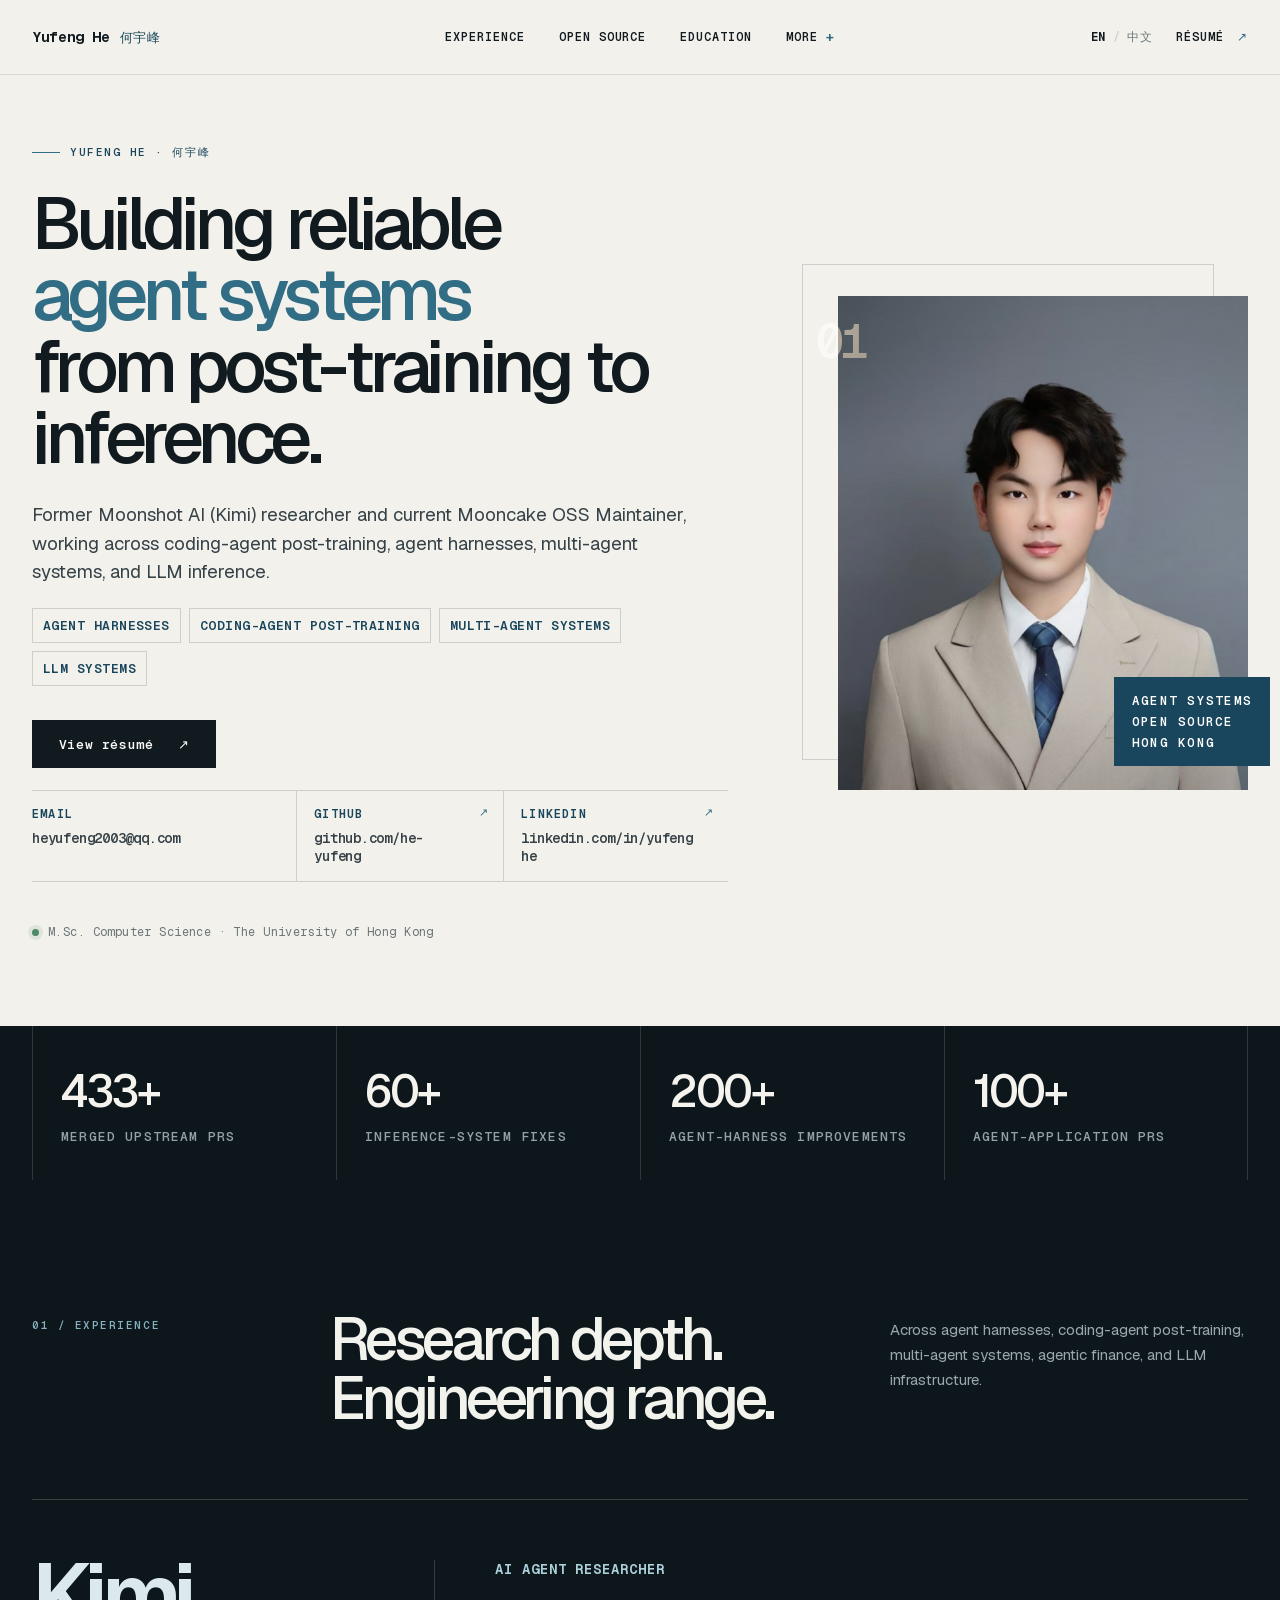
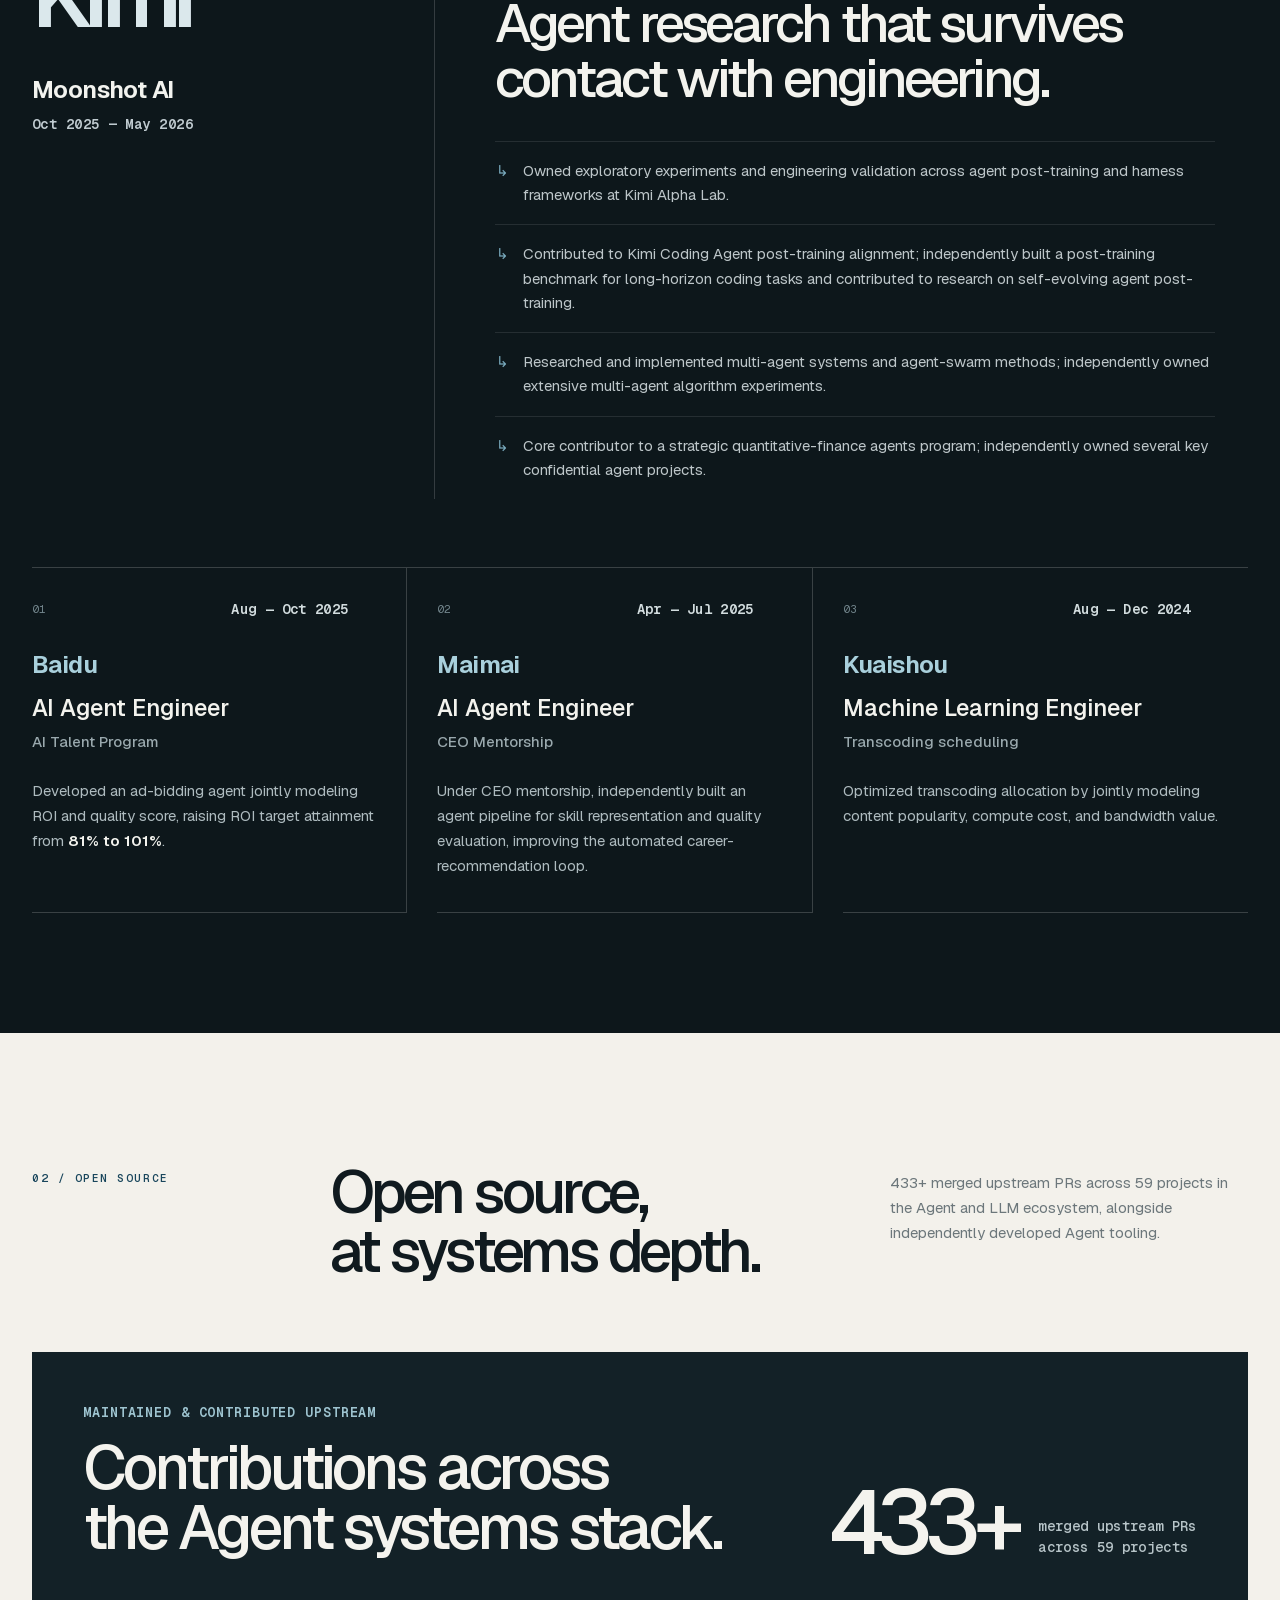
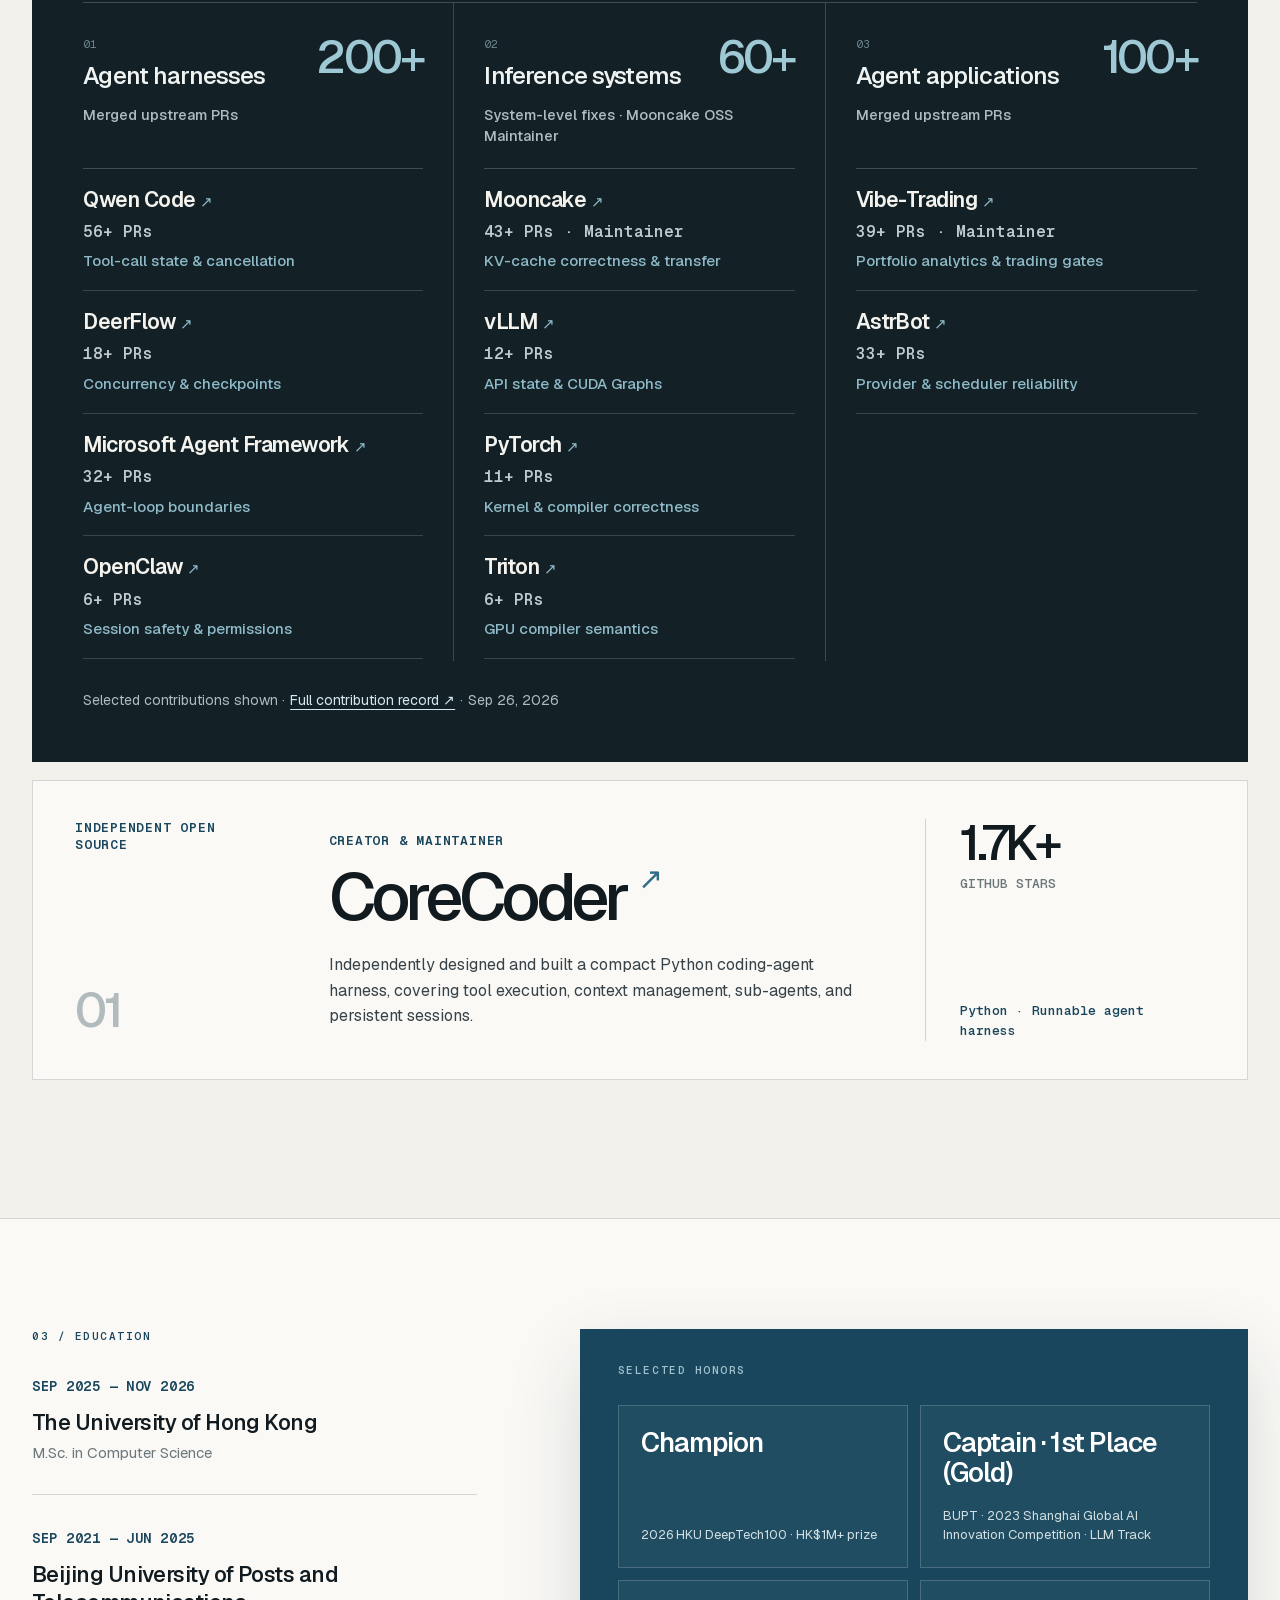
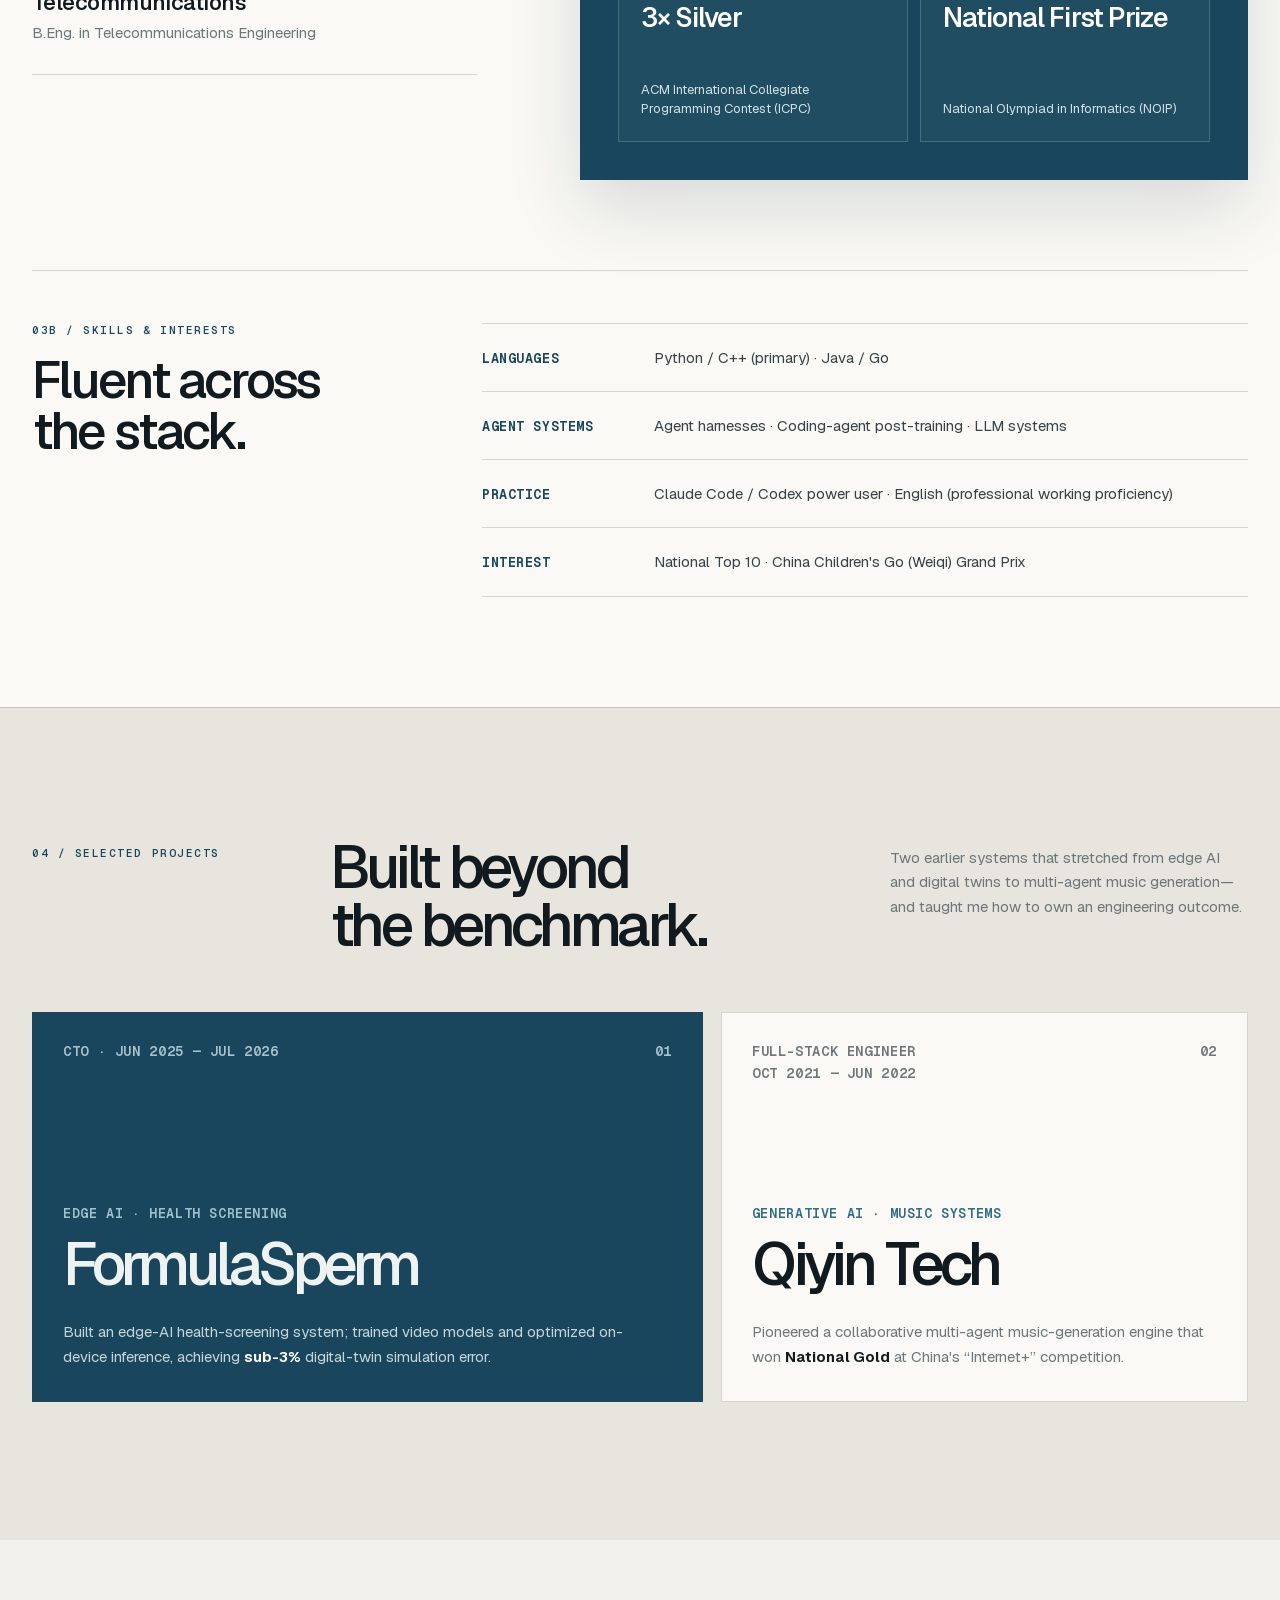
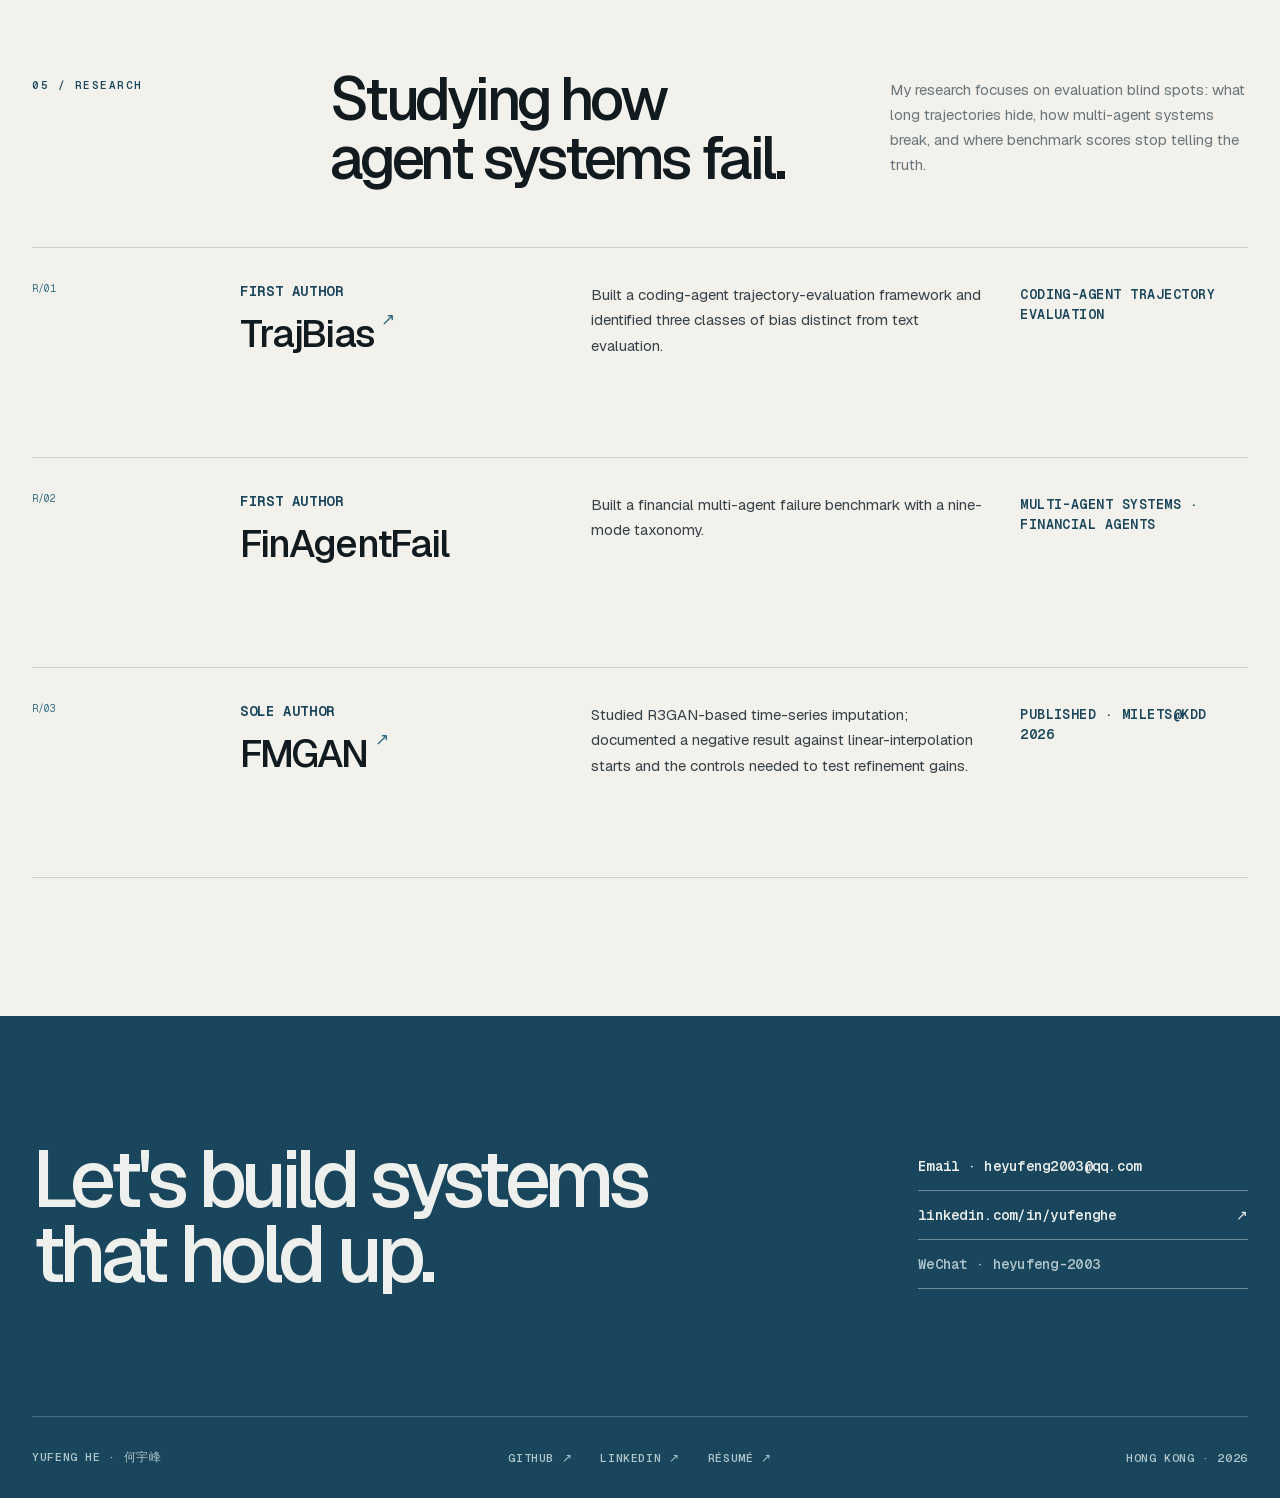
==== index.html @ 755fd77e "Sync GitHub contributions and refresh bilingual resume" ====
<!doctype html>
<html lang="en">
<head>
  <meta charset="utf-8">
  <meta name="viewport" content="width=device-width, initial-scale=1">
  <title>Yufeng He — Agent Systems from Post-Training to Inference</title>
  <meta name="description" content="Former Moonshot AI (Kimi) researcher with 433+ merged upstream PRs across agent harnesses, coding-agent post-training, multi-agent systems, and LLM inference.">
  <meta name="keywords" content="Yufeng He,何宇峰,AI Agent Systems,Coding Agent,LLM Infrastructure,Mooncake,vLLM,CoreCoder">
  <meta name="author" content="Yufeng He">
  <meta name="robots" content="index, follow">
  <link rel="canonical" href="https://heyufeng.me/">
  <link rel="alternate" hreflang="en" href="https://heyufeng.me/">
  <link rel="alternate" hreflang="zh-CN" href="https://heyufeng.me/zh/">
  <link rel="alternate" hreflang="x-default" href="https://heyufeng.me/">
  <meta property="og:type" content="profile">
  <meta property="og:site_name" content="Yufeng He">
  <meta property="og:title" content="Yufeng He — Agent Systems from Post-Training to Inference">
  <meta property="og:description" content="Former Moonshot AI (Kimi) researcher · 433+ merged upstream PRs across agent systems and LLM inference infrastructure.">
  <meta property="og:url" content="https://heyufeng.me/">
  <meta property="og:locale" content="en_US">
  <meta property="og:locale:alternate" content="zh_CN">
  <meta property="og:image" content="https://heyufeng.me/og-agent-systems.png">
  <meta property="og:image:type" content="image/png">
  <meta property="og:image:width" content="1200">
  <meta property="og:image:height" content="630">
  <meta property="og:image:alt" content="Yufeng He — Agent Systems from Post-Training to Inference">
  <meta name="twitter:card" content="summary_large_image">
  <meta name="twitter:title" content="Yufeng He — Agent Systems from Post-Training to Inference">
  <meta name="twitter:description" content="Former Moonshot AI (Kimi) researcher · 433+ merged upstream PRs across agent systems and LLM inference infrastructure.">
  <meta name="twitter:image" content="https://heyufeng.me/og-agent-systems.png">
  <meta name="twitter:image:alt" content="Yufeng He — Agent Systems from Post-Training to Inference">
  <link rel="icon" href="./favicon.jpg">
  <link rel="apple-touch-icon" href="./favicon.jpg">
  <link rel="stylesheet" href="./site.css?v=20260926-profile-v8">
</head>
<body><main><script type="application/ld+json">{"@context":"https://schema.org","@type":"Person","name":"Yufeng He","alternateName":"何宇峰","url":"https://heyufeng.me","email":"heyufeng2003@qq.com","image":"https://heyufeng.me/yufeng-he.jpg","alumniOf":[{"@type":"CollegeOrUniversity","name":"Beijing University of Posts and Telecommunications"},{"@type":"CollegeOrUniversity","name":"The University of Hong Kong"}],"sameAs":["https://github.com/he-yufeng","https://www.linkedin.com/in/yufenghe/"],"knowsAbout":["AI Agent Systems","Coding Agent Post-training","LLM Inference","Multi-Agent Systems","Agent Harnesses","Agentic Finance"]}</script><header class="site-header"><nav class="shell nav" aria-label="Primary navigation"><a class="wordmark" href="#top" aria-label="Yufeng He, home"><span class="wordmark-en">Yufeng He</span><span class="wordmark-zh">何宇峰</span></a><div class="nav-links"><a href="#experience">Experience</a><a href="#open-source">Open source</a><a href="#education">Education</a><details class="nav-profile"><summary>More <span aria-hidden="true">+</span></summary><div class="nav-dropdown"><a href="#experience"><span>01</span>Experience</a><a href="#open-source"><span>02</span>Open source</a><a href="#education"><span>03</span>Education &amp; honors</a><a href="#projects"><span>04</span>Selected projects</a><a href="#research"><span>05</span>Research</a><a href="#skills"><span>03B</span>Skills &amp; interests</a><a href="#contact"><span>—</span>Contact</a></div></details></div><div class="nav-utilities"><div class="language-switcher" aria-label="Language"><a href="#top" aria-current="page">EN</a><span aria-hidden="true">/</span><a href="zh/">中文</a></div><a class="nav-resume" href="./Yufeng-He-Resume.pdf" target="_blank" rel="noreferrer">Résumé <span aria-hidden="true">↗</span></a></div></nav></header><section class="hero shell" id="top"><div class="hero-copy"><p class="eyebrow"><span></span> Yufeng He · 何宇峰</p><h1>Building reliable<span>agent systems</span>from post-training to inference.</h1><p class="hero-lede">Former Moonshot AI (Kimi) researcher and current Mooncake OSS Maintainer, working across coding-agent post-training, agent harnesses, multi-agent systems, and LLM inference.</p><div class="hero-focus" aria-label="Focus areas"><span>Agent harnesses</span><span>Coding-agent post-training</span><span>Multi-agent systems</span><span>LLM systems</span></div><div class="hero-actions"><a class="button button-primary button-resume" href="./Yufeng-He-Resume.pdf" target="_blank" rel="noreferrer">View résumé <span>↗</span></a></div><div class="hero-contacts" aria-label="Contact information"><div class="hero-contact hero-contact-email"><span>Email</span><strong>heyufeng2003@qq.com</strong></div><a class="hero-contact" href="https://github.com/he-yufeng" target="_blank" rel="noreferrer"><span>GitHub</span><strong>github.com/he-yufeng</strong><i aria-hidden="true">↗</i></a><a class="hero-contact" href="https://www.linkedin.com/in/yufenghe/" target="_blank" rel="noreferrer"><span>LinkedIn</span><strong>linkedin.com/in/yufenghe</strong><i aria-hidden="true">↗</i></a></div><div class="hero-note"><span class="status-dot"></span>M.Sc. Computer Science · The University of Hong Kong</div></div><div class="portrait-stage" aria-label="Portrait of Yufeng He"><div class="portrait-frame"><img src="./yufeng-he.jpg" alt="Yufeng He" fetchPriority="high"/></div><div class="portrait-index" aria-hidden="true">01</div><div class="portrait-caption"><span>Agent systems</span><span>Open source</span><span>Hong Kong</span></div></div></section><section class="signal-strip" aria-label="Selected impact metrics"><div class="shell signal-grid"><div class="signal"><strong>433+</strong><span>merged upstream PRs</span></div><div class="signal"><strong>60+</strong><span>inference-system fixes</span></div><div class="signal"><strong>200+</strong><span>agent-harness improvements</span></div><div class="signal"><strong>100+</strong><span>agent-application PRs</span></div></div></section><section class="section shell opensource-section"><div class="section-heading" id="open-source"><p class="section-index">02 / Open source</p><h2>Open source,<br/>at systems depth.</h2><p>433+ merged upstream PRs across 59 projects in the Agent and LLM ecosystem, alongside independently developed Agent tooling.</p></div><div class="opensource-stack"><article class="opensource-record"><header class="opensource-record-head"><div><p class="opensource-kicker">Maintained &amp; contributed upstream</p><h3>Contributions across<br/>the Agent systems stack.</h3></div><div class="opensource-total"><strong>433+</strong><span>merged upstream PRs<br/>across 59 projects</span></div></header><div class="contribution-tracks"><section class="contribution-track" aria-labelledby="agent-infra-title"><div class="track-heading"><div><span>01</span><h4 id="agent-infra-title">Agent harnesses</h4></div><strong>200+</strong></div><p class="track-context">Merged upstream PRs</p><div class="track-list" aria-label="Agent harness contributions"><div class="track-row"><a href="https://github.com/QwenLM/qwen-code/pulls?q=is%3Apr+author%3Ahe-yufeng" target="_blank" rel="noreferrer">Qwen Code<!-- --> <span>↗</span></a><span>56+ PRs</span><strong>Tool-call state &amp; cancellation</strong></div><div class="track-row"><a href="https://github.com/bytedance/deer-flow/pulls?q=is%3Apr+author%3Ahe-yufeng" target="_blank" rel="noreferrer">DeerFlow<!-- --> <span>↗</span></a><span>18+ PRs</span><strong>Concurrency &amp; checkpoints</strong></div><div class="track-row"><a href="https://github.com/microsoft/agent-framework/pulls?q=is%3Apr+author%3Ahe-yufeng" target="_blank" rel="noreferrer">Microsoft Agent Framework<!-- --> <span>↗</span></a><span>32+ PRs</span><strong>Agent-loop boundaries</strong></div><div class="track-row"><a href="https://github.com/openclaw/openclaw/pulls?q=is%3Apr+author%3Ahe-yufeng" target="_blank" rel="noreferrer">OpenClaw<!-- --> <span>↗</span></a><span>6+ PRs</span><strong>Session safety &amp; permissions</strong></div></div></section><section class="contribution-track" aria-labelledby="inference-title"><div class="track-heading"><div><span>02</span><h4 id="inference-title">Inference systems</h4></div><strong>60+</strong></div><p class="track-context">System-level fixes · Mooncake OSS Maintainer</p><div class="track-list" aria-label="Inference system contributions"><div class="track-row"><a href="https://github.com/kvcache-ai/Mooncake/pulls?q=is%3Apr+author%3Ahe-yufeng" target="_blank" rel="noreferrer">Mooncake<!-- --> <span>↗</span></a><span>43+ PRs · Maintainer</span><strong>KV-cache correctness &amp; transfer</strong></div><div class="track-row"><a href="https://github.com/vllm-project/vllm/pulls?q=is%3Apr+author%3Ahe-yufeng" target="_blank" rel="noreferrer">vLLM<!-- --> <span>↗</span></a><span>12+ PRs</span><strong>API state &amp; CUDA Graphs</strong></div><div class="track-row"><a href="https://github.com/pytorch/pytorch/commits/main/?author=he-yufeng" target="_blank" rel="noreferrer">PyTorch<!-- --> <span>↗</span></a><span>11+ PRs</span><strong>Kernel &amp; compiler correctness</strong></div><div class="track-row"><a href="https://github.com/triton-lang/triton/pulls?q=is%3Apr+author%3Ahe-yufeng" target="_blank" rel="noreferrer">Triton<!-- --> <span>↗</span></a><span>6+ PRs</span><strong>GPU compiler semantics</strong></div></div></section><section class="contribution-track" aria-labelledby="agent-apps-title"><div class="track-heading"><div><span>03</span><h4 id="agent-apps-title">Agent applications</h4></div><strong>100+</strong></div><p class="track-context">Merged upstream PRs</p><div class="track-list" aria-label="Agent application contributions"><div class="track-row"><a href="https://github.com/HKUDS/Vibe-Trading" target="_blank" rel="noreferrer">Vibe-Trading<!-- --> <span>↗</span></a><span>39+ PRs · Maintainer</span><strong>Portfolio analytics &amp; trading gates</strong></div><div class="track-row"><a href="https://github.com/AstrBotDevs/AstrBot/pulls?q=is%3Apr+author%3Ahe-yufeng" target="_blank" rel="noreferrer">AstrBot<!-- --> <span>↗</span></a><span>33+ PRs</span><strong>Provider &amp; scheduler reliability</strong></div></div></section></div><p class="opensource-source">Selected contributions shown · <a href="https://github.com/he-yufeng#open-source-contributions" target="_blank" rel="noreferrer">Full contribution record ↗</a> · <time dateTime="2026-09-26">Sep 26, 2026</time></p></article><article class="owned-project"><div class="owned-project-index"><span>Independent open source</span><strong>01</strong></div><div class="owned-project-copy"><p>Creator &amp; Maintainer</p><h3><a href="https://github.com/he-yufeng/CoreCoder" target="_blank" rel="noreferrer">CoreCoder <span>↗</span></a></h3><p>Independently designed and built a compact Python coding-agent harness, covering tool execution, context management, sub-agents, and persistent sessions.</p></div><div class="owned-project-meta"><div><strong>1.7K+</strong><span>GitHub stars</span></div><p>Python · Runnable agent harness</p></div></article></div></section><section class="experience-section"><div class="shell section experience-inner" id="experience"><div class="section-heading section-heading-light"><p class="section-index">01 / Experience</p><h2>Research depth.<br/>Engineering range.</h2><p>Across agent harnesses, coding-agent post-training, multi-agent systems, agentic finance, and LLM infrastructure.</p></div><article class="experience-feature"><div class="experience-identity"><p class="company-mark">Kimi</p><div class="experience-brand"><span>Moonshot AI</span><time>Oct 2025 — May 2026</time></div></div><div class="experience-content"><p class="role-label">AI Agent Researcher</p><h3>Agent research that survives contact with engineering.</h3><ul><li>Owned exploratory experiments and engineering validation across agent post-training and harness frameworks at Kimi Alpha Lab.</li><li>Contributed to Kimi Coding Agent post-training alignment; independently built a post-training benchmark for long-horizon coding tasks and contributed to research on self-evolving agent post-training.</li><li>Researched and implemented multi-agent systems and agent-swarm methods; independently owned extensive multi-agent algorithm experiments.</li><li>Core contributor to a strategic quantitative-finance agents program; independently owned several key confidential agent projects.</li></ul></div></article><div class="experience-list"><article><div class="entry-topline"><span>01</span><time>Aug — Oct 2025</time></div><p class="entry-company">Baidu</p><h3>AI Agent Engineer<br/><span>AI Talent Program</span></h3><p>Developed an ad-bidding agent jointly modeling ROI and quality score, raising ROI target attainment from <strong>81% to 101%</strong>.</p></article><article><div class="entry-topline"><span>02</span><time>Apr — Jul 2025</time></div><p class="entry-company">Maimai</p><h3>AI Agent Engineer<br/><span>CEO Mentorship</span></h3><p>Under CEO mentorship, independently built an agent pipeline for skill representation and quality evaluation, improving the automated career-recommendation loop.</p></article><article><div class="entry-topline"><span>03</span><time>Aug — Dec 2024</time></div><p class="entry-company">Kuaishou</p><h3>Machine Learning Engineer<br/><span>Transcoding scheduling</span></h3><p>Optimized transcoding allocation by jointly modeling content popularity, compute cost, and bandwidth value.</p></article></div></div></section><section class="section shell research-section"><div class="section-heading research-heading" id="research"><p class="section-index">05 / Research</p><h2>Studying how<br/>agent systems fail.</h2><p>My research focuses on evaluation blind spots: what long trajectories hide, how multi-agent systems break, and where benchmark scores stop telling the truth.</p></div><div class="research-list"><article><div class="research-index">R/01</div><div><p class="research-role">First author</p><h3><a href="https://github.com/he-yufeng/TrajBias" target="_blank" rel="noreferrer">TrajBias<!-- --> <span>↗</span></a></h3></div><p class="research-copy">Built a coding-agent trajectory-evaluation framework and identified three classes of bias distinct from text evaluation.</p><p class="research-meta">Coding-agent trajectory evaluation</p></article><article><div class="research-index">R/02</div><div><p class="research-role">First author</p><h3>FinAgentFail</h3></div><p class="research-copy">Built a financial multi-agent failure benchmark with a nine-mode taxonomy.</p><p class="research-meta">Multi-agent systems · Financial agents</p></article><article><div class="research-index">R/03</div><div><p class="research-role">Sole author</p><h3><a href="https://github.com/he-yufeng/adversarial-refinement-imputation" target="_blank" rel="noreferrer">FMGAN<!-- --> <span>↗</span></a></h3></div><p class="research-copy">Studied R3GAN-based time-series imputation; documented a negative result against linear-interpolation starts and the controls needed to test refinement gains.</p><p class="research-meta">Published · MiLeTS@KDD 2026</p></article></div></section><section class="venture-section"><div class="shell section" id="projects"><div class="section-heading venture-heading"><p class="section-index">04 / Selected projects</p><h2>Built beyond<br/>the benchmark.</h2><p>Two earlier systems that stretched from edge AI and digital twins to multi-agent music generation—and taught me how to own an engineering outcome.</p></div><div class="venture-grid"><article class="venture-card venture-card-primary"><div class="venture-topline"><span>CTO · Jun 2025 — Jul 2026</span><span>01</span></div><div><p>Edge AI · Health screening</p><h3>FormulaSperm</h3><p>Built an edge-AI health-screening system; trained video models and optimized on-device inference, achieving <strong>sub-3%</strong> digital-twin simulation error.</p></div></article><article class="venture-card"><div class="venture-topline"><span>Full-Stack Engineer<br/>Oct 2021 — Jun 2022</span><span>02</span></div><div><p>Generative AI · Music systems</p><h3>Qiyin Tech</h3><p>Pioneered a collaborative multi-agent music-generation engine that won <strong>National Gold</strong> at China&#x27;s “Internet+” competition.</p></div></article></div></div></section><section class="credentials-section"><div class="shell credentials-grid" id="education"><div><p class="section-index">03 / Education</p><div class="education-entry"><span>Sep 2025 — Nov 2026</span><h3>The University of Hong Kong</h3><p>M.Sc. in Computer Science</p></div><div class="education-entry"><span>Sep 2021 — Jun 2025</span><h3>Beijing University of Posts and Telecommunications</h3><p>B.Eng. in Telecommunications Engineering</p></div></div><div class="honors-column"><p class="section-index">Selected honors</p><ul><li><strong>Champion</strong><span>2026 HKU DeepTech100 · HK$1M+ prize</span></li><li><strong>Captain · 1st Place (Gold)</strong><span>BUPT · 2023 Shanghai Global AI Innovation Competition · LLM Track</span></li><li><strong>3× Silver</strong><span>ACM International Collegiate Programming Contest (ICPC)</span></li><li><strong>National First Prize</strong><span>National Olympiad in Informatics (NOIP)</span></li></ul></div></div><div class="shell skills-panel" id="skills"><div class="skills-intro"><p class="section-index">03B / Skills &amp; interests</p><h3>Fluent across the stack.</h3></div><div class="skills-groups"><div><span>Languages</span><p>Python / C++ (primary) · Java / Go</p></div><div><span>Agent systems</span><p>Agent harnesses · Coding-agent post-training · LLM systems</p></div><div><span>Practice</span><p>Claude Code / Codex power user · English (professional working proficiency)</p></div><div><span>Interest</span><p>National Top 10 · China Children&#x27;s Go (Weiqi) Grand Prix</p></div></div></div></section><footer class="footer"><div class="shell footer-top" id="contact"><p>Let&#x27;s build systems<br/>that hold up.</p><div class="footer-contact"><span class="footer-email">Email · heyufeng2003@qq.com</span><a href="https://www.linkedin.com/in/yufenghe/" target="_blank" rel="noreferrer">linkedin.com/in/yufenghe <span>↗</span></a><span>WeChat · heyufeng-2003</span></div></div><div class="shell footer-bottom"><span>Yufeng He · 何宇峰</span><div><a href="https://github.com/he-yufeng" target="_blank" rel="noreferrer">GitHub ↗</a><a href="https://www.linkedin.com/in/yufenghe/" target="_blank" rel="noreferrer">LinkedIn ↗</a><a href="./Yufeng-He-Resume.pdf" target="_blank" rel="noreferrer">Résumé ↗</a></div><span>Hong Kong · 2026</span></div></footer></main></body>
</html>
---- site.css ----
@font-face { font-family: "Geist"; src: url("./fonts/geist.woff2") format("woff2"); font-style: normal; font-weight: 100 900; font-display: swap; }
@font-face { font-family: "Geist Mono"; src: url("./fonts/geist-mono.woff2") format("woff2"); font-style: normal; font-weight: 100 900; font-display: swap; }
:root { --font-geist-sans: "Geist"; --font-geist-mono: "Geist Mono"; }
:root {
  --paper: #f3f1eb;
  --paper-bright: #faf9f6;
  --ink: #101a1f;
  --ink-soft: #364248;
  --muted: #6c777b;
  --line: rgba(16, 26, 31, 0.16);
  --blue: #326d86;
  --blue-deep: #19465c;
  --night: #0d171b;
  --night-soft: #132127;
}

* { box-sizing: border-box; }
html { scroll-behavior: smooth; scroll-padding-top: 84px; background: var(--paper); }
body {
  margin: 0;
  background: var(--paper);
  color: var(--ink);
  font-family: var(--font-geist-sans), "Avenir Next", "Helvetica Neue", "PingFang SC", "Microsoft YaHei", Arial, sans-serif;
  font-synthesis: none;
  text-rendering: optimizeLegibility;
}
::selection { color: #fff; background: var(--blue); }
a { color: inherit; text-decoration: none; }
main { display: flex; flex-direction: column; }
main > .site-header { order: 0; }
main > .hero { order: 1; }
main > .signal-strip { order: 2; }
main > .experience-section { order: 3; }
main > .opensource-section { order: 4; }
main > .credentials-section { order: 5; }
main > .venture-section { order: 6; }
main > .research-section { order: 7; }
main > .footer { order: 8; }
main[lang="zh-CN"] h1,
main[lang="zh-CN"] h2,
main[lang="zh-CN"] h3 { letter-spacing: -0.035em; }
main[lang="zh-CN"] .hero h1 { line-height: 1.04; }
.shell { width: min(1240px, calc(100% - 64px)); margin-inline: auto; }

.site-header {
  position: sticky;
  top: 0;
  z-index: 100;
  border-bottom: 1px solid rgba(16, 26, 31, 0.1);
  background: rgba(243, 241, 235, 0.88);
  backdrop-filter: blur(18px);
}
.nav { height: 74px; display: grid; grid-template-columns: 1fr auto 1fr; align-items: center; }
.wordmark {
  width: fit-content;
  display: flex;
  align-items: baseline;
  gap: 10px;
  white-space: nowrap;
  font-family: var(--font-geist-mono), monospace;
  font-size: 15px;
  font-weight: 650;
  letter-spacing: -0.025em;
}
.wordmark-zh { color: var(--blue-deep); font-size: 0.88em; letter-spacing: 0.04em; }
.nav-links { display: flex; gap: 34px; }
.nav-links > a, .nav-profile summary, .nav-resume {
  position: relative;
  font-family: var(--font-geist-mono), monospace;
  font-size: 12px;
  font-weight: 560;
  letter-spacing: 0.08em;
  text-transform: uppercase;
}
.nav-links > a::after, .nav-profile summary::after, .nav-resume::after {
  position: absolute;
  right: 0;
  bottom: -7px;
  left: 0;
  height: 1px;
  content: "";
  background: var(--ink);
  transform: scaleX(0);
  transform-origin: right;
  transition: transform 220ms ease;
}
.nav-links > a:hover::after, .nav-profile summary:hover::after, .nav-resume:hover::after { transform: scaleX(1); transform-origin: left; }
.nav-profile { position: relative; }
.nav-profile summary { display: flex; align-items: center; gap: 8px; cursor: pointer; list-style: none; }
.nav-profile summary::-webkit-details-marker { display: none; }
.nav-profile summary span { color: var(--blue); font-size: 14px; line-height: 1; transition: transform 180ms ease; }
.nav-profile[open] summary span { transform: rotate(45deg); }
.nav-dropdown {
  position: absolute;
  top: 34px;
  right: -20px;
  width: 252px;
  padding: 8px;
  border: 1px solid var(--line);
  background: rgba(250, 249, 246, 0.98);
  box-shadow: 0 24px 60px rgba(13, 23, 27, 0.14);
}
.nav-dropdown a {
  display: grid;
  grid-template-columns: 28px 1fr;
  gap: 10px;
  padding: 13px 12px;
  color: var(--ink-soft);
  border-bottom: 1px solid var(--line);
  font-family: var(--font-geist-mono), monospace;
  font-size: 12px;
  letter-spacing: 0.04em;
  text-transform: none;
  transition: color 160ms ease, background 160ms ease, padding 160ms ease;
}
.nav-dropdown a:last-child { border-bottom: 0; }
.nav-dropdown a:hover { padding-left: 16px; color: var(--ink); background: rgba(50, 109, 134, 0.07); }
.nav-dropdown a span { color: var(--blue); font-size: 8px; }
.nav-utilities { justify-self: end; display: flex; align-items: center; gap: 24px; }
.language-switcher { display: flex; align-items: center; gap: 7px; font-family: var(--font-geist-mono), monospace; font-size: 12px; font-weight: 560; letter-spacing: 0.045em; }
.language-switcher a { color: var(--muted); transition: color 160ms ease; }
.language-switcher a:hover, .language-switcher a[aria-current="page"] { color: var(--ink); }
.language-switcher a[aria-current="page"] { font-weight: 650; }
.language-switcher > span { color: var(--line); }
.nav-resume { justify-self: end; }
.nav-resume span { margin-left: 5px; color: var(--blue); }

.hero {
  min-height: min(780px, calc(100vh - 74px));
  display: grid;
  grid-template-columns: minmax(0, 1.25fr) minmax(340px, 0.75fr);
  align-items: center;
  gap: clamp(50px, 8vw, 128px);
  padding-block: 70px 86px;
}
.hero-copy { max-width: 790px; }
.eyebrow, .section-index {
  margin: 0;
  color: var(--blue-deep);
  font-family: var(--font-geist-mono), monospace;
  font-size: 11px;
  font-weight: 550;
  letter-spacing: 0.14em;
  text-transform: uppercase;
}
.eyebrow { display: flex; align-items: center; gap: 10px; }
.eyebrow > span { width: 28px; height: 1px; background: var(--blue); }
.hero h1 {
  max-width: 800px;
  margin: 28px 0 26px;
  font-size: clamp(48px, 5.7vw, 80px);
  font-weight: 520;
  letter-spacing: -0.066em;
  line-height: 0.98;
}
.hero h1 span { display: block; color: var(--blue); }
.hero-lede {
  max-width: 680px;
  margin: 0;
  color: var(--ink-soft);
  font-size: clamp(17px, 1.45vw, 20px);
  line-height: 1.55;
}
.hero-focus { display: flex; flex-wrap: wrap; gap: 8px; margin-top: 22px; }
.hero-focus span { padding: 8px 10px; border: 1px solid var(--line); color: var(--blue-deep); font-family: var(--font-geist-mono), monospace; font-size: 13px; font-weight: 590; letter-spacing: 0.035em; text-transform: uppercase; }
.hero-actions { display: flex; flex-wrap: wrap; gap: 12px; margin-top: 34px; }
.button {
  min-height: 48px;
  display: inline-flex;
  align-items: center;
  justify-content: center;
  gap: 24px;
  padding: 0 19px;
  border: 1px solid var(--ink);
  font-family: var(--font-geist-mono), monospace;
  font-size: 13px;
  font-weight: 550;
  letter-spacing: 0.05em;
  transition: background 180ms ease, color 180ms ease, transform 180ms ease;
}
.button:hover { transform: translateY(-2px); }
.button-primary { color: var(--paper-bright); background: var(--ink); }
.button-primary:hover { background: var(--blue-deep); }
.button-secondary:hover { color: var(--paper-bright); background: var(--ink); }
.button-resume { min-width: 184px; padding-inline: 23px; }
.hero-contacts {
  max-width: 760px;
  display: grid;
  grid-template-columns: minmax(0, 1.28fr) minmax(0, 1fr) minmax(0, 1.08fr);
  margin-top: 22px;
  border-top: 1px solid var(--line);
  border-bottom: 1px solid var(--line);
}
.hero-contact {
  position: relative;
  min-width: 0;
  display: flex;
  flex-direction: column;
  gap: 7px;
  padding: 15px 34px 16px 17px;
  border-right: 1px solid var(--line);
  transition: color 160ms ease, background 160ms ease;
}
.hero-contact:first-child { padding-left: 0; }
.hero-contact:last-child { border-right: 0; }
.hero-contact > span {
  color: var(--blue-deep);
  font-family: var(--font-geist-mono), monospace;
  font-size: 12px;
  font-weight: 600;
  letter-spacing: 0.1em;
  text-transform: uppercase;
}
.hero-contact strong {
  min-width: 0;
  color: var(--ink-soft);
  font-family: var(--font-geist-mono), monospace;
  font-size: 14px;
  font-weight: 560;
  letter-spacing: -0.015em;
  overflow-wrap: anywhere;
}
.hero-contact i {
  position: absolute;
  top: 14px;
  right: 15px;
  color: var(--blue);
  font-size: 11px;
  font-style: normal;
}
a.hero-contact:hover { color: var(--ink); background: rgba(50, 109, 134, 0.065); }
a.hero-contact:hover strong { color: var(--ink); }
.hero-contact-email strong { user-select: all; }
.hero-note {
  display: flex;
  align-items: center;
  gap: 9px;
  margin-top: 42px;
  color: var(--muted);
  font-family: var(--font-geist-mono), monospace;
  font-size: 12px;
  letter-spacing: 0.035em;
}
.status-dot {
  width: 7px;
  height: 7px;
  flex-shrink: 0;
  border-radius: 50%;
  background: #4c8a68;
  box-shadow: 0 0 0 4px rgba(76, 138, 104, 0.12);
}
.portrait-stage { position: relative; justify-self: end; width: min(100%, 410px); }
.portrait-stage::before {
  position: absolute;
  z-index: -1;
  top: -32px;
  right: 34px;
  width: 100%;
  height: 100%;
  border: 1px solid var(--line);
  content: "";
}
.portrait-frame { position: relative; aspect-ratio: 0.83; overflow: hidden; background: #c5c9c8; }
.portrait-frame::after {
  position: absolute;
  inset: 0;
  content: "";
  background: linear-gradient(180deg, transparent 55%, rgba(10, 20, 24, 0.18));
}
.portrait-frame img {
  width: 100%;
  height: 100%;
  display: block;
  object-fit: cover;
  object-position: center top;
}
.portrait-index {
  position: absolute;
  top: 14px;
  left: -22px;
  color: var(--paper-bright);
  font-family: var(--font-geist-mono), monospace;
  font-size: 48px;
  font-weight: 600;
  letter-spacing: -0.08em;
  mix-blend-mode: difference;
}
.portrait-caption {
  position: absolute;
  right: -22px;
  bottom: 24px;
  display: flex;
  flex-direction: column;
  gap: 4px;
  padding: 15px 18px;
  color: white;
  background: var(--blue-deep);
  font-family: var(--font-geist-mono), monospace;
  font-size: 12.5px;
  font-weight: 560;
  letter-spacing: 0.1em;
  text-transform: uppercase;
}

.signal-strip { color: #f5f3ed; background: var(--night); }
.signal-grid { display: grid; grid-template-columns: repeat(4, 1fr); }
.signal {
  min-height: 154px;
  display: flex;
  flex-direction: column;
  justify-content: center;
  gap: 8px;
  padding-inline: 28px;
  border-left: 1px solid rgba(255, 255, 255, 0.14);
}
.signal:last-child { border-right: 1px solid rgba(255, 255, 255, 0.14); }
.signal strong { font-size: clamp(32px, 3.5vw, 50px); font-weight: 530; letter-spacing: -0.055em; }
.signal span {
  color: #93a0a4;
  font-family: var(--font-geist-mono), monospace;
  font-size: 13px;
  font-weight: 540;
  letter-spacing: 0.09em;
  text-transform: uppercase;
}

.section { padding-block: 138px; }
.section-heading {
  display: grid;
  grid-template-columns: 0.72fr 1.45fr 1fr;
  gap: 40px;
  align-items: start;
  margin-bottom: 72px;
}
.section-heading h2 {
  margin: -8px 0 0;
  font-size: clamp(43px, 4.65vw, 64px);
  font-weight: 510;
  letter-spacing: -0.06em;
  line-height: 0.98;
}
.section-heading > p:last-child {
  max-width: 400px;
  margin: 0;
  color: var(--muted);
  font-size: 15px;
  line-height: 1.65;
}

.opensource-stack { display: grid; gap: 18px; }
.opensource-record {
  overflow: hidden;
  padding: clamp(32px, 4vw, 52px);
  color: #f4f3ee;
  background: var(--night-soft);
}
.opensource-record-head {
  display: grid;
  grid-template-columns: 1.25fr 0.75fr;
  gap: 64px;
  align-items: end;
  padding-bottom: 44px;
  border-bottom: 1px solid rgba(255, 255, 255, 0.2);
}
.opensource-kicker {
  margin: 0 0 16px;
  color: #9ec4d0;
  font-family: var(--font-geist-mono), monospace;
  font-size: 13.5px;
  font-weight: 600;
  letter-spacing: 0.065em;
  text-transform: uppercase;
}
.opensource-record h3 {
  max-width: 700px;
  margin: 0;
  font-size: clamp(43px, 4.8vw, 66px);
  font-weight: 510;
  letter-spacing: -0.065em;
  line-height: 0.98;
}
.opensource-total { display: flex; align-items: flex-end; justify-content: flex-end; gap: 20px; }
.opensource-total strong { font-size: clamp(66px, 7vw, 94px); font-weight: 520; letter-spacing: -0.08em; line-height: 0.78; }
.opensource-total span {
  max-width: 190px;
  color: #b7c4c8;
  font-family: var(--font-geist-mono), monospace;
  font-size: 14px;
  font-weight: 520;
  letter-spacing: 0.025em;
  line-height: 1.5;
}
.contribution-tracks { display: grid; grid-template-columns: repeat(3, minmax(0, 1fr)); }
.contribution-track { min-width: 0; padding: 34px 30px 2px; border-right: 1px solid rgba(255, 255, 255, 0.18); }
.contribution-track:first-child { padding-left: 0; }
.contribution-track:last-child { padding-right: 0; border-right: 0; }
.track-heading { display: flex; align-items: flex-start; justify-content: space-between; gap: 20px; }
.track-heading > div > span {
  display: block;
  margin-bottom: 12px;
  color: #6f858d;
  font-family: var(--font-geist-mono), monospace;
  font-size: 11px;
}
.track-heading h4 { margin: 0; color: #eff3f1; font-size: 24px; font-weight: 540; letter-spacing: -0.035em; line-height: 1.08; }
.track-heading > strong { color: #9fc8d5; font-size: 46px; font-weight: 530; letter-spacing: -0.06em; line-height: 0.9; }
.track-context {
  min-height: 42px;
  margin: 15px 0 22px;
  color: #aebcc0;
  font-size: 14.5px;
  font-weight: 520;
  line-height: 1.45;
}
.track-list { border-top: 1px solid rgba(255, 255, 255, 0.2); }
.track-row {
  min-height: 122px;
  display: grid;
  grid-template-columns: minmax(0, 1fr);
  grid-template-areas: "project" "role" "focus";
  gap: 8px;
  padding-block: 18px;
  align-content: center;
  border-bottom: 1px solid rgba(255, 255, 255, 0.16);
}
.track-row > a { grid-area: project; min-width: 0; overflow-wrap: anywhere; font-size: 21px; font-weight: 600; letter-spacing: -0.025em; line-height: 1.25; }
.track-row > a span { color: #8fbac8; font-size: 0.72em; }
.track-row > span {
  grid-area: role;
  min-width: 0;
  color: #c0c9cc;
  font-family: var(--font-geist-mono), monospace;
  font-size: 16px;
  font-weight: 570;
  line-height: 1.35;
  overflow-wrap: anywhere;
  text-align: left;
}
.track-row > strong {
  grid-area: focus;
  color: #8fbac8;
  font-size: 15px;
  font-weight: 500;
  line-height: 1.45;
}
.opensource-source { display: flex; flex-wrap: wrap; gap: 5px; margin: 28px 0 0; color: #aebcc0; font-size: 14px; line-height: 1.6; }
.opensource-source a { color: #d5e8ee; text-decoration: underline; text-underline-offset: 4px; }
.owned-project {
  min-height: 300px;
  display: grid;
  grid-template-columns: 0.42fr 1.18fr 0.62fr;
  gap: clamp(34px, 5vw, 76px);
  align-items: center;
  padding: 38px 42px;
  border: 1px solid var(--line);
  background: var(--paper-bright);
}
.owned-project-index { align-self: stretch; display: flex; flex-direction: column; justify-content: space-between; }
.owned-project-index span, .owned-project-copy > p:first-child {
  color: var(--blue-deep);
  font-family: var(--font-geist-mono), monospace;
  font-size: 13px;
  font-weight: 600;
  letter-spacing: 0.06em;
  text-transform: uppercase;
}
.owned-project-index strong { color: #b1babd; font-size: 48px; font-weight: 520; letter-spacing: -0.06em; }
.owned-project-copy > p:first-child { margin: 0 0 16px; }
.owned-project-copy h3 { margin: 0; font-size: clamp(48px, 5.2vw, 70px); font-weight: 520; letter-spacing: -0.07em; line-height: 0.95; }
.owned-project-copy h3 span { color: var(--blue); font-size: 0.45em; vertical-align: top; }
.owned-project-copy > p:last-child { max-width: 590px; margin: 24px 0 0; color: var(--ink-soft); font-size: 16px; line-height: 1.6; }
.owned-project-meta { align-self: stretch; display: flex; flex-direction: column; justify-content: space-between; padding-left: 34px; border-left: 1px solid var(--line); }
.owned-project-meta > div { display: flex; flex-direction: column; }
.owned-project-meta strong { font-size: 50px; font-weight: 530; letter-spacing: -0.065em; line-height: 0.95; }
.owned-project-meta span, .owned-project-meta p {
  color: var(--muted);
  font-family: var(--font-geist-mono), monospace;
  font-size: 13px;
  font-weight: 540;
  line-height: 1.55;
}
.owned-project-meta span { margin-top: 7px; text-transform: uppercase; }
.owned-project-meta p { margin: 0; color: var(--blue-deep); }

.experience-section { color: #f3f3ee; background: var(--night); }
.experience-inner { padding-bottom: 120px; }
.section-heading-light .section-index { color: #86b1c1; }
.section-heading-light > p:last-child { color: #9aa8ad; }
.experience-feature { display: grid; grid-template-columns: 0.75fr 1.4fr; gap: 60px; padding: 60px 0 68px; border-top: 1px solid rgba(255, 255, 255, 0.18); border-bottom: 1px solid rgba(255, 255, 255, 0.18); }
.experience-identity { min-height: 330px; display: flex; flex-direction: column; justify-content: flex-start; padding-right: 54px; border-right: 1px solid rgba(255, 255, 255, 0.16); }
.company-mark { margin: 0; color: #dbe8ec; font-size: clamp(64px, 7vw, 96px); font-weight: 600; letter-spacing: -0.08em; line-height: 0.8; }
.experience-brand { display: flex; flex-direction: column; gap: 10px; margin-top: 42px; }
.experience-brand span { color: #f2f3ef; font-size: 24px; font-weight: 650; letter-spacing: -0.025em; }
.experience-brand time { color: #c0cbd0; font-family: var(--font-geist-mono), monospace; font-size: 14px; font-weight: 590; letter-spacing: 0.035em; }
.role-label { margin: 0; color: #abd0db; font-family: var(--font-geist-mono), monospace; font-size: 14px; font-weight: 620; letter-spacing: 0.065em; text-transform: uppercase; }
.experience-content h3 { max-width: 660px; margin: 18px 0 34px; font-size: clamp(34px, 4.2vw, 58px); font-weight: 500; letter-spacing: -0.055em; line-height: 1.03; }
.experience-content ul { max-width: 720px; margin: 0; padding: 0; list-style: none; }
.experience-content li { position: relative; padding: 17px 0 17px 28px; color: #bdc6c9; border-top: 1px solid rgba(255, 255, 255, 0.1); font-size: 15px; line-height: 1.62; }
.experience-content li::before { position: absolute; left: 1px; content: "↳"; color: #79aabd; }
.experience-list { display: grid; grid-template-columns: repeat(3, 1fr); }
.experience-list article { min-height: 330px; padding: 32px 30px 34px 0; border-bottom: 1px solid rgba(255, 255, 255, 0.18); }
.experience-list article:not(:last-child) { margin-right: 30px; border-right: 1px solid rgba(255, 255, 255, 0.18); }
.entry-topline { display: flex; align-items: center; justify-content: space-between; gap: 16px; padding-right: 28px; }
.entry-topline > span { color: #72858c; font-family: var(--font-geist-mono), monospace; font-size: 11px; }
.entry-topline time { color: #d2dcde; font-family: var(--font-geist-mono), monospace; font-size: 14px; font-weight: 600; letter-spacing: 0.025em; }
.entry-company { margin: 31px 0 13px; color: #a9d0dc; font-size: 24px; font-weight: 650; letter-spacing: -0.025em; }
.experience-list h3 { margin: 0; font-size: 23px; font-weight: 540; line-height: 1.35; }
.experience-list h3 span { color: #9aa9ae; font-size: 15px; font-weight: 480; }
.experience-list article > p:last-of-type { margin: 24px 0 0; color: #aebbbf; font-size: 15px; line-height: 1.65; }
.experience-list strong { color: #f3f3ee; font-weight: 600; }

.research-heading { margin-bottom: 60px; }
.research-list { border-top: 1px solid var(--line); }
.research-list article { min-height: 210px; display: grid; grid-template-columns: 0.55fr 1fr 1.25fr 0.72fr; gap: 34px; align-items: start; padding: 34px 0; border-bottom: 1px solid var(--line); transition: padding 200ms ease, background 200ms ease; }
.research-list article:hover { padding-inline: 16px; background: rgba(255, 255, 255, 0.38); }
.research-index { color: var(--blue); font-family: var(--font-geist-mono), monospace; font-size: 10px; }
.research-role { margin: 0 0 8px; color: var(--blue-deep); font-family: var(--font-geist-mono), monospace; font-size: 14px; font-weight: 620; letter-spacing: 0.045em; text-transform: uppercase; }
.research-list h3 { margin: 0; font-size: clamp(30px, 3vw, 46px); font-weight: 520; letter-spacing: -0.05em; }
.research-list h3 span { color: var(--blue); font-size: 0.45em; vertical-align: top; }
.research-copy { margin: 0; color: var(--ink-soft); font-size: 15px; line-height: 1.7; }
.research-meta { margin: 2px 0 0; color: var(--blue-deep); font-family: var(--font-geist-mono), monospace; font-size: 13.5px; font-weight: 580; letter-spacing: 0.035em; line-height: 1.5; text-transform: uppercase; }

.venture-section { border-top: 1px solid var(--line); background: #e8e5de; }
.venture-heading { margin-bottom: 58px; }
.venture-grid { display: grid; grid-template-columns: 1.12fr 0.88fr; gap: 18px; }
.venture-card {
  min-width: 0;
  min-height: 390px;
  display: flex;
  flex-direction: column;
  justify-content: space-between;
  padding: 28px 30px 32px;
  border: 1px solid var(--line);
  background: var(--paper-bright);
}
.venture-card-primary { color: #eef3f1; border-color: transparent; background: var(--blue-deep); }
.venture-topline { display: flex; justify-content: space-between; align-items: flex-start; gap: 18px; color: var(--muted); font-family: var(--font-geist-mono), monospace; font-size: 14px; font-weight: 590; letter-spacing: 0.045em; line-height: 1.55; text-transform: uppercase; }
.venture-card-primary .venture-topline { color: #a9c3cc; }
.venture-card > div:last-child > p:first-child { margin: 0 0 14px; color: var(--blue); font-family: var(--font-geist-mono), monospace; font-size: 13.5px; font-weight: 590; letter-spacing: 0.045em; text-transform: uppercase; }
.venture-card-primary > div:last-child > p:first-child { color: #9ec1ce; }
.venture-card h3 { margin: 0; font-size: clamp(44px, 4.65vw, 64px); font-weight: 520; letter-spacing: -0.065em; line-height: 0.95; }
.venture-card > div:last-child > p:last-child { max-width: 570px; margin: 27px 0 0; color: var(--muted); font-size: 15px; line-height: 1.65; }
.venture-card-primary > div:last-child > p:last-child { color: #c6d5d9; }
.venture-card strong { color: var(--ink); font-weight: 650; }
.venture-card-primary strong { color: #fff; }

.credentials-section { padding-block: 110px; border-top: 1px solid var(--line); background: var(--paper-bright); }
.credentials-grid { display: grid; grid-template-columns: minmax(0, 0.8fr) minmax(0, 1.2fr); gap: clamp(64px, 8vw, 120px); }
.education-entry { padding: 32px 0; border-bottom: 1px solid var(--line); }
.education-entry span { color: var(--blue-deep); font-family: var(--font-geist-mono), monospace; font-size: 14px; font-weight: 600; letter-spacing: 0.04em; text-transform: uppercase; }
.education-entry h3 { margin: 12px 0 7px; font-size: 22px; font-weight: 540; letter-spacing: -0.025em; }
.education-entry p { margin: 0; color: var(--muted); font-size: 15px; }
.honors-column {
  align-self: start;
  padding: 34px 38px 38px;
  color: #edf3f1;
  background: var(--blue-deep);
  box-shadow: 0 28px 70px rgba(13, 36, 46, 0.14);
}
.honors-column > .section-index { color: #9fc0cc; font-size: 11px; }
.honors-column ul {
  display: grid;
  grid-template-columns: repeat(2, minmax(0, 1fr));
  grid-auto-rows: 1fr;
  gap: 12px;
  margin: 28px 0 0;
  padding: 0;
  list-style: none;
}
.honors-column li {
  min-height: 160px;
  display: flex;
  flex-direction: column;
  padding: 22px;
  border: 1px solid rgba(255, 255, 255, 0.18);
  background: rgba(255, 255, 255, 0.035);
}
.honors-column strong {
  display: block;
  color: #fff;
  font-size: clamp(22px, 2.1vw, 27px);
  font-weight: 560;
  letter-spacing: -0.035em;
  line-height: 1.1;
}
.honors-column span {
  display: block;
  margin-top: auto;
  padding-top: 18px;
  color: #d2e0e3;
  font-size: 13px;
  line-height: 1.5;
}
.skills-panel { display: grid; grid-template-columns: 0.72fr 1.45fr; gap: 70px; margin-top: 90px; padding-top: 52px; border-top: 1px solid var(--line); }
.skills-intro h3 { max-width: 320px; margin: 18px 0 0; font-size: clamp(35px, 4vw, 54px); font-weight: 520; letter-spacing: -0.055em; line-height: 1; }
.skills-groups { border-top: 1px solid var(--line); }
.skills-groups > div { display: grid; grid-template-columns: 150px 1fr; gap: 22px; align-items: baseline; padding: 22px 0; border-bottom: 1px solid var(--line); }
.skills-groups span { color: var(--blue-deep); font-family: var(--font-geist-mono), monospace; font-size: 13.5px; font-weight: 620; letter-spacing: 0.04em; text-transform: uppercase; }
.skills-groups p { margin: 0; color: var(--ink-soft); font-size: 15px; line-height: 1.55; }

.footer { color: #edf0ed; background: var(--blue-deep); }
.footer-top { min-height: 400px; display: flex; align-items: center; justify-content: space-between; gap: 40px; }
.footer-top p { margin: 0; font-size: clamp(50px, 6.3vw, 84px); font-weight: 510; letter-spacing: -0.07em; line-height: 0.93; }
.footer-contact { min-width: min(100%, 330px); display: flex; flex-direction: column; }
.footer-contact a, .footer-contact > span { padding: 15px 0; border-bottom: 1px solid rgba(255, 255, 255, 0.38); font-family: var(--font-geist-mono), monospace; font-size: 14px; font-weight: 550; letter-spacing: 0.02em; }
.footer-contact a { display: flex; justify-content: space-between; gap: 24px; }
.footer-contact > span { color: #aec4cc; }
.footer-contact .footer-email { color: #edf0ed; user-select: all; }
.footer-bottom { min-height: 82px; display: grid; grid-template-columns: 1fr auto 1fr; align-items: center; border-top: 1px solid rgba(255, 255, 255, 0.2); color: #aec4cc; font-family: var(--font-geist-mono), monospace; font-size: 11.5px; font-weight: 540; letter-spacing: 0.055em; text-transform: uppercase; }
.footer-bottom div { display: flex; gap: 28px; }
.footer-bottom > span:last-child { justify-self: end; }
.footer a:hover { color: white; }

@media (prefers-reduced-motion: no-preference) {
  .hero-copy > *, .portrait-stage { animation: rise 700ms both; }
  .hero-copy > *:nth-child(2) { animation-delay: 70ms; }
  .hero-copy > *:nth-child(3) { animation-delay: 130ms; }
  .hero-copy > *:nth-child(4) { animation-delay: 190ms; }
  .hero-copy > *:nth-child(5) { animation-delay: 250ms; }
  .hero-copy > *:nth-child(6) { animation-delay: 310ms; }
  .hero-copy > *:nth-child(7) { animation-delay: 370ms; }
  .portrait-stage { animation-delay: 160ms; }
  @keyframes rise { from { opacity: 0; transform: translateY(16px); } to { opacity: 1; transform: translateY(0); } }
}

@media (min-width: 981px) and (max-width: 1160px) {
  .hero-contacts { grid-template-columns: repeat(2, minmax(0, 1fr)); }
  .hero-contact-email { grid-column: 1 / -1; border-right: 0; border-bottom: 1px solid var(--line); }
  .hero-contact:nth-child(2) { padding-left: 0; }
}

@media (max-width: 980px) {
  .shell { width: min(100% - 40px, 760px); }
  .nav { grid-template-columns: 1fr auto auto; gap: 24px; }
  .nav-links { display: flex; }
  .nav-links > a { display: none; }
  .nav-dropdown { right: -12px; }
  .hero { grid-template-columns: 1fr; gap: 60px; padding-block: 66px 86px; }
  .hero h1 { max-width: 720px; font-size: clamp(50px, 9vw, 70px); }
  .portrait-stage { width: min(74vw, 480px); justify-self: center; }
  .signal-grid { grid-template-columns: repeat(2, 1fr); }
  .signal:nth-child(n + 3) { border-top: 1px solid rgba(255, 255, 255, 0.14); }
  .section { padding-block: 100px; }
  .section-heading { grid-template-columns: 1fr 2fr; }
  .section-heading > p:last-child { grid-column: 2; }
  .opensource-record-head { grid-template-columns: 1fr; gap: 34px; }
  .opensource-total { justify-content: flex-start; }
  .contribution-tracks { grid-template-columns: 1fr; }
  .contribution-track, .contribution-track:first-child, .contribution-track:last-child { padding: 32px 0; border-right: 0; border-bottom: 1px solid rgba(255, 255, 255, 0.18); }
  .contribution-track:last-child { border-bottom: 0; }
  .owned-project { grid-template-columns: 0.42fr 1fr; }
  .owned-project-meta { grid-column: 2; min-height: 120px; padding: 28px 0 0; border-top: 1px solid var(--line); border-left: 0; }
  .experience-feature { grid-template-columns: 1fr; }
  .experience-identity { min-height: 210px; padding: 0 0 34px; border-right: 0; border-bottom: 1px solid rgba(255, 255, 255, 0.16); }
  .experience-list { grid-template-columns: 1fr; }
  .experience-list article { min-height: 270px; margin: 0 !important; border-right: 0 !important; }
  .research-list article { grid-template-columns: 0.4fr 1fr 1.5fr; }
  .research-meta { grid-column: 2 / -1; }
  .venture-grid { grid-template-columns: 1fr; }
  .credentials-grid { grid-template-columns: 1fr; gap: 80px; }
  .skills-panel { grid-template-columns: 1fr; gap: 46px; }
  .footer-top { min-height: 360px; flex-direction: column; align-items: flex-start; justify-content: center; }
}

@media (max-width: 640px) {
  .shell { width: calc(100% - 32px); }
  .site-header { position: relative; }
  .nav { height: 66px; }
  .nav { gap: 17px; }
  .wordmark { gap: 6px; font-size: 12px; }
  .nav-profile summary, .nav-resume { font-size: 11px; }
  .nav-utilities { gap: 14px; }
  .language-switcher { gap: 5px; font-size: 11px; }
  .nav-profile { position: static; }
  .nav-dropdown { top: 58px; right: 16px; width: min(300px, calc(100vw - 32px)); }
  .hero { min-height: auto; padding-block: 52px 68px; }
  .hero h1 { margin-block: 24px 22px; font-size: clamp(42px, 12vw, 56px); line-height: 1; }
  main[lang="zh-CN"] .hero h1 { font-size: clamp(35px, 11vw, 48px); }
  .hero-lede { font-size: 16px; }
  .hero-actions { flex-direction: column; align-items: stretch; }
  .button { justify-content: space-between; }
  .button-resume { width: 100%; }
  .hero-contacts { grid-template-columns: 1fr; margin-top: 18px; }
  .hero-contact, .hero-contact:first-child { padding: 15px 34px 15px 0; border-right: 0; border-bottom: 1px solid var(--line); }
  .hero-contact:last-child { border-bottom: 0; }
  .hero-contact i { right: 2px; }
  .hero-note { align-items: flex-start; line-height: 1.5; }
  .status-dot { margin-top: 4px; }
  .portrait-stage { width: calc(100% - 18px); margin-right: 18px; }
  .portrait-stage::before { top: -15px; right: -18px; }
  .portrait-caption { right: -18px; }
  .signal { min-height: 118px; padding: 18px; }
  .signal strong { font-size: 34px; }
  .signal span { line-height: 1.45; }
  .section { padding-block: 82px; }
  .section-heading { display: block; margin-bottom: 46px; }
  .section-heading h2 { margin: 24px 0; font-size: 42px; }
  .section-heading > p:last-child { max-width: none; }
  .opensource-record { padding: 26px 22px; }
  .opensource-record h3 { font-size: 42px; }
  .opensource-total { align-items: flex-end; gap: 14px; }
  .opensource-total strong { font-size: 62px; }
  .opensource-total span { font-size: 13px; }
  .track-heading h4 { font-size: 23px; }
  .track-heading > strong { font-size: 43px; }
  .track-context { min-height: 0; font-size: 14px; }
  .track-row { min-height: 116px; gap: 8px; }
  .track-row > span { text-align: left; }
  .owned-project { grid-template-columns: 1fr; gap: 30px; padding: 28px 24px; }
  .owned-project-index { min-height: 56px; flex-direction: row; align-items: center; }
  .owned-project-index strong { font-size: 36px; }
  .owned-project-copy h3 { font-size: 48px; }
  .owned-project-meta { grid-column: auto; }
  .experience-inner { padding-bottom: 70px; }
  .experience-feature { padding-block: 42px; gap: 36px; }
  .company-mark { font-size: 64px; }
  .experience-brand { margin-top: 30px; }
  .experience-brand span { font-size: 24px; }
  .experience-brand time { font-size: 14px; }
  .experience-content h3 { font-size: 38px; }
  .experience-list article { min-height: 295px; padding-right: 0; }
  .research-list article { min-height: 0; display: grid; grid-template-columns: 54px 1fr; gap: 22px 10px; padding-block: 30px; }
  .research-copy, .research-meta { grid-column: 2; }
  .venture-card { min-height: 350px; padding: 22px; }
  .venture-card h3 { font-size: clamp(34px, 11vw, 44px); overflow-wrap: anywhere; }
  .credentials-section { padding-block: 80px; }
  .honors-column { padding: 28px 24px 24px; }
  .honors-column ul { grid-template-columns: 1fr; grid-auto-rows: auto; gap: 10px; }
  .honors-column li { min-height: 0; padding: 19px 20px; }
  .honors-column strong { font-size: 22px; }
  .honors-column span { padding-top: 9px; }
  .skills-panel { margin-top: 70px; padding-top: 42px; }
  .skills-groups > div { grid-template-columns: 1fr; gap: 8px; }
  .footer-top { min-height: 360px; }
  .footer-top p { font-size: 46px; }
  .footer-contact { width: 100%; min-width: 0; }
  .footer-bottom { min-height: 130px; grid-template-columns: 1fr auto; gap: 20px; }
  .footer-bottom div { grid-column: 1 / -1; grid-row: 1; flex-wrap: wrap; }
  .footer-bottom > span:last-child { justify-self: end; }
}

@media print {
  .site-header { position: static; }
}
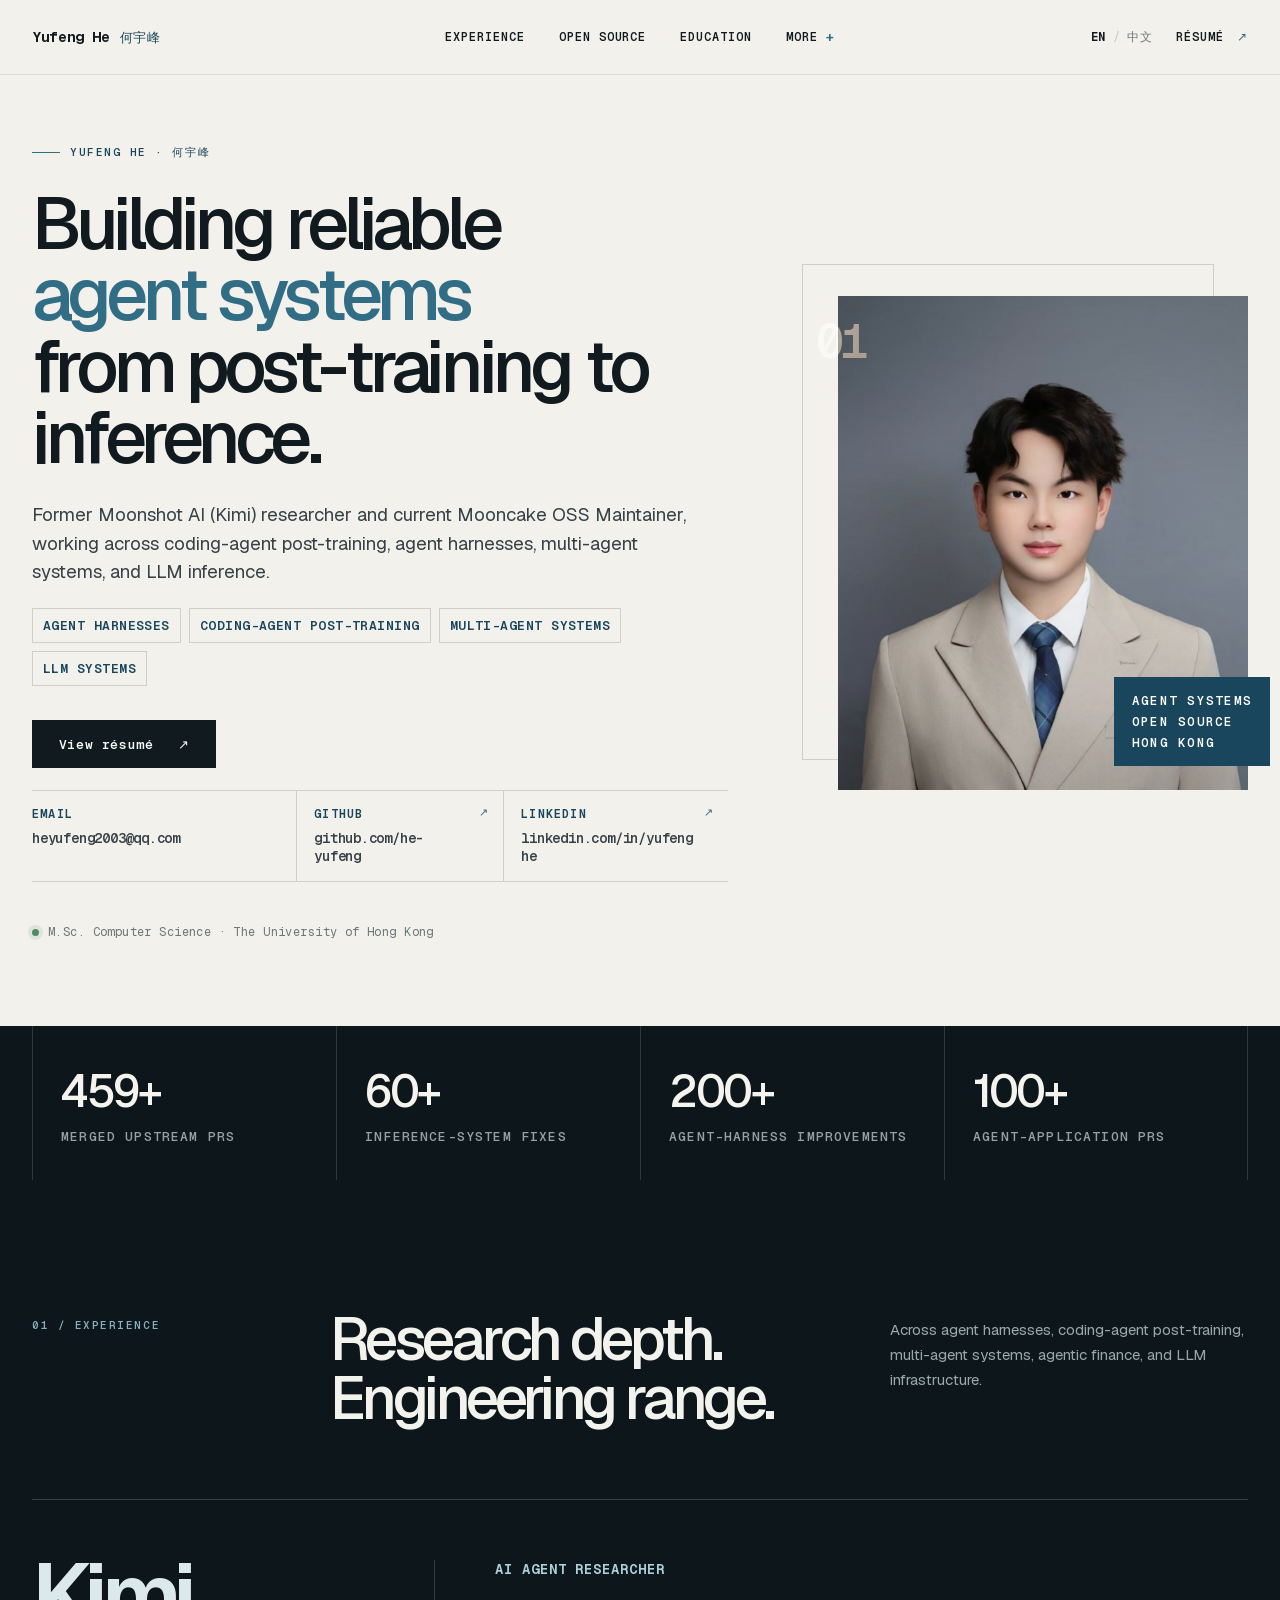
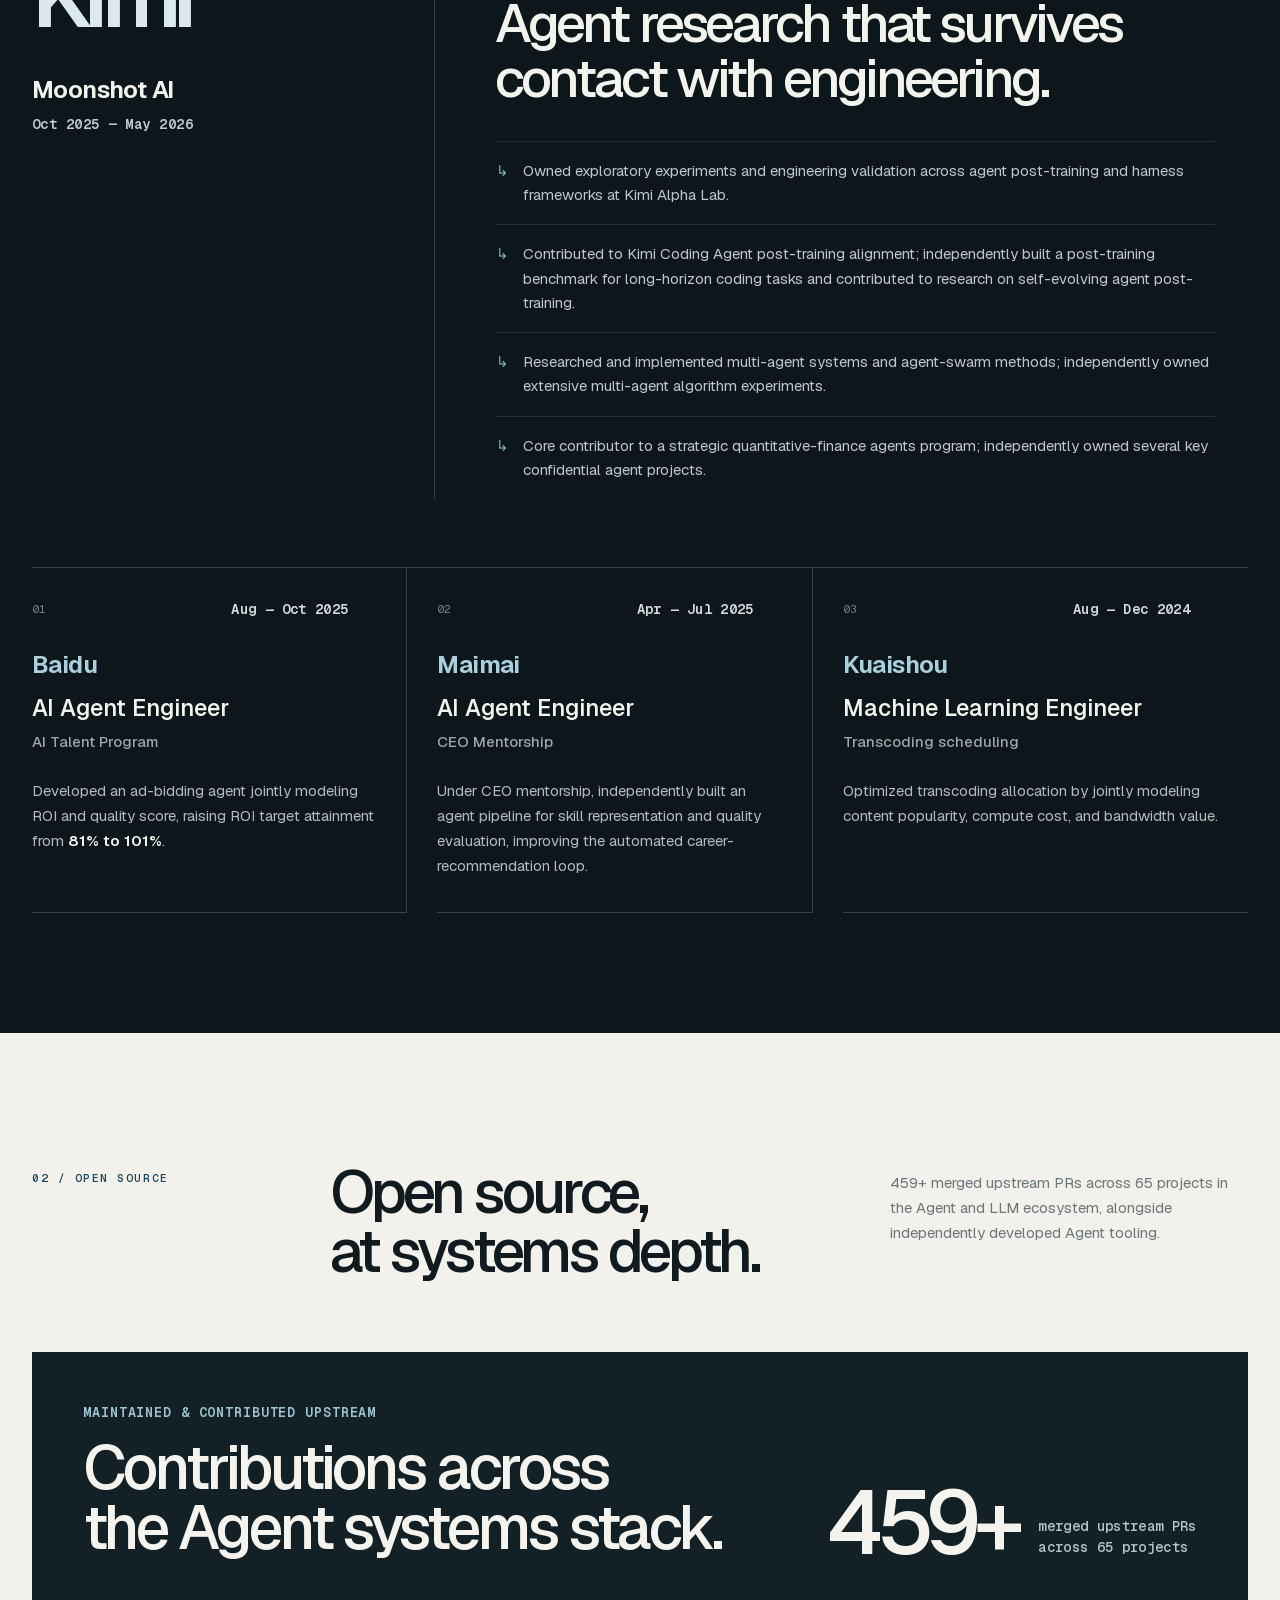
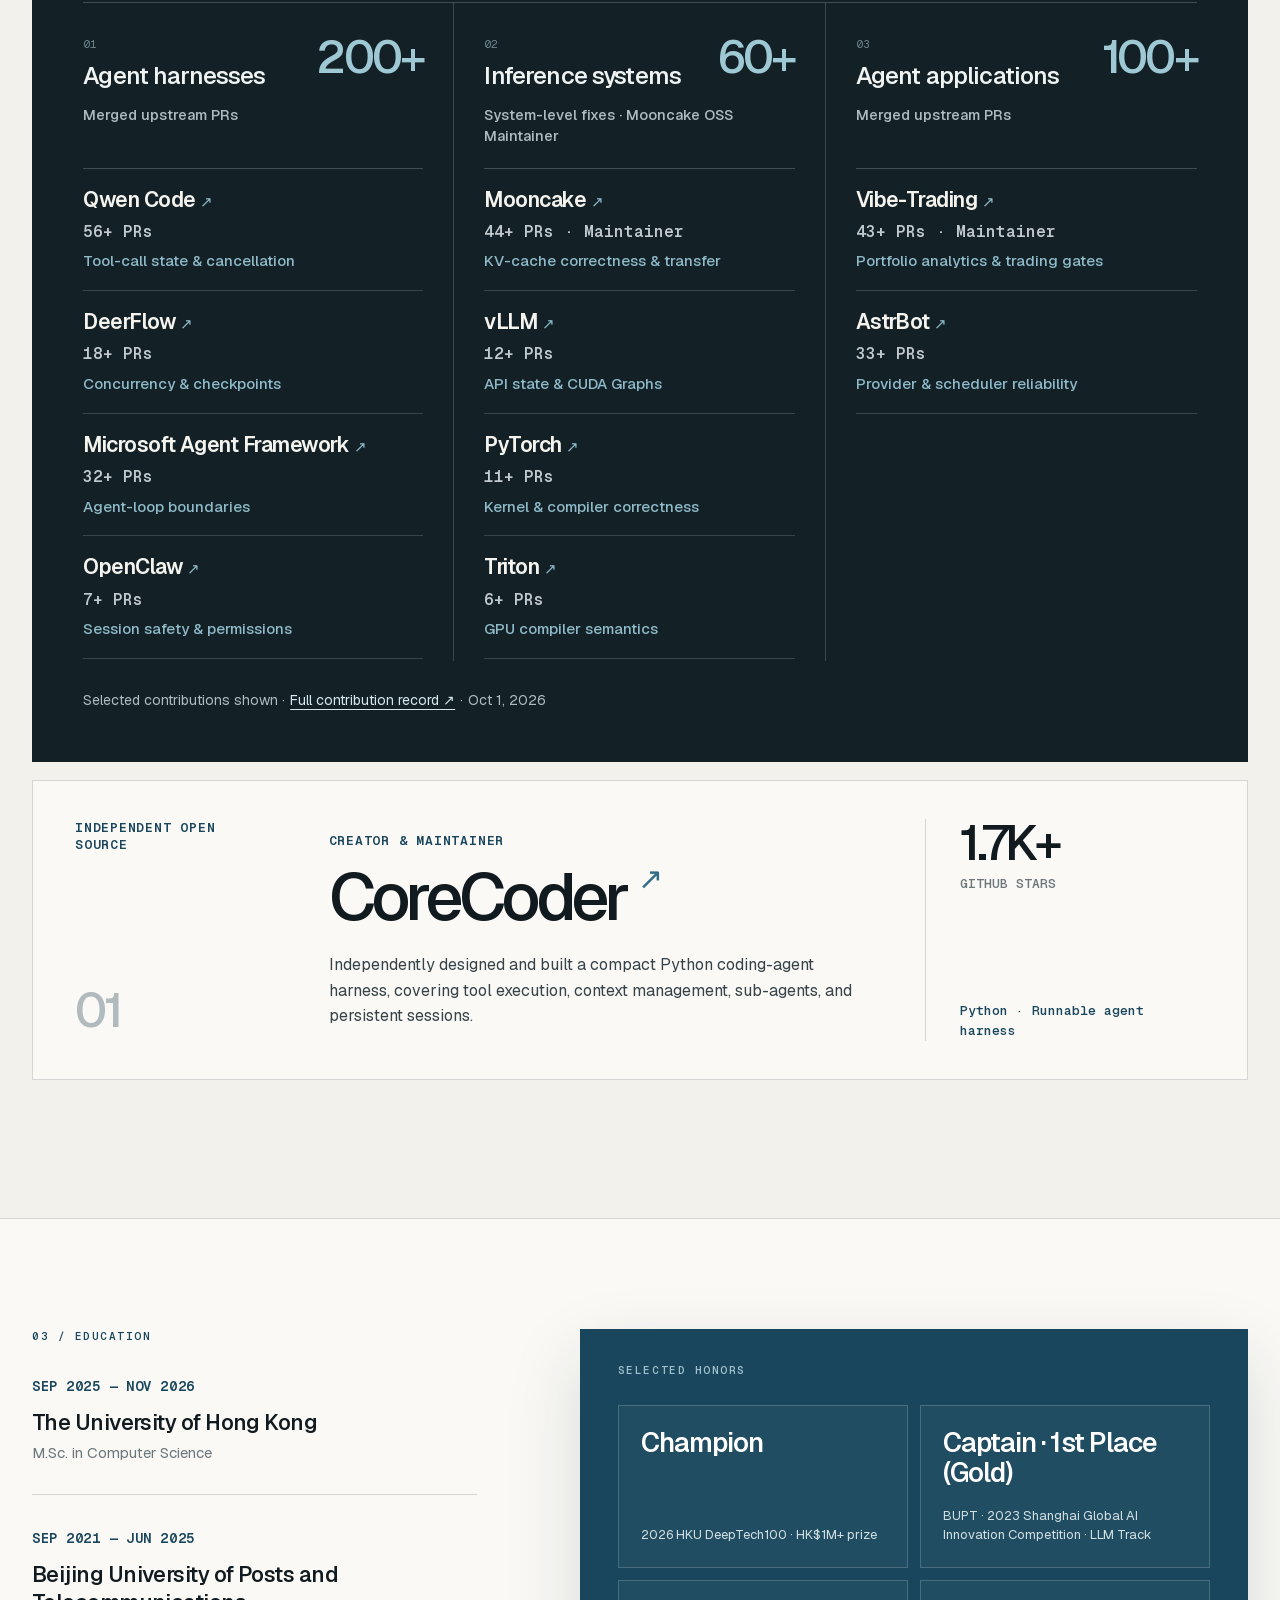
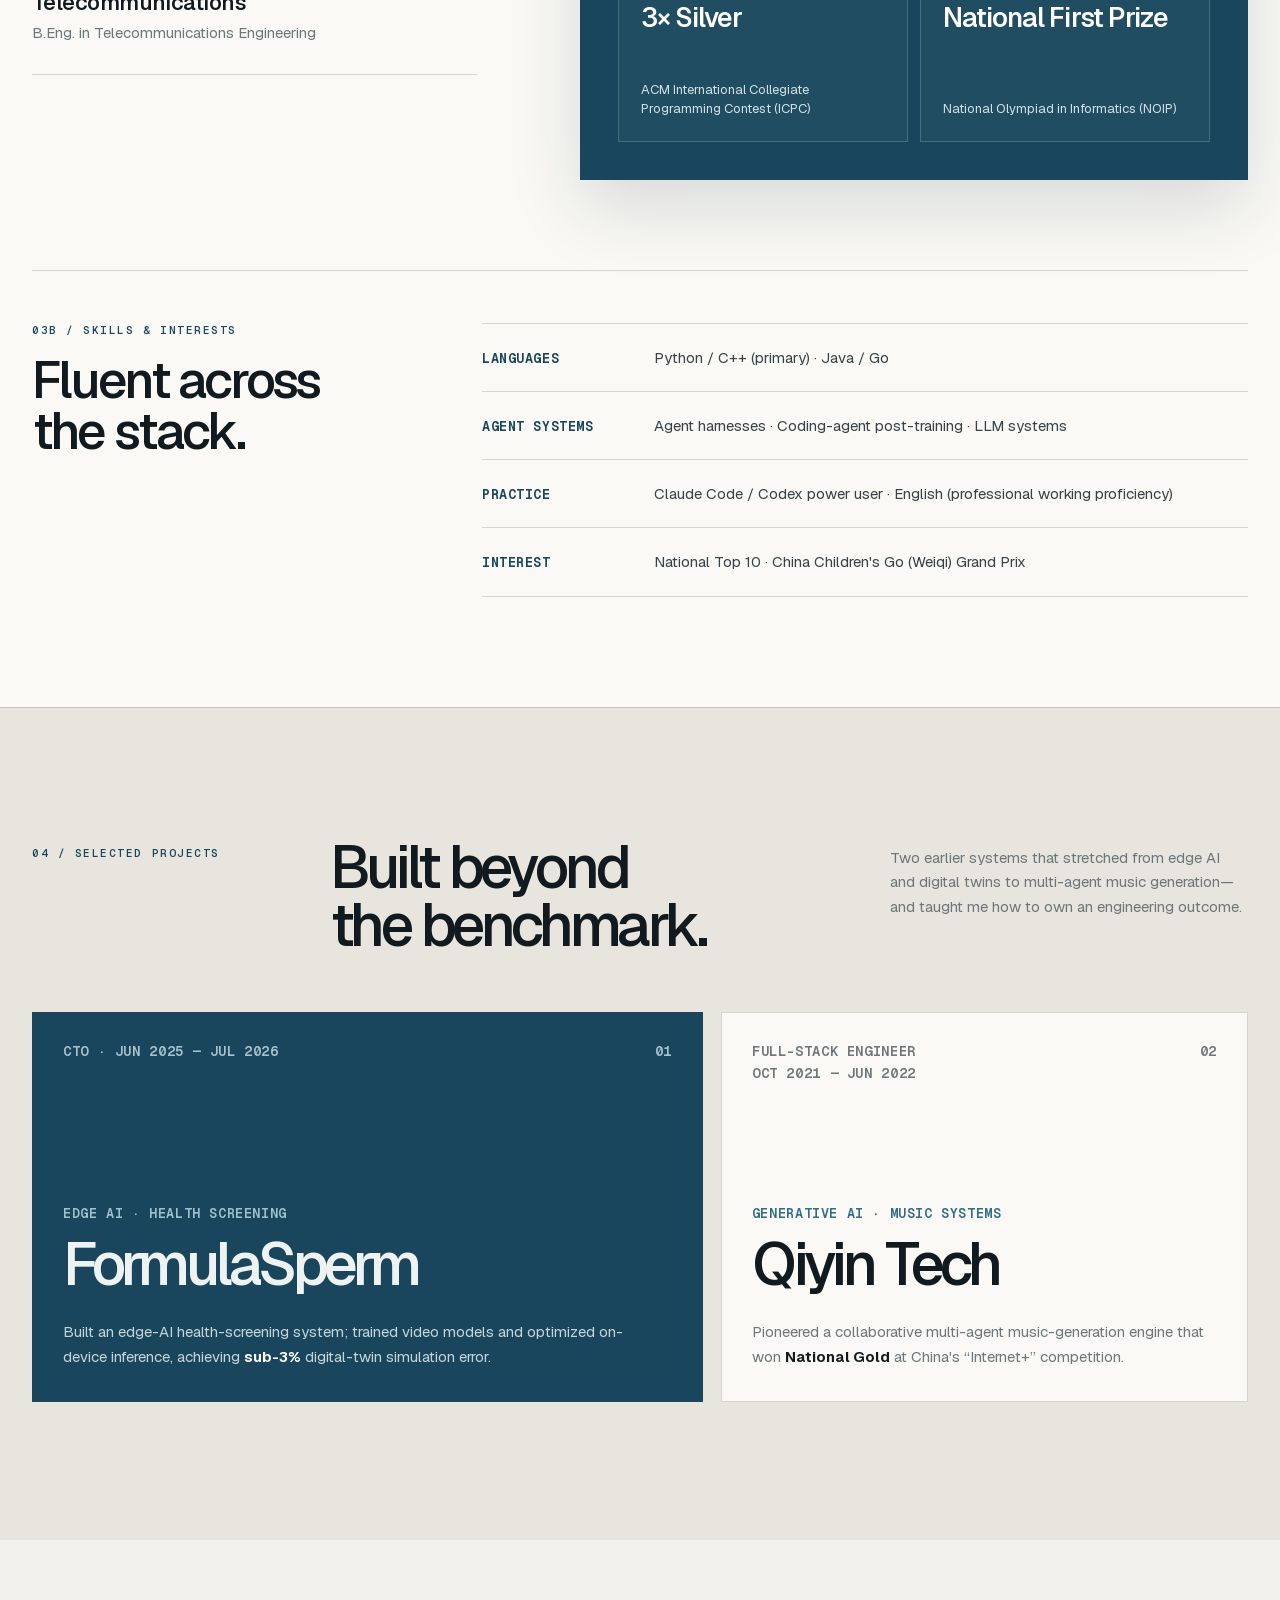
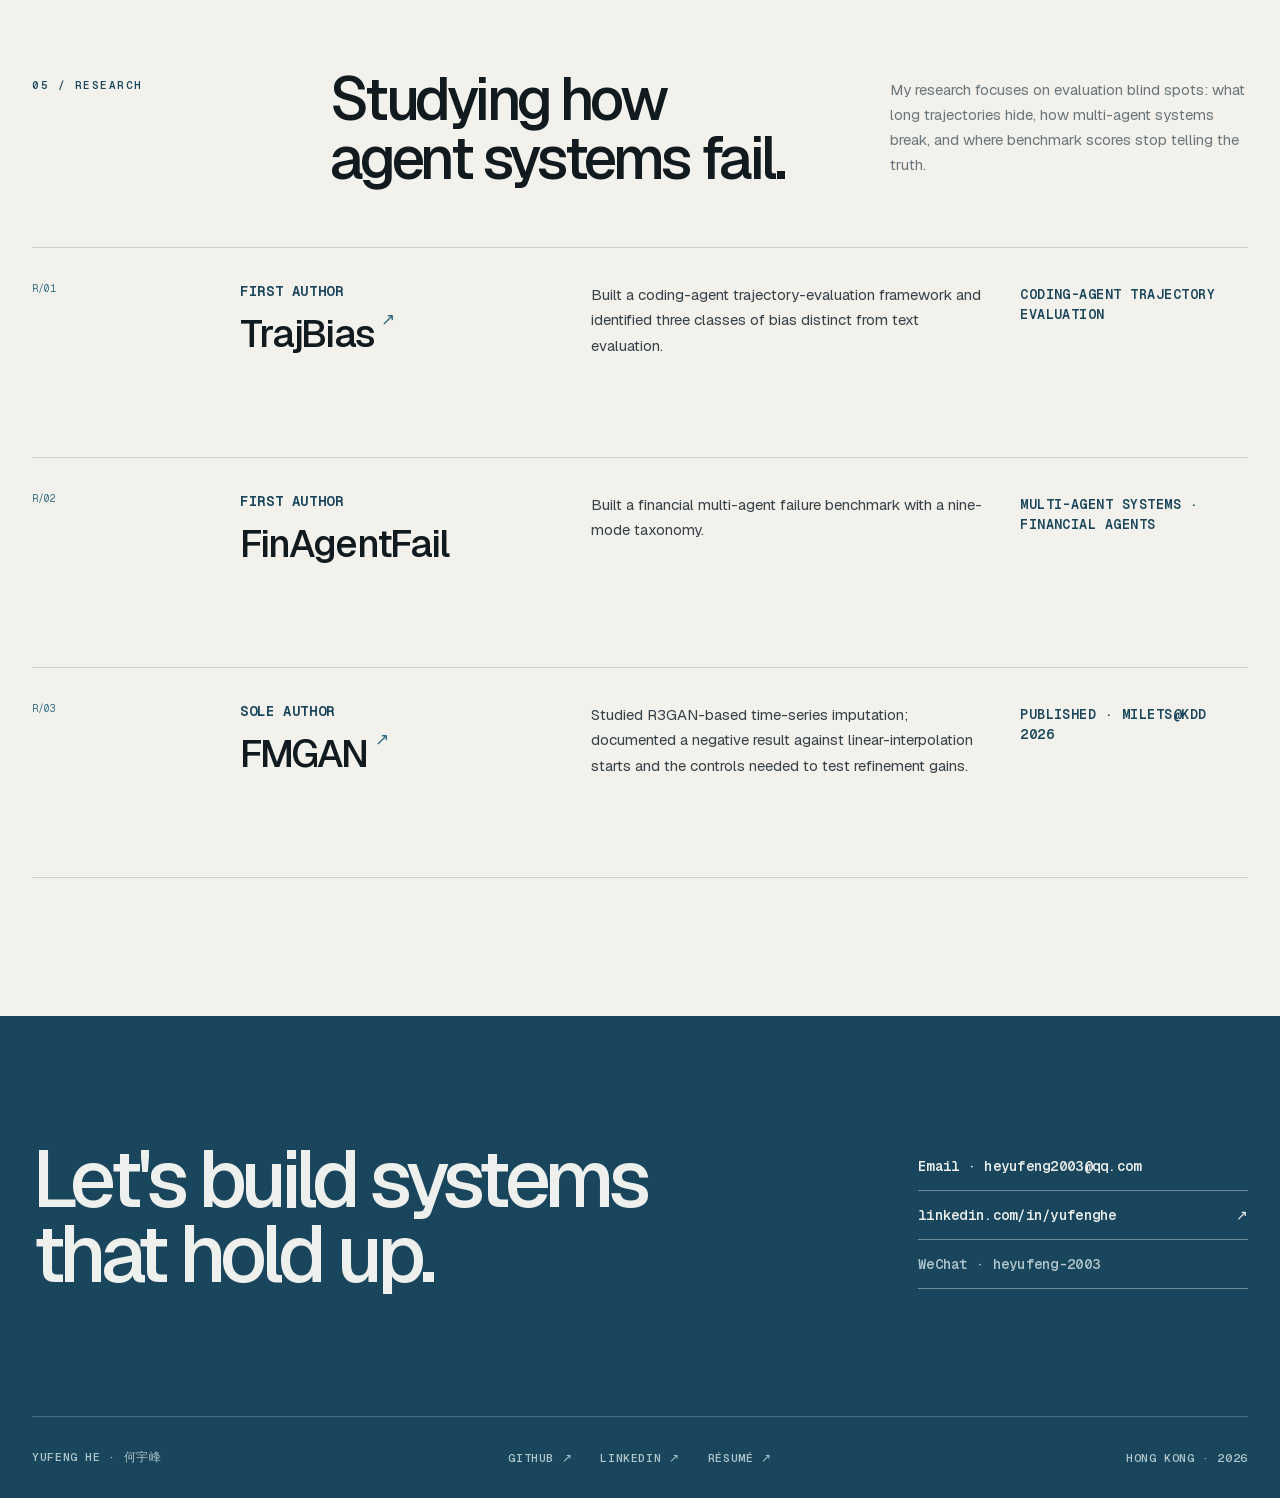
==== commit b91aced5: "Refresh October upstream contributions to 459 PRs across 65 projects" ====
--- a/index.html
+++ b/index.html
@@ -4,7 +4,7 @@
   <meta charset="utf-8">
   <meta name="viewport" content="width=device-width, initial-scale=1">
   <title>Yufeng He — Agent Systems from Post-Training to Inference</title>
-  <meta name="description" content="Former Moonshot AI (Kimi) researcher with 433+ merged upstream PRs across agent harnesses, coding-agent post-training, multi-agent systems, and LLM inference.">
+  <meta name="description" content="Former Moonshot AI (Kimi) researcher with 459+ merged upstream PRs across agent harnesses, coding-agent post-training, multi-agent systems, and LLM inference.">
   <meta name="keywords" content="Yufeng He,何宇峰,AI Agent Systems,Coding Agent,LLM Infrastructure,Mooncake,vLLM,CoreCoder">
   <meta name="author" content="Yufeng He">
   <meta name="robots" content="index, follow">
@@ -15,7 +15,7 @@
   <meta property="og:type" content="profile">
   <meta property="og:site_name" content="Yufeng He">
   <meta property="og:title" content="Yufeng He — Agent Systems from Post-Training to Inference">
-  <meta property="og:description" content="Former Moonshot AI (Kimi) researcher · 433+ merged upstream PRs across agent systems and LLM inference infrastructure.">
+  <meta property="og:description" content="Former Moonshot AI (Kimi) researcher · 459+ merged upstream PRs across agent systems and LLM inference infrastructure.">
   <meta property="og:url" content="https://heyufeng.me/">
   <meta property="og:locale" content="en_US">
   <meta property="og:locale:alternate" content="zh_CN">
@@ -26,12 +26,12 @@
   <meta property="og:image:alt" content="Yufeng He — Agent Systems from Post-Training to Inference">
   <meta name="twitter:card" content="summary_large_image">
   <meta name="twitter:title" content="Yufeng He — Agent Systems from Post-Training to Inference">
-  <meta name="twitter:description" content="Former Moonshot AI (Kimi) researcher · 433+ merged upstream PRs across agent systems and LLM inference infrastructure.">
+  <meta name="twitter:description" content="Former Moonshot AI (Kimi) researcher · 459+ merged upstream PRs across agent systems and LLM inference infrastructure.">
   <meta name="twitter:image" content="https://heyufeng.me/og-agent-systems.png">
   <meta name="twitter:image:alt" content="Yufeng He — Agent Systems from Post-Training to Inference">
   <link rel="icon" href="./favicon.jpg">
   <link rel="apple-touch-icon" href="./favicon.jpg">
-  <link rel="stylesheet" href="./site.css?v=20260926-profile-v8">
+  <link rel="stylesheet" href="./site.css?v=20261001-profile-v9">
 </head>
-<body><main><script type="application/ld+json">{"@context":"https://schema.org","@type":"Person","name":"Yufeng He","alternateName":"何宇峰","url":"https://heyufeng.me","email":"heyufeng2003@qq.com","image":"https://heyufeng.me/yufeng-he.jpg","alumniOf":[{"@type":"CollegeOrUniversity","name":"Beijing University of Posts and Telecommunications"},{"@type":"CollegeOrUniversity","name":"The University of Hong Kong"}],"sameAs":["https://github.com/he-yufeng","https://www.linkedin.com/in/yufenghe/"],"knowsAbout":["AI Agent Systems","Coding Agent Post-training","LLM Inference","Multi-Agent Systems","Agent Harnesses","Agentic Finance"]}</script><header class="site-header"><nav class="shell nav" aria-label="Primary navigation"><a class="wordmark" href="#top" aria-label="Yufeng He, home"><span class="wordmark-en">Yufeng He</span><span class="wordmark-zh">何宇峰</span></a><div class="nav-links"><a href="#experience">Experience</a><a href="#open-source">Open source</a><a href="#education">Education</a><details class="nav-profile"><summary>More <span aria-hidden="true">+</span></summary><div class="nav-dropdown"><a href="#experience"><span>01</span>Experience</a><a href="#open-source"><span>02</span>Open source</a><a href="#education"><span>03</span>Education &amp; honors</a><a href="#projects"><span>04</span>Selected projects</a><a href="#research"><span>05</span>Research</a><a href="#skills"><span>03B</span>Skills &amp; interests</a><a href="#contact"><span>—</span>Contact</a></div></details></div><div class="nav-utilities"><div class="language-switcher" aria-label="Language"><a href="#top" aria-current="page">EN</a><span aria-hidden="true">/</span><a href="zh/">中文</a></div><a class="nav-resume" href="./Yufeng-He-Resume.pdf" target="_blank" rel="noreferrer">Résumé <span aria-hidden="true">↗</span></a></div></nav></header><section class="hero shell" id="top"><div class="hero-copy"><p class="eyebrow"><span></span> Yufeng He · 何宇峰</p><h1>Building reliable<span>agent systems</span>from post-training to inference.</h1><p class="hero-lede">Former Moonshot AI (Kimi) researcher and current Mooncake OSS Maintainer, working across coding-agent post-training, agent harnesses, multi-agent systems, and LLM inference.</p><div class="hero-focus" aria-label="Focus areas"><span>Agent harnesses</span><span>Coding-agent post-training</span><span>Multi-agent systems</span><span>LLM systems</span></div><div class="hero-actions"><a class="button button-primary button-resume" href="./Yufeng-He-Resume.pdf" target="_blank" rel="noreferrer">View résumé <span>↗</span></a></div><div class="hero-contacts" aria-label="Contact information"><div class="hero-contact hero-contact-email"><span>Email</span><strong>heyufeng2003@qq.com</strong></div><a class="hero-contact" href="https://github.com/he-yufeng" target="_blank" rel="noreferrer"><span>GitHub</span><strong>github.com/he-yufeng</strong><i aria-hidden="true">↗</i></a><a class="hero-contact" href="https://www.linkedin.com/in/yufenghe/" target="_blank" rel="noreferrer"><span>LinkedIn</span><strong>linkedin.com/in/yufenghe</strong><i aria-hidden="true">↗</i></a></div><div class="hero-note"><span class="status-dot"></span>M.Sc. Computer Science · The University of Hong Kong</div></div><div class="portrait-stage" aria-label="Portrait of Yufeng He"><div class="portrait-frame"><img src="./yufeng-he.jpg" alt="Yufeng He" fetchPriority="high"/></div><div class="portrait-index" aria-hidden="true">01</div><div class="portrait-caption"><span>Agent systems</span><span>Open source</span><span>Hong Kong</span></div></div></section><section class="signal-strip" aria-label="Selected impact metrics"><div class="shell signal-grid"><div class="signal"><strong>433+</strong><span>merged upstream PRs</span></div><div class="signal"><strong>60+</strong><span>inference-system fixes</span></div><div class="signal"><strong>200+</strong><span>agent-harness improvements</span></div><div class="signal"><strong>100+</strong><span>agent-application PRs</span></div></div></section><section class="section shell opensource-section"><div class="section-heading" id="open-source"><p class="section-index">02 / Open source</p><h2>Open source,<br/>at systems depth.</h2><p>433+ merged upstream PRs across 59 projects in the Agent and LLM ecosystem, alongside independently developed Agent tooling.</p></div><div class="opensource-stack"><article class="opensource-record"><header class="opensource-record-head"><div><p class="opensource-kicker">Maintained &amp; contributed upstream</p><h3>Contributions across<br/>the Agent systems stack.</h3></div><div class="opensource-total"><strong>433+</strong><span>merged upstream PRs<br/>across 59 projects</span></div></header><div class="contribution-tracks"><section class="contribution-track" aria-labelledby="agent-infra-title"><div class="track-heading"><div><span>01</span><h4 id="agent-infra-title">Agent harnesses</h4></div><strong>200+</strong></div><p class="track-context">Merged upstream PRs</p><div class="track-list" aria-label="Agent harness contributions"><div class="track-row"><a href="https://github.com/QwenLM/qwen-code/pulls?q=is%3Apr+author%3Ahe-yufeng" target="_blank" rel="noreferrer">Qwen Code<!-- --> <span>↗</span></a><span>56+ PRs</span><strong>Tool-call state &amp; cancellation</strong></div><div class="track-row"><a href="https://github.com/bytedance/deer-flow/pulls?q=is%3Apr+author%3Ahe-yufeng" target="_blank" rel="noreferrer">DeerFlow<!-- --> <span>↗</span></a><span>18+ PRs</span><strong>Concurrency &amp; checkpoints</strong></div><div class="track-row"><a href="https://github.com/microsoft/agent-framework/pulls?q=is%3Apr+author%3Ahe-yufeng" target="_blank" rel="noreferrer">Microsoft Agent Framework<!-- --> <span>↗</span></a><span>32+ PRs</span><strong>Agent-loop boundaries</strong></div><div class="track-row"><a href="https://github.com/openclaw/openclaw/pulls?q=is%3Apr+author%3Ahe-yufeng" target="_blank" rel="noreferrer">OpenClaw<!-- --> <span>↗</span></a><span>6+ PRs</span><strong>Session safety &amp; permissions</strong></div></div></section><section class="contribution-track" aria-labelledby="inference-title"><div class="track-heading"><div><span>02</span><h4 id="inference-title">Inference systems</h4></div><strong>60+</strong></div><p class="track-context">System-level fixes · Mooncake OSS Maintainer</p><div class="track-list" aria-label="Inference system contributions"><div class="track-row"><a href="https://github.com/kvcache-ai/Mooncake/pulls?q=is%3Apr+author%3Ahe-yufeng" target="_blank" rel="noreferrer">Mooncake<!-- --> <span>↗</span></a><span>43+ PRs · Maintainer</span><strong>KV-cache correctness &amp; transfer</strong></div><div class="track-row"><a href="https://github.com/vllm-project/vllm/pulls?q=is%3Apr+author%3Ahe-yufeng" target="_blank" rel="noreferrer">vLLM<!-- --> <span>↗</span></a><span>12+ PRs</span><strong>API state &amp; CUDA Graphs</strong></div><div class="track-row"><a href="https://github.com/pytorch/pytorch/commits/main/?author=he-yufeng" target="_blank" rel="noreferrer">PyTorch<!-- --> <span>↗</span></a><span>11+ PRs</span><strong>Kernel &amp; compiler correctness</strong></div><div class="track-row"><a href="https://github.com/triton-lang/triton/pulls?q=is%3Apr+author%3Ahe-yufeng" target="_blank" rel="noreferrer">Triton<!-- --> <span>↗</span></a><span>6+ PRs</span><strong>GPU compiler semantics</strong></div></div></section><section class="contribution-track" aria-labelledby="agent-apps-title"><div class="track-heading"><div><span>03</span><h4 id="agent-apps-title">Agent applications</h4></div><strong>100+</strong></div><p class="track-context">Merged upstream PRs</p><div class="track-list" aria-label="Agent application contributions"><div class="track-row"><a href="https://github.com/HKUDS/Vibe-Trading" target="_blank" rel="noreferrer">Vibe-Trading<!-- --> <span>↗</span></a><span>39+ PRs · Maintainer</span><strong>Portfolio analytics &amp; trading gates</strong></div><div class="track-row"><a href="https://github.com/AstrBotDevs/AstrBot/pulls?q=is%3Apr+author%3Ahe-yufeng" target="_blank" rel="noreferrer">AstrBot<!-- --> <span>↗</span></a><span>33+ PRs</span><strong>Provider &amp; scheduler reliability</strong></div></div></section></div><p class="opensource-source">Selected contributions shown · <a href="https://github.com/he-yufeng#open-source-contributions" target="_blank" rel="noreferrer">Full contribution record ↗</a> · <time dateTime="2026-09-26">Sep 26, 2026</time></p></article><article class="owned-project"><div class="owned-project-index"><span>Independent open source</span><strong>01</strong></div><div class="owned-project-copy"><p>Creator &amp; Maintainer</p><h3><a href="https://github.com/he-yufeng/CoreCoder" target="_blank" rel="noreferrer">CoreCoder <span>↗</span></a></h3><p>Independently designed and built a compact Python coding-agent harness, covering tool execution, context management, sub-agents, and persistent sessions.</p></div><div class="owned-project-meta"><div><strong>1.7K+</strong><span>GitHub stars</span></div><p>Python · Runnable agent harness</p></div></article></div></section><section class="experience-section"><div class="shell section experience-inner" id="experience"><div class="section-heading section-heading-light"><p class="section-index">01 / Experience</p><h2>Research depth.<br/>Engineering range.</h2><p>Across agent harnesses, coding-agent post-training, multi-agent systems, agentic finance, and LLM infrastructure.</p></div><article class="experience-feature"><div class="experience-identity"><p class="company-mark">Kimi</p><div class="experience-brand"><span>Moonshot AI</span><time>Oct 2025 — May 2026</time></div></div><div class="experience-content"><p class="role-label">AI Agent Researcher</p><h3>Agent research that survives contact with engineering.</h3><ul><li>Owned exploratory experiments and engineering validation across agent post-training and harness frameworks at Kimi Alpha Lab.</li><li>Contributed to Kimi Coding Agent post-training alignment; independently built a post-training benchmark for long-horizon coding tasks and contributed to research on self-evolving agent post-training.</li><li>Researched and implemented multi-agent systems and agent-swarm methods; independently owned extensive multi-agent algorithm experiments.</li><li>Core contributor to a strategic quantitative-finance agents program; independently owned several key confidential agent projects.</li></ul></div></article><div class="experience-list"><article><div class="entry-topline"><span>01</span><time>Aug — Oct 2025</time></div><p class="entry-company">Baidu</p><h3>AI Agent Engineer<br/><span>AI Talent Program</span></h3><p>Developed an ad-bidding agent jointly modeling ROI and quality score, raising ROI target attainment from <strong>81% to 101%</strong>.</p></article><article><div class="entry-topline"><span>02</span><time>Apr — Jul 2025</time></div><p class="entry-company">Maimai</p><h3>AI Agent Engineer<br/><span>CEO Mentorship</span></h3><p>Under CEO mentorship, independently built an agent pipeline for skill representation and quality evaluation, improving the automated career-recommendation loop.</p></article><article><div class="entry-topline"><span>03</span><time>Aug — Dec 2024</time></div><p class="entry-company">Kuaishou</p><h3>Machine Learning Engineer<br/><span>Transcoding scheduling</span></h3><p>Optimized transcoding allocation by jointly modeling content popularity, compute cost, and bandwidth value.</p></article></div></div></section><section class="section shell research-section"><div class="section-heading research-heading" id="research"><p class="section-index">05 / Research</p><h2>Studying how<br/>agent systems fail.</h2><p>My research focuses on evaluation blind spots: what long trajectories hide, how multi-agent systems break, and where benchmark scores stop telling the truth.</p></div><div class="research-list"><article><div class="research-index">R/01</div><div><p class="research-role">First author</p><h3><a href="https://github.com/he-yufeng/TrajBias" target="_blank" rel="noreferrer">TrajBias<!-- --> <span>↗</span></a></h3></div><p class="research-copy">Built a coding-agent trajectory-evaluation framework and identified three classes of bias distinct from text evaluation.</p><p class="research-meta">Coding-agent trajectory evaluation</p></article><article><div class="research-index">R/02</div><div><p class="research-role">First author</p><h3>FinAgentFail</h3></div><p class="research-copy">Built a financial multi-agent failure benchmark with a nine-mode taxonomy.</p><p class="research-meta">Multi-agent systems · Financial agents</p></article><article><div class="research-index">R/03</div><div><p class="research-role">Sole author</p><h3><a href="https://github.com/he-yufeng/adversarial-refinement-imputation" target="_blank" rel="noreferrer">FMGAN<!-- --> <span>↗</span></a></h3></div><p class="research-copy">Studied R3GAN-based time-series imputation; documented a negative result against linear-interpolation starts and the controls needed to test refinement gains.</p><p class="research-meta">Published · MiLeTS@KDD 2026</p></article></div></section><section class="venture-section"><div class="shell section" id="projects"><div class="section-heading venture-heading"><p class="section-index">04 / Selected projects</p><h2>Built beyond<br/>the benchmark.</h2><p>Two earlier systems that stretched from edge AI and digital twins to multi-agent music generation—and taught me how to own an engineering outcome.</p></div><div class="venture-grid"><article class="venture-card venture-card-primary"><div class="venture-topline"><span>CTO · Jun 2025 — Jul 2026</span><span>01</span></div><div><p>Edge AI · Health screening</p><h3>FormulaSperm</h3><p>Built an edge-AI health-screening system; trained video models and optimized on-device inference, achieving <strong>sub-3%</strong> digital-twin simulation error.</p></div></article><article class="venture-card"><div class="venture-topline"><span>Full-Stack Engineer<br/>Oct 2021 — Jun 2022</span><span>02</span></div><div><p>Generative AI · Music systems</p><h3>Qiyin Tech</h3><p>Pioneered a collaborative multi-agent music-generation engine that won <strong>National Gold</strong> at China&#x27;s “Internet+” competition.</p></div></article></div></div></section><section class="credentials-section"><div class="shell credentials-grid" id="education"><div><p class="section-index">03 / Education</p><div class="education-entry"><span>Sep 2025 — Nov 2026</span><h3>The University of Hong Kong</h3><p>M.Sc. in Computer Science</p></div><div class="education-entry"><span>Sep 2021 — Jun 2025</span><h3>Beijing University of Posts and Telecommunications</h3><p>B.Eng. in Telecommunications Engineering</p></div></div><div class="honors-column"><p class="section-index">Selected honors</p><ul><li><strong>Champion</strong><span>2026 HKU DeepTech100 · HK$1M+ prize</span></li><li><strong>Captain · 1st Place (Gold)</strong><span>BUPT · 2023 Shanghai Global AI Innovation Competition · LLM Track</span></li><li><strong>3× Silver</strong><span>ACM International Collegiate Programming Contest (ICPC)</span></li><li><strong>National First Prize</strong><span>National Olympiad in Informatics (NOIP)</span></li></ul></div></div><div class="shell skills-panel" id="skills"><div class="skills-intro"><p class="section-index">03B / Skills &amp; interests</p><h3>Fluent across the stack.</h3></div><div class="skills-groups"><div><span>Languages</span><p>Python / C++ (primary) · Java / Go</p></div><div><span>Agent systems</span><p>Agent harnesses · Coding-agent post-training · LLM systems</p></div><div><span>Practice</span><p>Claude Code / Codex power user · English (professional working proficiency)</p></div><div><span>Interest</span><p>National Top 10 · China Children&#x27;s Go (Weiqi) Grand Prix</p></div></div></div></section><footer class="footer"><div class="shell footer-top" id="contact"><p>Let&#x27;s build systems<br/>that hold up.</p><div class="footer-contact"><span class="footer-email">Email · heyufeng2003@qq.com</span><a href="https://www.linkedin.com/in/yufenghe/" target="_blank" rel="noreferrer">linkedin.com/in/yufenghe <span>↗</span></a><span>WeChat · heyufeng-2003</span></div></div><div class="shell footer-bottom"><span>Yufeng He · 何宇峰</span><div><a href="https://github.com/he-yufeng" target="_blank" rel="noreferrer">GitHub ↗</a><a href="https://www.linkedin.com/in/yufenghe/" target="_blank" rel="noreferrer">LinkedIn ↗</a><a href="./Yufeng-He-Resume.pdf" target="_blank" rel="noreferrer">Résumé ↗</a></div><span>Hong Kong · 2026</span></div></footer></main></body>
+<body><main><script type="application/ld+json">{"@context":"https://schema.org","@type":"Person","name":"Yufeng He","alternateName":"何宇峰","url":"https://heyufeng.me","email":"heyufeng2003@qq.com","image":"https://heyufeng.me/yufeng-he.jpg","alumniOf":[{"@type":"CollegeOrUniversity","name":"Beijing University of Posts and Telecommunications"},{"@type":"CollegeOrUniversity","name":"The University of Hong Kong"}],"sameAs":["https://github.com/he-yufeng","https://www.linkedin.com/in/yufenghe/"],"knowsAbout":["AI Agent Systems","Coding Agent Post-training","LLM Inference","Multi-Agent Systems","Agent Harnesses","Agentic Finance"]}</script><header class="site-header"><nav class="shell nav" aria-label="Primary navigation"><a class="wordmark" href="#top" aria-label="Yufeng He, home"><span class="wordmark-en">Yufeng He</span><span class="wordmark-zh">何宇峰</span></a><div class="nav-links"><a href="#experience">Experience</a><a href="#open-source">Open source</a><a href="#education">Education</a><details class="nav-profile"><summary>More <span aria-hidden="true">+</span></summary><div class="nav-dropdown"><a href="#experience"><span>01</span>Experience</a><a href="#open-source"><span>02</span>Open source</a><a href="#education"><span>03</span>Education &amp; honors</a><a href="#projects"><span>04</span>Selected projects</a><a href="#research"><span>05</span>Research</a><a href="#skills"><span>03B</span>Skills &amp; interests</a><a href="#contact"><span>—</span>Contact</a></div></details></div><div class="nav-utilities"><div class="language-switcher" aria-label="Language"><a href="#top" aria-current="page">EN</a><span aria-hidden="true">/</span><a href="zh/">中文</a></div><a class="nav-resume" href="./Yufeng-He-Resume.pdf" target="_blank" rel="noreferrer">Résumé <span aria-hidden="true">↗</span></a></div></nav></header><section class="hero shell" id="top"><div class="hero-copy"><p class="eyebrow"><span></span> Yufeng He · 何宇峰</p><h1>Building reliable<span>agent systems</span>from post-training to inference.</h1><p class="hero-lede">Former Moonshot AI (Kimi) researcher and current Mooncake OSS Maintainer, working across coding-agent post-training, agent harnesses, multi-agent systems, and LLM inference.</p><div class="hero-focus" aria-label="Focus areas"><span>Agent harnesses</span><span>Coding-agent post-training</span><span>Multi-agent systems</span><span>LLM systems</span></div><div class="hero-actions"><a class="button button-primary button-resume" href="./Yufeng-He-Resume.pdf" target="_blank" rel="noreferrer">View résumé <span>↗</span></a></div><div class="hero-contacts" aria-label="Contact information"><div class="hero-contact hero-contact-email"><span>Email</span><strong>heyufeng2003@qq.com</strong></div><a class="hero-contact" href="https://github.com/he-yufeng" target="_blank" rel="noreferrer"><span>GitHub</span><strong>github.com/he-yufeng</strong><i aria-hidden="true">↗</i></a><a class="hero-contact" href="https://www.linkedin.com/in/yufenghe/" target="_blank" rel="noreferrer"><span>LinkedIn</span><strong>linkedin.com/in/yufenghe</strong><i aria-hidden="true">↗</i></a></div><div class="hero-note"><span class="status-dot"></span>M.Sc. Computer Science · The University of Hong Kong</div></div><div class="portrait-stage" aria-label="Portrait of Yufeng He"><div class="portrait-frame"><img src="./yufeng-he.jpg" alt="Yufeng He" fetchPriority="high"/></div><div class="portrait-index" aria-hidden="true">01</div><div class="portrait-caption"><span>Agent systems</span><span>Open source</span><span>Hong Kong</span></div></div></section><section class="signal-strip" aria-label="Selected impact metrics"><div class="shell signal-grid"><div class="signal"><strong>459+</strong><span>merged upstream PRs</span></div><div class="signal"><strong>60+</strong><span>inference-system fixes</span></div><div class="signal"><strong>200+</strong><span>agent-harness improvements</span></div><div class="signal"><strong>100+</strong><span>agent-application PRs</span></div></div></section><section class="section shell opensource-section"><div class="section-heading" id="open-source"><p class="section-index">02 / Open source</p><h2>Open source,<br/>at systems depth.</h2><p>459+ merged upstream PRs across 65 projects in the Agent and LLM ecosystem, alongside independently developed Agent tooling.</p></div><div class="opensource-stack"><article class="opensource-record"><header class="opensource-record-head"><div><p class="opensource-kicker">Maintained &amp; contributed upstream</p><h3>Contributions across<br/>the Agent systems stack.</h3></div><div class="opensource-total"><strong>459+</strong><span>merged upstream PRs<br/>across 65 projects</span></div></header><div class="contribution-tracks"><section class="contribution-track" aria-labelledby="agent-infra-title"><div class="track-heading"><div><span>01</span><h4 id="agent-infra-title">Agent harnesses</h4></div><strong>200+</strong></div><p class="track-context">Merged upstream PRs</p><div class="track-list" aria-label="Agent harness contributions"><div class="track-row"><a href="https://github.com/QwenLM/qwen-code/pulls?q=is%3Apr+author%3Ahe-yufeng" target="_blank" rel="noreferrer">Qwen Code<!-- --> <span>↗</span></a><span>56+ PRs</span><strong>Tool-call state &amp; cancellation</strong></div><div class="track-row"><a href="https://github.com/bytedance/deer-flow/pulls?q=is%3Apr+author%3Ahe-yufeng" target="_blank" rel="noreferrer">DeerFlow<!-- --> <span>↗</span></a><span>18+ PRs</span><strong>Concurrency &amp; checkpoints</strong></div><div class="track-row"><a href="https://github.com/microsoft/agent-framework/pulls?q=is%3Apr+author%3Ahe-yufeng" target="_blank" rel="noreferrer">Microsoft Agent Framework<!-- --> <span>↗</span></a><span>32+ PRs</span><strong>Agent-loop boundaries</strong></div><div class="track-row"><a href="https://github.com/openclaw/openclaw/pulls?q=is%3Apr+author%3Ahe-yufeng" target="_blank" rel="noreferrer">OpenClaw<!-- --> <span>↗</span></a><span>7+ PRs</span><strong>Session safety &amp; permissions</strong></div></div></section><section class="contribution-track" aria-labelledby="inference-title"><div class="track-heading"><div><span>02</span><h4 id="inference-title">Inference systems</h4></div><strong>60+</strong></div><p class="track-context">System-level fixes · Mooncake OSS Maintainer</p><div class="track-list" aria-label="Inference system contributions"><div class="track-row"><a href="https://github.com/kvcache-ai/Mooncake/pulls?q=is%3Apr+author%3Ahe-yufeng" target="_blank" rel="noreferrer">Mooncake<!-- --> <span>↗</span></a><span>44+ PRs · Maintainer</span><strong>KV-cache correctness &amp; transfer</strong></div><div class="track-row"><a href="https://github.com/vllm-project/vllm/pulls?q=is%3Apr+author%3Ahe-yufeng" target="_blank" rel="noreferrer">vLLM<!-- --> <span>↗</span></a><span>12+ PRs</span><strong>API state &amp; CUDA Graphs</strong></div><div class="track-row"><a href="https://github.com/pytorch/pytorch/commits/main/?author=he-yufeng" target="_blank" rel="noreferrer">PyTorch<!-- --> <span>↗</span></a><span>11+ PRs</span><strong>Kernel &amp; compiler correctness</strong></div><div class="track-row"><a href="https://github.com/triton-lang/triton/pulls?q=is%3Apr+author%3Ahe-yufeng" target="_blank" rel="noreferrer">Triton<!-- --> <span>↗</span></a><span>6+ PRs</span><strong>GPU compiler semantics</strong></div></div></section><section class="contribution-track" aria-labelledby="agent-apps-title"><div class="track-heading"><div><span>03</span><h4 id="agent-apps-title">Agent applications</h4></div><strong>100+</strong></div><p class="track-context">Merged upstream PRs</p><div class="track-list" aria-label="Agent application contributions"><div class="track-row"><a href="https://github.com/HKUDS/Vibe-Trading" target="_blank" rel="noreferrer">Vibe-Trading<!-- --> <span>↗</span></a><span>43+ PRs · Maintainer</span><strong>Portfolio analytics &amp; trading gates</strong></div><div class="track-row"><a href="https://github.com/AstrBotDevs/AstrBot/pulls?q=is%3Apr+author%3Ahe-yufeng" target="_blank" rel="noreferrer">AstrBot<!-- --> <span>↗</span></a><span>33+ PRs</span><strong>Provider &amp; scheduler reliability</strong></div></div></section></div><p class="opensource-source">Selected contributions shown · <a href="https://github.com/he-yufeng#open-source-contributions" target="_blank" rel="noreferrer">Full contribution record ↗</a> · <time dateTime="2026-10-01">Oct 1, 2026</time></p></article><article class="owned-project"><div class="owned-project-index"><span>Independent open source</span><strong>01</strong></div><div class="owned-project-copy"><p>Creator &amp; Maintainer</p><h3><a href="https://github.com/he-yufeng/CoreCoder" target="_blank" rel="noreferrer">CoreCoder <span>↗</span></a></h3><p>Independently designed and built a compact Python coding-agent harness, covering tool execution, context management, sub-agents, and persistent sessions.</p></div><div class="owned-project-meta"><div><strong>1.7K+</strong><span>GitHub stars</span></div><p>Python · Runnable agent harness</p></div></article></div></section><section class="experience-section"><div class="shell section experience-inner" id="experience"><div class="section-heading section-heading-light"><p class="section-index">01 / Experience</p><h2>Research depth.<br/>Engineering range.</h2><p>Across agent harnesses, coding-agent post-training, multi-agent systems, agentic finance, and LLM infrastructure.</p></div><article class="experience-feature"><div class="experience-identity"><p class="company-mark">Kimi</p><div class="experience-brand"><span>Moonshot AI</span><time>Oct 2025 — May 2026</time></div></div><div class="experience-content"><p class="role-label">AI Agent Researcher</p><h3>Agent research that survives contact with engineering.</h3><ul><li>Owned exploratory experiments and engineering validation across agent post-training and harness frameworks at Kimi Alpha Lab.</li><li>Contributed to Kimi Coding Agent post-training alignment; independently built a post-training benchmark for long-horizon coding tasks and contributed to research on self-evolving agent post-training.</li><li>Researched and implemented multi-agent systems and agent-swarm methods; independently owned extensive multi-agent algorithm experiments.</li><li>Core contributor to a strategic quantitative-finance agents program; independently owned several key confidential agent projects.</li></ul></div></article><div class="experience-list"><article><div class="entry-topline"><span>01</span><time>Aug — Oct 2025</time></div><p class="entry-company">Baidu</p><h3>AI Agent Engineer<br/><span>AI Talent Program</span></h3><p>Developed an ad-bidding agent jointly modeling ROI and quality score, raising ROI target attainment from <strong>81% to 101%</strong>.</p></article><article><div class="entry-topline"><span>02</span><time>Apr — Jul 2025</time></div><p class="entry-company">Maimai</p><h3>AI Agent Engineer<br/><span>CEO Mentorship</span></h3><p>Under CEO mentorship, independently built an agent pipeline for skill representation and quality evaluation, improving the automated career-recommendation loop.</p></article><article><div class="entry-topline"><span>03</span><time>Aug — Dec 2024</time></div><p class="entry-company">Kuaishou</p><h3>Machine Learning Engineer<br/><span>Transcoding scheduling</span></h3><p>Optimized transcoding allocation by jointly modeling content popularity, compute cost, and bandwidth value.</p></article></div></div></section><section class="section shell research-section"><div class="section-heading research-heading" id="research"><p class="section-index">05 / Research</p><h2>Studying how<br/>agent systems fail.</h2><p>My research focuses on evaluation blind spots: what long trajectories hide, how multi-agent systems break, and where benchmark scores stop telling the truth.</p></div><div class="research-list"><article><div class="research-index">R/01</div><div><p class="research-role">First author</p><h3><a href="https://github.com/he-yufeng/TrajBias" target="_blank" rel="noreferrer">TrajBias<!-- --> <span>↗</span></a></h3></div><p class="research-copy">Built a coding-agent trajectory-evaluation framework and identified three classes of bias distinct from text evaluation.</p><p class="research-meta">Coding-agent trajectory evaluation</p></article><article><div class="research-index">R/02</div><div><p class="research-role">First author</p><h3>FinAgentFail</h3></div><p class="research-copy">Built a financial multi-agent failure benchmark with a nine-mode taxonomy.</p><p class="research-meta">Multi-agent systems · Financial agents</p></article><article><div class="research-index">R/03</div><div><p class="research-role">Sole author</p><h3><a href="https://github.com/he-yufeng/adversarial-refinement-imputation" target="_blank" rel="noreferrer">FMGAN<!-- --> <span>↗</span></a></h3></div><p class="research-copy">Studied R3GAN-based time-series imputation; documented a negative result against linear-interpolation starts and the controls needed to test refinement gains.</p><p class="research-meta">Published · MiLeTS@KDD 2026</p></article></div></section><section class="venture-section"><div class="shell section" id="projects"><div class="section-heading venture-heading"><p class="section-index">04 / Selected projects</p><h2>Built beyond<br/>the benchmark.</h2><p>Two earlier systems that stretched from edge AI and digital twins to multi-agent music generation—and taught me how to own an engineering outcome.</p></div><div class="venture-grid"><article class="venture-card venture-card-primary"><div class="venture-topline"><span>CTO · Jun 2025 — Jul 2026</span><span>01</span></div><div><p>Edge AI · Health screening</p><h3>FormulaSperm</h3><p>Built an edge-AI health-screening system; trained video models and optimized on-device inference, achieving <strong>sub-3%</strong> digital-twin simulation error.</p></div></article><article class="venture-card"><div class="venture-topline"><span>Full-Stack Engineer<br/>Oct 2021 — Jun 2022</span><span>02</span></div><div><p>Generative AI · Music systems</p><h3>Qiyin Tech</h3><p>Pioneered a collaborative multi-agent music-generation engine that won <strong>National Gold</strong> at China&#x27;s “Internet+” competition.</p></div></article></div></div></section><section class="credentials-section"><div class="shell credentials-grid" id="education"><div><p class="section-index">03 / Education</p><div class="education-entry"><span>Sep 2025 — Nov 2026</span><h3>The University of Hong Kong</h3><p>M.Sc. in Computer Science</p></div><div class="education-entry"><span>Sep 2021 — Jun 2025</span><h3>Beijing University of Posts and Telecommunications</h3><p>B.Eng. in Telecommunications Engineering</p></div></div><div class="honors-column"><p class="section-index">Selected honors</p><ul><li><strong>Champion</strong><span>2026 HKU DeepTech100 · HK$1M+ prize</span></li><li><strong>Captain · 1st Place (Gold)</strong><span>BUPT · 2023 Shanghai Global AI Innovation Competition · LLM Track</span></li><li><strong>3× Silver</strong><span>ACM International Collegiate Programming Contest (ICPC)</span></li><li><strong>National First Prize</strong><span>National Olympiad in Informatics (NOIP)</span></li></ul></div></div><div class="shell skills-panel" id="skills"><div class="skills-intro"><p class="section-index">03B / Skills &amp; interests</p><h3>Fluent across the stack.</h3></div><div class="skills-groups"><div><span>Languages</span><p>Python / C++ (primary) · Java / Go</p></div><div><span>Agent systems</span><p>Agent harnesses · Coding-agent post-training · LLM systems</p></div><div><span>Practice</span><p>Claude Code / Codex power user · English (professional working proficiency)</p></div><div><span>Interest</span><p>National Top 10 · China Children&#x27;s Go (Weiqi) Grand Prix</p></div></div></div></section><footer class="footer"><div class="shell footer-top" id="contact"><p>Let&#x27;s build systems<br/>that hold up.</p><div class="footer-contact"><span class="footer-email">Email · heyufeng2003@qq.com</span><a href="https://www.linkedin.com/in/yufenghe/" target="_blank" rel="noreferrer">linkedin.com/in/yufenghe <span>↗</span></a><span>WeChat · heyufeng-2003</span></div></div><div class="shell footer-bottom"><span>Yufeng He · 何宇峰</span><div><a href="https://github.com/he-yufeng" target="_blank" rel="noreferrer">GitHub ↗</a><a href="https://www.linkedin.com/in/yufenghe/" target="_blank" rel="noreferrer">LinkedIn ↗</a><a href="./Yufeng-He-Resume.pdf" target="_blank" rel="noreferrer">Résumé ↗</a></div><span>Hong Kong · 2026</span></div></footer></main></body>
 </html>
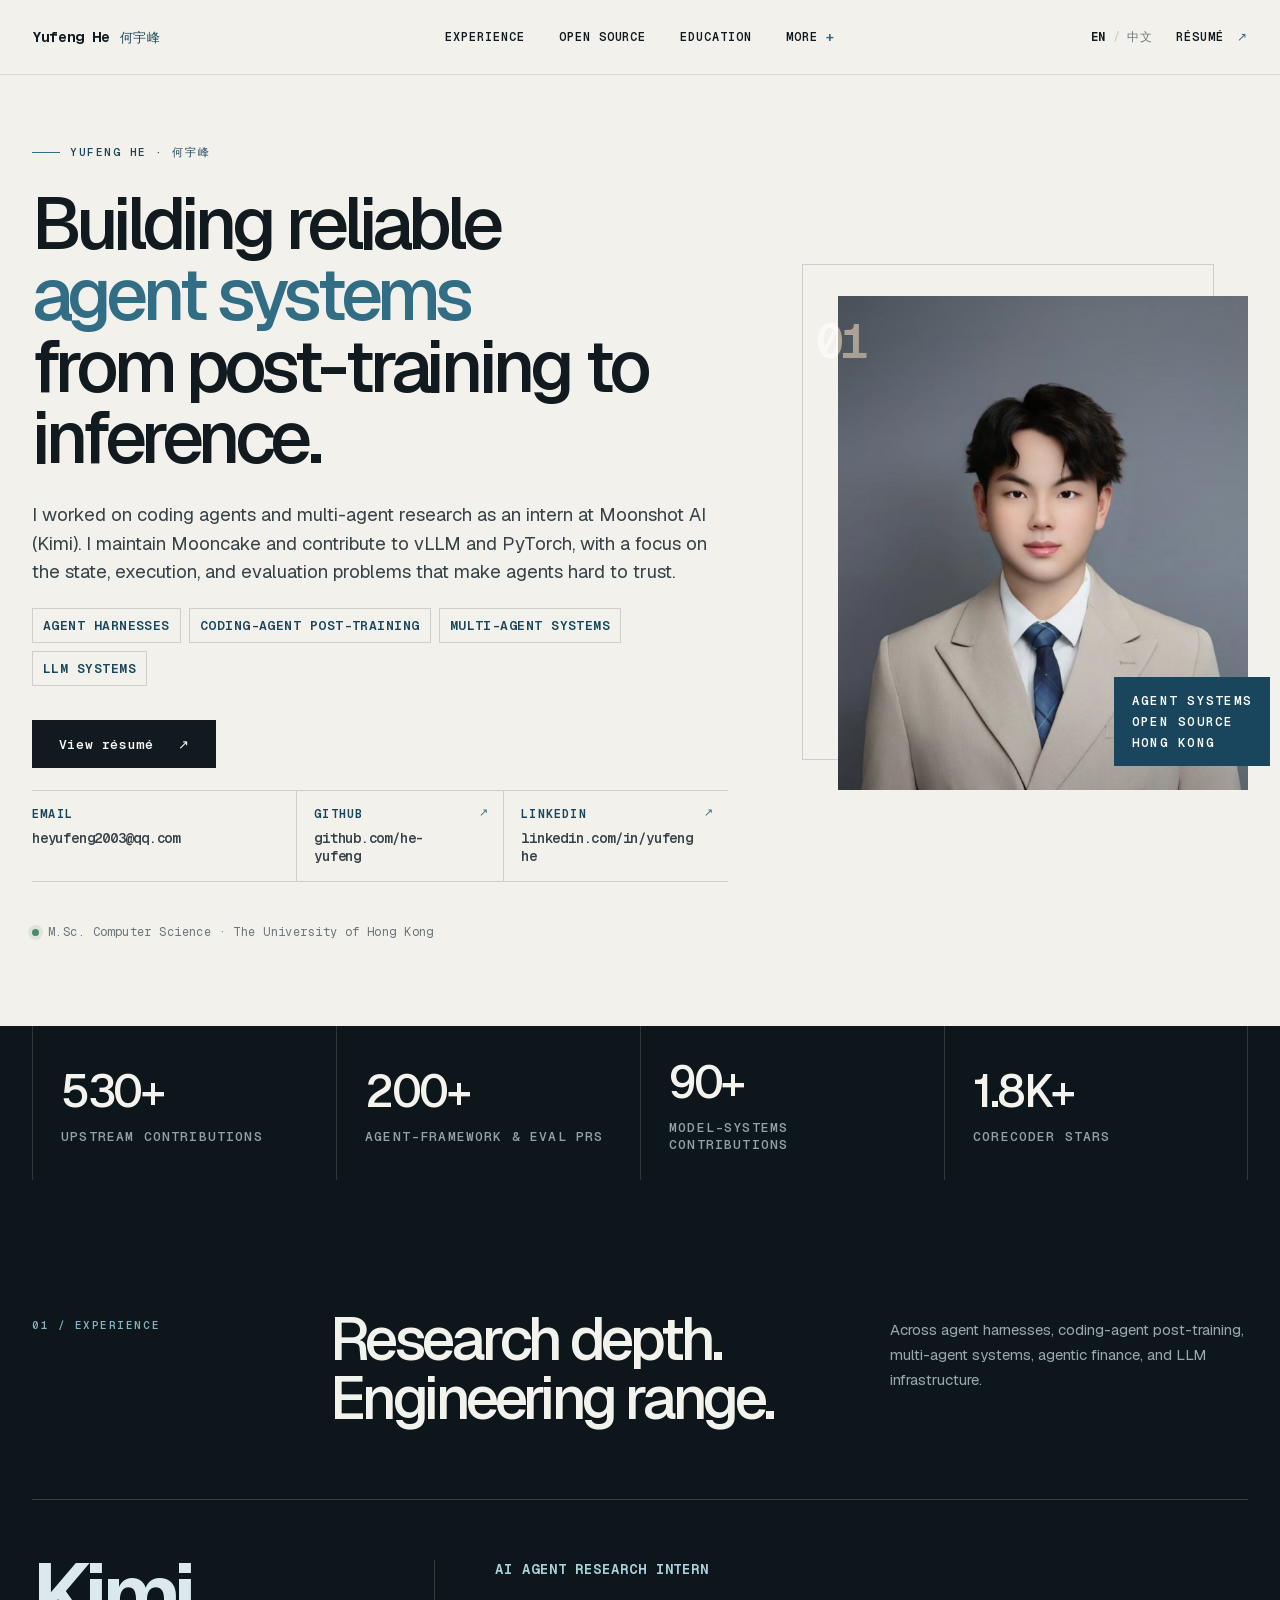
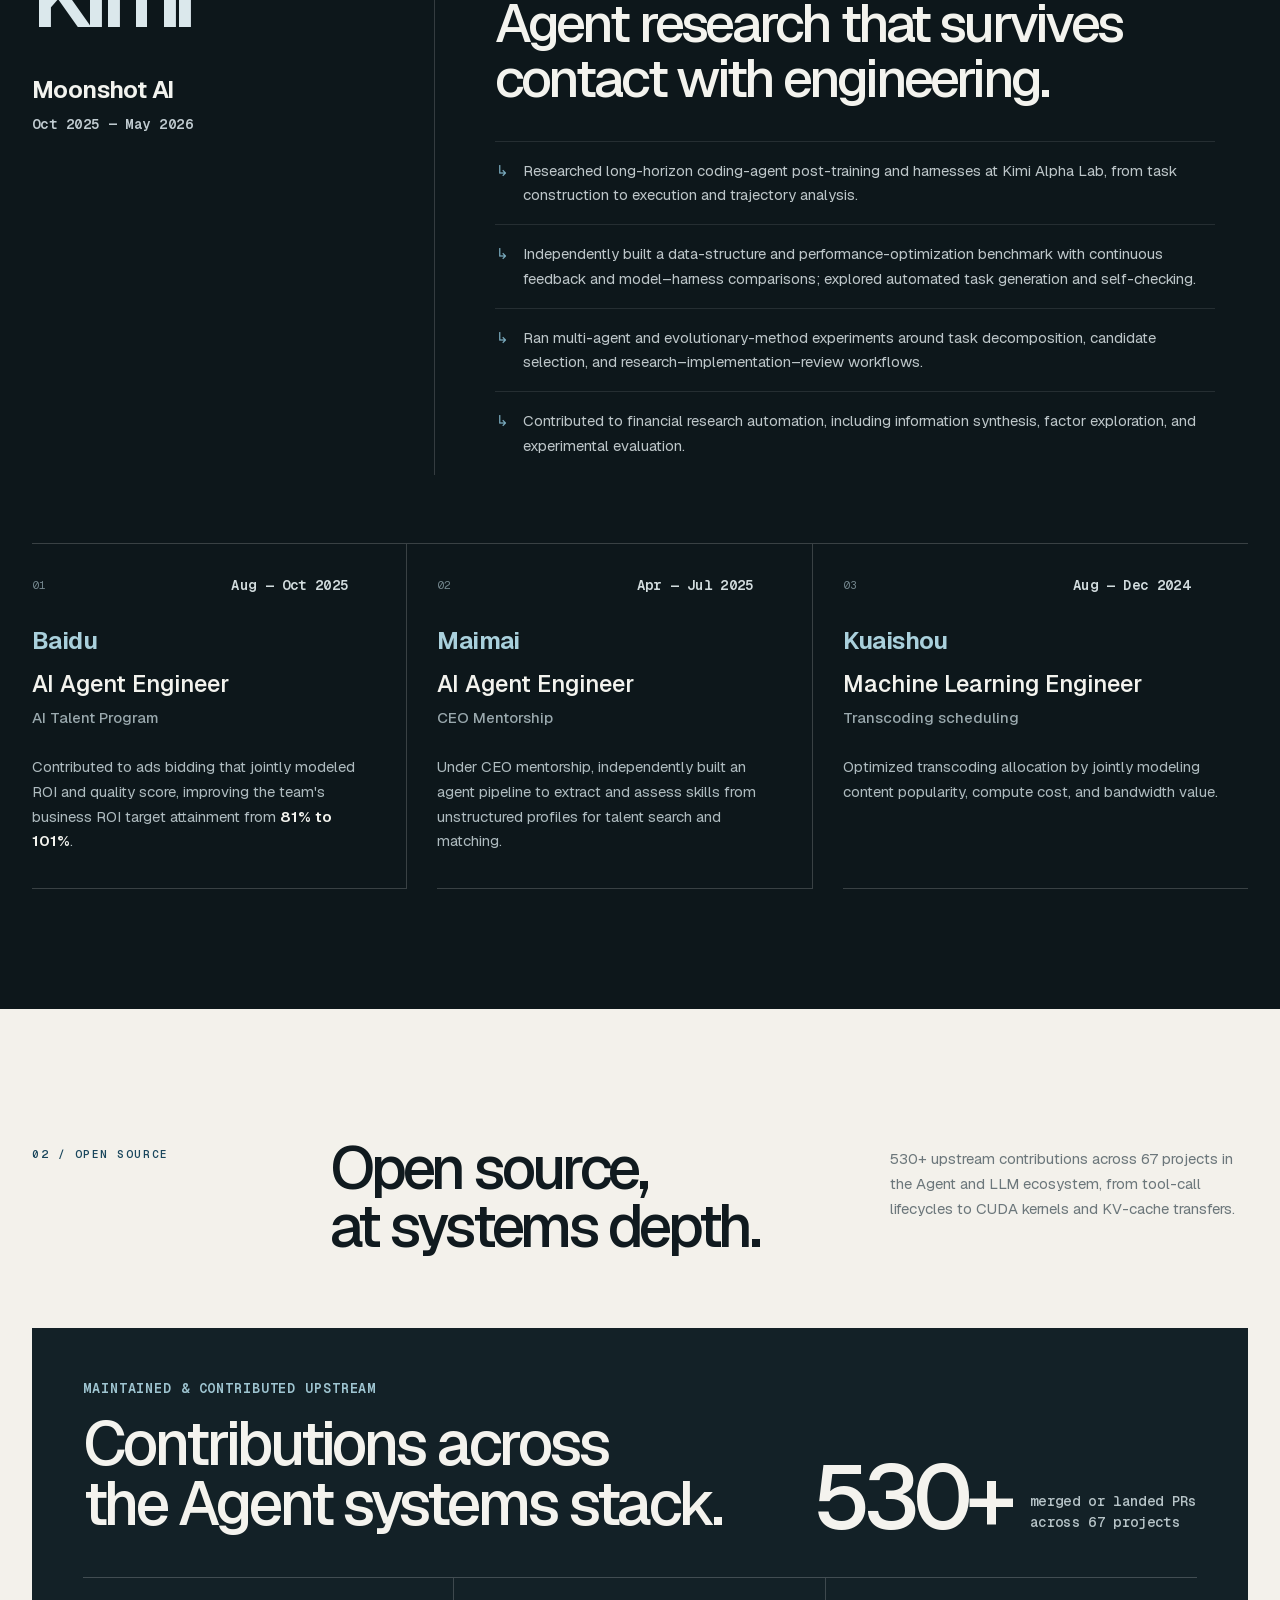
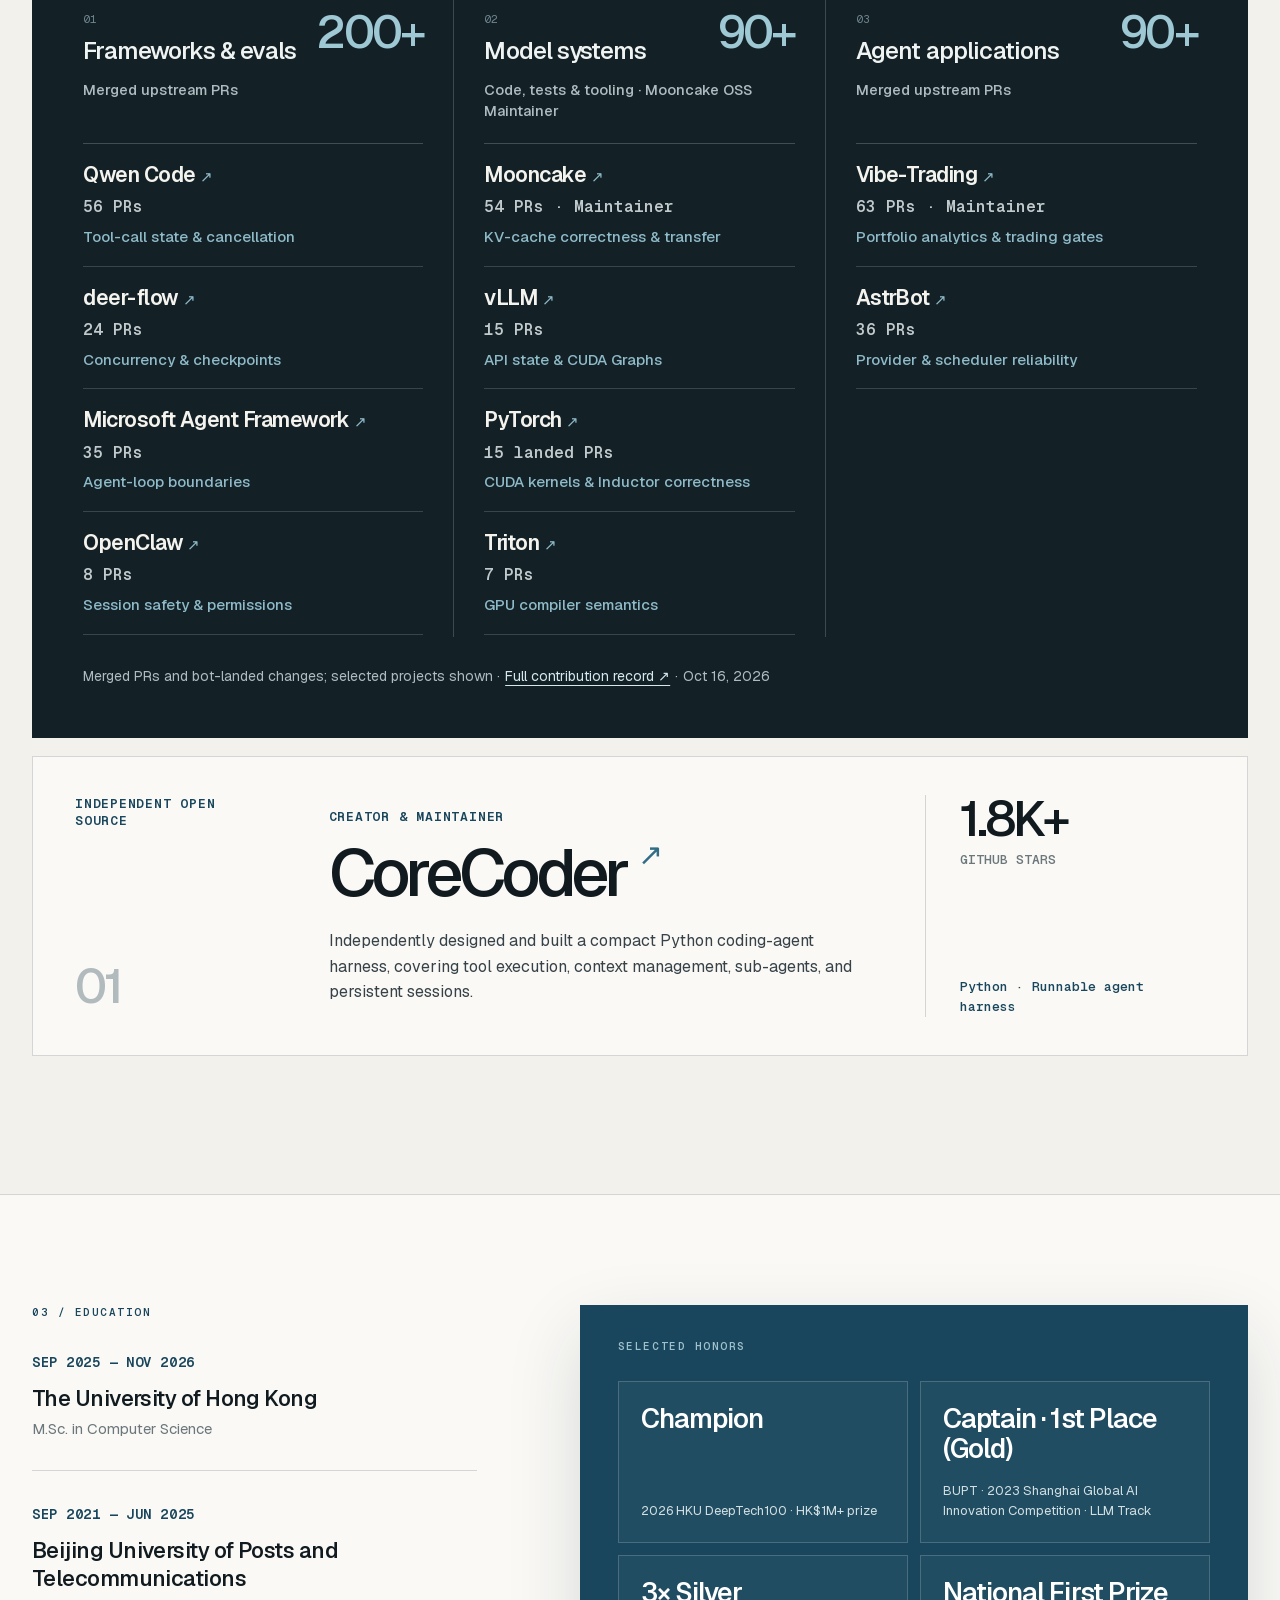
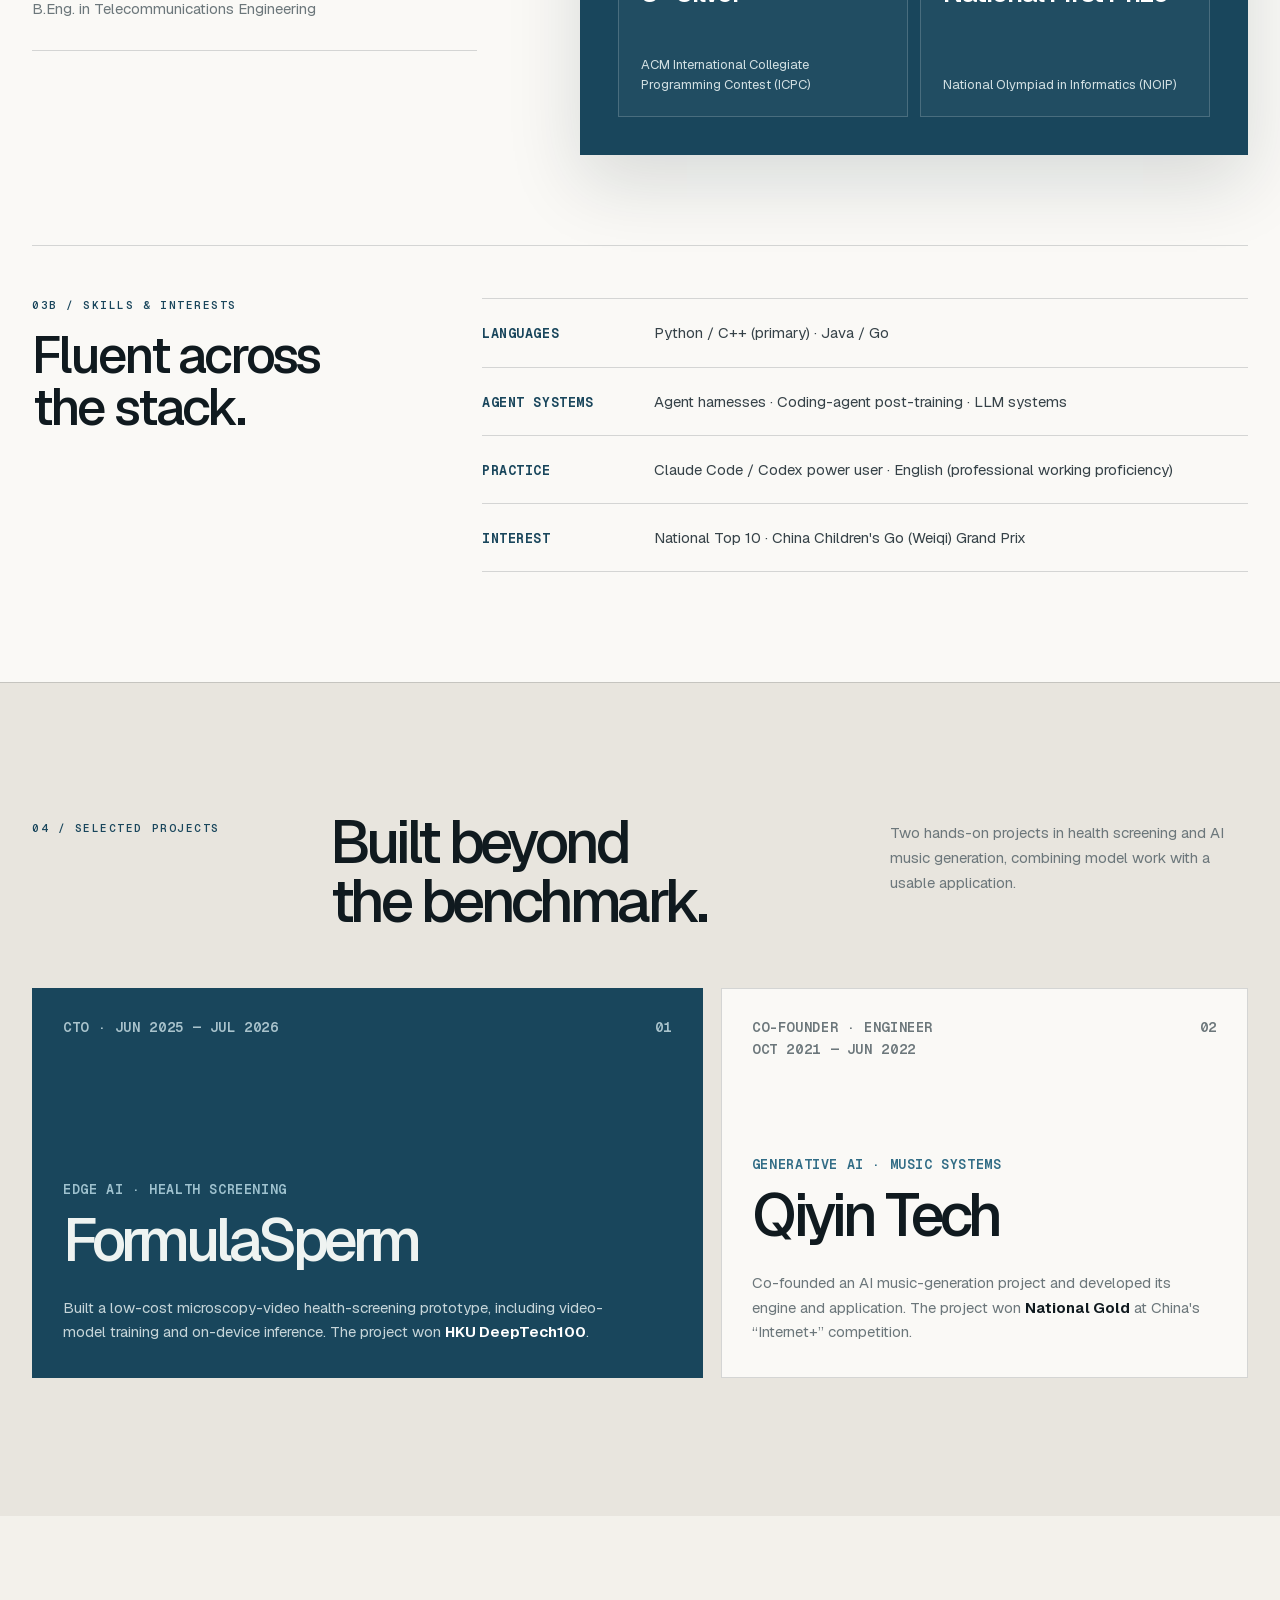
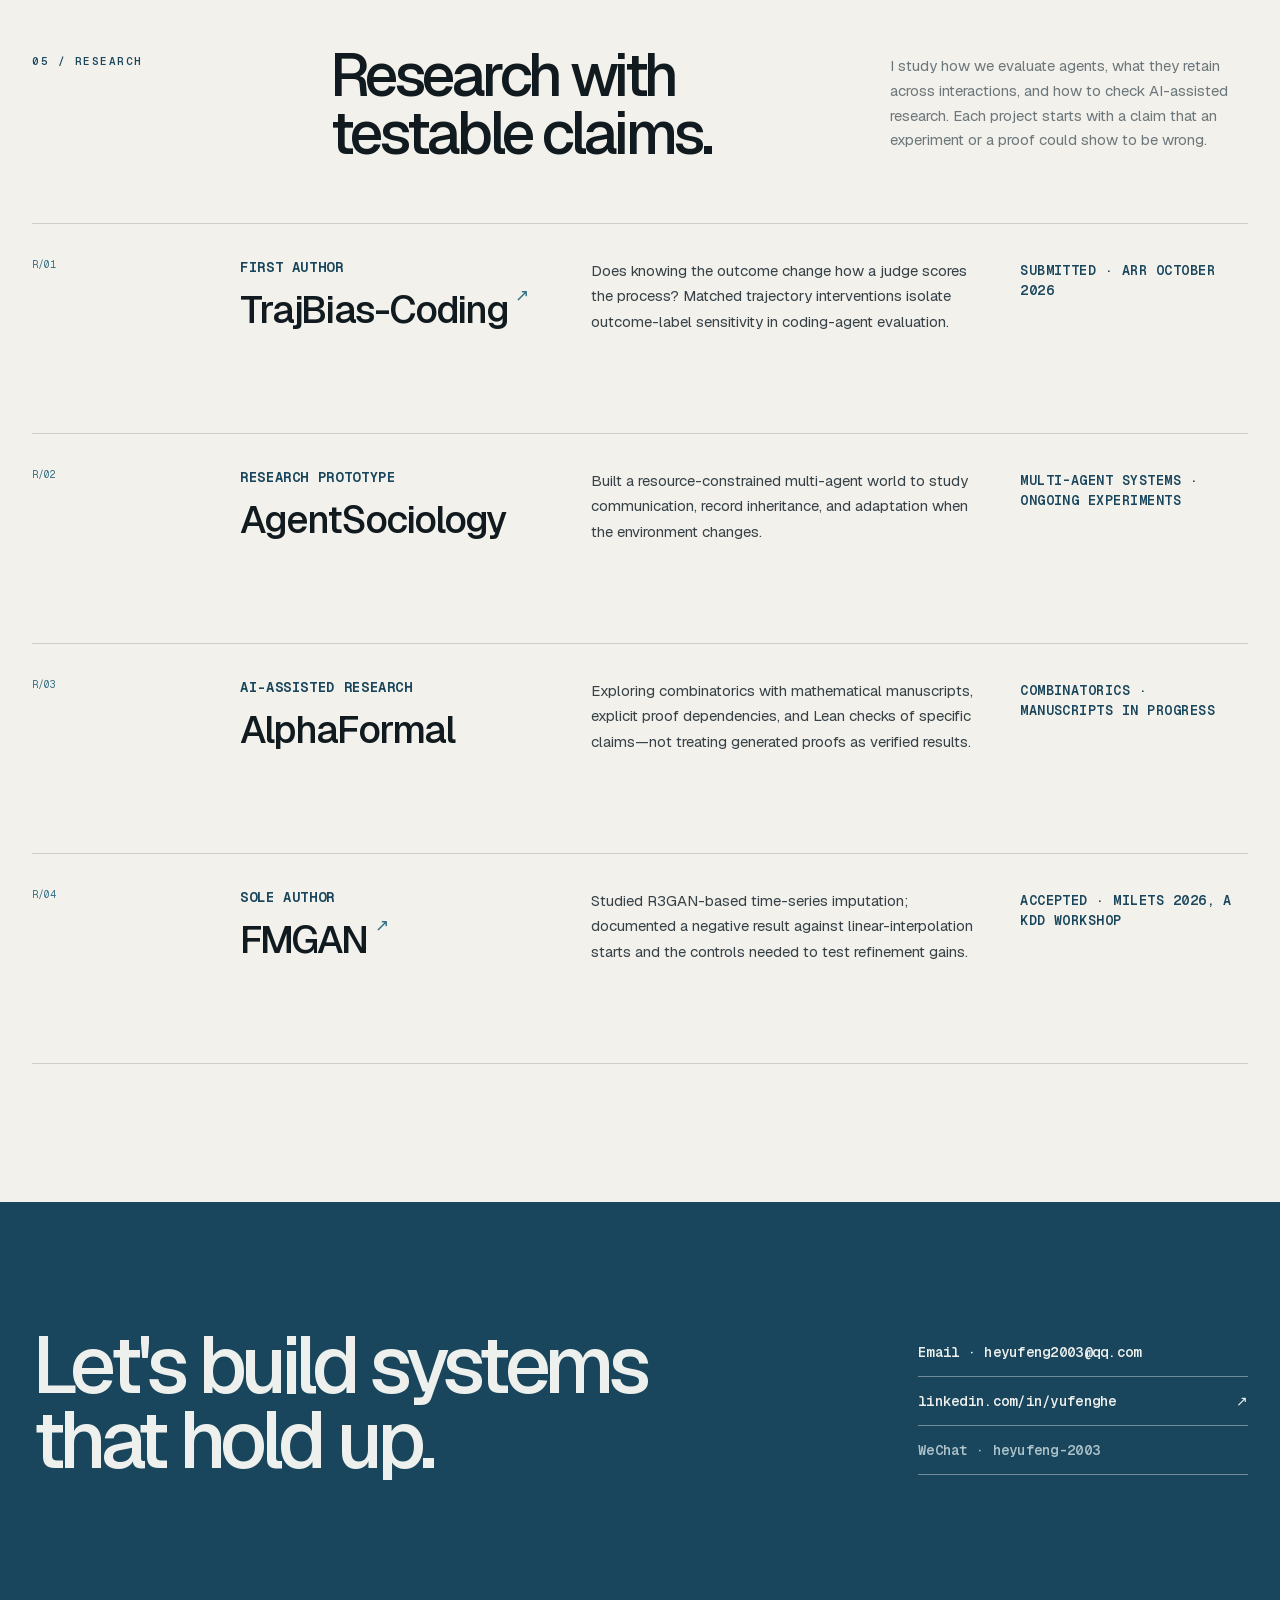
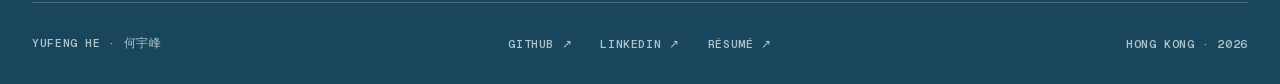
==== commit bec9769f: "Refresh bilingual portfolio and resume with October contribution evidence" ====
--- a/index.html
+++ b/index.html
@@ -4,7 +4,7 @@
   <meta charset="utf-8">
   <meta name="viewport" content="width=device-width, initial-scale=1">
   <title>Yufeng He — Agent Systems from Post-Training to Inference</title>
-  <meta name="description" content="Former Moonshot AI (Kimi) researcher with 459+ merged upstream PRs across agent harnesses, coding-agent post-training, multi-agent systems, and LLM inference.">
+  <meta name="description" content="Mooncake maintainer and former Moonshot AI (Kimi) research intern. 530+ upstream contributions across 67 projects in agent frameworks, evaluation, and model systems.">
   <meta name="keywords" content="Yufeng He,何宇峰,AI Agent Systems,Coding Agent,LLM Infrastructure,Mooncake,vLLM,CoreCoder">
   <meta name="author" content="Yufeng He">
   <meta name="robots" content="index, follow">
@@ -15,7 +15,7 @@
   <meta property="og:type" content="profile">
   <meta property="og:site_name" content="Yufeng He">
   <meta property="og:title" content="Yufeng He — Agent Systems from Post-Training to Inference">
-  <meta property="og:description" content="Former Moonshot AI (Kimi) researcher · 459+ merged upstream PRs across agent systems and LLM inference infrastructure.">
+  <meta property="og:description" content="Mooncake maintainer · Former Kimi research intern · 530+ merged or landed upstream contributions.">
   <meta property="og:url" content="https://heyufeng.me/">
   <meta property="og:locale" content="en_US">
   <meta property="og:locale:alternate" content="zh_CN">
@@ -26,12 +26,12 @@
   <meta property="og:image:alt" content="Yufeng He — Agent Systems from Post-Training to Inference">
   <meta name="twitter:card" content="summary_large_image">
   <meta name="twitter:title" content="Yufeng He — Agent Systems from Post-Training to Inference">
-  <meta name="twitter:description" content="Former Moonshot AI (Kimi) researcher · 459+ merged upstream PRs across agent systems and LLM inference infrastructure.">
+  <meta name="twitter:description" content="Mooncake maintainer · Former Kimi research intern · 530+ merged or landed upstream contributions.">
   <meta name="twitter:image" content="https://heyufeng.me/og-agent-systems.png">
   <meta name="twitter:image:alt" content="Yufeng He — Agent Systems from Post-Training to Inference">
   <link rel="icon" href="./favicon.jpg">
   <link rel="apple-touch-icon" href="./favicon.jpg">
-  <link rel="stylesheet" href="./site.css?v=20261001-profile-v9">
+  <link rel="stylesheet" href="./site.css?v=20261016-profile-v10">
 </head>
-<body><main><script type="application/ld+json">{"@context":"https://schema.org","@type":"Person","name":"Yufeng He","alternateName":"何宇峰","url":"https://heyufeng.me","email":"heyufeng2003@qq.com","image":"https://heyufeng.me/yufeng-he.jpg","alumniOf":[{"@type":"CollegeOrUniversity","name":"Beijing University of Posts and Telecommunications"},{"@type":"CollegeOrUniversity","name":"The University of Hong Kong"}],"sameAs":["https://github.com/he-yufeng","https://www.linkedin.com/in/yufenghe/"],"knowsAbout":["AI Agent Systems","Coding Agent Post-training","LLM Inference","Multi-Agent Systems","Agent Harnesses","Agentic Finance"]}</script><header class="site-header"><nav class="shell nav" aria-label="Primary navigation"><a class="wordmark" href="#top" aria-label="Yufeng He, home"><span class="wordmark-en">Yufeng He</span><span class="wordmark-zh">何宇峰</span></a><div class="nav-links"><a href="#experience">Experience</a><a href="#open-source">Open source</a><a href="#education">Education</a><details class="nav-profile"><summary>More <span aria-hidden="true">+</span></summary><div class="nav-dropdown"><a href="#experience"><span>01</span>Experience</a><a href="#open-source"><span>02</span>Open source</a><a href="#education"><span>03</span>Education &amp; honors</a><a href="#projects"><span>04</span>Selected projects</a><a href="#research"><span>05</span>Research</a><a href="#skills"><span>03B</span>Skills &amp; interests</a><a href="#contact"><span>—</span>Contact</a></div></details></div><div class="nav-utilities"><div class="language-switcher" aria-label="Language"><a href="#top" aria-current="page">EN</a><span aria-hidden="true">/</span><a href="zh/">中文</a></div><a class="nav-resume" href="./Yufeng-He-Resume.pdf" target="_blank" rel="noreferrer">Résumé <span aria-hidden="true">↗</span></a></div></nav></header><section class="hero shell" id="top"><div class="hero-copy"><p class="eyebrow"><span></span> Yufeng He · 何宇峰</p><h1>Building reliable<span>agent systems</span>from post-training to inference.</h1><p class="hero-lede">Former Moonshot AI (Kimi) researcher and current Mooncake OSS Maintainer, working across coding-agent post-training, agent harnesses, multi-agent systems, and LLM inference.</p><div class="hero-focus" aria-label="Focus areas"><span>Agent harnesses</span><span>Coding-agent post-training</span><span>Multi-agent systems</span><span>LLM systems</span></div><div class="hero-actions"><a class="button button-primary button-resume" href="./Yufeng-He-Resume.pdf" target="_blank" rel="noreferrer">View résumé <span>↗</span></a></div><div class="hero-contacts" aria-label="Contact information"><div class="hero-contact hero-contact-email"><span>Email</span><strong>heyufeng2003@qq.com</strong></div><a class="hero-contact" href="https://github.com/he-yufeng" target="_blank" rel="noreferrer"><span>GitHub</span><strong>github.com/he-yufeng</strong><i aria-hidden="true">↗</i></a><a class="hero-contact" href="https://www.linkedin.com/in/yufenghe/" target="_blank" rel="noreferrer"><span>LinkedIn</span><strong>linkedin.com/in/yufenghe</strong><i aria-hidden="true">↗</i></a></div><div class="hero-note"><span class="status-dot"></span>M.Sc. Computer Science · The University of Hong Kong</div></div><div class="portrait-stage" aria-label="Portrait of Yufeng He"><div class="portrait-frame"><img src="./yufeng-he.jpg" alt="Yufeng He" fetchPriority="high"/></div><div class="portrait-index" aria-hidden="true">01</div><div class="portrait-caption"><span>Agent systems</span><span>Open source</span><span>Hong Kong</span></div></div></section><section class="signal-strip" aria-label="Selected impact metrics"><div class="shell signal-grid"><div class="signal"><strong>459+</strong><span>merged upstream PRs</span></div><div class="signal"><strong>60+</strong><span>inference-system fixes</span></div><div class="signal"><strong>200+</strong><span>agent-harness improvements</span></div><div class="signal"><strong>100+</strong><span>agent-application PRs</span></div></div></section><section class="section shell opensource-section"><div class="section-heading" id="open-source"><p class="section-index">02 / Open source</p><h2>Open source,<br/>at systems depth.</h2><p>459+ merged upstream PRs across 65 projects in the Agent and LLM ecosystem, alongside independently developed Agent tooling.</p></div><div class="opensource-stack"><article class="opensource-record"><header class="opensource-record-head"><div><p class="opensource-kicker">Maintained &amp; contributed upstream</p><h3>Contributions across<br/>the Agent systems stack.</h3></div><div class="opensource-total"><strong>459+</strong><span>merged upstream PRs<br/>across 65 projects</span></div></header><div class="contribution-tracks"><section class="contribution-track" aria-labelledby="agent-infra-title"><div class="track-heading"><div><span>01</span><h4 id="agent-infra-title">Agent harnesses</h4></div><strong>200+</strong></div><p class="track-context">Merged upstream PRs</p><div class="track-list" aria-label="Agent harness contributions"><div class="track-row"><a href="https://github.com/QwenLM/qwen-code/pulls?q=is%3Apr+author%3Ahe-yufeng" target="_blank" rel="noreferrer">Qwen Code<!-- --> <span>↗</span></a><span>56+ PRs</span><strong>Tool-call state &amp; cancellation</strong></div><div class="track-row"><a href="https://github.com/bytedance/deer-flow/pulls?q=is%3Apr+author%3Ahe-yufeng" target="_blank" rel="noreferrer">DeerFlow<!-- --> <span>↗</span></a><span>18+ PRs</span><strong>Concurrency &amp; checkpoints</strong></div><div class="track-row"><a href="https://github.com/microsoft/agent-framework/pulls?q=is%3Apr+author%3Ahe-yufeng" target="_blank" rel="noreferrer">Microsoft Agent Framework<!-- --> <span>↗</span></a><span>32+ PRs</span><strong>Agent-loop boundaries</strong></div><div class="track-row"><a href="https://github.com/openclaw/openclaw/pulls?q=is%3Apr+author%3Ahe-yufeng" target="_blank" rel="noreferrer">OpenClaw<!-- --> <span>↗</span></a><span>7+ PRs</span><strong>Session safety &amp; permissions</strong></div></div></section><section class="contribution-track" aria-labelledby="inference-title"><div class="track-heading"><div><span>02</span><h4 id="inference-title">Inference systems</h4></div><strong>60+</strong></div><p class="track-context">System-level fixes · Mooncake OSS Maintainer</p><div class="track-list" aria-label="Inference system contributions"><div class="track-row"><a href="https://github.com/kvcache-ai/Mooncake/pulls?q=is%3Apr+author%3Ahe-yufeng" target="_blank" rel="noreferrer">Mooncake<!-- --> <span>↗</span></a><span>44+ PRs · Maintainer</span><strong>KV-cache correctness &amp; transfer</strong></div><div class="track-row"><a href="https://github.com/vllm-project/vllm/pulls?q=is%3Apr+author%3Ahe-yufeng" target="_blank" rel="noreferrer">vLLM<!-- --> <span>↗</span></a><span>12+ PRs</span><strong>API state &amp; CUDA Graphs</strong></div><div class="track-row"><a href="https://github.com/pytorch/pytorch/commits/main/?author=he-yufeng" target="_blank" rel="noreferrer">PyTorch<!-- --> <span>↗</span></a><span>11+ PRs</span><strong>Kernel &amp; compiler correctness</strong></div><div class="track-row"><a href="https://github.com/triton-lang/triton/pulls?q=is%3Apr+author%3Ahe-yufeng" target="_blank" rel="noreferrer">Triton<!-- --> <span>↗</span></a><span>6+ PRs</span><strong>GPU compiler semantics</strong></div></div></section><section class="contribution-track" aria-labelledby="agent-apps-title"><div class="track-heading"><div><span>03</span><h4 id="agent-apps-title">Agent applications</h4></div><strong>100+</strong></div><p class="track-context">Merged upstream PRs</p><div class="track-list" aria-label="Agent application contributions"><div class="track-row"><a href="https://github.com/HKUDS/Vibe-Trading" target="_blank" rel="noreferrer">Vibe-Trading<!-- --> <span>↗</span></a><span>43+ PRs · Maintainer</span><strong>Portfolio analytics &amp; trading gates</strong></div><div class="track-row"><a href="https://github.com/AstrBotDevs/AstrBot/pulls?q=is%3Apr+author%3Ahe-yufeng" target="_blank" rel="noreferrer">AstrBot<!-- --> <span>↗</span></a><span>33+ PRs</span><strong>Provider &amp; scheduler reliability</strong></div></div></section></div><p class="opensource-source">Selected contributions shown · <a href="https://github.com/he-yufeng#open-source-contributions" target="_blank" rel="noreferrer">Full contribution record ↗</a> · <time dateTime="2026-10-01">Oct 1, 2026</time></p></article><article class="owned-project"><div class="owned-project-index"><span>Independent open source</span><strong>01</strong></div><div class="owned-project-copy"><p>Creator &amp; Maintainer</p><h3><a href="https://github.com/he-yufeng/CoreCoder" target="_blank" rel="noreferrer">CoreCoder <span>↗</span></a></h3><p>Independently designed and built a compact Python coding-agent harness, covering tool execution, context management, sub-agents, and persistent sessions.</p></div><div class="owned-project-meta"><div><strong>1.7K+</strong><span>GitHub stars</span></div><p>Python · Runnable agent harness</p></div></article></div></section><section class="experience-section"><div class="shell section experience-inner" id="experience"><div class="section-heading section-heading-light"><p class="section-index">01 / Experience</p><h2>Research depth.<br/>Engineering range.</h2><p>Across agent harnesses, coding-agent post-training, multi-agent systems, agentic finance, and LLM infrastructure.</p></div><article class="experience-feature"><div class="experience-identity"><p class="company-mark">Kimi</p><div class="experience-brand"><span>Moonshot AI</span><time>Oct 2025 — May 2026</time></div></div><div class="experience-content"><p class="role-label">AI Agent Researcher</p><h3>Agent research that survives contact with engineering.</h3><ul><li>Owned exploratory experiments and engineering validation across agent post-training and harness frameworks at Kimi Alpha Lab.</li><li>Contributed to Kimi Coding Agent post-training alignment; independently built a post-training benchmark for long-horizon coding tasks and contributed to research on self-evolving agent post-training.</li><li>Researched and implemented multi-agent systems and agent-swarm methods; independently owned extensive multi-agent algorithm experiments.</li><li>Core contributor to a strategic quantitative-finance agents program; independently owned several key confidential agent projects.</li></ul></div></article><div class="experience-list"><article><div class="entry-topline"><span>01</span><time>Aug — Oct 2025</time></div><p class="entry-company">Baidu</p><h3>AI Agent Engineer<br/><span>AI Talent Program</span></h3><p>Developed an ad-bidding agent jointly modeling ROI and quality score, raising ROI target attainment from <strong>81% to 101%</strong>.</p></article><article><div class="entry-topline"><span>02</span><time>Apr — Jul 2025</time></div><p class="entry-company">Maimai</p><h3>AI Agent Engineer<br/><span>CEO Mentorship</span></h3><p>Under CEO mentorship, independently built an agent pipeline for skill representation and quality evaluation, improving the automated career-recommendation loop.</p></article><article><div class="entry-topline"><span>03</span><time>Aug — Dec 2024</time></div><p class="entry-company">Kuaishou</p><h3>Machine Learning Engineer<br/><span>Transcoding scheduling</span></h3><p>Optimized transcoding allocation by jointly modeling content popularity, compute cost, and bandwidth value.</p></article></div></div></section><section class="section shell research-section"><div class="section-heading research-heading" id="research"><p class="section-index">05 / Research</p><h2>Studying how<br/>agent systems fail.</h2><p>My research focuses on evaluation blind spots: what long trajectories hide, how multi-agent systems break, and where benchmark scores stop telling the truth.</p></div><div class="research-list"><article><div class="research-index">R/01</div><div><p class="research-role">First author</p><h3><a href="https://github.com/he-yufeng/TrajBias" target="_blank" rel="noreferrer">TrajBias<!-- --> <span>↗</span></a></h3></div><p class="research-copy">Built a coding-agent trajectory-evaluation framework and identified three classes of bias distinct from text evaluation.</p><p class="research-meta">Coding-agent trajectory evaluation</p></article><article><div class="research-index">R/02</div><div><p class="research-role">First author</p><h3>FinAgentFail</h3></div><p class="research-copy">Built a financial multi-agent failure benchmark with a nine-mode taxonomy.</p><p class="research-meta">Multi-agent systems · Financial agents</p></article><article><div class="research-index">R/03</div><div><p class="research-role">Sole author</p><h3><a href="https://github.com/he-yufeng/adversarial-refinement-imputation" target="_blank" rel="noreferrer">FMGAN<!-- --> <span>↗</span></a></h3></div><p class="research-copy">Studied R3GAN-based time-series imputation; documented a negative result against linear-interpolation starts and the controls needed to test refinement gains.</p><p class="research-meta">Published · MiLeTS@KDD 2026</p></article></div></section><section class="venture-section"><div class="shell section" id="projects"><div class="section-heading venture-heading"><p class="section-index">04 / Selected projects</p><h2>Built beyond<br/>the benchmark.</h2><p>Two earlier systems that stretched from edge AI and digital twins to multi-agent music generation—and taught me how to own an engineering outcome.</p></div><div class="venture-grid"><article class="venture-card venture-card-primary"><div class="venture-topline"><span>CTO · Jun 2025 — Jul 2026</span><span>01</span></div><div><p>Edge AI · Health screening</p><h3>FormulaSperm</h3><p>Built an edge-AI health-screening system; trained video models and optimized on-device inference, achieving <strong>sub-3%</strong> digital-twin simulation error.</p></div></article><article class="venture-card"><div class="venture-topline"><span>Full-Stack Engineer<br/>Oct 2021 — Jun 2022</span><span>02</span></div><div><p>Generative AI · Music systems</p><h3>Qiyin Tech</h3><p>Pioneered a collaborative multi-agent music-generation engine that won <strong>National Gold</strong> at China&#x27;s “Internet+” competition.</p></div></article></div></div></section><section class="credentials-section"><div class="shell credentials-grid" id="education"><div><p class="section-index">03 / Education</p><div class="education-entry"><span>Sep 2025 — Nov 2026</span><h3>The University of Hong Kong</h3><p>M.Sc. in Computer Science</p></div><div class="education-entry"><span>Sep 2021 — Jun 2025</span><h3>Beijing University of Posts and Telecommunications</h3><p>B.Eng. in Telecommunications Engineering</p></div></div><div class="honors-column"><p class="section-index">Selected honors</p><ul><li><strong>Champion</strong><span>2026 HKU DeepTech100 · HK$1M+ prize</span></li><li><strong>Captain · 1st Place (Gold)</strong><span>BUPT · 2023 Shanghai Global AI Innovation Competition · LLM Track</span></li><li><strong>3× Silver</strong><span>ACM International Collegiate Programming Contest (ICPC)</span></li><li><strong>National First Prize</strong><span>National Olympiad in Informatics (NOIP)</span></li></ul></div></div><div class="shell skills-panel" id="skills"><div class="skills-intro"><p class="section-index">03B / Skills &amp; interests</p><h3>Fluent across the stack.</h3></div><div class="skills-groups"><div><span>Languages</span><p>Python / C++ (primary) · Java / Go</p></div><div><span>Agent systems</span><p>Agent harnesses · Coding-agent post-training · LLM systems</p></div><div><span>Practice</span><p>Claude Code / Codex power user · English (professional working proficiency)</p></div><div><span>Interest</span><p>National Top 10 · China Children&#x27;s Go (Weiqi) Grand Prix</p></div></div></div></section><footer class="footer"><div class="shell footer-top" id="contact"><p>Let&#x27;s build systems<br/>that hold up.</p><div class="footer-contact"><span class="footer-email">Email · heyufeng2003@qq.com</span><a href="https://www.linkedin.com/in/yufenghe/" target="_blank" rel="noreferrer">linkedin.com/in/yufenghe <span>↗</span></a><span>WeChat · heyufeng-2003</span></div></div><div class="shell footer-bottom"><span>Yufeng He · 何宇峰</span><div><a href="https://github.com/he-yufeng" target="_blank" rel="noreferrer">GitHub ↗</a><a href="https://www.linkedin.com/in/yufenghe/" target="_blank" rel="noreferrer">LinkedIn ↗</a><a href="./Yufeng-He-Resume.pdf" target="_blank" rel="noreferrer">Résumé ↗</a></div><span>Hong Kong · 2026</span></div></footer></main></body>
+<body><main><script type="application/ld+json">{"@context":"https://schema.org","@type":"Person","name":"Yufeng He","alternateName":"何宇峰","url":"https://heyufeng.me","email":"heyufeng2003@qq.com","image":"https://heyufeng.me/yufeng-he.jpg","alumniOf":[{"@type":"CollegeOrUniversity","name":"Beijing University of Posts and Telecommunications"},{"@type":"CollegeOrUniversity","name":"The University of Hong Kong"}],"sameAs":["https://github.com/he-yufeng","https://www.linkedin.com/in/yufenghe/"],"knowsAbout":["AI Agent Systems","Coding Agent Post-training","LLM Inference","Multi-Agent Systems","Agent Harnesses","Agentic Finance"]}</script><header class="site-header"><nav class="shell nav" aria-label="Primary navigation"><a class="wordmark" href="#top" aria-label="Yufeng He, home"><span class="wordmark-en">Yufeng He</span><span class="wordmark-zh">何宇峰</span></a><div class="nav-links"><a href="#experience">Experience</a><a href="#open-source">Open source</a><a href="#education">Education</a><details class="nav-profile"><summary>More <span aria-hidden="true">+</span></summary><div class="nav-dropdown"><a href="#experience"><span>01</span>Experience</a><a href="#open-source"><span>02</span>Open source</a><a href="#education"><span>03</span>Education &amp; honors</a><a href="#projects"><span>04</span>Selected projects</a><a href="#research"><span>05</span>Research</a><a href="#skills"><span>03B</span>Skills &amp; interests</a><a href="#contact"><span>—</span>Contact</a></div></details></div><div class="nav-utilities"><div class="language-switcher" aria-label="Language"><a href="#top" aria-current="page">EN</a><span aria-hidden="true">/</span><a href="zh/">中文</a></div><a class="nav-resume" href="./Yufeng-He-Resume.pdf" target="_blank" rel="noreferrer">Résumé <span aria-hidden="true">↗</span></a></div></nav></header><section class="hero shell" id="top"><div class="hero-copy"><p class="eyebrow"><span></span> Yufeng He · 何宇峰</p><h1>Building reliable<span>agent systems</span>from post-training to inference.</h1><p class="hero-lede">I worked on coding agents and multi-agent research as an intern at Moonshot AI (Kimi). I maintain Mooncake and contribute to vLLM and PyTorch, with a focus on the state, execution, and evaluation problems that make agents hard to trust.</p><div class="hero-focus" aria-label="Focus areas"><span>Agent harnesses</span><span>Coding-agent post-training</span><span>Multi-agent systems</span><span>LLM systems</span></div><div class="hero-actions"><a class="button button-primary button-resume" href="./Yufeng-He-Resume.pdf" target="_blank" rel="noreferrer">View résumé <span>↗</span></a></div><div class="hero-contacts" aria-label="Contact information"><div class="hero-contact hero-contact-email"><span>Email</span><strong>heyufeng2003@qq.com</strong></div><a class="hero-contact" href="https://github.com/he-yufeng" target="_blank" rel="noreferrer"><span>GitHub</span><strong>github.com/he-yufeng</strong><i aria-hidden="true">↗</i></a><a class="hero-contact" href="https://www.linkedin.com/in/yufenghe/" target="_blank" rel="noreferrer"><span>LinkedIn</span><strong>linkedin.com/in/yufenghe</strong><i aria-hidden="true">↗</i></a></div><div class="hero-note"><span class="status-dot"></span>M.Sc. Computer Science · The University of Hong Kong</div></div><div class="portrait-stage" aria-label="Portrait of Yufeng He"><div class="portrait-frame"><img src="./yufeng-he.jpg" alt="Yufeng He" fetchPriority="high"/></div><div class="portrait-index" aria-hidden="true">01</div><div class="portrait-caption"><span>Agent systems</span><span>Open source</span><span>Hong Kong</span></div></div></section><section class="signal-strip" aria-label="Selected impact metrics"><div class="shell signal-grid"><div class="signal"><strong>530+</strong><span>upstream contributions</span></div><div class="signal"><strong>200+</strong><span>agent-framework &amp; eval PRs</span></div><div class="signal"><strong>90+</strong><span>model-systems contributions</span></div><div class="signal"><strong>1.8K+</strong><span>CoreCoder stars</span></div></div></section><section class="section shell opensource-section"><div class="section-heading" id="open-source"><p class="section-index">02 / Open source</p><h2>Open source,<br/>at systems depth.</h2><p>530+ upstream contributions across 67 projects in the Agent and LLM ecosystem, from tool-call lifecycles to CUDA kernels and KV-cache transfers.</p></div><div class="opensource-stack"><article class="opensource-record"><header class="opensource-record-head"><div><p class="opensource-kicker">Maintained &amp; contributed upstream</p><h3>Contributions across<br/>the Agent systems stack.</h3></div><div class="opensource-total"><strong>530+</strong><span>merged or landed PRs<br/>across 67 projects</span></div></header><div class="contribution-tracks"><section class="contribution-track" aria-labelledby="agent-infra-title"><div class="track-heading"><div><span>01</span><h4 id="agent-infra-title">Frameworks &amp; evals</h4></div><strong>200+</strong></div><p class="track-context">Merged upstream PRs</p><div class="track-list" aria-label="Agent harness contributions"><div class="track-row"><a href="https://github.com/QwenLM/qwen-code/pulls?q=is%3Apr+is%3Amerged+author%3Ahe-yufeng" target="_blank" rel="noreferrer">Qwen Code<!-- --> <span>↗</span></a><span>56 PRs</span><strong>Tool-call state &amp; cancellation</strong></div><div class="track-row"><a href="https://github.com/bytedance/deer-flow/pulls?q=is%3Apr+is%3Amerged+author%3Ahe-yufeng" target="_blank" rel="noreferrer">deer-flow<!-- --> <span>↗</span></a><span>24 PRs</span><strong>Concurrency &amp; checkpoints</strong></div><div class="track-row"><a href="https://github.com/microsoft/agent-framework/pulls?q=is%3Apr+is%3Amerged+author%3Ahe-yufeng" target="_blank" rel="noreferrer">Microsoft Agent Framework<!-- --> <span>↗</span></a><span>35 PRs</span><strong>Agent-loop boundaries</strong></div><div class="track-row"><a href="https://github.com/openclaw/openclaw/pulls?q=is%3Apr+is%3Amerged+author%3Ahe-yufeng" target="_blank" rel="noreferrer">OpenClaw<!-- --> <span>↗</span></a><span>8 PRs</span><strong>Session safety &amp; permissions</strong></div></div></section><section class="contribution-track" aria-labelledby="inference-title"><div class="track-heading"><div><span>02</span><h4 id="inference-title">Model systems</h4></div><strong>90+</strong></div><p class="track-context">Code, tests &amp; tooling · Mooncake OSS Maintainer</p><div class="track-list" aria-label="Inference system contributions"><div class="track-row"><a href="https://github.com/kvcache-ai/Mooncake/pulls?q=is%3Apr+is%3Amerged+author%3Ahe-yufeng" target="_blank" rel="noreferrer">Mooncake<!-- --> <span>↗</span></a><span>54 PRs · Maintainer</span><strong>KV-cache correctness &amp; transfer</strong></div><div class="track-row"><a href="https://github.com/vllm-project/vllm/pulls?q=is%3Apr+is%3Amerged+author%3Ahe-yufeng" target="_blank" rel="noreferrer">vLLM<!-- --> <span>↗</span></a><span>15 PRs</span><strong>API state &amp; CUDA Graphs</strong></div><div class="track-row"><a href="https://github.com/pytorch/pytorch/commits/main/?author=he-yufeng" target="_blank" rel="noreferrer">PyTorch<!-- --> <span>↗</span></a><span>15 landed PRs</span><strong>CUDA kernels &amp; Inductor correctness</strong></div><div class="track-row"><a href="https://github.com/triton-lang/triton/pulls?q=is%3Apr+is%3Amerged+author%3Ahe-yufeng" target="_blank" rel="noreferrer">Triton<!-- --> <span>↗</span></a><span>7 PRs</span><strong>GPU compiler semantics</strong></div></div></section><section class="contribution-track" aria-labelledby="agent-apps-title"><div class="track-heading"><div><span>03</span><h4 id="agent-apps-title">Agent applications</h4></div><strong>90+</strong></div><p class="track-context">Merged upstream PRs</p><div class="track-list" aria-label="Agent application contributions"><div class="track-row"><a href="https://github.com/HKUDS/Vibe-Trading" target="_blank" rel="noreferrer">Vibe-Trading<!-- --> <span>↗</span></a><span>63 PRs · Maintainer</span><strong>Portfolio analytics &amp; trading gates</strong></div><div class="track-row"><a href="https://github.com/AstrBotDevs/AstrBot/pulls?q=is%3Apr+is%3Amerged+author%3Ahe-yufeng" target="_blank" rel="noreferrer">AstrBot<!-- --> <span>↗</span></a><span>36 PRs</span><strong>Provider &amp; scheduler reliability</strong></div></div></section></div><p class="opensource-source">Merged PRs and bot-landed changes; selected projects shown · <a href="https://github.com/he-yufeng#open-source-contributions" target="_blank" rel="noreferrer">Full contribution record ↗</a> · <time dateTime="2026-10-16">Oct 16, 2026</time></p></article><article class="owned-project"><div class="owned-project-index"><span>Independent open source</span><strong>01</strong></div><div class="owned-project-copy"><p>Creator &amp; Maintainer</p><h3><a href="https://github.com/he-yufeng/CoreCoder" target="_blank" rel="noreferrer">CoreCoder <span>↗</span></a></h3><p>Independently designed and built a compact Python coding-agent harness, covering tool execution, context management, sub-agents, and persistent sessions.</p></div><div class="owned-project-meta"><div><strong>1.8K+</strong><span>GitHub stars</span></div><p>Python · Runnable agent harness</p></div></article></div></section><section class="experience-section"><div class="shell section experience-inner" id="experience"><div class="section-heading section-heading-light"><p class="section-index">01 / Experience</p><h2>Research depth.<br/>Engineering range.</h2><p>Across agent harnesses, coding-agent post-training, multi-agent systems, agentic finance, and LLM infrastructure.</p></div><article class="experience-feature"><div class="experience-identity"><p class="company-mark">Kimi</p><div class="experience-brand"><span>Moonshot AI</span><time>Oct 2025 — May 2026</time></div></div><div class="experience-content"><p class="role-label">AI Agent Research Intern</p><h3>Agent research that survives contact with engineering.</h3><ul><li>Researched long-horizon coding-agent post-training and harnesses at Kimi Alpha Lab, from task construction to execution and trajectory analysis.</li><li>Independently built a data-structure and performance-optimization benchmark with continuous feedback and model–harness comparisons; explored automated task generation and self-checking.</li><li>Ran multi-agent and evolutionary-method experiments around task decomposition, candidate selection, and research–implementation–review workflows.</li><li>Contributed to financial research automation, including information synthesis, factor exploration, and experimental evaluation.</li></ul></div></article><div class="experience-list"><article><div class="entry-topline"><span>01</span><time>Aug — Oct 2025</time></div><p class="entry-company">Baidu</p><h3>AI Agent Engineer<br/><span>AI Talent Program</span></h3><p>Contributed to ads bidding that jointly modeled ROI and quality score, improving the team&#x27;s business ROI target attainment from <strong>81% to 101%</strong>.</p></article><article><div class="entry-topline"><span>02</span><time>Apr — Jul 2025</time></div><p class="entry-company">Maimai</p><h3>AI Agent Engineer<br/><span>CEO Mentorship</span></h3><p>Under CEO mentorship, independently built an agent pipeline to extract and assess skills from unstructured profiles for talent search and matching.</p></article><article><div class="entry-topline"><span>03</span><time>Aug — Dec 2024</time></div><p class="entry-company">Kuaishou</p><h3>Machine Learning Engineer<br/><span>Transcoding scheduling</span></h3><p>Optimized transcoding allocation by jointly modeling content popularity, compute cost, and bandwidth value.</p></article></div></div></section><section class="section shell research-section"><div class="section-heading research-heading" id="research"><p class="section-index">05 / Research</p><h2>Research with<br/>testable claims.</h2><p>I study how we evaluate agents, what they retain across interactions, and how to check AI-assisted research. Each project starts with a claim that an experiment or a proof could show to be wrong.</p></div><div class="research-list"><article><div class="research-index">R/01</div><div><p class="research-role">First author</p><h3><a href="https://github.com/he-yufeng/TrajBias" target="_blank" rel="noreferrer">TrajBias-Coding<!-- --> <span>↗</span></a></h3></div><p class="research-copy">Does knowing the outcome change how a judge scores the process? Matched trajectory interventions isolate outcome-label sensitivity in coding-agent evaluation.</p><p class="research-meta">Submitted · ARR October 2026</p></article><article><div class="research-index">R/02</div><div><p class="research-role">Research prototype</p><h3>AgentSociology</h3></div><p class="research-copy">Built a resource-constrained multi-agent world to study communication, record inheritance, and adaptation when the environment changes.</p><p class="research-meta">Multi-agent systems · Ongoing experiments</p></article><article><div class="research-index">R/03</div><div><p class="research-role">AI-assisted research</p><h3>AlphaFormal</h3></div><p class="research-copy">Exploring combinatorics with mathematical manuscripts, explicit proof dependencies, and Lean checks of specific claims—not treating generated proofs as verified results.</p><p class="research-meta">Combinatorics · Manuscripts in progress</p></article><article><div class="research-index">R/04</div><div><p class="research-role">Sole author</p><h3><a href="https://github.com/he-yufeng/adversarial-refinement-imputation" target="_blank" rel="noreferrer">FMGAN<!-- --> <span>↗</span></a></h3></div><p class="research-copy">Studied R3GAN-based time-series imputation; documented a negative result against linear-interpolation starts and the controls needed to test refinement gains.</p><p class="research-meta">Accepted · MiLeTS 2026, a KDD workshop</p></article></div></section><section class="venture-section"><div class="shell section" id="projects"><div class="section-heading venture-heading"><p class="section-index">04 / Selected projects</p><h2>Built beyond<br/>the benchmark.</h2><p>Two hands-on projects in health screening and AI music generation, combining model work with a usable application.</p></div><div class="venture-grid"><article class="venture-card venture-card-primary"><div class="venture-topline"><span>CTO · Jun 2025 — Jul 2026</span><span>01</span></div><div><p>Edge AI · Health screening</p><h3>FormulaSperm</h3><p>Built a low-cost microscopy-video health-screening prototype, including video-model training and on-device inference. The project won <strong>HKU DeepTech100</strong>.</p></div></article><article class="venture-card"><div class="venture-topline"><span>Co-founder · Engineer<br/>Oct 2021 — Jun 2022</span><span>02</span></div><div><p>Generative AI · Music systems</p><h3>Qiyin Tech</h3><p>Co-founded an AI music-generation project and developed its engine and application. The project won <strong>National Gold</strong> at China&#x27;s “Internet+” competition.</p></div></article></div></div></section><section class="credentials-section"><div class="shell credentials-grid" id="education"><div><p class="section-index">03 / Education</p><div class="education-entry"><span>Sep 2025 — Nov 2026</span><h3>The University of Hong Kong</h3><p>M.Sc. in Computer Science</p></div><div class="education-entry"><span>Sep 2021 — Jun 2025</span><h3>Beijing University of Posts and Telecommunications</h3><p>B.Eng. in Telecommunications Engineering</p></div></div><div class="honors-column"><p class="section-index">Selected honors</p><ul><li><strong>Champion</strong><span>2026 HKU DeepTech100 · HK$1M+ prize</span></li><li><strong>Captain · 1st Place (Gold)</strong><span>BUPT · 2023 Shanghai Global AI Innovation Competition · LLM Track</span></li><li><strong>3× Silver</strong><span>ACM International Collegiate Programming Contest (ICPC)</span></li><li><strong>National First Prize</strong><span>National Olympiad in Informatics (NOIP)</span></li></ul></div></div><div class="shell skills-panel" id="skills"><div class="skills-intro"><p class="section-index">03B / Skills &amp; interests</p><h3>Fluent across the stack.</h3></div><div class="skills-groups"><div><span>Languages</span><p>Python / C++ (primary) · Java / Go</p></div><div><span>Agent systems</span><p>Agent harnesses · Coding-agent post-training · LLM systems</p></div><div><span>Practice</span><p>Claude Code / Codex power user · English (professional working proficiency)</p></div><div><span>Interest</span><p>National Top 10 · China Children&#x27;s Go (Weiqi) Grand Prix</p></div></div></div></section><footer class="footer"><div class="shell footer-top" id="contact"><p>Let&#x27;s build systems<br/>that hold up.</p><div class="footer-contact"><span class="footer-email">Email · heyufeng2003@qq.com</span><a href="https://www.linkedin.com/in/yufenghe/" target="_blank" rel="noreferrer">linkedin.com/in/yufenghe <span>↗</span></a><span>WeChat · heyufeng-2003</span></div></div><div class="shell footer-bottom"><span>Yufeng He · 何宇峰</span><div><a href="https://github.com/he-yufeng" target="_blank" rel="noreferrer">GitHub ↗</a><a href="https://www.linkedin.com/in/yufenghe/" target="_blank" rel="noreferrer">LinkedIn ↗</a><a href="./Yufeng-He-Resume.pdf" target="_blank" rel="noreferrer">Résumé ↗</a></div><span>Hong Kong · 2026</span></div></footer></main></body>
 </html>
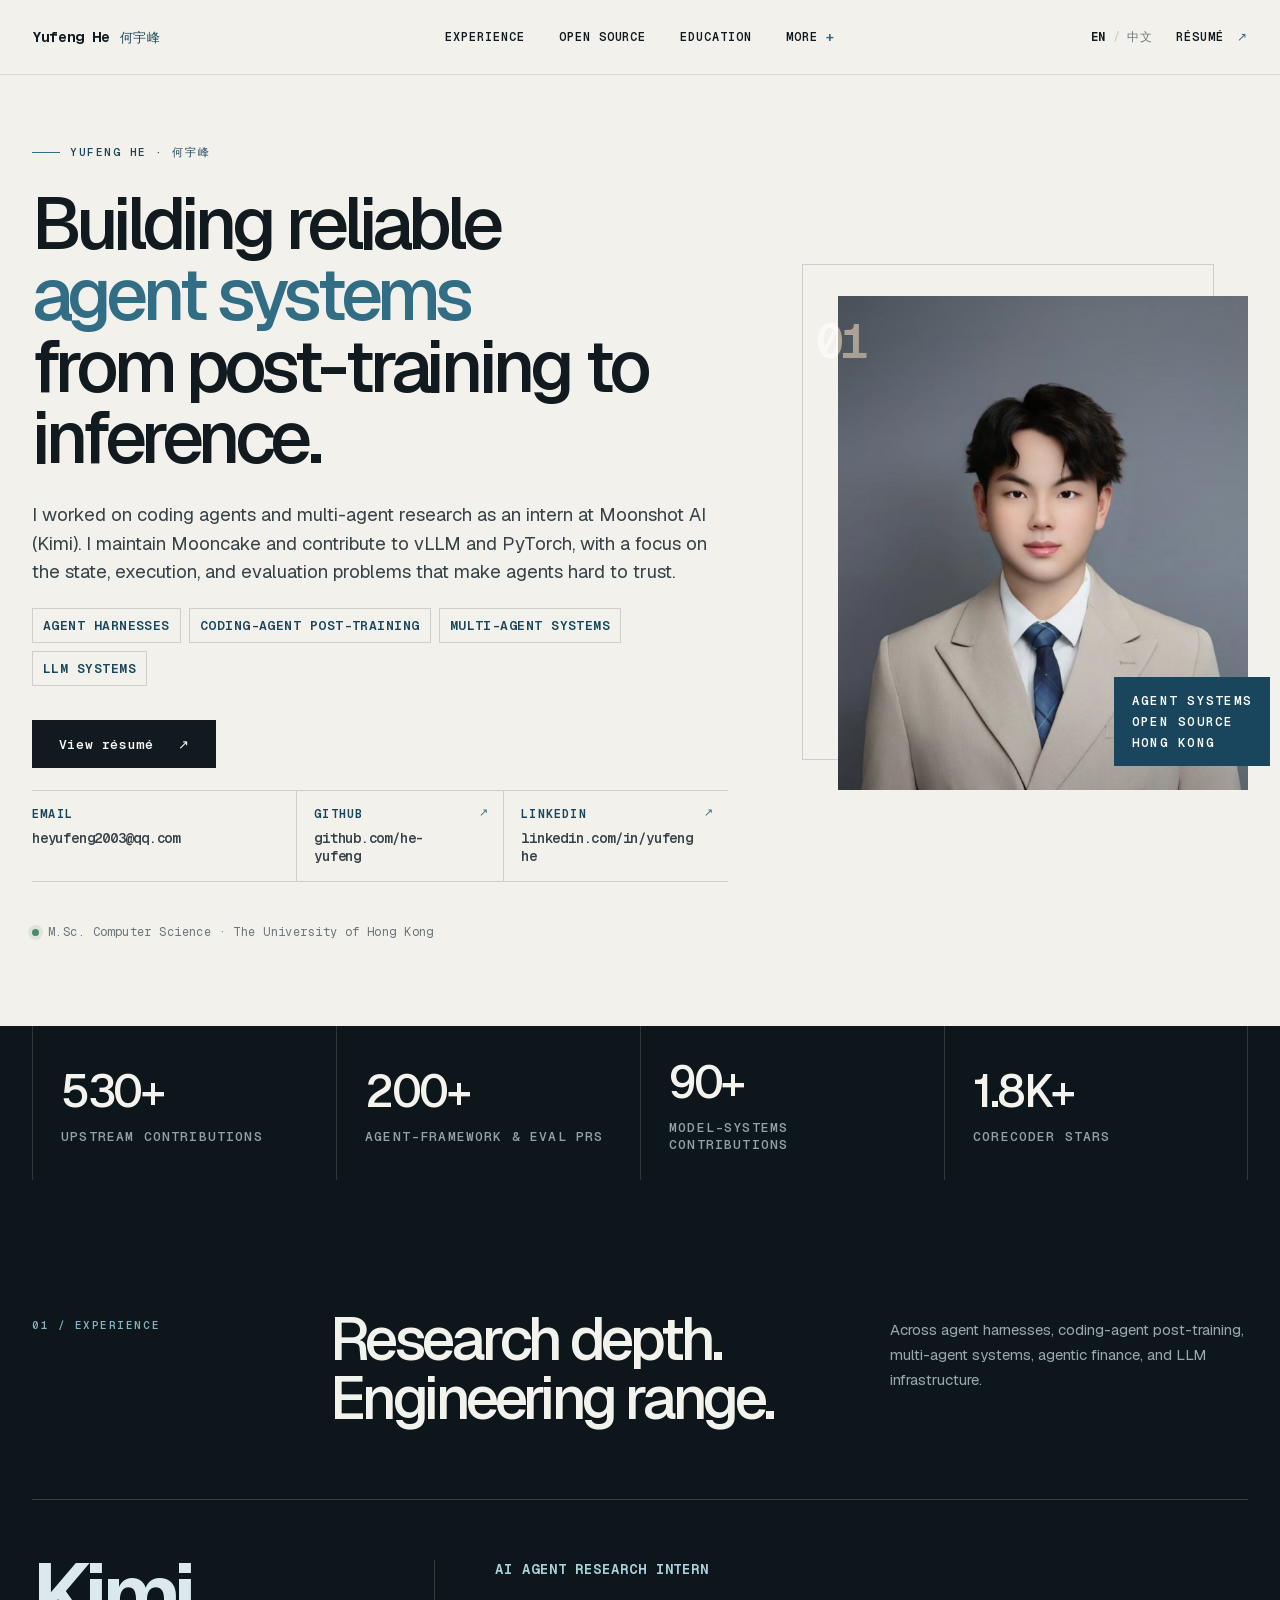
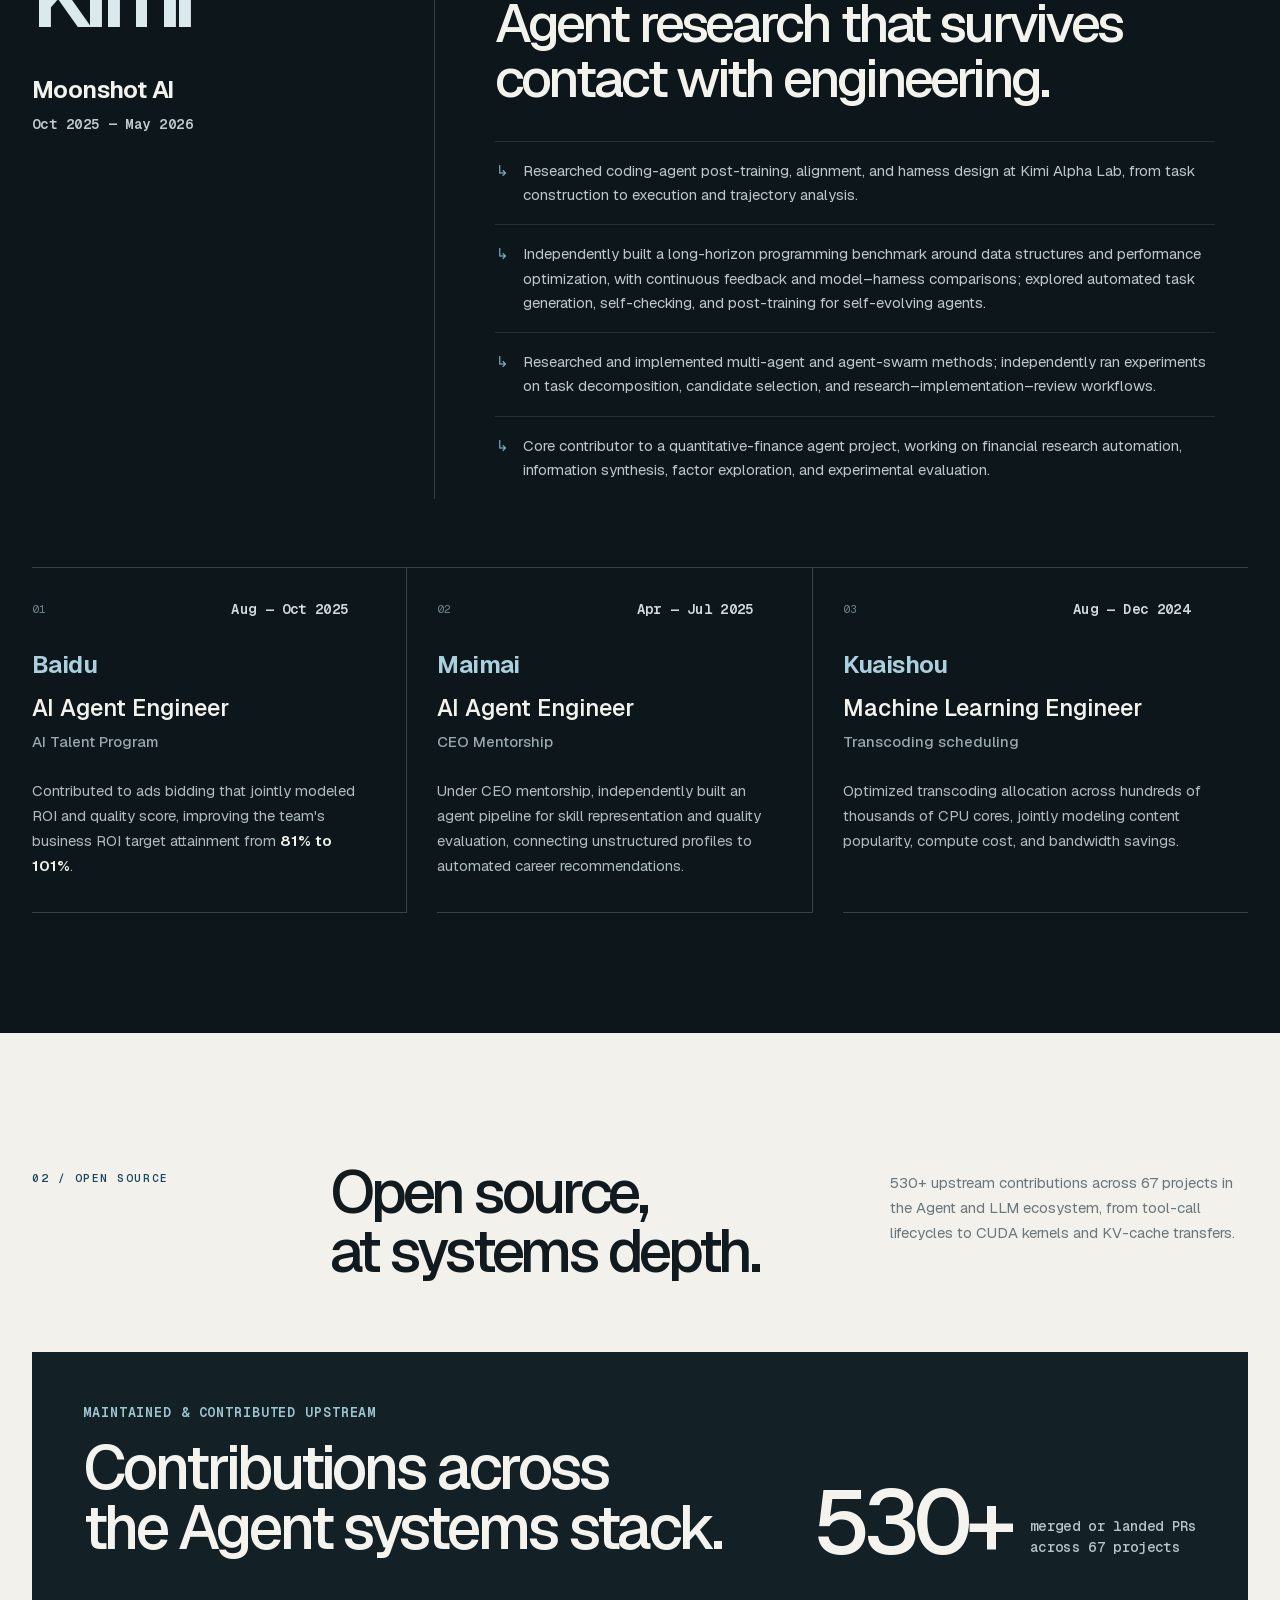
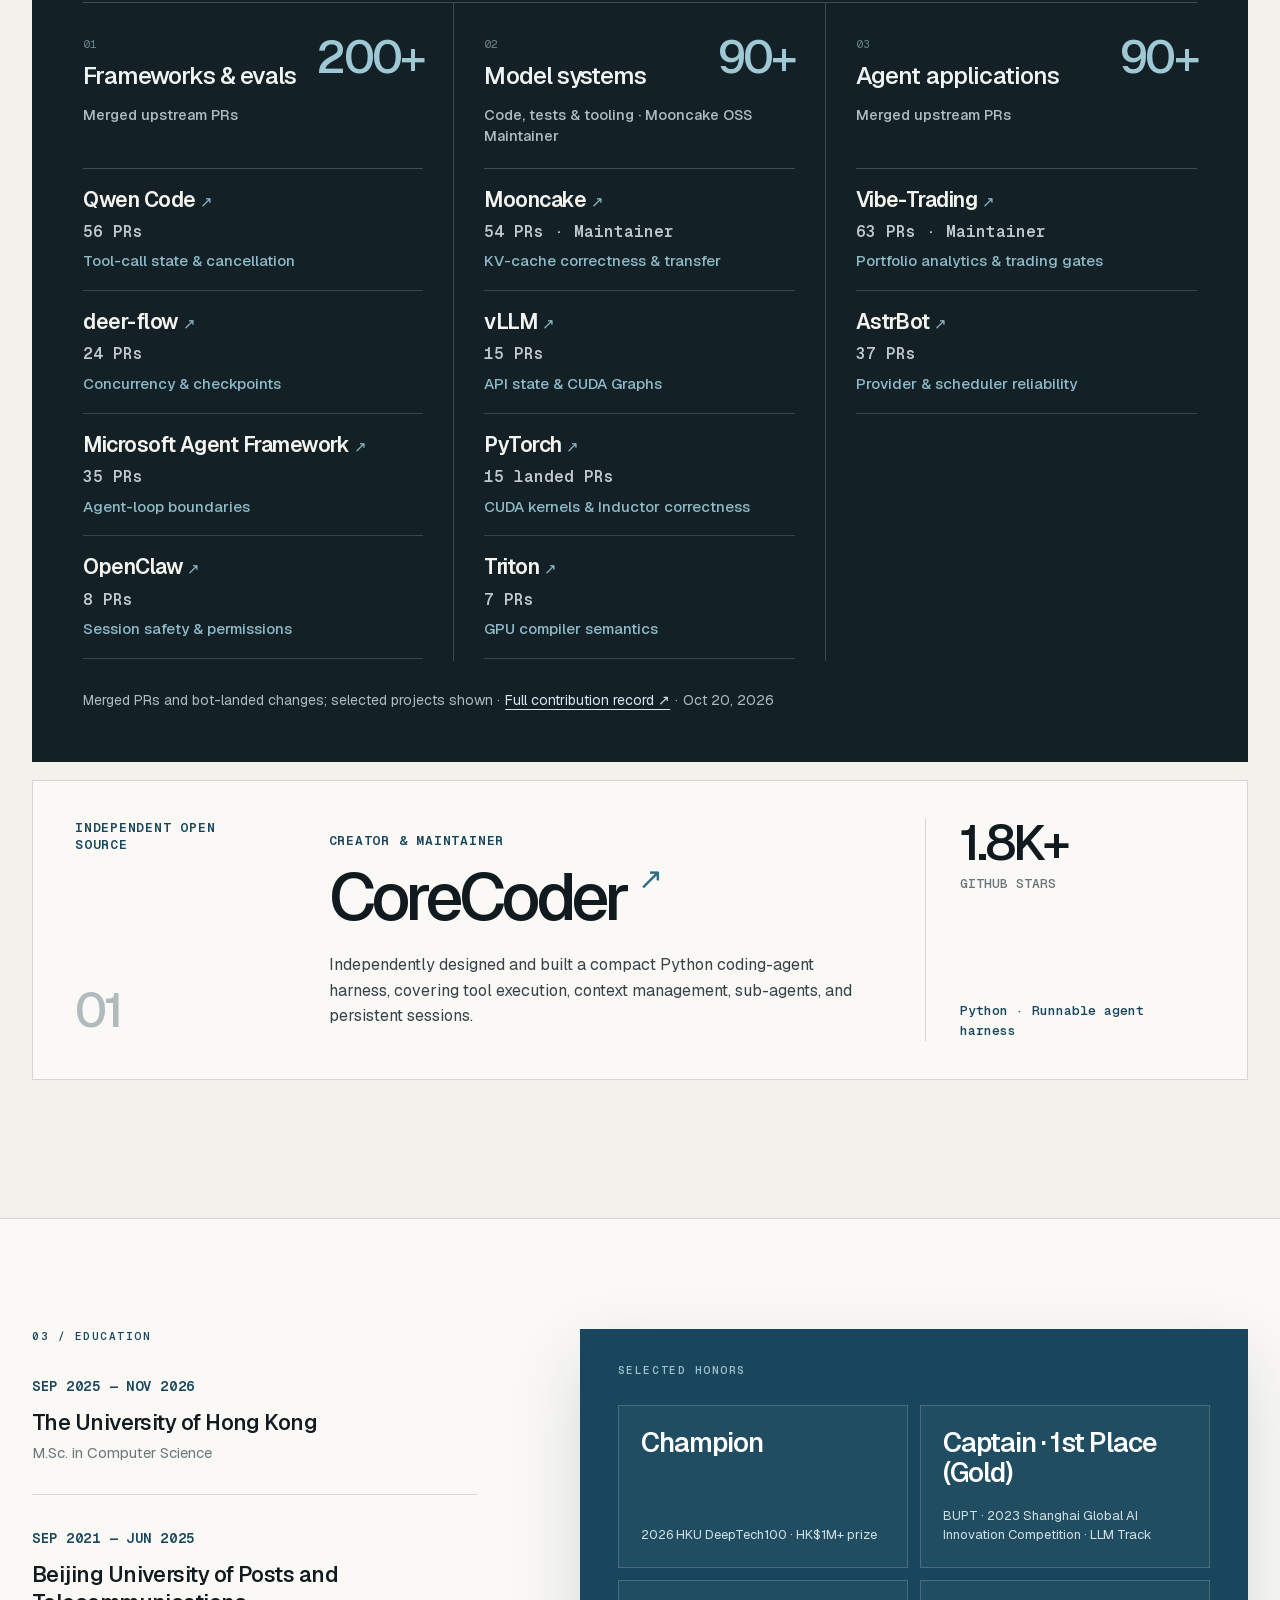
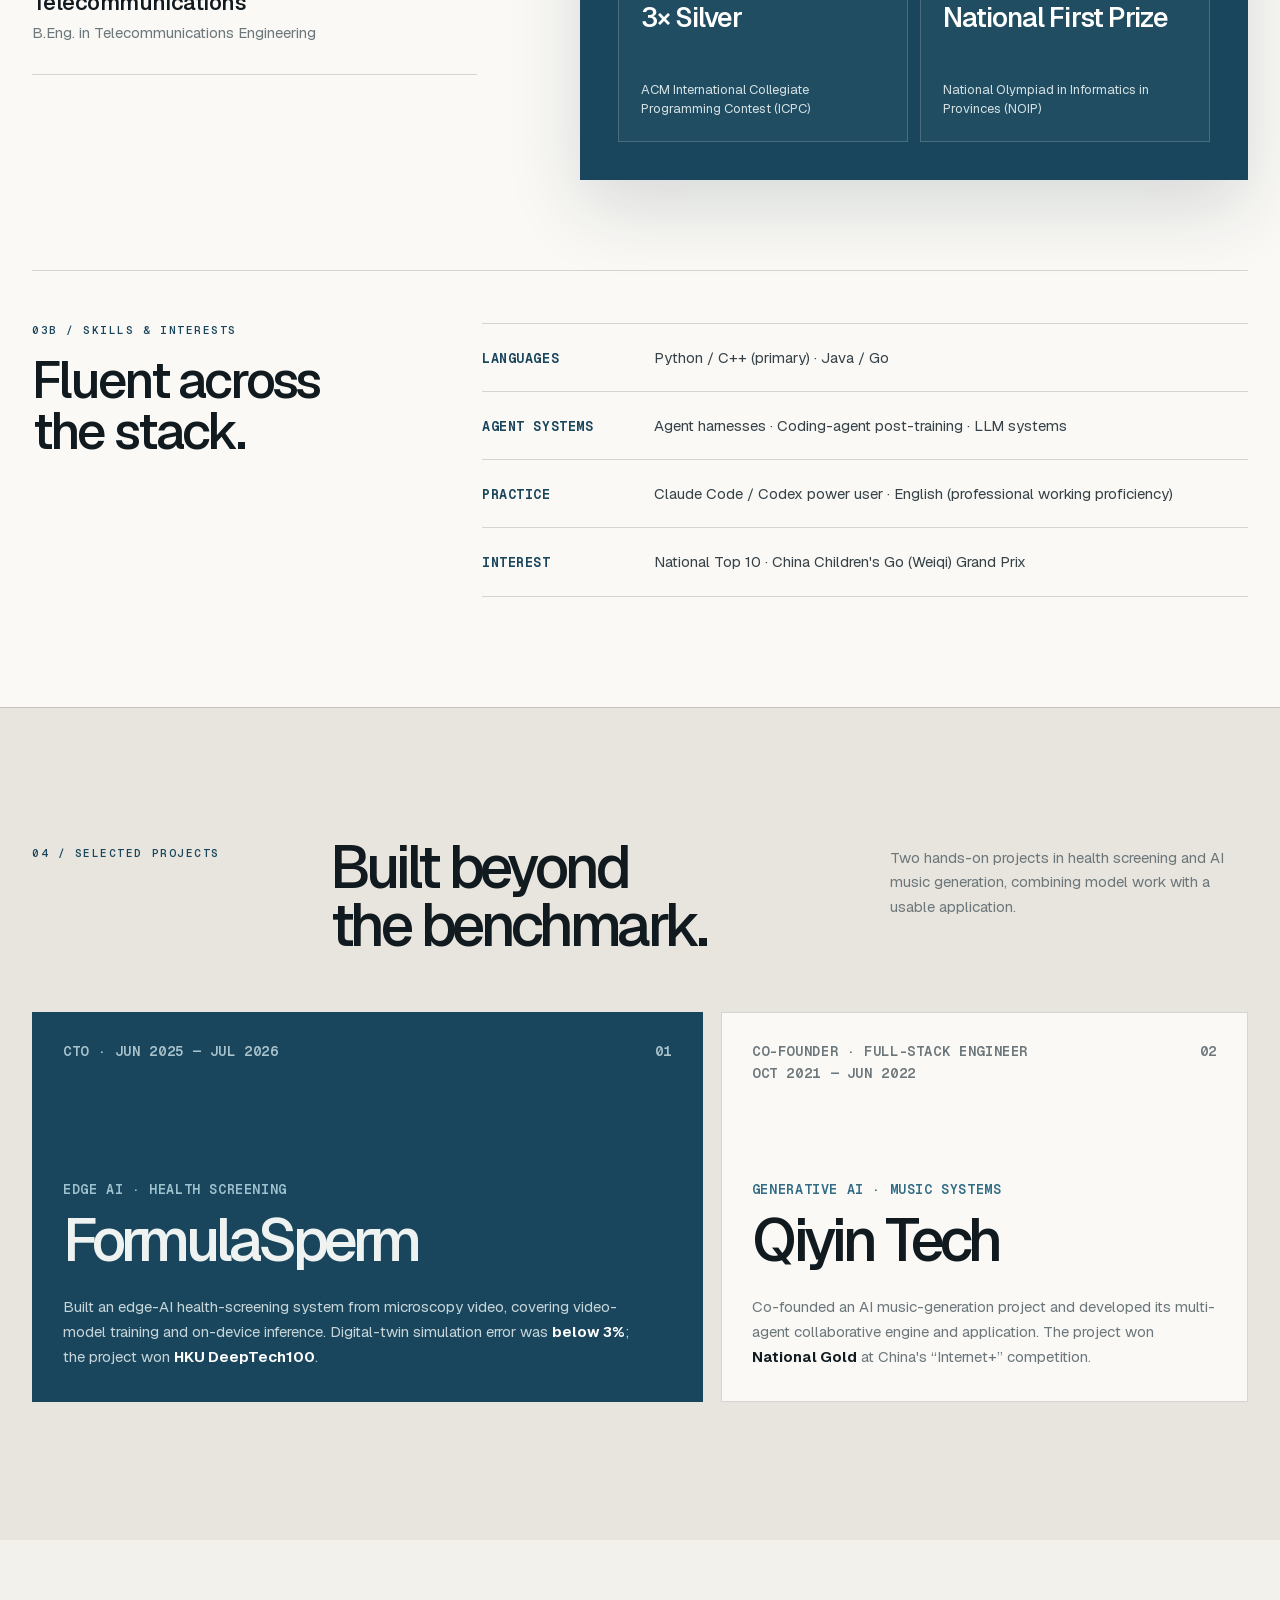
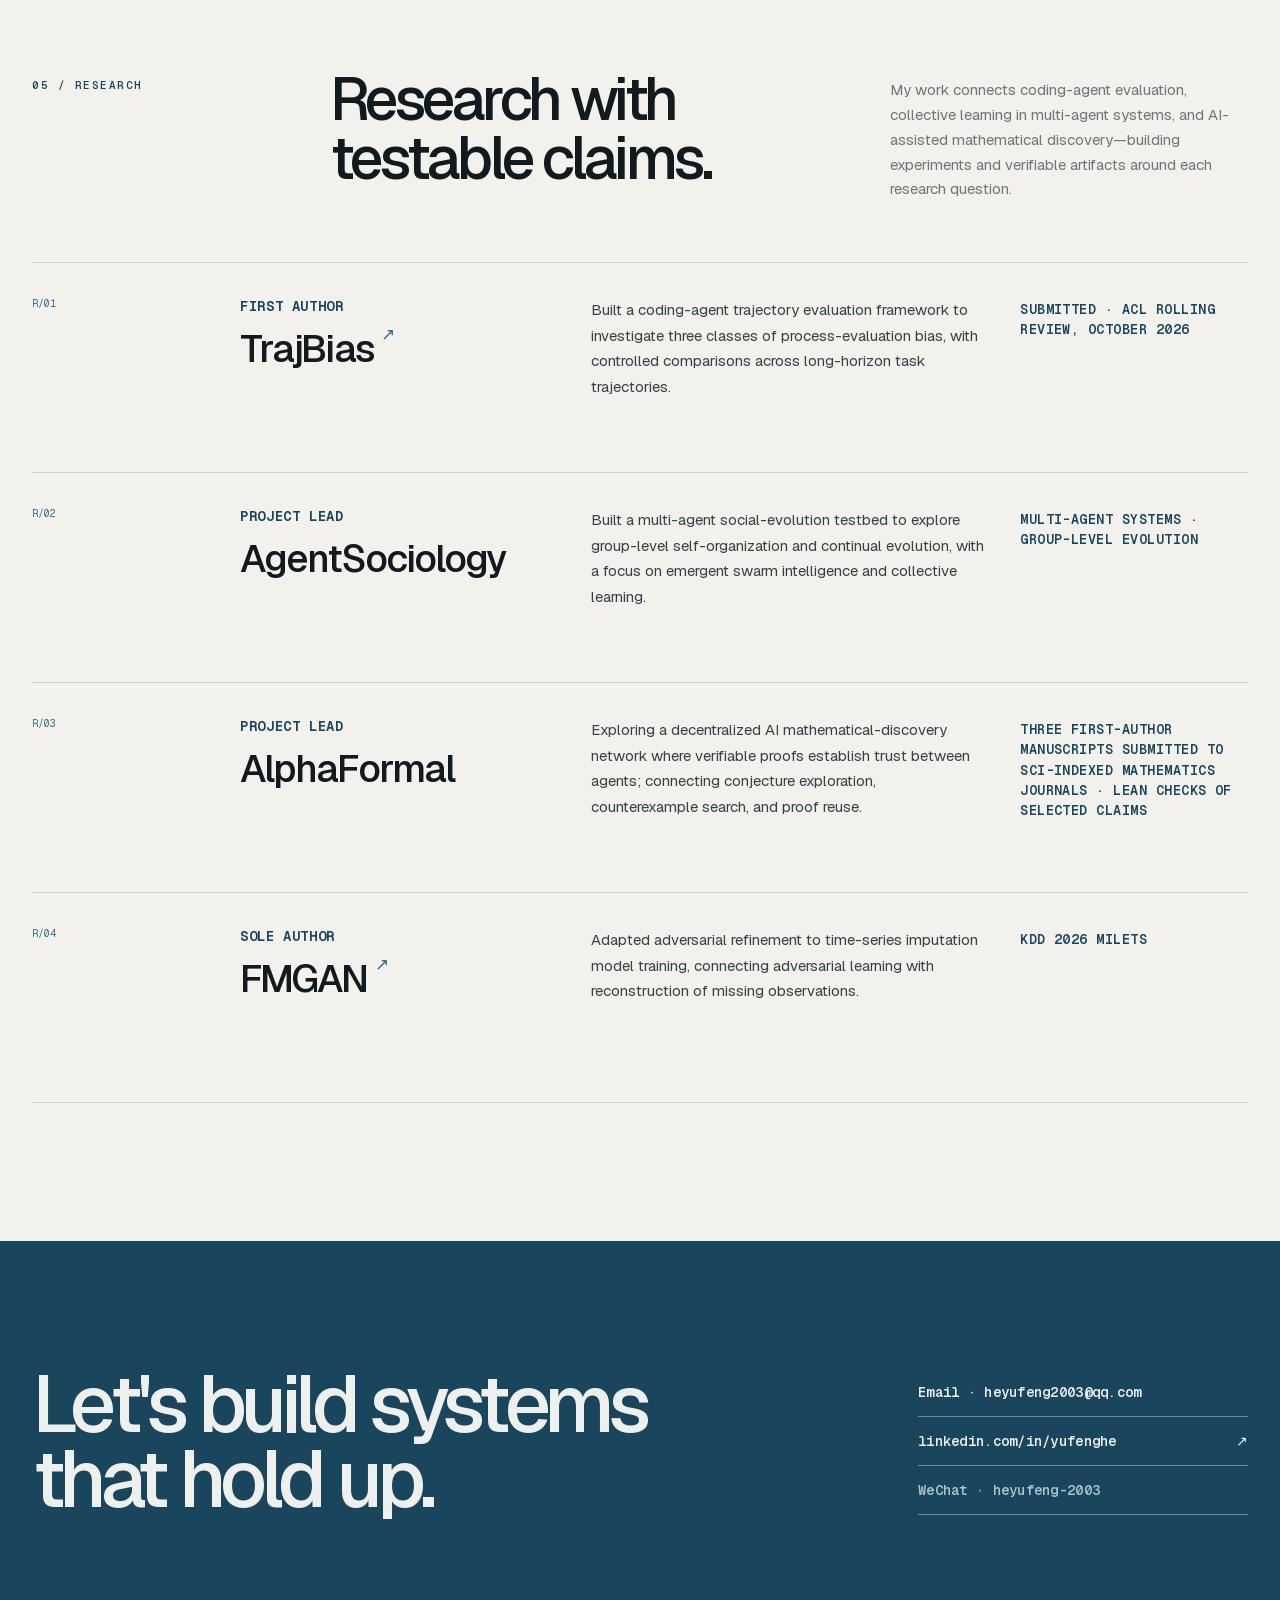
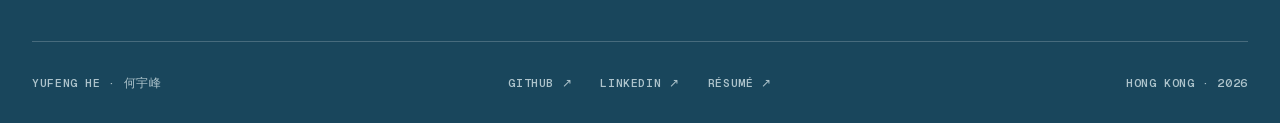
==== commit d4b11665: "Sync bilingual portfolio and resume with October 20 verified figures" ====
--- a/index.html
+++ b/index.html
@@ -31,7 +31,7 @@
   <meta name="twitter:image:alt" content="Yufeng He — Agent Systems from Post-Training to Inference">
   <link rel="icon" href="./favicon.jpg">
   <link rel="apple-touch-icon" href="./favicon.jpg">
-  <link rel="stylesheet" href="./site.css?v=20261016-profile-v10">
+  <link rel="stylesheet" href="./site.css?v=20261020-resume-v11">
 </head>
-<body><main><script type="application/ld+json">{"@context":"https://schema.org","@type":"Person","name":"Yufeng He","alternateName":"何宇峰","url":"https://heyufeng.me","email":"heyufeng2003@qq.com","image":"https://heyufeng.me/yufeng-he.jpg","alumniOf":[{"@type":"CollegeOrUniversity","name":"Beijing University of Posts and Telecommunications"},{"@type":"CollegeOrUniversity","name":"The University of Hong Kong"}],"sameAs":["https://github.com/he-yufeng","https://www.linkedin.com/in/yufenghe/"],"knowsAbout":["AI Agent Systems","Coding Agent Post-training","LLM Inference","Multi-Agent Systems","Agent Harnesses","Agentic Finance"]}</script><header class="site-header"><nav class="shell nav" aria-label="Primary navigation"><a class="wordmark" href="#top" aria-label="Yufeng He, home"><span class="wordmark-en">Yufeng He</span><span class="wordmark-zh">何宇峰</span></a><div class="nav-links"><a href="#experience">Experience</a><a href="#open-source">Open source</a><a href="#education">Education</a><details class="nav-profile"><summary>More <span aria-hidden="true">+</span></summary><div class="nav-dropdown"><a href="#experience"><span>01</span>Experience</a><a href="#open-source"><span>02</span>Open source</a><a href="#education"><span>03</span>Education &amp; honors</a><a href="#projects"><span>04</span>Selected projects</a><a href="#research"><span>05</span>Research</a><a href="#skills"><span>03B</span>Skills &amp; interests</a><a href="#contact"><span>—</span>Contact</a></div></details></div><div class="nav-utilities"><div class="language-switcher" aria-label="Language"><a href="#top" aria-current="page">EN</a><span aria-hidden="true">/</span><a href="zh/">中文</a></div><a class="nav-resume" href="./Yufeng-He-Resume.pdf" target="_blank" rel="noreferrer">Résumé <span aria-hidden="true">↗</span></a></div></nav></header><section class="hero shell" id="top"><div class="hero-copy"><p class="eyebrow"><span></span> Yufeng He · 何宇峰</p><h1>Building reliable<span>agent systems</span>from post-training to inference.</h1><p class="hero-lede">I worked on coding agents and multi-agent research as an intern at Moonshot AI (Kimi). I maintain Mooncake and contribute to vLLM and PyTorch, with a focus on the state, execution, and evaluation problems that make agents hard to trust.</p><div class="hero-focus" aria-label="Focus areas"><span>Agent harnesses</span><span>Coding-agent post-training</span><span>Multi-agent systems</span><span>LLM systems</span></div><div class="hero-actions"><a class="button button-primary button-resume" href="./Yufeng-He-Resume.pdf" target="_blank" rel="noreferrer">View résumé <span>↗</span></a></div><div class="hero-contacts" aria-label="Contact information"><div class="hero-contact hero-contact-email"><span>Email</span><strong>heyufeng2003@qq.com</strong></div><a class="hero-contact" href="https://github.com/he-yufeng" target="_blank" rel="noreferrer"><span>GitHub</span><strong>github.com/he-yufeng</strong><i aria-hidden="true">↗</i></a><a class="hero-contact" href="https://www.linkedin.com/in/yufenghe/" target="_blank" rel="noreferrer"><span>LinkedIn</span><strong>linkedin.com/in/yufenghe</strong><i aria-hidden="true">↗</i></a></div><div class="hero-note"><span class="status-dot"></span>M.Sc. Computer Science · The University of Hong Kong</div></div><div class="portrait-stage" aria-label="Portrait of Yufeng He"><div class="portrait-frame"><img src="./yufeng-he.jpg" alt="Yufeng He" fetchPriority="high"/></div><div class="portrait-index" aria-hidden="true">01</div><div class="portrait-caption"><span>Agent systems</span><span>Open source</span><span>Hong Kong</span></div></div></section><section class="signal-strip" aria-label="Selected impact metrics"><div class="shell signal-grid"><div class="signal"><strong>530+</strong><span>upstream contributions</span></div><div class="signal"><strong>200+</strong><span>agent-framework &amp; eval PRs</span></div><div class="signal"><strong>90+</strong><span>model-systems contributions</span></div><div class="signal"><strong>1.8K+</strong><span>CoreCoder stars</span></div></div></section><section class="section shell opensource-section"><div class="section-heading" id="open-source"><p class="section-index">02 / Open source</p><h2>Open source,<br/>at systems depth.</h2><p>530+ upstream contributions across 67 projects in the Agent and LLM ecosystem, from tool-call lifecycles to CUDA kernels and KV-cache transfers.</p></div><div class="opensource-stack"><article class="opensource-record"><header class="opensource-record-head"><div><p class="opensource-kicker">Maintained &amp; contributed upstream</p><h3>Contributions across<br/>the Agent systems stack.</h3></div><div class="opensource-total"><strong>530+</strong><span>merged or landed PRs<br/>across 67 projects</span></div></header><div class="contribution-tracks"><section class="contribution-track" aria-labelledby="agent-infra-title"><div class="track-heading"><div><span>01</span><h4 id="agent-infra-title">Frameworks &amp; evals</h4></div><strong>200+</strong></div><p class="track-context">Merged upstream PRs</p><div class="track-list" aria-label="Agent harness contributions"><div class="track-row"><a href="https://github.com/QwenLM/qwen-code/pulls?q=is%3Apr+is%3Amerged+author%3Ahe-yufeng" target="_blank" rel="noreferrer">Qwen Code<!-- --> <span>↗</span></a><span>56 PRs</span><strong>Tool-call state &amp; cancellation</strong></div><div class="track-row"><a href="https://github.com/bytedance/deer-flow/pulls?q=is%3Apr+is%3Amerged+author%3Ahe-yufeng" target="_blank" rel="noreferrer">deer-flow<!-- --> <span>↗</span></a><span>24 PRs</span><strong>Concurrency &amp; checkpoints</strong></div><div class="track-row"><a href="https://github.com/microsoft/agent-framework/pulls?q=is%3Apr+is%3Amerged+author%3Ahe-yufeng" target="_blank" rel="noreferrer">Microsoft Agent Framework<!-- --> <span>↗</span></a><span>35 PRs</span><strong>Agent-loop boundaries</strong></div><div class="track-row"><a href="https://github.com/openclaw/openclaw/pulls?q=is%3Apr+is%3Amerged+author%3Ahe-yufeng" target="_blank" rel="noreferrer">OpenClaw<!-- --> <span>↗</span></a><span>8 PRs</span><strong>Session safety &amp; permissions</strong></div></div></section><section class="contribution-track" aria-labelledby="inference-title"><div class="track-heading"><div><span>02</span><h4 id="inference-title">Model systems</h4></div><strong>90+</strong></div><p class="track-context">Code, tests &amp; tooling · Mooncake OSS Maintainer</p><div class="track-list" aria-label="Inference system contributions"><div class="track-row"><a href="https://github.com/kvcache-ai/Mooncake/pulls?q=is%3Apr+is%3Amerged+author%3Ahe-yufeng" target="_blank" rel="noreferrer">Mooncake<!-- --> <span>↗</span></a><span>54 PRs · Maintainer</span><strong>KV-cache correctness &amp; transfer</strong></div><div class="track-row"><a href="https://github.com/vllm-project/vllm/pulls?q=is%3Apr+is%3Amerged+author%3Ahe-yufeng" target="_blank" rel="noreferrer">vLLM<!-- --> <span>↗</span></a><span>15 PRs</span><strong>API state &amp; CUDA Graphs</strong></div><div class="track-row"><a href="https://github.com/pytorch/pytorch/commits/main/?author=he-yufeng" target="_blank" rel="noreferrer">PyTorch<!-- --> <span>↗</span></a><span>15 landed PRs</span><strong>CUDA kernels &amp; Inductor correctness</strong></div><div class="track-row"><a href="https://github.com/triton-lang/triton/pulls?q=is%3Apr+is%3Amerged+author%3Ahe-yufeng" target="_blank" rel="noreferrer">Triton<!-- --> <span>↗</span></a><span>7 PRs</span><strong>GPU compiler semantics</strong></div></div></section><section class="contribution-track" aria-labelledby="agent-apps-title"><div class="track-heading"><div><span>03</span><h4 id="agent-apps-title">Agent applications</h4></div><strong>90+</strong></div><p class="track-context">Merged upstream PRs</p><div class="track-list" aria-label="Agent application contributions"><div class="track-row"><a href="https://github.com/HKUDS/Vibe-Trading" target="_blank" rel="noreferrer">Vibe-Trading<!-- --> <span>↗</span></a><span>63 PRs · Maintainer</span><strong>Portfolio analytics &amp; trading gates</strong></div><div class="track-row"><a href="https://github.com/AstrBotDevs/AstrBot/pulls?q=is%3Apr+is%3Amerged+author%3Ahe-yufeng" target="_blank" rel="noreferrer">AstrBot<!-- --> <span>↗</span></a><span>36 PRs</span><strong>Provider &amp; scheduler reliability</strong></div></div></section></div><p class="opensource-source">Merged PRs and bot-landed changes; selected projects shown · <a href="https://github.com/he-yufeng#open-source-contributions" target="_blank" rel="noreferrer">Full contribution record ↗</a> · <time dateTime="2026-10-16">Oct 16, 2026</time></p></article><article class="owned-project"><div class="owned-project-index"><span>Independent open source</span><strong>01</strong></div><div class="owned-project-copy"><p>Creator &amp; Maintainer</p><h3><a href="https://github.com/he-yufeng/CoreCoder" target="_blank" rel="noreferrer">CoreCoder <span>↗</span></a></h3><p>Independently designed and built a compact Python coding-agent harness, covering tool execution, context management, sub-agents, and persistent sessions.</p></div><div class="owned-project-meta"><div><strong>1.8K+</strong><span>GitHub stars</span></div><p>Python · Runnable agent harness</p></div></article></div></section><section class="experience-section"><div class="shell section experience-inner" id="experience"><div class="section-heading section-heading-light"><p class="section-index">01 / Experience</p><h2>Research depth.<br/>Engineering range.</h2><p>Across agent harnesses, coding-agent post-training, multi-agent systems, agentic finance, and LLM infrastructure.</p></div><article class="experience-feature"><div class="experience-identity"><p class="company-mark">Kimi</p><div class="experience-brand"><span>Moonshot AI</span><time>Oct 2025 — May 2026</time></div></div><div class="experience-content"><p class="role-label">AI Agent Research Intern</p><h3>Agent research that survives contact with engineering.</h3><ul><li>Researched long-horizon coding-agent post-training and harnesses at Kimi Alpha Lab, from task construction to execution and trajectory analysis.</li><li>Independently built a data-structure and performance-optimization benchmark with continuous feedback and model–harness comparisons; explored automated task generation and self-checking.</li><li>Ran multi-agent and evolutionary-method experiments around task decomposition, candidate selection, and research–implementation–review workflows.</li><li>Contributed to financial research automation, including information synthesis, factor exploration, and experimental evaluation.</li></ul></div></article><div class="experience-list"><article><div class="entry-topline"><span>01</span><time>Aug — Oct 2025</time></div><p class="entry-company">Baidu</p><h3>AI Agent Engineer<br/><span>AI Talent Program</span></h3><p>Contributed to ads bidding that jointly modeled ROI and quality score, improving the team&#x27;s business ROI target attainment from <strong>81% to 101%</strong>.</p></article><article><div class="entry-topline"><span>02</span><time>Apr — Jul 2025</time></div><p class="entry-company">Maimai</p><h3>AI Agent Engineer<br/><span>CEO Mentorship</span></h3><p>Under CEO mentorship, independently built an agent pipeline to extract and assess skills from unstructured profiles for talent search and matching.</p></article><article><div class="entry-topline"><span>03</span><time>Aug — Dec 2024</time></div><p class="entry-company">Kuaishou</p><h3>Machine Learning Engineer<br/><span>Transcoding scheduling</span></h3><p>Optimized transcoding allocation by jointly modeling content popularity, compute cost, and bandwidth value.</p></article></div></div></section><section class="section shell research-section"><div class="section-heading research-heading" id="research"><p class="section-index">05 / Research</p><h2>Research with<br/>testable claims.</h2><p>I study how we evaluate agents, what they retain across interactions, and how to check AI-assisted research. Each project starts with a claim that an experiment or a proof could show to be wrong.</p></div><div class="research-list"><article><div class="research-index">R/01</div><div><p class="research-role">First author</p><h3><a href="https://github.com/he-yufeng/TrajBias" target="_blank" rel="noreferrer">TrajBias-Coding<!-- --> <span>↗</span></a></h3></div><p class="research-copy">Does knowing the outcome change how a judge scores the process? Matched trajectory interventions isolate outcome-label sensitivity in coding-agent evaluation.</p><p class="research-meta">Submitted · ARR October 2026</p></article><article><div class="research-index">R/02</div><div><p class="research-role">Research prototype</p><h3>AgentSociology</h3></div><p class="research-copy">Built a resource-constrained multi-agent world to study communication, record inheritance, and adaptation when the environment changes.</p><p class="research-meta">Multi-agent systems · Ongoing experiments</p></article><article><div class="research-index">R/03</div><div><p class="research-role">AI-assisted research</p><h3>AlphaFormal</h3></div><p class="research-copy">Exploring combinatorics with mathematical manuscripts, explicit proof dependencies, and Lean checks of specific claims—not treating generated proofs as verified results.</p><p class="research-meta">Combinatorics · Manuscripts in progress</p></article><article><div class="research-index">R/04</div><div><p class="research-role">Sole author</p><h3><a href="https://github.com/he-yufeng/adversarial-refinement-imputation" target="_blank" rel="noreferrer">FMGAN<!-- --> <span>↗</span></a></h3></div><p class="research-copy">Studied R3GAN-based time-series imputation; documented a negative result against linear-interpolation starts and the controls needed to test refinement gains.</p><p class="research-meta">Accepted · MiLeTS 2026, a KDD workshop</p></article></div></section><section class="venture-section"><div class="shell section" id="projects"><div class="section-heading venture-heading"><p class="section-index">04 / Selected projects</p><h2>Built beyond<br/>the benchmark.</h2><p>Two hands-on projects in health screening and AI music generation, combining model work with a usable application.</p></div><div class="venture-grid"><article class="venture-card venture-card-primary"><div class="venture-topline"><span>CTO · Jun 2025 — Jul 2026</span><span>01</span></div><div><p>Edge AI · Health screening</p><h3>FormulaSperm</h3><p>Built a low-cost microscopy-video health-screening prototype, including video-model training and on-device inference. The project won <strong>HKU DeepTech100</strong>.</p></div></article><article class="venture-card"><div class="venture-topline"><span>Co-founder · Engineer<br/>Oct 2021 — Jun 2022</span><span>02</span></div><div><p>Generative AI · Music systems</p><h3>Qiyin Tech</h3><p>Co-founded an AI music-generation project and developed its engine and application. The project won <strong>National Gold</strong> at China&#x27;s “Internet+” competition.</p></div></article></div></div></section><section class="credentials-section"><div class="shell credentials-grid" id="education"><div><p class="section-index">03 / Education</p><div class="education-entry"><span>Sep 2025 — Nov 2026</span><h3>The University of Hong Kong</h3><p>M.Sc. in Computer Science</p></div><div class="education-entry"><span>Sep 2021 — Jun 2025</span><h3>Beijing University of Posts and Telecommunications</h3><p>B.Eng. in Telecommunications Engineering</p></div></div><div class="honors-column"><p class="section-index">Selected honors</p><ul><li><strong>Champion</strong><span>2026 HKU DeepTech100 · HK$1M+ prize</span></li><li><strong>Captain · 1st Place (Gold)</strong><span>BUPT · 2023 Shanghai Global AI Innovation Competition · LLM Track</span></li><li><strong>3× Silver</strong><span>ACM International Collegiate Programming Contest (ICPC)</span></li><li><strong>National First Prize</strong><span>National Olympiad in Informatics (NOIP)</span></li></ul></div></div><div class="shell skills-panel" id="skills"><div class="skills-intro"><p class="section-index">03B / Skills &amp; interests</p><h3>Fluent across the stack.</h3></div><div class="skills-groups"><div><span>Languages</span><p>Python / C++ (primary) · Java / Go</p></div><div><span>Agent systems</span><p>Agent harnesses · Coding-agent post-training · LLM systems</p></div><div><span>Practice</span><p>Claude Code / Codex power user · English (professional working proficiency)</p></div><div><span>Interest</span><p>National Top 10 · China Children&#x27;s Go (Weiqi) Grand Prix</p></div></div></div></section><footer class="footer"><div class="shell footer-top" id="contact"><p>Let&#x27;s build systems<br/>that hold up.</p><div class="footer-contact"><span class="footer-email">Email · heyufeng2003@qq.com</span><a href="https://www.linkedin.com/in/yufenghe/" target="_blank" rel="noreferrer">linkedin.com/in/yufenghe <span>↗</span></a><span>WeChat · heyufeng-2003</span></div></div><div class="shell footer-bottom"><span>Yufeng He · 何宇峰</span><div><a href="https://github.com/he-yufeng" target="_blank" rel="noreferrer">GitHub ↗</a><a href="https://www.linkedin.com/in/yufenghe/" target="_blank" rel="noreferrer">LinkedIn ↗</a><a href="./Yufeng-He-Resume.pdf" target="_blank" rel="noreferrer">Résumé ↗</a></div><span>Hong Kong · 2026</span></div></footer></main></body>
+<body><main><script type="application/ld+json">{"@context":"https://schema.org","@type":"Person","name":"Yufeng He","alternateName":"何宇峰","url":"https://heyufeng.me","email":"heyufeng2003@qq.com","image":"https://heyufeng.me/yufeng-he.jpg","alumniOf":[{"@type":"CollegeOrUniversity","name":"Beijing University of Posts and Telecommunications"},{"@type":"CollegeOrUniversity","name":"The University of Hong Kong"}],"sameAs":["https://github.com/he-yufeng","https://www.linkedin.com/in/yufenghe/"],"knowsAbout":["AI Agent Systems","Coding Agent Post-training","LLM Inference","Multi-Agent Systems","Agent Harnesses","Agentic Finance"]}</script><header class="site-header"><nav class="shell nav" aria-label="Primary navigation"><a class="wordmark" href="#top" aria-label="Yufeng He, home"><span class="wordmark-en">Yufeng He</span><span class="wordmark-zh">何宇峰</span></a><div class="nav-links"><a href="#experience">Experience</a><a href="#open-source">Open source</a><a href="#education">Education</a><details class="nav-profile"><summary>More <span aria-hidden="true">+</span></summary><div class="nav-dropdown"><a href="#experience"><span>01</span>Experience</a><a href="#open-source"><span>02</span>Open source</a><a href="#education"><span>03</span>Education &amp; honors</a><a href="#projects"><span>04</span>Selected projects</a><a href="#research"><span>05</span>Research</a><a href="#skills"><span>03B</span>Skills &amp; interests</a><a href="#contact"><span>—</span>Contact</a></div></details></div><div class="nav-utilities"><div class="language-switcher" aria-label="Language"><a href="#top" aria-current="page">EN</a><span aria-hidden="true">/</span><a href="zh/">中文</a></div><a class="nav-resume" href="./Yufeng-He-Resume.pdf" target="_blank" rel="noreferrer">Résumé <span aria-hidden="true">↗</span></a></div></nav></header><section class="hero shell" id="top"><div class="hero-copy"><p class="eyebrow"><span></span> Yufeng He · 何宇峰</p><h1>Building reliable<span>agent systems</span>from post-training to inference.</h1><p class="hero-lede">I worked on coding agents and multi-agent research as an intern at Moonshot AI (Kimi). I maintain Mooncake and contribute to vLLM and PyTorch, with a focus on the state, execution, and evaluation problems that make agents hard to trust.</p><div class="hero-focus" aria-label="Focus areas"><span>Agent harnesses</span><span>Coding-agent post-training</span><span>Multi-agent systems</span><span>LLM systems</span></div><div class="hero-actions"><a class="button button-primary button-resume" href="./Yufeng-He-Resume.pdf" target="_blank" rel="noreferrer">View résumé <span>↗</span></a></div><div class="hero-contacts" aria-label="Contact information"><div class="hero-contact hero-contact-email"><span>Email</span><strong>heyufeng2003@qq.com</strong></div><a class="hero-contact" href="https://github.com/he-yufeng" target="_blank" rel="noreferrer"><span>GitHub</span><strong>github.com/he-yufeng</strong><i aria-hidden="true">↗</i></a><a class="hero-contact" href="https://www.linkedin.com/in/yufenghe/" target="_blank" rel="noreferrer"><span>LinkedIn</span><strong>linkedin.com/in/yufenghe</strong><i aria-hidden="true">↗</i></a></div><div class="hero-note"><span class="status-dot"></span>M.Sc. Computer Science · The University of Hong Kong</div></div><div class="portrait-stage" aria-label="Portrait of Yufeng He"><div class="portrait-frame"><img src="./yufeng-he.jpg" alt="Yufeng He" fetchPriority="high"/></div><div class="portrait-index" aria-hidden="true">01</div><div class="portrait-caption"><span>Agent systems</span><span>Open source</span><span>Hong Kong</span></div></div></section><section class="signal-strip" aria-label="Selected impact metrics"><div class="shell signal-grid"><div class="signal"><strong>530+</strong><span>upstream contributions</span></div><div class="signal"><strong>200+</strong><span>agent-framework &amp; eval PRs</span></div><div class="signal"><strong>90+</strong><span>model-systems contributions</span></div><div class="signal"><strong>1.8K+</strong><span>CoreCoder stars</span></div></div></section><section class="section shell opensource-section"><div class="section-heading" id="open-source"><p class="section-index">02 / Open source</p><h2>Open source,<br/>at systems depth.</h2><p>530+ upstream contributions across 67 projects in the Agent and LLM ecosystem, from tool-call lifecycles to CUDA kernels and KV-cache transfers.</p></div><div class="opensource-stack"><article class="opensource-record"><header class="opensource-record-head"><div><p class="opensource-kicker">Maintained &amp; contributed upstream</p><h3>Contributions across<br/>the Agent systems stack.</h3></div><div class="opensource-total"><strong>530+</strong><span>merged or landed PRs<br/>across 67 projects</span></div></header><div class="contribution-tracks"><section class="contribution-track" aria-labelledby="agent-infra-title"><div class="track-heading"><div><span>01</span><h4 id="agent-infra-title">Frameworks &amp; evals</h4></div><strong>200+</strong></div><p class="track-context">Merged upstream PRs</p><div class="track-list" aria-label="Agent harness contributions"><div class="track-row"><a href="https://github.com/QwenLM/qwen-code/pulls?q=is%3Apr+is%3Amerged+author%3Ahe-yufeng" target="_blank" rel="noreferrer">Qwen Code<!-- --> <span>↗</span></a><span>56 PRs</span><strong>Tool-call state &amp; cancellation</strong></div><div class="track-row"><a href="https://github.com/bytedance/deer-flow/pulls?q=is%3Apr+is%3Amerged+author%3Ahe-yufeng" target="_blank" rel="noreferrer">deer-flow<!-- --> <span>↗</span></a><span>24 PRs</span><strong>Concurrency &amp; checkpoints</strong></div><div class="track-row"><a href="https://github.com/microsoft/agent-framework/pulls?q=is%3Apr+is%3Amerged+author%3Ahe-yufeng" target="_blank" rel="noreferrer">Microsoft Agent Framework<!-- --> <span>↗</span></a><span>35 PRs</span><strong>Agent-loop boundaries</strong></div><div class="track-row"><a href="https://github.com/openclaw/openclaw/pulls?q=is%3Apr+is%3Amerged+author%3Ahe-yufeng" target="_blank" rel="noreferrer">OpenClaw<!-- --> <span>↗</span></a><span>8 PRs</span><strong>Session safety &amp; permissions</strong></div></div></section><section class="contribution-track" aria-labelledby="inference-title"><div class="track-heading"><div><span>02</span><h4 id="inference-title">Model systems</h4></div><strong>90+</strong></div><p class="track-context">Code, tests &amp; tooling · Mooncake OSS Maintainer</p><div class="track-list" aria-label="Inference system contributions"><div class="track-row"><a href="https://github.com/kvcache-ai/Mooncake/pulls?q=is%3Apr+is%3Amerged+author%3Ahe-yufeng" target="_blank" rel="noreferrer">Mooncake<!-- --> <span>↗</span></a><span>54 PRs · Maintainer</span><strong>KV-cache correctness &amp; transfer</strong></div><div class="track-row"><a href="https://github.com/vllm-project/vllm/pulls?q=is%3Apr+is%3Amerged+author%3Ahe-yufeng" target="_blank" rel="noreferrer">vLLM<!-- --> <span>↗</span></a><span>15 PRs</span><strong>API state &amp; CUDA Graphs</strong></div><div class="track-row"><a href="https://github.com/pytorch/pytorch/commits/main/?author=he-yufeng" target="_blank" rel="noreferrer">PyTorch<!-- --> <span>↗</span></a><span>15 landed PRs</span><strong>CUDA kernels &amp; Inductor correctness</strong></div><div class="track-row"><a href="https://github.com/triton-lang/triton/pulls?q=is%3Apr+is%3Amerged+author%3Ahe-yufeng" target="_blank" rel="noreferrer">Triton<!-- --> <span>↗</span></a><span>7 PRs</span><strong>GPU compiler semantics</strong></div></div></section><section class="contribution-track" aria-labelledby="agent-apps-title"><div class="track-heading"><div><span>03</span><h4 id="agent-apps-title">Agent applications</h4></div><strong>90+</strong></div><p class="track-context">Merged upstream PRs</p><div class="track-list" aria-label="Agent application contributions"><div class="track-row"><a href="https://github.com/HKUDS/Vibe-Trading" target="_blank" rel="noreferrer">Vibe-Trading<!-- --> <span>↗</span></a><span>63 PRs · Maintainer</span><strong>Portfolio analytics &amp; trading gates</strong></div><div class="track-row"><a href="https://github.com/AstrBotDevs/AstrBot/pulls?q=is%3Apr+is%3Amerged+author%3Ahe-yufeng" target="_blank" rel="noreferrer">AstrBot<!-- --> <span>↗</span></a><span>37 PRs</span><strong>Provider &amp; scheduler reliability</strong></div></div></section></div><p class="opensource-source">Merged PRs and bot-landed changes; selected projects shown · <a href="https://github.com/he-yufeng#open-source-contributions" target="_blank" rel="noreferrer">Full contribution record ↗</a> · <time dateTime="2026-10-20">Oct 20, 2026</time></p></article><article class="owned-project"><div class="owned-project-index"><span>Independent open source</span><strong>01</strong></div><div class="owned-project-copy"><p>Creator &amp; Maintainer</p><h3><a href="https://github.com/he-yufeng/CoreCoder" target="_blank" rel="noreferrer">CoreCoder <span>↗</span></a></h3><p>Independently designed and built a compact Python coding-agent harness, covering tool execution, context management, sub-agents, and persistent sessions.</p></div><div class="owned-project-meta"><div><strong>1.8K+</strong><span>GitHub stars</span></div><p>Python · Runnable agent harness</p></div></article></div></section><section class="experience-section"><div class="shell section experience-inner" id="experience"><div class="section-heading section-heading-light"><p class="section-index">01 / Experience</p><h2>Research depth.<br/>Engineering range.</h2><p>Across agent harnesses, coding-agent post-training, multi-agent systems, agentic finance, and LLM infrastructure.</p></div><article class="experience-feature"><div class="experience-identity"><p class="company-mark">Kimi</p><div class="experience-brand"><span>Moonshot AI</span><time>Oct 2025 — May 2026</time></div></div><div class="experience-content"><p class="role-label">AI Agent Research Intern</p><h3>Agent research that survives contact with engineering.</h3><ul><li>Researched coding-agent post-training, alignment, and harness design at Kimi Alpha Lab, from task construction to execution and trajectory analysis.</li><li>Independently built a long-horizon programming benchmark around data structures and performance optimization, with continuous feedback and model–harness comparisons; explored automated task generation, self-checking, and post-training for self-evolving agents.</li><li>Researched and implemented multi-agent and agent-swarm methods; independently ran experiments on task decomposition, candidate selection, and research–implementation–review workflows.</li><li>Core contributor to a quantitative-finance agent project, working on financial research automation, information synthesis, factor exploration, and experimental evaluation.</li></ul></div></article><div class="experience-list"><article><div class="entry-topline"><span>01</span><time>Aug — Oct 2025</time></div><p class="entry-company">Baidu</p><h3>AI Agent Engineer<br/><span>AI Talent Program</span></h3><p>Contributed to ads bidding that jointly modeled ROI and quality score, improving the team&#x27;s business ROI target attainment from <strong>81% to 101%</strong>.</p></article><article><div class="entry-topline"><span>02</span><time>Apr — Jul 2025</time></div><p class="entry-company">Maimai</p><h3>AI Agent Engineer<br/><span>CEO Mentorship</span></h3><p>Under CEO mentorship, independently built an agent pipeline for skill representation and quality evaluation, connecting unstructured profiles to automated career recommendations.</p></article><article><div class="entry-topline"><span>03</span><time>Aug — Dec 2024</time></div><p class="entry-company">Kuaishou</p><h3>Machine Learning Engineer<br/><span>Transcoding scheduling</span></h3><p>Optimized transcoding allocation across hundreds of thousands of CPU cores, jointly modeling content popularity, compute cost, and bandwidth savings.</p></article></div></div></section><section class="section shell research-section"><div class="section-heading research-heading" id="research"><p class="section-index">05 / Research</p><h2>Research with<br/>testable claims.</h2><p>My work connects coding-agent evaluation, collective learning in multi-agent systems, and AI-assisted mathematical discovery—building experiments and verifiable artifacts around each research question.</p></div><div class="research-list"><article><div class="research-index">R/01</div><div><p class="research-role">First author</p><h3><a href="https://github.com/he-yufeng/TrajBias" target="_blank" rel="noreferrer">TrajBias<!-- --> <span>↗</span></a></h3></div><p class="research-copy">Built a coding-agent trajectory evaluation framework to investigate three classes of process-evaluation bias, with controlled comparisons across long-horizon task trajectories.</p><p class="research-meta">Submitted · ACL Rolling Review, October 2026</p></article><article><div class="research-index">R/02</div><div><p class="research-role">Project lead</p><h3>AgentSociology</h3></div><p class="research-copy">Built a multi-agent social-evolution testbed to explore group-level self-organization and continual evolution, with a focus on emergent swarm intelligence and collective learning.</p><p class="research-meta">Multi-agent systems · Group-level evolution</p></article><article><div class="research-index">R/03</div><div><p class="research-role">Project lead</p><h3>AlphaFormal</h3></div><p class="research-copy">Exploring a decentralized AI mathematical-discovery network where verifiable proofs establish trust between agents; connecting conjecture exploration, counterexample search, and proof reuse.</p><p class="research-meta">Three first-author manuscripts submitted to SCI-indexed mathematics journals · Lean checks of selected claims</p></article><article><div class="research-index">R/04</div><div><p class="research-role">Sole author</p><h3><a href="https://github.com/he-yufeng/adversarial-refinement-imputation" target="_blank" rel="noreferrer">FMGAN<!-- --> <span>↗</span></a></h3></div><p class="research-copy">Adapted adversarial refinement to time-series imputation model training, connecting adversarial learning with reconstruction of missing observations.</p><p class="research-meta">KDD 2026 MiLeTS</p></article></div></section><section class="venture-section"><div class="shell section" id="projects"><div class="section-heading venture-heading"><p class="section-index">04 / Selected projects</p><h2>Built beyond<br/>the benchmark.</h2><p>Two hands-on projects in health screening and AI music generation, combining model work with a usable application.</p></div><div class="venture-grid"><article class="venture-card venture-card-primary"><div class="venture-topline"><span>CTO · Jun 2025 — Jul 2026</span><span>01</span></div><div><p>Edge AI · Health screening</p><h3>FormulaSperm</h3><p>Built an edge-AI health-screening system from microscopy video, covering video-model training and on-device inference. Digital-twin simulation error was <strong>below 3%</strong>; the project won <strong>HKU DeepTech100</strong>.</p></div></article><article class="venture-card"><div class="venture-topline"><span>Co-founder · Full-Stack Engineer<br/>Oct 2021 — Jun 2022</span><span>02</span></div><div><p>Generative AI · Music systems</p><h3>Qiyin Tech</h3><p>Co-founded an AI music-generation project and developed its multi-agent collaborative engine and application. The project won <strong>National Gold</strong> at China&#x27;s “Internet+” competition.</p></div></article></div></div></section><section class="credentials-section"><div class="shell credentials-grid" id="education"><div><p class="section-index">03 / Education</p><div class="education-entry"><span>Sep 2025 — Nov 2026</span><h3>The University of Hong Kong</h3><p>M.Sc. in Computer Science</p></div><div class="education-entry"><span>Sep 2021 — Jun 2025</span><h3>Beijing University of Posts and Telecommunications</h3><p>B.Eng. in Telecommunications Engineering</p></div></div><div class="honors-column"><p class="section-index">Selected honors</p><ul><li><strong>Champion</strong><span>2026 HKU DeepTech100 · HK$1M+ prize</span></li><li><strong>Captain · 1st Place (Gold)</strong><span>BUPT · 2023 Shanghai Global AI Innovation Competition · LLM Track</span></li><li><strong>3× Silver</strong><span>ACM International Collegiate Programming Contest (ICPC)</span></li><li><strong>National First Prize</strong><span>National Olympiad in Informatics in Provinces (NOIP)</span></li></ul></div></div><div class="shell skills-panel" id="skills"><div class="skills-intro"><p class="section-index">03B / Skills &amp; interests</p><h3>Fluent across the stack.</h3></div><div class="skills-groups"><div><span>Languages</span><p>Python / C++ (primary) · Java / Go</p></div><div><span>Agent systems</span><p>Agent harnesses · Coding-agent post-training · LLM systems</p></div><div><span>Practice</span><p>Claude Code / Codex power user · English (professional working proficiency)</p></div><div><span>Interest</span><p>National Top 10 · China Children&#x27;s Go (Weiqi) Grand Prix</p></div></div></div></section><footer class="footer"><div class="shell footer-top" id="contact"><p>Let&#x27;s build systems<br/>that hold up.</p><div class="footer-contact"><span class="footer-email">Email · heyufeng2003@qq.com</span><a href="https://www.linkedin.com/in/yufenghe/" target="_blank" rel="noreferrer">linkedin.com/in/yufenghe <span>↗</span></a><span>WeChat · heyufeng-2003</span></div></div><div class="shell footer-bottom"><span>Yufeng He · 何宇峰</span><div><a href="https://github.com/he-yufeng" target="_blank" rel="noreferrer">GitHub ↗</a><a href="https://www.linkedin.com/in/yufenghe/" target="_blank" rel="noreferrer">LinkedIn ↗</a><a href="./Yufeng-He-Resume.pdf" target="_blank" rel="noreferrer">Résumé ↗</a></div><span>Hong Kong · 2026</span></div></footer></main></body>
 </html>
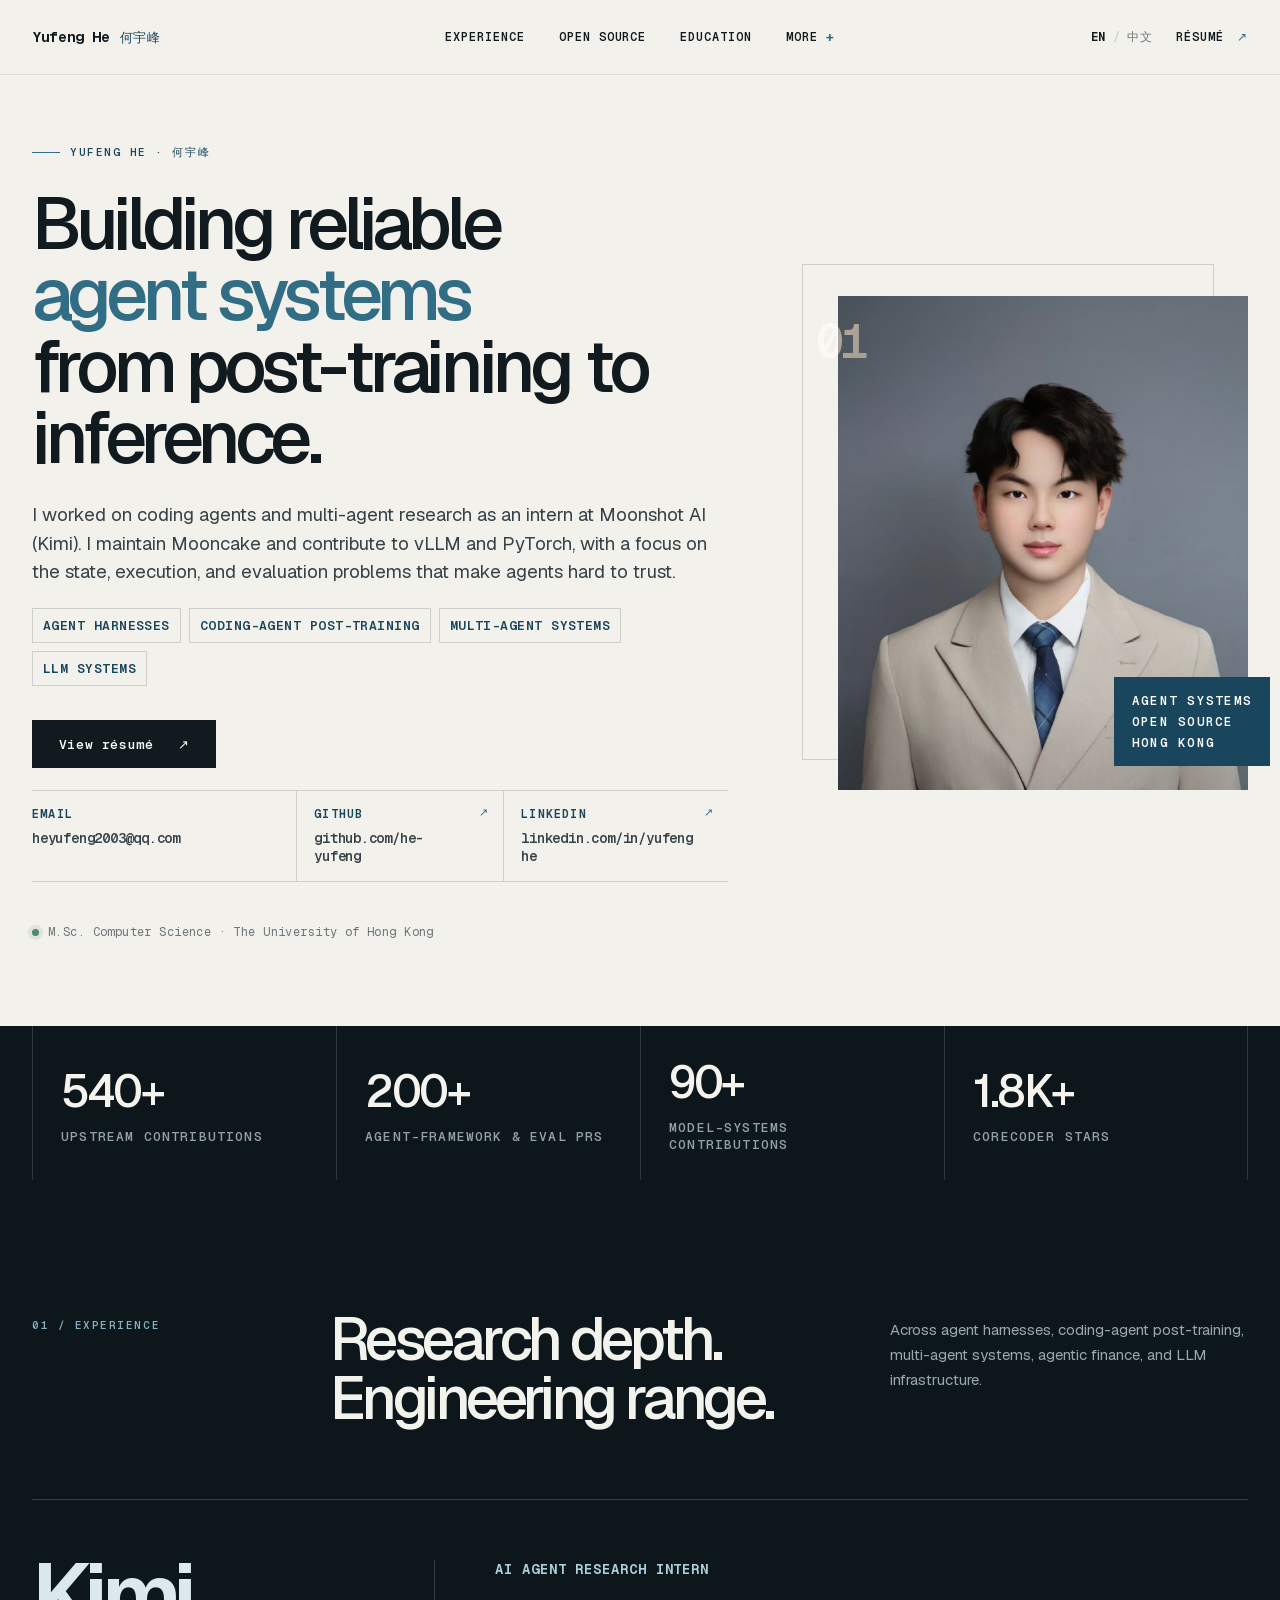
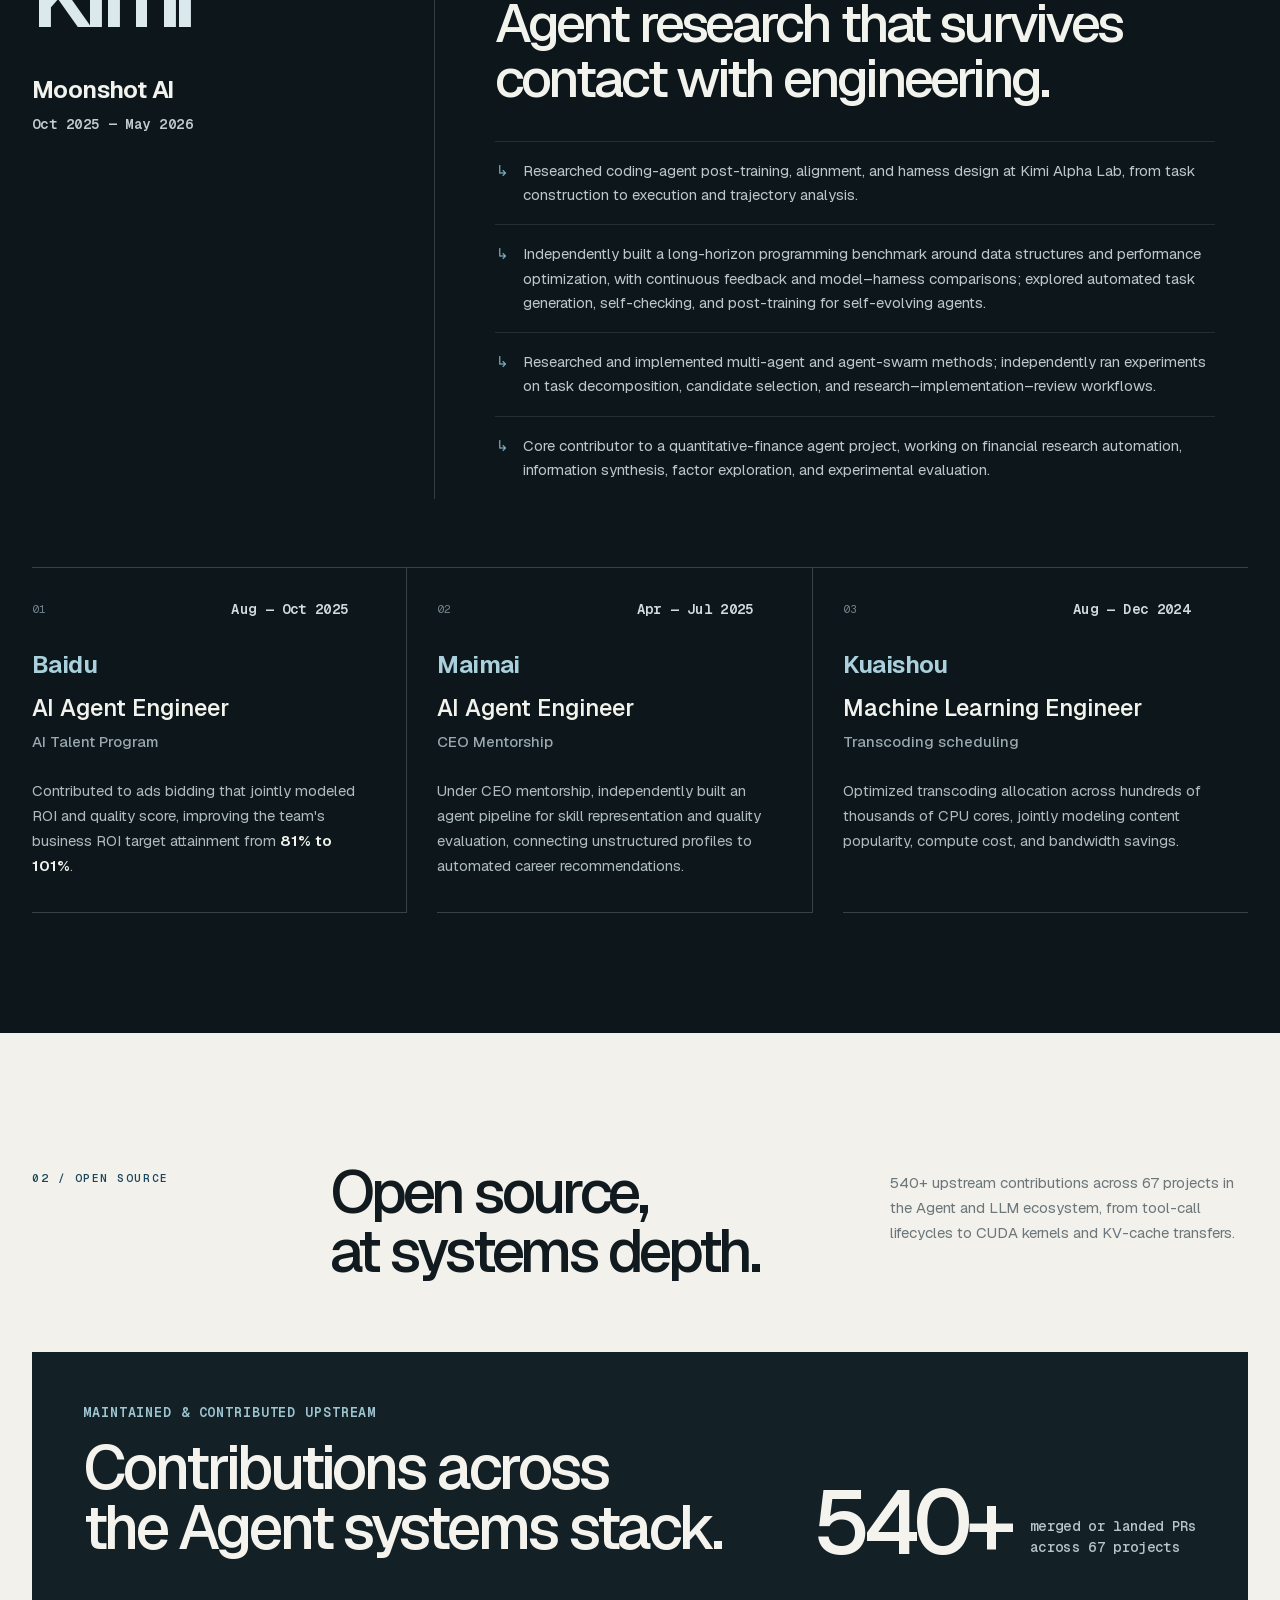
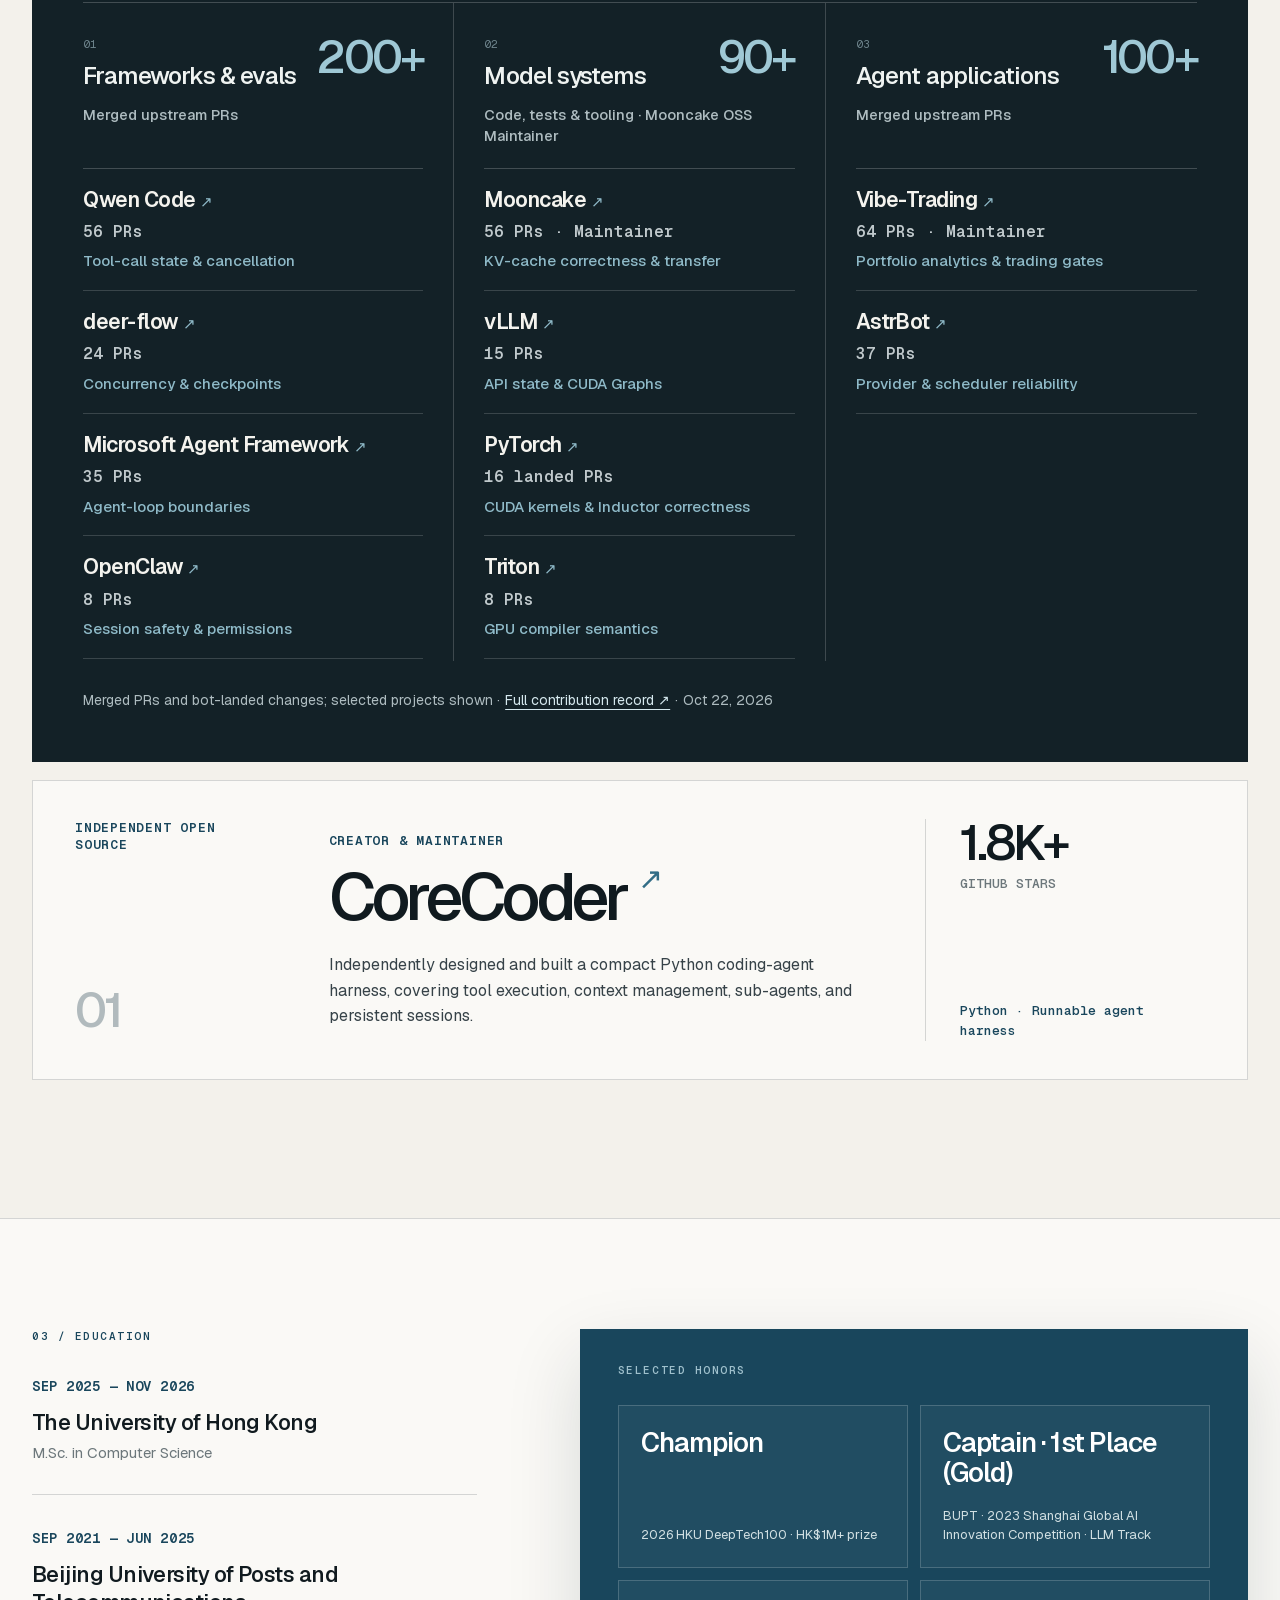
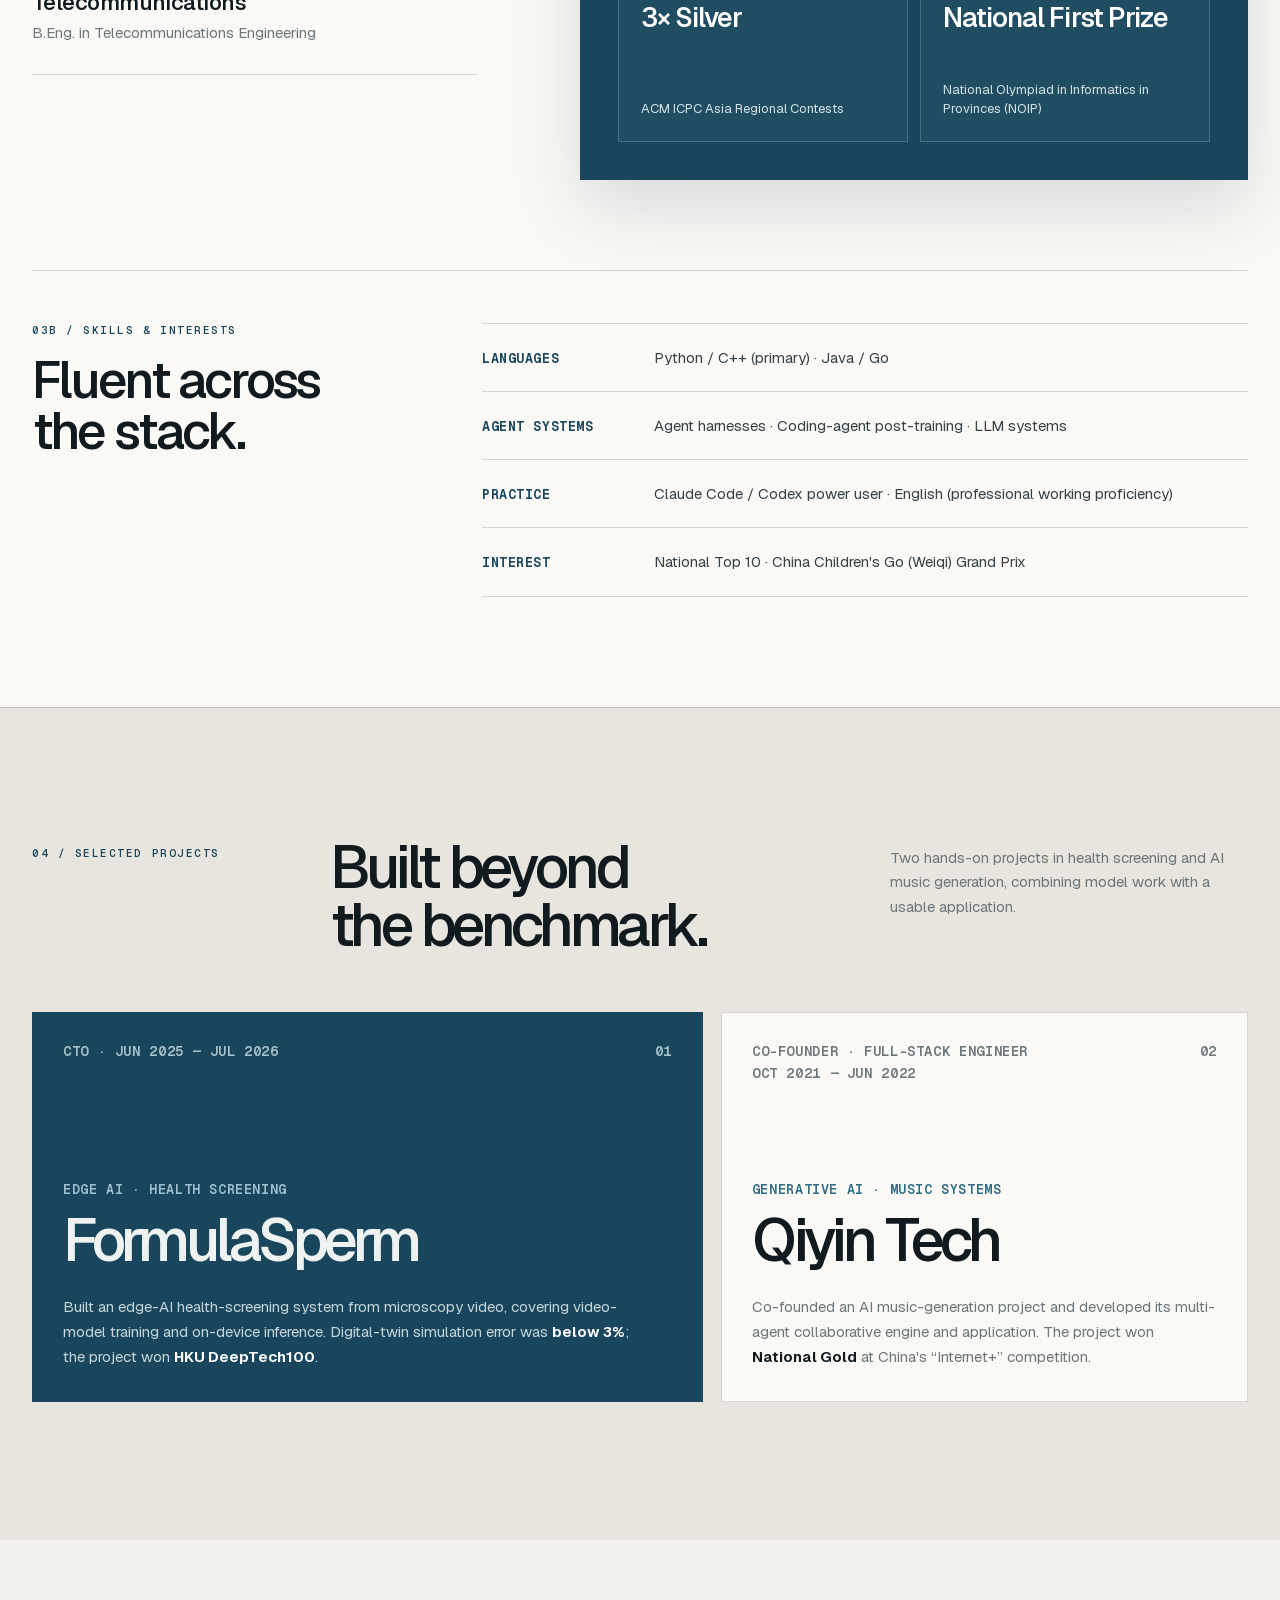
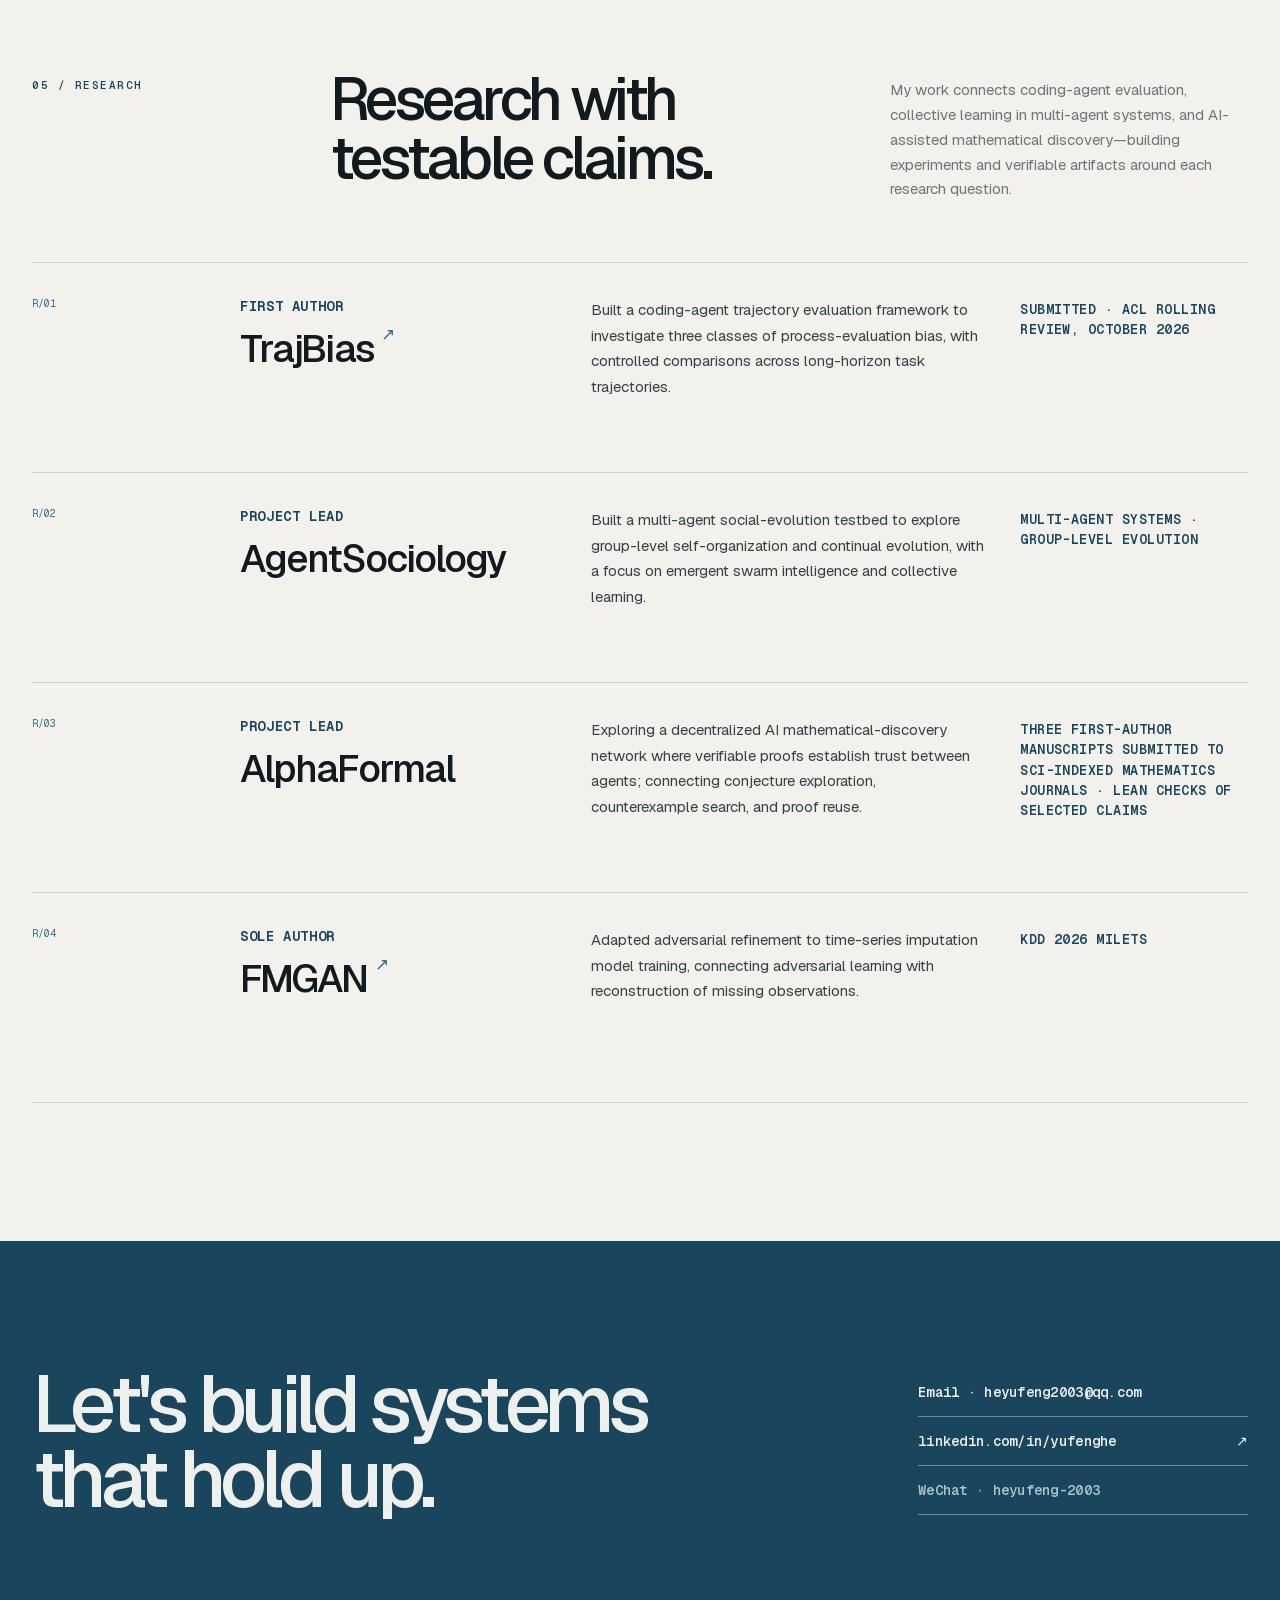
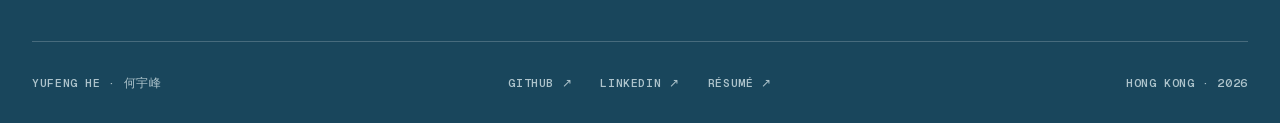
==== commit 5c3f4d1e: "Refresh portfolio with October 22 verified GitHub contributions" ====
--- a/index.html
+++ b/index.html
@@ -4,7 +4,7 @@
   <meta charset="utf-8">
   <meta name="viewport" content="width=device-width, initial-scale=1">
   <title>Yufeng He — Agent Systems from Post-Training to Inference</title>
-  <meta name="description" content="Mooncake maintainer and former Moonshot AI (Kimi) research intern. 530+ upstream contributions across 67 projects in agent frameworks, evaluation, and model systems.">
+  <meta name="description" content="Mooncake maintainer and former Moonshot AI (Kimi) research intern. 540+ upstream contributions across 67 projects in agent frameworks, evaluation, and model systems.">
   <meta name="keywords" content="Yufeng He,何宇峰,AI Agent Systems,Coding Agent,LLM Infrastructure,Mooncake,vLLM,CoreCoder">
   <meta name="author" content="Yufeng He">
   <meta name="robots" content="index, follow">
@@ -15,7 +15,7 @@
   <meta property="og:type" content="profile">
   <meta property="og:site_name" content="Yufeng He">
   <meta property="og:title" content="Yufeng He — Agent Systems from Post-Training to Inference">
-  <meta property="og:description" content="Mooncake maintainer · Former Kimi research intern · 530+ merged or landed upstream contributions.">
+  <meta property="og:description" content="Mooncake maintainer · Former Kimi research intern · 540+ merged or landed upstream contributions.">
   <meta property="og:url" content="https://heyufeng.me/">
   <meta property="og:locale" content="en_US">
   <meta property="og:locale:alternate" content="zh_CN">
@@ -26,12 +26,12 @@
   <meta property="og:image:alt" content="Yufeng He — Agent Systems from Post-Training to Inference">
   <meta name="twitter:card" content="summary_large_image">
   <meta name="twitter:title" content="Yufeng He — Agent Systems from Post-Training to Inference">
-  <meta name="twitter:description" content="Mooncake maintainer · Former Kimi research intern · 530+ merged or landed upstream contributions.">
+  <meta name="twitter:description" content="Mooncake maintainer · Former Kimi research intern · 540+ merged or landed upstream contributions.">
   <meta name="twitter:image" content="https://heyufeng.me/og-agent-systems.png">
   <meta name="twitter:image:alt" content="Yufeng He — Agent Systems from Post-Training to Inference">
   <link rel="icon" href="./favicon.jpg">
   <link rel="apple-touch-icon" href="./favicon.jpg">
-  <link rel="stylesheet" href="./site.css?v=20261020-resume-v11">
+  <link rel="stylesheet" href="./site.css?v=20261022-github-v12">
 </head>
-<body><main><script type="application/ld+json">{"@context":"https://schema.org","@type":"Person","name":"Yufeng He","alternateName":"何宇峰","url":"https://heyufeng.me","email":"heyufeng2003@qq.com","image":"https://heyufeng.me/yufeng-he.jpg","alumniOf":[{"@type":"CollegeOrUniversity","name":"Beijing University of Posts and Telecommunications"},{"@type":"CollegeOrUniversity","name":"The University of Hong Kong"}],"sameAs":["https://github.com/he-yufeng","https://www.linkedin.com/in/yufenghe/"],"knowsAbout":["AI Agent Systems","Coding Agent Post-training","LLM Inference","Multi-Agent Systems","Agent Harnesses","Agentic Finance"]}</script><header class="site-header"><nav class="shell nav" aria-label="Primary navigation"><a class="wordmark" href="#top" aria-label="Yufeng He, home"><span class="wordmark-en">Yufeng He</span><span class="wordmark-zh">何宇峰</span></a><div class="nav-links"><a href="#experience">Experience</a><a href="#open-source">Open source</a><a href="#education">Education</a><details class="nav-profile"><summary>More <span aria-hidden="true">+</span></summary><div class="nav-dropdown"><a href="#experience"><span>01</span>Experience</a><a href="#open-source"><span>02</span>Open source</a><a href="#education"><span>03</span>Education &amp; honors</a><a href="#projects"><span>04</span>Selected projects</a><a href="#research"><span>05</span>Research</a><a href="#skills"><span>03B</span>Skills &amp; interests</a><a href="#contact"><span>—</span>Contact</a></div></details></div><div class="nav-utilities"><div class="language-switcher" aria-label="Language"><a href="#top" aria-current="page">EN</a><span aria-hidden="true">/</span><a href="zh/">中文</a></div><a class="nav-resume" href="./Yufeng-He-Resume.pdf" target="_blank" rel="noreferrer">Résumé <span aria-hidden="true">↗</span></a></div></nav></header><section class="hero shell" id="top"><div class="hero-copy"><p class="eyebrow"><span></span> Yufeng He · 何宇峰</p><h1>Building reliable<span>agent systems</span>from post-training to inference.</h1><p class="hero-lede">I worked on coding agents and multi-agent research as an intern at Moonshot AI (Kimi). I maintain Mooncake and contribute to vLLM and PyTorch, with a focus on the state, execution, and evaluation problems that make agents hard to trust.</p><div class="hero-focus" aria-label="Focus areas"><span>Agent harnesses</span><span>Coding-agent post-training</span><span>Multi-agent systems</span><span>LLM systems</span></div><div class="hero-actions"><a class="button button-primary button-resume" href="./Yufeng-He-Resume.pdf" target="_blank" rel="noreferrer">View résumé <span>↗</span></a></div><div class="hero-contacts" aria-label="Contact information"><div class="hero-contact hero-contact-email"><span>Email</span><strong>heyufeng2003@qq.com</strong></div><a class="hero-contact" href="https://github.com/he-yufeng" target="_blank" rel="noreferrer"><span>GitHub</span><strong>github.com/he-yufeng</strong><i aria-hidden="true">↗</i></a><a class="hero-contact" href="https://www.linkedin.com/in/yufenghe/" target="_blank" rel="noreferrer"><span>LinkedIn</span><strong>linkedin.com/in/yufenghe</strong><i aria-hidden="true">↗</i></a></div><div class="hero-note"><span class="status-dot"></span>M.Sc. Computer Science · The University of Hong Kong</div></div><div class="portrait-stage" aria-label="Portrait of Yufeng He"><div class="portrait-frame"><img src="./yufeng-he.jpg" alt="Yufeng He" fetchPriority="high"/></div><div class="portrait-index" aria-hidden="true">01</div><div class="portrait-caption"><span>Agent systems</span><span>Open source</span><span>Hong Kong</span></div></div></section><section class="signal-strip" aria-label="Selected impact metrics"><div class="shell signal-grid"><div class="signal"><strong>530+</strong><span>upstream contributions</span></div><div class="signal"><strong>200+</strong><span>agent-framework &amp; eval PRs</span></div><div class="signal"><strong>90+</strong><span>model-systems contributions</span></div><div class="signal"><strong>1.8K+</strong><span>CoreCoder stars</span></div></div></section><section class="section shell opensource-section"><div class="section-heading" id="open-source"><p class="section-index">02 / Open source</p><h2>Open source,<br/>at systems depth.</h2><p>530+ upstream contributions across 67 projects in the Agent and LLM ecosystem, from tool-call lifecycles to CUDA kernels and KV-cache transfers.</p></div><div class="opensource-stack"><article class="opensource-record"><header class="opensource-record-head"><div><p class="opensource-kicker">Maintained &amp; contributed upstream</p><h3>Contributions across<br/>the Agent systems stack.</h3></div><div class="opensource-total"><strong>530+</strong><span>merged or landed PRs<br/>across 67 projects</span></div></header><div class="contribution-tracks"><section class="contribution-track" aria-labelledby="agent-infra-title"><div class="track-heading"><div><span>01</span><h4 id="agent-infra-title">Frameworks &amp; evals</h4></div><strong>200+</strong></div><p class="track-context">Merged upstream PRs</p><div class="track-list" aria-label="Agent harness contributions"><div class="track-row"><a href="https://github.com/QwenLM/qwen-code/pulls?q=is%3Apr+is%3Amerged+author%3Ahe-yufeng" target="_blank" rel="noreferrer">Qwen Code<!-- --> <span>↗</span></a><span>56 PRs</span><strong>Tool-call state &amp; cancellation</strong></div><div class="track-row"><a href="https://github.com/bytedance/deer-flow/pulls?q=is%3Apr+is%3Amerged+author%3Ahe-yufeng" target="_blank" rel="noreferrer">deer-flow<!-- --> <span>↗</span></a><span>24 PRs</span><strong>Concurrency &amp; checkpoints</strong></div><div class="track-row"><a href="https://github.com/microsoft/agent-framework/pulls?q=is%3Apr+is%3Amerged+author%3Ahe-yufeng" target="_blank" rel="noreferrer">Microsoft Agent Framework<!-- --> <span>↗</span></a><span>35 PRs</span><strong>Agent-loop boundaries</strong></div><div class="track-row"><a href="https://github.com/openclaw/openclaw/pulls?q=is%3Apr+is%3Amerged+author%3Ahe-yufeng" target="_blank" rel="noreferrer">OpenClaw<!-- --> <span>↗</span></a><span>8 PRs</span><strong>Session safety &amp; permissions</strong></div></div></section><section class="contribution-track" aria-labelledby="inference-title"><div class="track-heading"><div><span>02</span><h4 id="inference-title">Model systems</h4></div><strong>90+</strong></div><p class="track-context">Code, tests &amp; tooling · Mooncake OSS Maintainer</p><div class="track-list" aria-label="Inference system contributions"><div class="track-row"><a href="https://github.com/kvcache-ai/Mooncake/pulls?q=is%3Apr+is%3Amerged+author%3Ahe-yufeng" target="_blank" rel="noreferrer">Mooncake<!-- --> <span>↗</span></a><span>54 PRs · Maintainer</span><strong>KV-cache correctness &amp; transfer</strong></div><div class="track-row"><a href="https://github.com/vllm-project/vllm/pulls?q=is%3Apr+is%3Amerged+author%3Ahe-yufeng" target="_blank" rel="noreferrer">vLLM<!-- --> <span>↗</span></a><span>15 PRs</span><strong>API state &amp; CUDA Graphs</strong></div><div class="track-row"><a href="https://github.com/pytorch/pytorch/commits/main/?author=he-yufeng" target="_blank" rel="noreferrer">PyTorch<!-- --> <span>↗</span></a><span>15 landed PRs</span><strong>CUDA kernels &amp; Inductor correctness</strong></div><div class="track-row"><a href="https://github.com/triton-lang/triton/pulls?q=is%3Apr+is%3Amerged+author%3Ahe-yufeng" target="_blank" rel="noreferrer">Triton<!-- --> <span>↗</span></a><span>7 PRs</span><strong>GPU compiler semantics</strong></div></div></section><section class="contribution-track" aria-labelledby="agent-apps-title"><div class="track-heading"><div><span>03</span><h4 id="agent-apps-title">Agent applications</h4></div><strong>90+</strong></div><p class="track-context">Merged upstream PRs</p><div class="track-list" aria-label="Agent application contributions"><div class="track-row"><a href="https://github.com/HKUDS/Vibe-Trading" target="_blank" rel="noreferrer">Vibe-Trading<!-- --> <span>↗</span></a><span>63 PRs · Maintainer</span><strong>Portfolio analytics &amp; trading gates</strong></div><div class="track-row"><a href="https://github.com/AstrBotDevs/AstrBot/pulls?q=is%3Apr+is%3Amerged+author%3Ahe-yufeng" target="_blank" rel="noreferrer">AstrBot<!-- --> <span>↗</span></a><span>37 PRs</span><strong>Provider &amp; scheduler reliability</strong></div></div></section></div><p class="opensource-source">Merged PRs and bot-landed changes; selected projects shown · <a href="https://github.com/he-yufeng#open-source-contributions" target="_blank" rel="noreferrer">Full contribution record ↗</a> · <time dateTime="2026-10-20">Oct 20, 2026</time></p></article><article class="owned-project"><div class="owned-project-index"><span>Independent open source</span><strong>01</strong></div><div class="owned-project-copy"><p>Creator &amp; Maintainer</p><h3><a href="https://github.com/he-yufeng/CoreCoder" target="_blank" rel="noreferrer">CoreCoder <span>↗</span></a></h3><p>Independently designed and built a compact Python coding-agent harness, covering tool execution, context management, sub-agents, and persistent sessions.</p></div><div class="owned-project-meta"><div><strong>1.8K+</strong><span>GitHub stars</span></div><p>Python · Runnable agent harness</p></div></article></div></section><section class="experience-section"><div class="shell section experience-inner" id="experience"><div class="section-heading section-heading-light"><p class="section-index">01 / Experience</p><h2>Research depth.<br/>Engineering range.</h2><p>Across agent harnesses, coding-agent post-training, multi-agent systems, agentic finance, and LLM infrastructure.</p></div><article class="experience-feature"><div class="experience-identity"><p class="company-mark">Kimi</p><div class="experience-brand"><span>Moonshot AI</span><time>Oct 2025 — May 2026</time></div></div><div class="experience-content"><p class="role-label">AI Agent Research Intern</p><h3>Agent research that survives contact with engineering.</h3><ul><li>Researched coding-agent post-training, alignment, and harness design at Kimi Alpha Lab, from task construction to execution and trajectory analysis.</li><li>Independently built a long-horizon programming benchmark around data structures and performance optimization, with continuous feedback and model–harness comparisons; explored automated task generation, self-checking, and post-training for self-evolving agents.</li><li>Researched and implemented multi-agent and agent-swarm methods; independently ran experiments on task decomposition, candidate selection, and research–implementation–review workflows.</li><li>Core contributor to a quantitative-finance agent project, working on financial research automation, information synthesis, factor exploration, and experimental evaluation.</li></ul></div></article><div class="experience-list"><article><div class="entry-topline"><span>01</span><time>Aug — Oct 2025</time></div><p class="entry-company">Baidu</p><h3>AI Agent Engineer<br/><span>AI Talent Program</span></h3><p>Contributed to ads bidding that jointly modeled ROI and quality score, improving the team&#x27;s business ROI target attainment from <strong>81% to 101%</strong>.</p></article><article><div class="entry-topline"><span>02</span><time>Apr — Jul 2025</time></div><p class="entry-company">Maimai</p><h3>AI Agent Engineer<br/><span>CEO Mentorship</span></h3><p>Under CEO mentorship, independently built an agent pipeline for skill representation and quality evaluation, connecting unstructured profiles to automated career recommendations.</p></article><article><div class="entry-topline"><span>03</span><time>Aug — Dec 2024</time></div><p class="entry-company">Kuaishou</p><h3>Machine Learning Engineer<br/><span>Transcoding scheduling</span></h3><p>Optimized transcoding allocation across hundreds of thousands of CPU cores, jointly modeling content popularity, compute cost, and bandwidth savings.</p></article></div></div></section><section class="section shell research-section"><div class="section-heading research-heading" id="research"><p class="section-index">05 / Research</p><h2>Research with<br/>testable claims.</h2><p>My work connects coding-agent evaluation, collective learning in multi-agent systems, and AI-assisted mathematical discovery—building experiments and verifiable artifacts around each research question.</p></div><div class="research-list"><article><div class="research-index">R/01</div><div><p class="research-role">First author</p><h3><a href="https://github.com/he-yufeng/TrajBias" target="_blank" rel="noreferrer">TrajBias<!-- --> <span>↗</span></a></h3></div><p class="research-copy">Built a coding-agent trajectory evaluation framework to investigate three classes of process-evaluation bias, with controlled comparisons across long-horizon task trajectories.</p><p class="research-meta">Submitted · ACL Rolling Review, October 2026</p></article><article><div class="research-index">R/02</div><div><p class="research-role">Project lead</p><h3>AgentSociology</h3></div><p class="research-copy">Built a multi-agent social-evolution testbed to explore group-level self-organization and continual evolution, with a focus on emergent swarm intelligence and collective learning.</p><p class="research-meta">Multi-agent systems · Group-level evolution</p></article><article><div class="research-index">R/03</div><div><p class="research-role">Project lead</p><h3>AlphaFormal</h3></div><p class="research-copy">Exploring a decentralized AI mathematical-discovery network where verifiable proofs establish trust between agents; connecting conjecture exploration, counterexample search, and proof reuse.</p><p class="research-meta">Three first-author manuscripts submitted to SCI-indexed mathematics journals · Lean checks of selected claims</p></article><article><div class="research-index">R/04</div><div><p class="research-role">Sole author</p><h3><a href="https://github.com/he-yufeng/adversarial-refinement-imputation" target="_blank" rel="noreferrer">FMGAN<!-- --> <span>↗</span></a></h3></div><p class="research-copy">Adapted adversarial refinement to time-series imputation model training, connecting adversarial learning with reconstruction of missing observations.</p><p class="research-meta">KDD 2026 MiLeTS</p></article></div></section><section class="venture-section"><div class="shell section" id="projects"><div class="section-heading venture-heading"><p class="section-index">04 / Selected projects</p><h2>Built beyond<br/>the benchmark.</h2><p>Two hands-on projects in health screening and AI music generation, combining model work with a usable application.</p></div><div class="venture-grid"><article class="venture-card venture-card-primary"><div class="venture-topline"><span>CTO · Jun 2025 — Jul 2026</span><span>01</span></div><div><p>Edge AI · Health screening</p><h3>FormulaSperm</h3><p>Built an edge-AI health-screening system from microscopy video, covering video-model training and on-device inference. Digital-twin simulation error was <strong>below 3%</strong>; the project won <strong>HKU DeepTech100</strong>.</p></div></article><article class="venture-card"><div class="venture-topline"><span>Co-founder · Full-Stack Engineer<br/>Oct 2021 — Jun 2022</span><span>02</span></div><div><p>Generative AI · Music systems</p><h3>Qiyin Tech</h3><p>Co-founded an AI music-generation project and developed its multi-agent collaborative engine and application. The project won <strong>National Gold</strong> at China&#x27;s “Internet+” competition.</p></div></article></div></div></section><section class="credentials-section"><div class="shell credentials-grid" id="education"><div><p class="section-index">03 / Education</p><div class="education-entry"><span>Sep 2025 — Nov 2026</span><h3>The University of Hong Kong</h3><p>M.Sc. in Computer Science</p></div><div class="education-entry"><span>Sep 2021 — Jun 2025</span><h3>Beijing University of Posts and Telecommunications</h3><p>B.Eng. in Telecommunications Engineering</p></div></div><div class="honors-column"><p class="section-index">Selected honors</p><ul><li><strong>Champion</strong><span>2026 HKU DeepTech100 · HK$1M+ prize</span></li><li><strong>Captain · 1st Place (Gold)</strong><span>BUPT · 2023 Shanghai Global AI Innovation Competition · LLM Track</span></li><li><strong>3× Silver</strong><span>ACM International Collegiate Programming Contest (ICPC)</span></li><li><strong>National First Prize</strong><span>National Olympiad in Informatics in Provinces (NOIP)</span></li></ul></div></div><div class="shell skills-panel" id="skills"><div class="skills-intro"><p class="section-index">03B / Skills &amp; interests</p><h3>Fluent across the stack.</h3></div><div class="skills-groups"><div><span>Languages</span><p>Python / C++ (primary) · Java / Go</p></div><div><span>Agent systems</span><p>Agent harnesses · Coding-agent post-training · LLM systems</p></div><div><span>Practice</span><p>Claude Code / Codex power user · English (professional working proficiency)</p></div><div><span>Interest</span><p>National Top 10 · China Children&#x27;s Go (Weiqi) Grand Prix</p></div></div></div></section><footer class="footer"><div class="shell footer-top" id="contact"><p>Let&#x27;s build systems<br/>that hold up.</p><div class="footer-contact"><span class="footer-email">Email · heyufeng2003@qq.com</span><a href="https://www.linkedin.com/in/yufenghe/" target="_blank" rel="noreferrer">linkedin.com/in/yufenghe <span>↗</span></a><span>WeChat · heyufeng-2003</span></div></div><div class="shell footer-bottom"><span>Yufeng He · 何宇峰</span><div><a href="https://github.com/he-yufeng" target="_blank" rel="noreferrer">GitHub ↗</a><a href="https://www.linkedin.com/in/yufenghe/" target="_blank" rel="noreferrer">LinkedIn ↗</a><a href="./Yufeng-He-Resume.pdf" target="_blank" rel="noreferrer">Résumé ↗</a></div><span>Hong Kong · 2026</span></div></footer></main></body>
+<body><main><script type="application/ld+json">{"@context":"https://schema.org","@type":"Person","name":"Yufeng He","alternateName":"何宇峰","url":"https://heyufeng.me","email":"heyufeng2003@qq.com","image":"https://heyufeng.me/yufeng-he.jpg","alumniOf":[{"@type":"CollegeOrUniversity","name":"Beijing University of Posts and Telecommunications"},{"@type":"CollegeOrUniversity","name":"The University of Hong Kong"}],"sameAs":["https://github.com/he-yufeng","https://www.linkedin.com/in/yufenghe/"],"knowsAbout":["AI Agent Systems","Coding Agent Post-training","LLM Inference","Multi-Agent Systems","Agent Harnesses","Agentic Finance"]}</script><header class="site-header"><nav class="shell nav" aria-label="Primary navigation"><a class="wordmark" href="#top" aria-label="Yufeng He, home"><span class="wordmark-en">Yufeng He</span><span class="wordmark-zh">何宇峰</span></a><div class="nav-links"><a href="#experience">Experience</a><a href="#open-source">Open source</a><a href="#education">Education</a><details class="nav-profile"><summary>More <span aria-hidden="true">+</span></summary><div class="nav-dropdown"><a href="#experience"><span>01</span>Experience</a><a href="#open-source"><span>02</span>Open source</a><a href="#education"><span>03</span>Education &amp; honors</a><a href="#projects"><span>04</span>Selected projects</a><a href="#research"><span>05</span>Research</a><a href="#skills"><span>03B</span>Skills &amp; interests</a><a href="#contact"><span>—</span>Contact</a></div></details></div><div class="nav-utilities"><div class="language-switcher" aria-label="Language"><a href="#top" aria-current="page">EN</a><span aria-hidden="true">/</span><a href="zh/">中文</a></div><a class="nav-resume" href="./Yufeng-He-Resume.pdf" target="_blank" rel="noreferrer">Résumé <span aria-hidden="true">↗</span></a></div></nav></header><section class="hero shell" id="top"><div class="hero-copy"><p class="eyebrow"><span></span> Yufeng He · 何宇峰</p><h1>Building reliable<span>agent systems</span>from post-training to inference.</h1><p class="hero-lede">I worked on coding agents and multi-agent research as an intern at Moonshot AI (Kimi). I maintain Mooncake and contribute to vLLM and PyTorch, with a focus on the state, execution, and evaluation problems that make agents hard to trust.</p><div class="hero-focus" aria-label="Focus areas"><span>Agent harnesses</span><span>Coding-agent post-training</span><span>Multi-agent systems</span><span>LLM systems</span></div><div class="hero-actions"><a class="button button-primary button-resume" href="./Yufeng-He-Resume.pdf" target="_blank" rel="noreferrer">View résumé <span>↗</span></a></div><div class="hero-contacts" aria-label="Contact information"><div class="hero-contact hero-contact-email"><span>Email</span><strong>heyufeng2003@qq.com</strong></div><a class="hero-contact" href="https://github.com/he-yufeng" target="_blank" rel="noreferrer"><span>GitHub</span><strong>github.com/he-yufeng</strong><i aria-hidden="true">↗</i></a><a class="hero-contact" href="https://www.linkedin.com/in/yufenghe/" target="_blank" rel="noreferrer"><span>LinkedIn</span><strong>linkedin.com/in/yufenghe</strong><i aria-hidden="true">↗</i></a></div><div class="hero-note"><span class="status-dot"></span>M.Sc. Computer Science · The University of Hong Kong</div></div><div class="portrait-stage" aria-label="Portrait of Yufeng He"><div class="portrait-frame"><img src="./yufeng-he.jpg" alt="Yufeng He" fetchPriority="high"/></div><div class="portrait-index" aria-hidden="true">01</div><div class="portrait-caption"><span>Agent systems</span><span>Open source</span><span>Hong Kong</span></div></div></section><section class="signal-strip" aria-label="Selected impact metrics"><div class="shell signal-grid"><div class="signal"><strong>540+</strong><span>upstream contributions</span></div><div class="signal"><strong>200+</strong><span>agent-framework &amp; eval PRs</span></div><div class="signal"><strong>90+</strong><span>model-systems contributions</span></div><div class="signal"><strong>1.8K+</strong><span>CoreCoder stars</span></div></div></section><section class="section shell opensource-section"><div class="section-heading" id="open-source"><p class="section-index">02 / Open source</p><h2>Open source,<br/>at systems depth.</h2><p>540+ upstream contributions across 67 projects in the Agent and LLM ecosystem, from tool-call lifecycles to CUDA kernels and KV-cache transfers.</p></div><div class="opensource-stack"><article class="opensource-record"><header class="opensource-record-head"><div><p class="opensource-kicker">Maintained &amp; contributed upstream</p><h3>Contributions across<br/>the Agent systems stack.</h3></div><div class="opensource-total"><strong>540+</strong><span>merged or landed PRs<br/>across 67 projects</span></div></header><div class="contribution-tracks"><section class="contribution-track" aria-labelledby="agent-infra-title"><div class="track-heading"><div><span>01</span><h4 id="agent-infra-title">Frameworks &amp; evals</h4></div><strong>200+</strong></div><p class="track-context">Merged upstream PRs</p><div class="track-list" aria-label="Agent harness contributions"><div class="track-row"><a href="https://github.com/QwenLM/qwen-code/pulls?q=is%3Apr+is%3Amerged+author%3Ahe-yufeng" target="_blank" rel="noreferrer">Qwen Code<!-- --> <span>↗</span></a><span>56 PRs</span><strong>Tool-call state &amp; cancellation</strong></div><div class="track-row"><a href="https://github.com/bytedance/deer-flow/pulls?q=is%3Apr+is%3Amerged+author%3Ahe-yufeng" target="_blank" rel="noreferrer">deer-flow<!-- --> <span>↗</span></a><span>24 PRs</span><strong>Concurrency &amp; checkpoints</strong></div><div class="track-row"><a href="https://github.com/microsoft/agent-framework/pulls?q=is%3Apr+is%3Amerged+author%3Ahe-yufeng" target="_blank" rel="noreferrer">Microsoft Agent Framework<!-- --> <span>↗</span></a><span>35 PRs</span><strong>Agent-loop boundaries</strong></div><div class="track-row"><a href="https://github.com/openclaw/openclaw/pulls?q=is%3Apr+is%3Amerged+author%3Ahe-yufeng" target="_blank" rel="noreferrer">OpenClaw<!-- --> <span>↗</span></a><span>8 PRs</span><strong>Session safety &amp; permissions</strong></div></div></section><section class="contribution-track" aria-labelledby="inference-title"><div class="track-heading"><div><span>02</span><h4 id="inference-title">Model systems</h4></div><strong>90+</strong></div><p class="track-context">Code, tests &amp; tooling · Mooncake OSS Maintainer</p><div class="track-list" aria-label="Inference system contributions"><div class="track-row"><a href="https://github.com/kvcache-ai/Mooncake/pulls?q=is%3Apr+is%3Amerged+author%3Ahe-yufeng" target="_blank" rel="noreferrer">Mooncake<!-- --> <span>↗</span></a><span>56 PRs · Maintainer</span><strong>KV-cache correctness &amp; transfer</strong></div><div class="track-row"><a href="https://github.com/vllm-project/vllm/pulls?q=is%3Apr+is%3Amerged+author%3Ahe-yufeng" target="_blank" rel="noreferrer">vLLM<!-- --> <span>↗</span></a><span>15 PRs</span><strong>API state &amp; CUDA Graphs</strong></div><div class="track-row"><a href="https://github.com/pytorch/pytorch/commits/main/?author=he-yufeng" target="_blank" rel="noreferrer">PyTorch<!-- --> <span>↗</span></a><span>16 landed PRs</span><strong>CUDA kernels &amp; Inductor correctness</strong></div><div class="track-row"><a href="https://github.com/triton-lang/triton/pulls?q=is%3Apr+is%3Amerged+author%3Ahe-yufeng" target="_blank" rel="noreferrer">Triton<!-- --> <span>↗</span></a><span>8 PRs</span><strong>GPU compiler semantics</strong></div></div></section><section class="contribution-track" aria-labelledby="agent-apps-title"><div class="track-heading"><div><span>03</span><h4 id="agent-apps-title">Agent applications</h4></div><strong>100+</strong></div><p class="track-context">Merged upstream PRs</p><div class="track-list" aria-label="Agent application contributions"><div class="track-row"><a href="https://github.com/HKUDS/Vibe-Trading" target="_blank" rel="noreferrer">Vibe-Trading<!-- --> <span>↗</span></a><span>64 PRs · Maintainer</span><strong>Portfolio analytics &amp; trading gates</strong></div><div class="track-row"><a href="https://github.com/AstrBotDevs/AstrBot/pulls?q=is%3Apr+is%3Amerged+author%3Ahe-yufeng" target="_blank" rel="noreferrer">AstrBot<!-- --> <span>↗</span></a><span>37 PRs</span><strong>Provider &amp; scheduler reliability</strong></div></div></section></div><p class="opensource-source">Merged PRs and bot-landed changes; selected projects shown · <a href="https://github.com/he-yufeng#open-source-contributions" target="_blank" rel="noreferrer">Full contribution record ↗</a> · <time dateTime="2026-10-22">Oct 22, 2026</time></p></article><article class="owned-project"><div class="owned-project-index"><span>Independent open source</span><strong>01</strong></div><div class="owned-project-copy"><p>Creator &amp; Maintainer</p><h3><a href="https://github.com/he-yufeng/CoreCoder" target="_blank" rel="noreferrer">CoreCoder <span>↗</span></a></h3><p>Independently designed and built a compact Python coding-agent harness, covering tool execution, context management, sub-agents, and persistent sessions.</p></div><div class="owned-project-meta"><div><strong>1.8K+</strong><span>GitHub stars</span></div><p>Python · Runnable agent harness</p></div></article></div></section><section class="experience-section"><div class="shell section experience-inner" id="experience"><div class="section-heading section-heading-light"><p class="section-index">01 / Experience</p><h2>Research depth.<br/>Engineering range.</h2><p>Across agent harnesses, coding-agent post-training, multi-agent systems, agentic finance, and LLM infrastructure.</p></div><article class="experience-feature"><div class="experience-identity"><p class="company-mark">Kimi</p><div class="experience-brand"><span>Moonshot AI</span><time>Oct 2025 — May 2026</time></div></div><div class="experience-content"><p class="role-label">AI Agent Research Intern</p><h3>Agent research that survives contact with engineering.</h3><ul><li>Researched coding-agent post-training, alignment, and harness design at Kimi Alpha Lab, from task construction to execution and trajectory analysis.</li><li>Independently built a long-horizon programming benchmark around data structures and performance optimization, with continuous feedback and model–harness comparisons; explored automated task generation, self-checking, and post-training for self-evolving agents.</li><li>Researched and implemented multi-agent and agent-swarm methods; independently ran experiments on task decomposition, candidate selection, and research–implementation–review workflows.</li><li>Core contributor to a quantitative-finance agent project, working on financial research automation, information synthesis, factor exploration, and experimental evaluation.</li></ul></div></article><div class="experience-list"><article><div class="entry-topline"><span>01</span><time>Aug — Oct 2025</time></div><p class="entry-company">Baidu</p><h3>AI Agent Engineer<br/><span>AI Talent Program</span></h3><p>Contributed to ads bidding that jointly modeled ROI and quality score, improving the team&#x27;s business ROI target attainment from <strong>81% to 101%</strong>.</p></article><article><div class="entry-topline"><span>02</span><time>Apr — Jul 2025</time></div><p class="entry-company">Maimai</p><h3>AI Agent Engineer<br/><span>CEO Mentorship</span></h3><p>Under CEO mentorship, independently built an agent pipeline for skill representation and quality evaluation, connecting unstructured profiles to automated career recommendations.</p></article><article><div class="entry-topline"><span>03</span><time>Aug — Dec 2024</time></div><p class="entry-company">Kuaishou</p><h3>Machine Learning Engineer<br/><span>Transcoding scheduling</span></h3><p>Optimized transcoding allocation across hundreds of thousands of CPU cores, jointly modeling content popularity, compute cost, and bandwidth savings.</p></article></div></div></section><section class="section shell research-section"><div class="section-heading research-heading" id="research"><p class="section-index">05 / Research</p><h2>Research with<br/>testable claims.</h2><p>My work connects coding-agent evaluation, collective learning in multi-agent systems, and AI-assisted mathematical discovery—building experiments and verifiable artifacts around each research question.</p></div><div class="research-list"><article><div class="research-index">R/01</div><div><p class="research-role">First author</p><h3><a href="https://github.com/he-yufeng/TrajBias" target="_blank" rel="noreferrer">TrajBias<!-- --> <span>↗</span></a></h3></div><p class="research-copy">Built a coding-agent trajectory evaluation framework to investigate three classes of process-evaluation bias, with controlled comparisons across long-horizon task trajectories.</p><p class="research-meta">Submitted · ACL Rolling Review, October 2026</p></article><article><div class="research-index">R/02</div><div><p class="research-role">Project lead</p><h3>AgentSociology</h3></div><p class="research-copy">Built a multi-agent social-evolution testbed to explore group-level self-organization and continual evolution, with a focus on emergent swarm intelligence and collective learning.</p><p class="research-meta">Multi-agent systems · Group-level evolution</p></article><article><div class="research-index">R/03</div><div><p class="research-role">Project lead</p><h3>AlphaFormal</h3></div><p class="research-copy">Exploring a decentralized AI mathematical-discovery network where verifiable proofs establish trust between agents; connecting conjecture exploration, counterexample search, and proof reuse.</p><p class="research-meta">Three first-author manuscripts submitted to SCI-indexed mathematics journals · Lean checks of selected claims</p></article><article><div class="research-index">R/04</div><div><p class="research-role">Sole author</p><h3><a href="https://github.com/he-yufeng/adversarial-refinement-imputation" target="_blank" rel="noreferrer">FMGAN<!-- --> <span>↗</span></a></h3></div><p class="research-copy">Adapted adversarial refinement to time-series imputation model training, connecting adversarial learning with reconstruction of missing observations.</p><p class="research-meta">KDD 2026 MiLeTS</p></article></div></section><section class="venture-section"><div class="shell section" id="projects"><div class="section-heading venture-heading"><p class="section-index">04 / Selected projects</p><h2>Built beyond<br/>the benchmark.</h2><p>Two hands-on projects in health screening and AI music generation, combining model work with a usable application.</p></div><div class="venture-grid"><article class="venture-card venture-card-primary"><div class="venture-topline"><span>CTO · Jun 2025 — Jul 2026</span><span>01</span></div><div><p>Edge AI · Health screening</p><h3>FormulaSperm</h3><p>Built an edge-AI health-screening system from microscopy video, covering video-model training and on-device inference. Digital-twin simulation error was <strong>below 3%</strong>; the project won <strong>HKU DeepTech100</strong>.</p></div></article><article class="venture-card"><div class="venture-topline"><span>Co-founder · Full-Stack Engineer<br/>Oct 2021 — Jun 2022</span><span>02</span></div><div><p>Generative AI · Music systems</p><h3>Qiyin Tech</h3><p>Co-founded an AI music-generation project and developed its multi-agent collaborative engine and application. The project won <strong>National Gold</strong> at China&#x27;s “Internet+” competition.</p></div></article></div></div></section><section class="credentials-section"><div class="shell credentials-grid" id="education"><div><p class="section-index">03 / Education</p><div class="education-entry"><span>Sep 2025 — Nov 2026</span><h3>The University of Hong Kong</h3><p>M.Sc. in Computer Science</p></div><div class="education-entry"><span>Sep 2021 — Jun 2025</span><h3>Beijing University of Posts and Telecommunications</h3><p>B.Eng. in Telecommunications Engineering</p></div></div><div class="honors-column"><p class="section-index">Selected honors</p><ul><li><strong>Champion</strong><span>2026 HKU DeepTech100 · HK$1M+ prize</span></li><li><strong>Captain · 1st Place (Gold)</strong><span>BUPT · 2023 Shanghai Global AI Innovation Competition · LLM Track</span></li><li><strong>3× Silver</strong><span>ACM ICPC Asia Regional Contests</span></li><li><strong>National First Prize</strong><span>National Olympiad in Informatics in Provinces (NOIP)</span></li></ul></div></div><div class="shell skills-panel" id="skills"><div class="skills-intro"><p class="section-index">03B / Skills &amp; interests</p><h3>Fluent across the stack.</h3></div><div class="skills-groups"><div><span>Languages</span><p>Python / C++ (primary) · Java / Go</p></div><div><span>Agent systems</span><p>Agent harnesses · Coding-agent post-training · LLM systems</p></div><div><span>Practice</span><p>Claude Code / Codex power user · English (professional working proficiency)</p></div><div><span>Interest</span><p>National Top 10 · China Children&#x27;s Go (Weiqi) Grand Prix</p></div></div></div></section><footer class="footer"><div class="shell footer-top" id="contact"><p>Let&#x27;s build systems<br/>that hold up.</p><div class="footer-contact"><span class="footer-email">Email · heyufeng2003@qq.com</span><a href="https://www.linkedin.com/in/yufenghe/" target="_blank" rel="noreferrer">linkedin.com/in/yufenghe <span>↗</span></a><span>WeChat · heyufeng-2003</span></div></div><div class="shell footer-bottom"><span>Yufeng He · 何宇峰</span><div><a href="https://github.com/he-yufeng" target="_blank" rel="noreferrer">GitHub ↗</a><a href="https://www.linkedin.com/in/yufenghe/" target="_blank" rel="noreferrer">LinkedIn ↗</a><a href="./Yufeng-He-Resume.pdf" target="_blank" rel="noreferrer">Résumé ↗</a></div><span>Hong Kong · 2026</span></div></footer></main></body>
 </html>
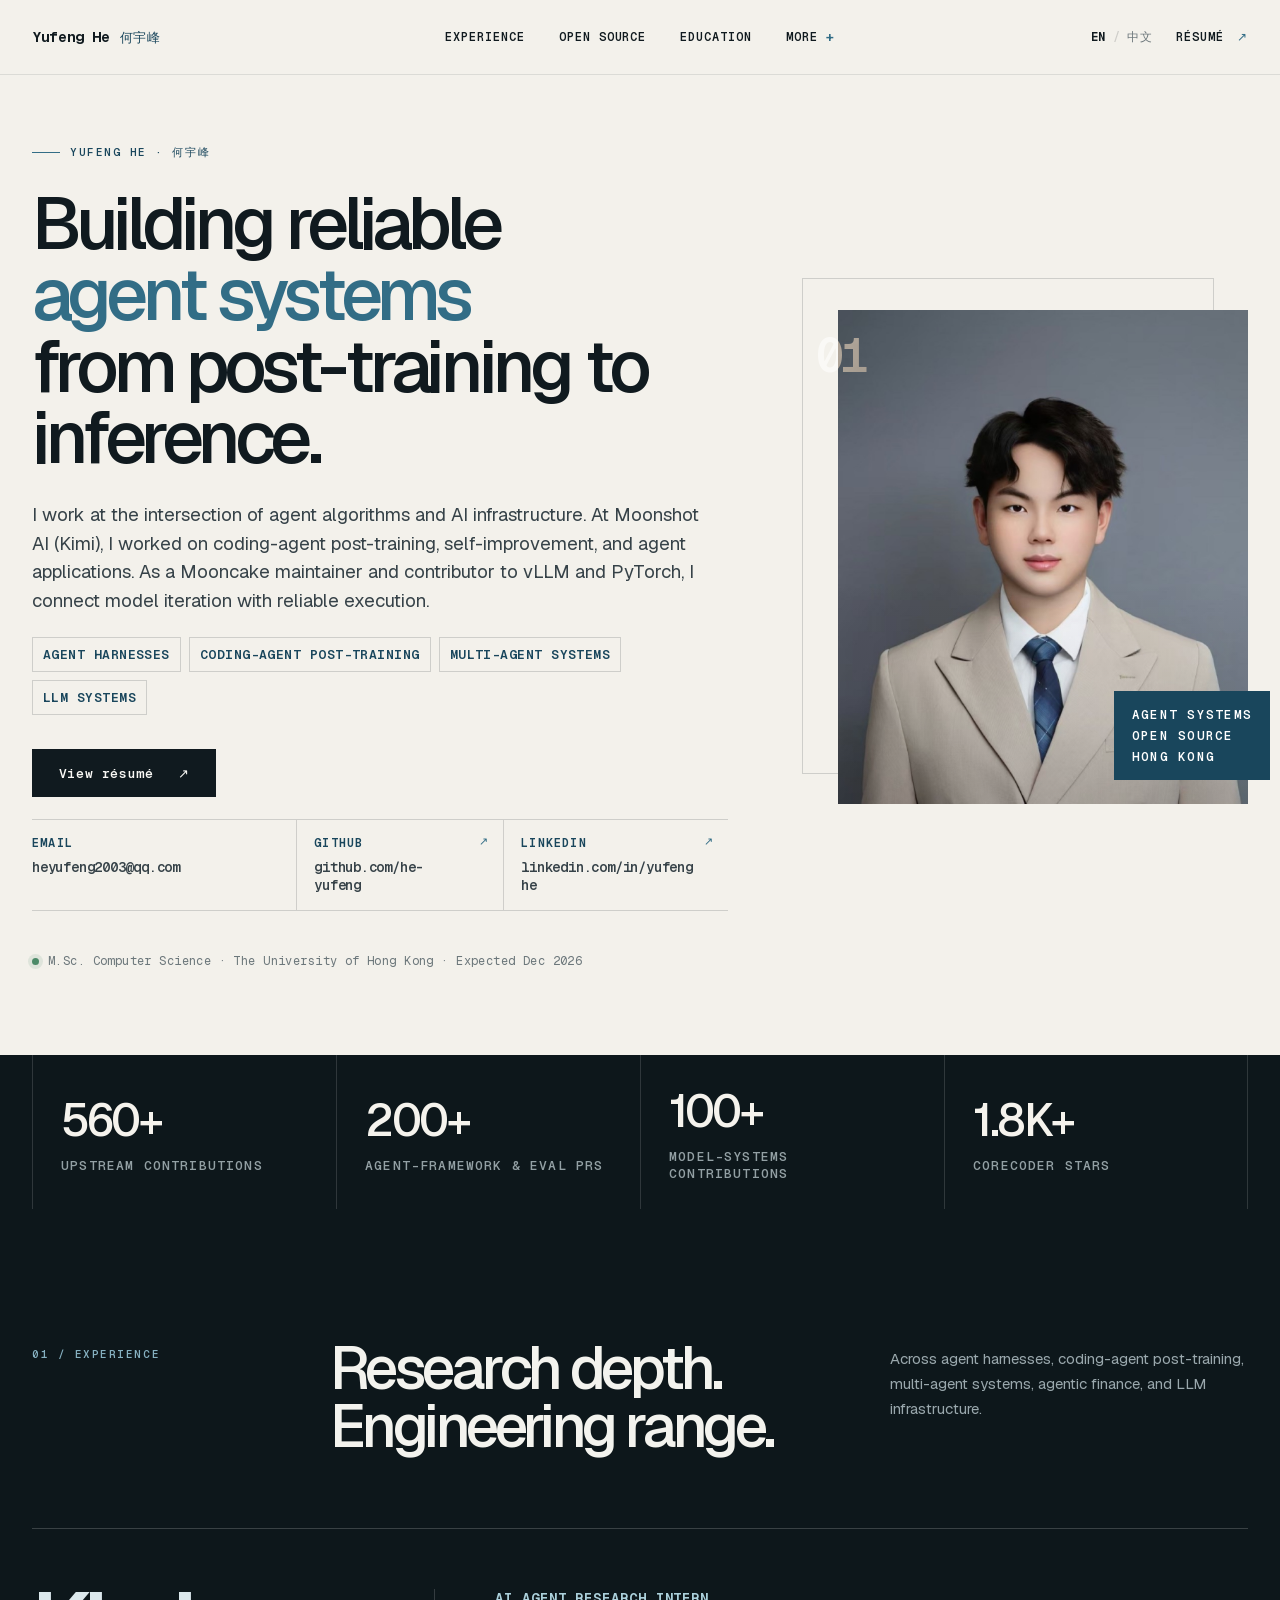
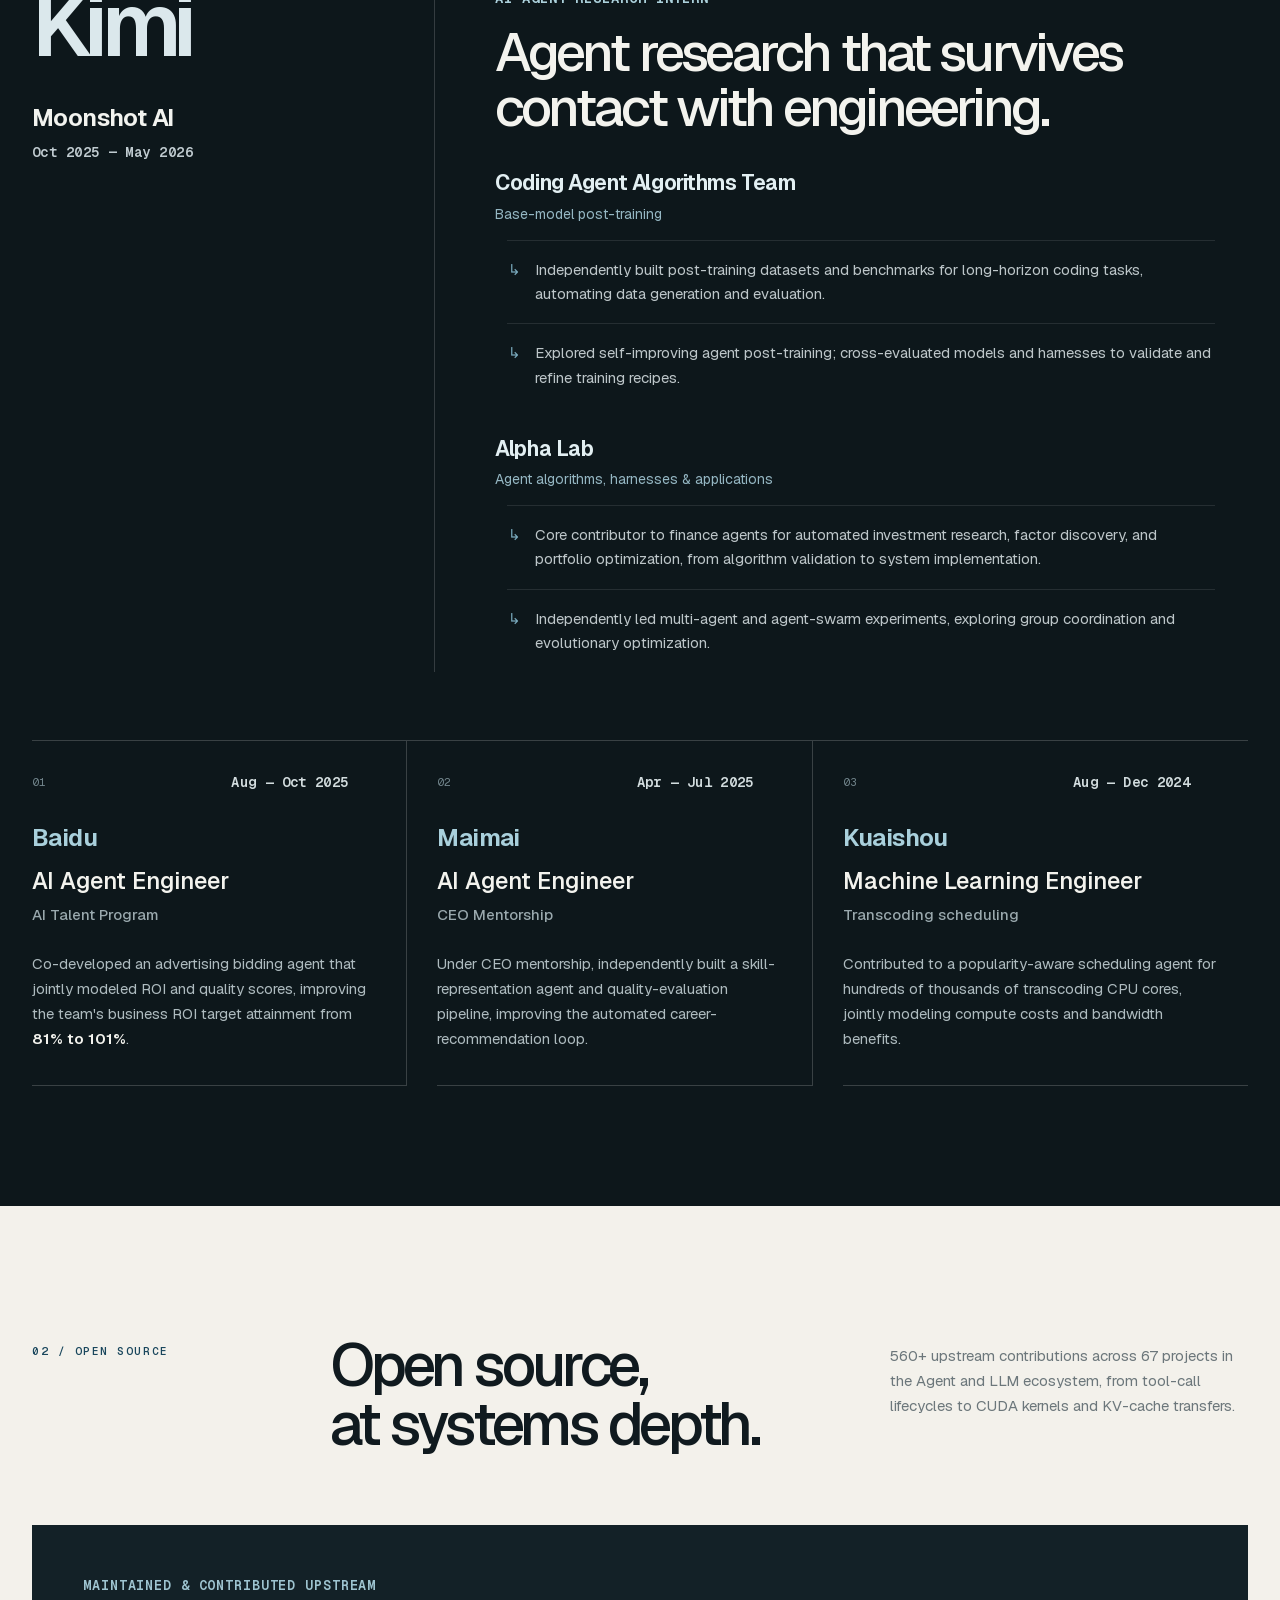
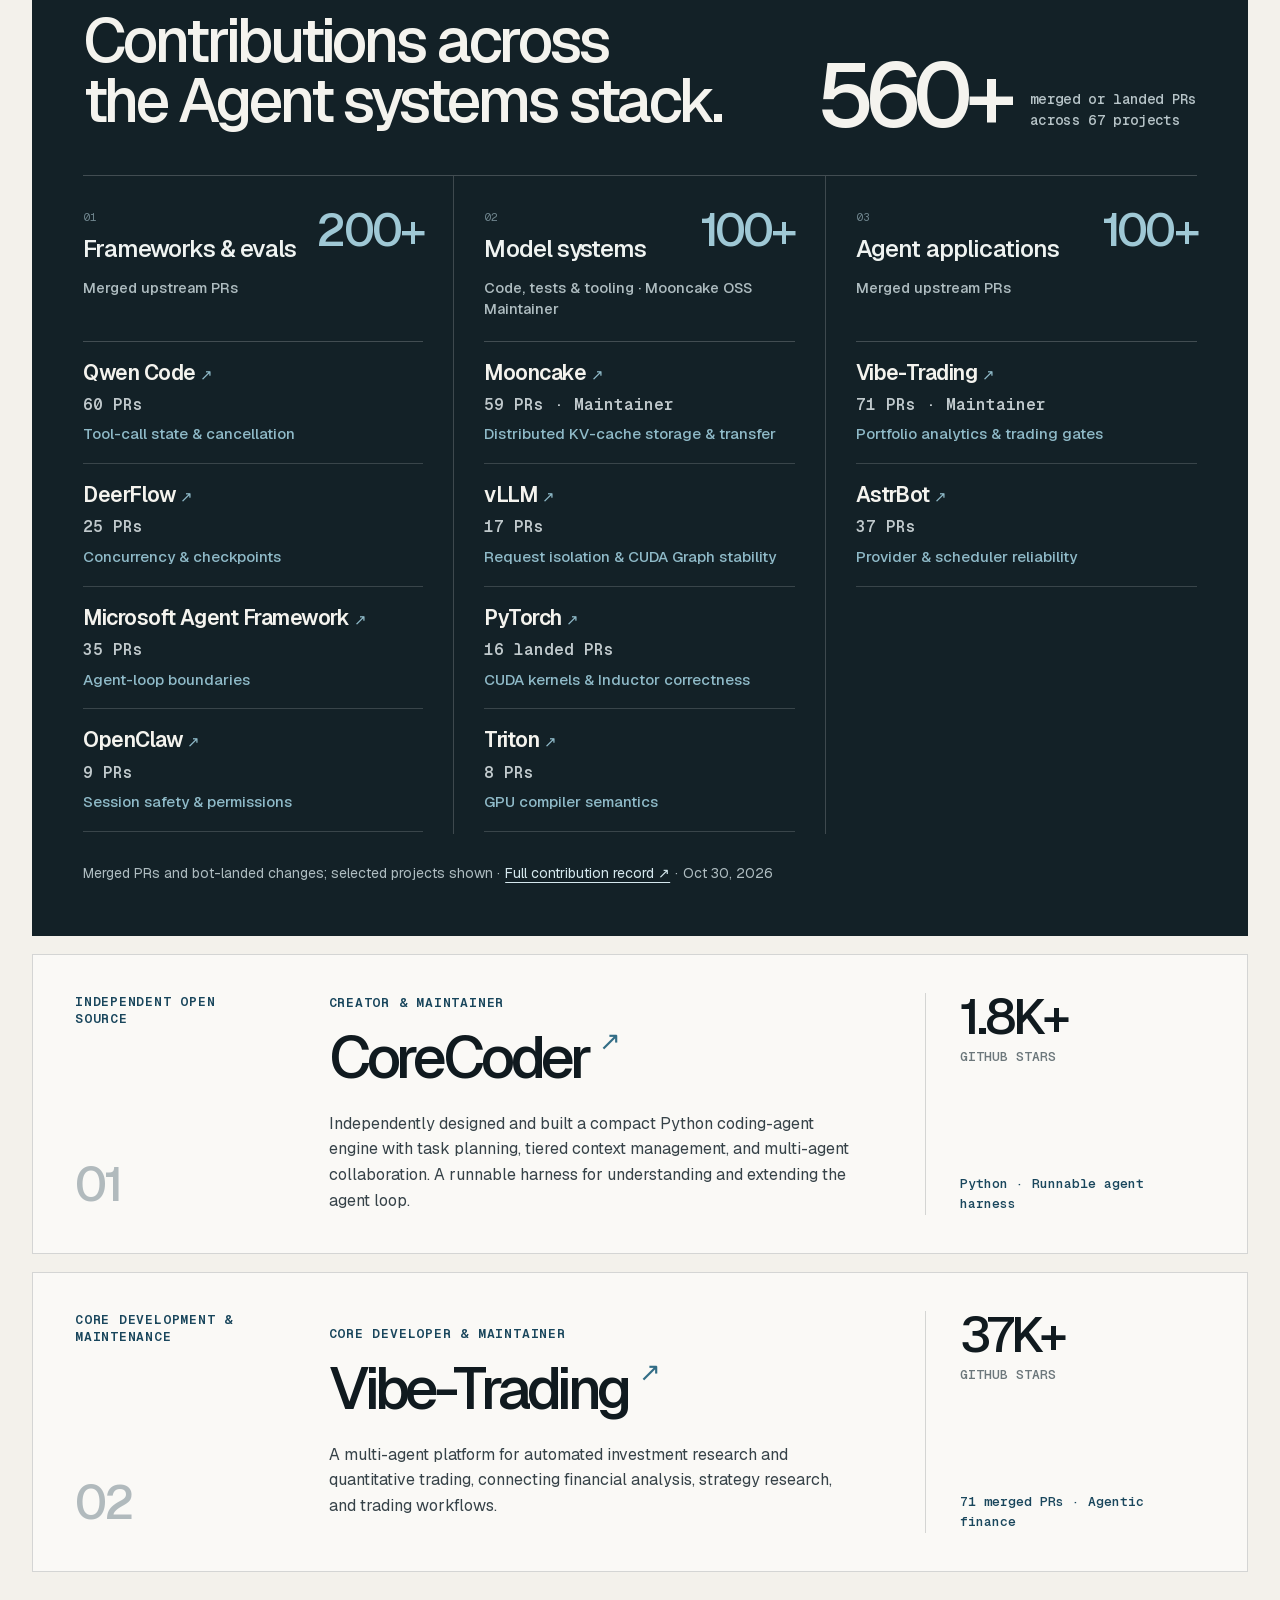
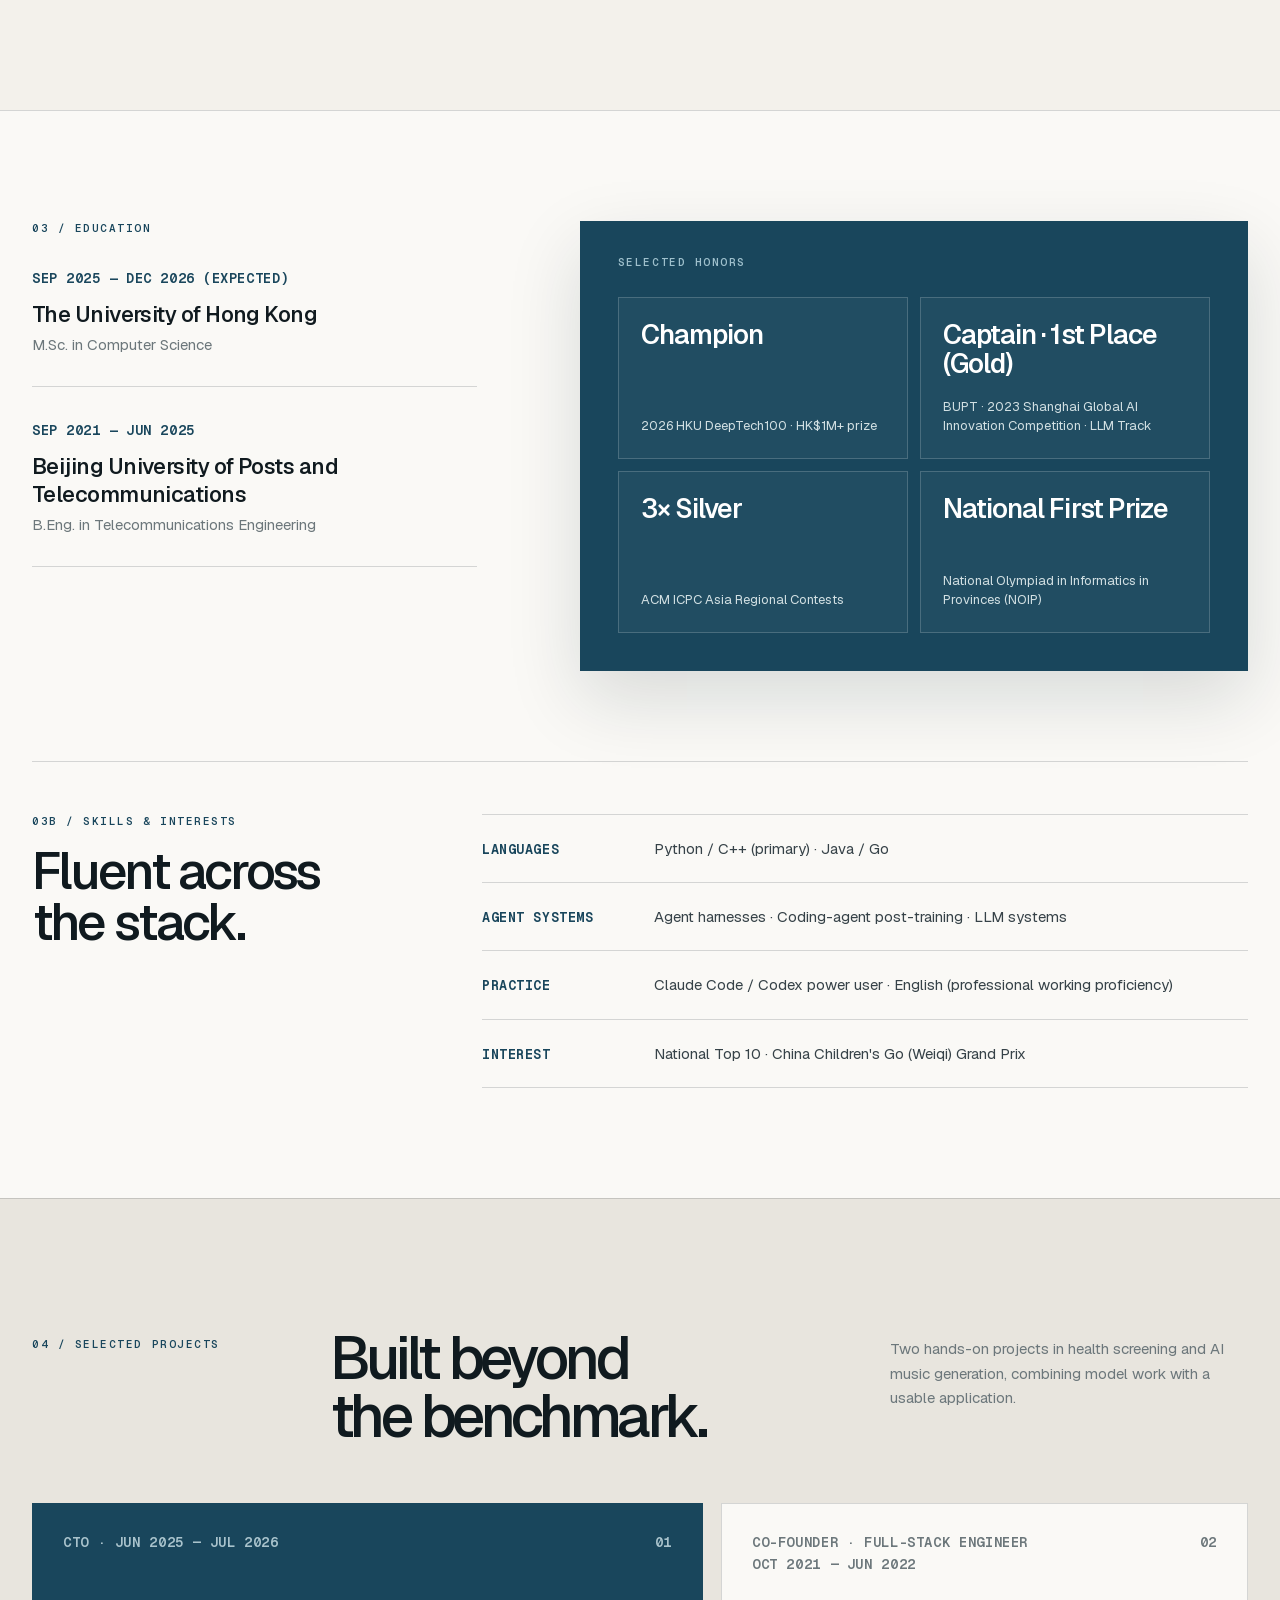
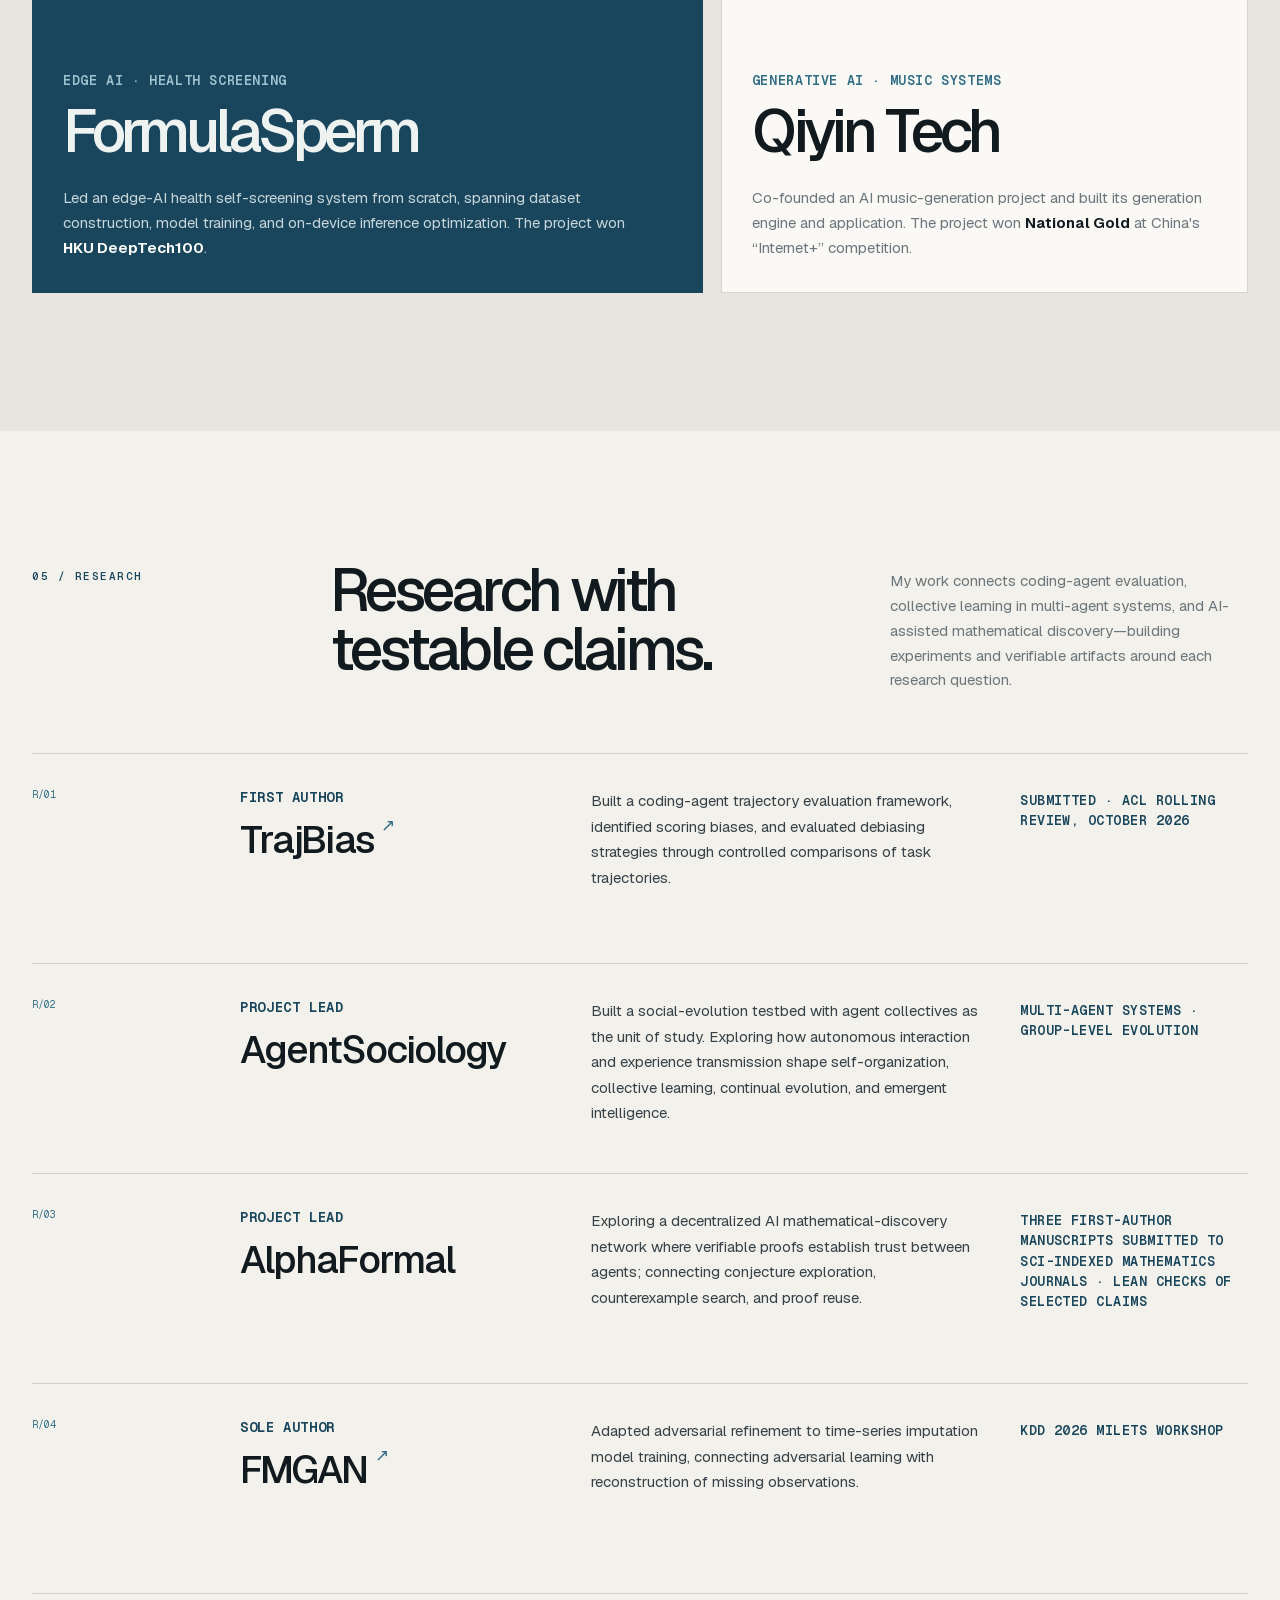
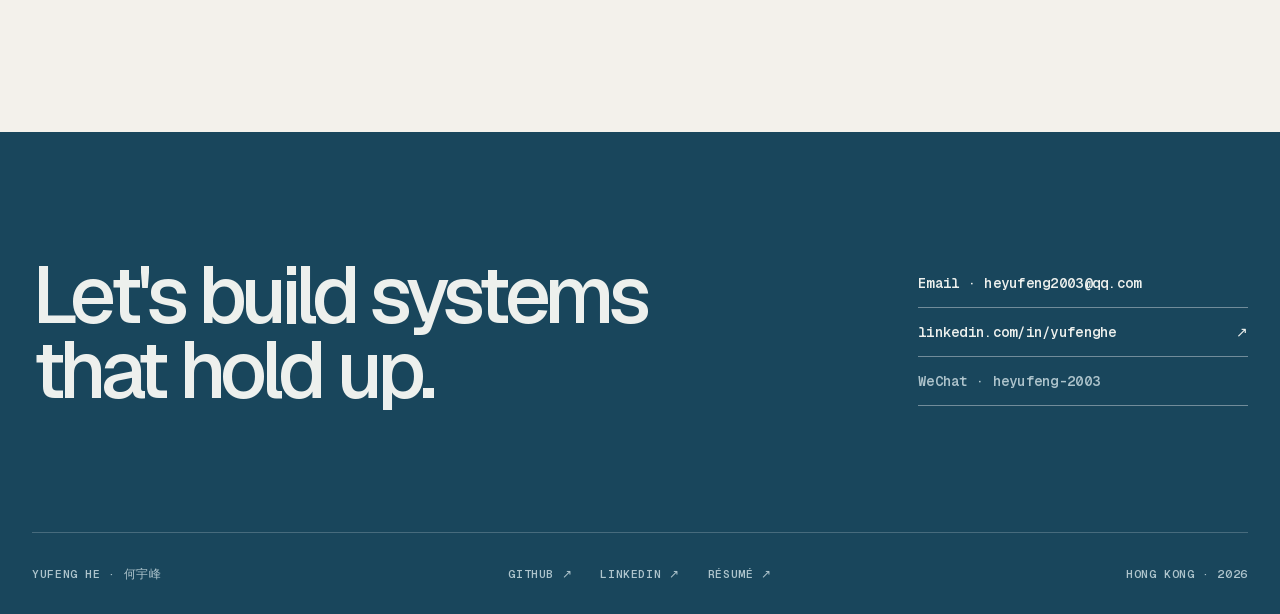
==== commit 081b2b58: "Refresh bilingual portfolio and resume for October 30" ====
--- a/index.html
+++ b/index.html
@@ -4,7 +4,7 @@
   <meta charset="utf-8">
   <meta name="viewport" content="width=device-width, initial-scale=1">
   <title>Yufeng He — Agent Systems from Post-Training to Inference</title>
-  <meta name="description" content="Mooncake maintainer and former Moonshot AI (Kimi) research intern. 540+ upstream contributions across 67 projects in agent frameworks, evaluation, and model systems.">
+  <meta name="description" content="Mooncake maintainer and former Moonshot AI (Kimi) research intern. 560+ upstream contributions across 67 projects in agent frameworks, evaluation, and model systems.">
   <meta name="keywords" content="Yufeng He,何宇峰,AI Agent Systems,Coding Agent,LLM Infrastructure,Mooncake,vLLM,CoreCoder">
   <meta name="author" content="Yufeng He">
   <meta name="robots" content="index, follow">
@@ -15,7 +15,7 @@
   <meta property="og:type" content="profile">
   <meta property="og:site_name" content="Yufeng He">
   <meta property="og:title" content="Yufeng He — Agent Systems from Post-Training to Inference">
-  <meta property="og:description" content="Mooncake maintainer · Former Kimi research intern · 540+ merged or landed upstream contributions.">
+  <meta property="og:description" content="Mooncake maintainer · Former Kimi research intern · 560+ merged or landed upstream contributions.">
   <meta property="og:url" content="https://heyufeng.me/">
   <meta property="og:locale" content="en_US">
   <meta property="og:locale:alternate" content="zh_CN">
@@ -26,12 +26,12 @@
   <meta property="og:image:alt" content="Yufeng He — Agent Systems from Post-Training to Inference">
   <meta name="twitter:card" content="summary_large_image">
   <meta name="twitter:title" content="Yufeng He — Agent Systems from Post-Training to Inference">
-  <meta name="twitter:description" content="Mooncake maintainer · Former Kimi research intern · 540+ merged or landed upstream contributions.">
+  <meta name="twitter:description" content="Mooncake maintainer · Former Kimi research intern · 560+ merged or landed upstream contributions.">
   <meta name="twitter:image" content="https://heyufeng.me/og-agent-systems.png">
   <meta name="twitter:image:alt" content="Yufeng He — Agent Systems from Post-Training to Inference">
   <link rel="icon" href="./favicon.jpg">
   <link rel="apple-touch-icon" href="./favicon.jpg">
-  <link rel="stylesheet" href="./site.css?v=20261022-github-v12">
+  <link rel="stylesheet" href="./site.css?v=20261030-resume-v3">
 </head>
-<body><main><script type="application/ld+json">{"@context":"https://schema.org","@type":"Person","name":"Yufeng He","alternateName":"何宇峰","url":"https://heyufeng.me","email":"heyufeng2003@qq.com","image":"https://heyufeng.me/yufeng-he.jpg","alumniOf":[{"@type":"CollegeOrUniversity","name":"Beijing University of Posts and Telecommunications"},{"@type":"CollegeOrUniversity","name":"The University of Hong Kong"}],"sameAs":["https://github.com/he-yufeng","https://www.linkedin.com/in/yufenghe/"],"knowsAbout":["AI Agent Systems","Coding Agent Post-training","LLM Inference","Multi-Agent Systems","Agent Harnesses","Agentic Finance"]}</script><header class="site-header"><nav class="shell nav" aria-label="Primary navigation"><a class="wordmark" href="#top" aria-label="Yufeng He, home"><span class="wordmark-en">Yufeng He</span><span class="wordmark-zh">何宇峰</span></a><div class="nav-links"><a href="#experience">Experience</a><a href="#open-source">Open source</a><a href="#education">Education</a><details class="nav-profile"><summary>More <span aria-hidden="true">+</span></summary><div class="nav-dropdown"><a href="#experience"><span>01</span>Experience</a><a href="#open-source"><span>02</span>Open source</a><a href="#education"><span>03</span>Education &amp; honors</a><a href="#projects"><span>04</span>Selected projects</a><a href="#research"><span>05</span>Research</a><a href="#skills"><span>03B</span>Skills &amp; interests</a><a href="#contact"><span>—</span>Contact</a></div></details></div><div class="nav-utilities"><div class="language-switcher" aria-label="Language"><a href="#top" aria-current="page">EN</a><span aria-hidden="true">/</span><a href="zh/">中文</a></div><a class="nav-resume" href="./Yufeng-He-Resume.pdf" target="_blank" rel="noreferrer">Résumé <span aria-hidden="true">↗</span></a></div></nav></header><section class="hero shell" id="top"><div class="hero-copy"><p class="eyebrow"><span></span> Yufeng He · 何宇峰</p><h1>Building reliable<span>agent systems</span>from post-training to inference.</h1><p class="hero-lede">I worked on coding agents and multi-agent research as an intern at Moonshot AI (Kimi). I maintain Mooncake and contribute to vLLM and PyTorch, with a focus on the state, execution, and evaluation problems that make agents hard to trust.</p><div class="hero-focus" aria-label="Focus areas"><span>Agent harnesses</span><span>Coding-agent post-training</span><span>Multi-agent systems</span><span>LLM systems</span></div><div class="hero-actions"><a class="button button-primary button-resume" href="./Yufeng-He-Resume.pdf" target="_blank" rel="noreferrer">View résumé <span>↗</span></a></div><div class="hero-contacts" aria-label="Contact information"><div class="hero-contact hero-contact-email"><span>Email</span><strong>heyufeng2003@qq.com</strong></div><a class="hero-contact" href="https://github.com/he-yufeng" target="_blank" rel="noreferrer"><span>GitHub</span><strong>github.com/he-yufeng</strong><i aria-hidden="true">↗</i></a><a class="hero-contact" href="https://www.linkedin.com/in/yufenghe/" target="_blank" rel="noreferrer"><span>LinkedIn</span><strong>linkedin.com/in/yufenghe</strong><i aria-hidden="true">↗</i></a></div><div class="hero-note"><span class="status-dot"></span>M.Sc. Computer Science · The University of Hong Kong</div></div><div class="portrait-stage" aria-label="Portrait of Yufeng He"><div class="portrait-frame"><img src="./yufeng-he.jpg" alt="Yufeng He" fetchPriority="high"/></div><div class="portrait-index" aria-hidden="true">01</div><div class="portrait-caption"><span>Agent systems</span><span>Open source</span><span>Hong Kong</span></div></div></section><section class="signal-strip" aria-label="Selected impact metrics"><div class="shell signal-grid"><div class="signal"><strong>540+</strong><span>upstream contributions</span></div><div class="signal"><strong>200+</strong><span>agent-framework &amp; eval PRs</span></div><div class="signal"><strong>90+</strong><span>model-systems contributions</span></div><div class="signal"><strong>1.8K+</strong><span>CoreCoder stars</span></div></div></section><section class="section shell opensource-section"><div class="section-heading" id="open-source"><p class="section-index">02 / Open source</p><h2>Open source,<br/>at systems depth.</h2><p>540+ upstream contributions across 67 projects in the Agent and LLM ecosystem, from tool-call lifecycles to CUDA kernels and KV-cache transfers.</p></div><div class="opensource-stack"><article class="opensource-record"><header class="opensource-record-head"><div><p class="opensource-kicker">Maintained &amp; contributed upstream</p><h3>Contributions across<br/>the Agent systems stack.</h3></div><div class="opensource-total"><strong>540+</strong><span>merged or landed PRs<br/>across 67 projects</span></div></header><div class="contribution-tracks"><section class="contribution-track" aria-labelledby="agent-infra-title"><div class="track-heading"><div><span>01</span><h4 id="agent-infra-title">Frameworks &amp; evals</h4></div><strong>200+</strong></div><p class="track-context">Merged upstream PRs</p><div class="track-list" aria-label="Agent harness contributions"><div class="track-row"><a href="https://github.com/QwenLM/qwen-code/pulls?q=is%3Apr+is%3Amerged+author%3Ahe-yufeng" target="_blank" rel="noreferrer">Qwen Code<!-- --> <span>↗</span></a><span>56 PRs</span><strong>Tool-call state &amp; cancellation</strong></div><div class="track-row"><a href="https://github.com/bytedance/deer-flow/pulls?q=is%3Apr+is%3Amerged+author%3Ahe-yufeng" target="_blank" rel="noreferrer">deer-flow<!-- --> <span>↗</span></a><span>24 PRs</span><strong>Concurrency &amp; checkpoints</strong></div><div class="track-row"><a href="https://github.com/microsoft/agent-framework/pulls?q=is%3Apr+is%3Amerged+author%3Ahe-yufeng" target="_blank" rel="noreferrer">Microsoft Agent Framework<!-- --> <span>↗</span></a><span>35 PRs</span><strong>Agent-loop boundaries</strong></div><div class="track-row"><a href="https://github.com/openclaw/openclaw/pulls?q=is%3Apr+is%3Amerged+author%3Ahe-yufeng" target="_blank" rel="noreferrer">OpenClaw<!-- --> <span>↗</span></a><span>8 PRs</span><strong>Session safety &amp; permissions</strong></div></div></section><section class="contribution-track" aria-labelledby="inference-title"><div class="track-heading"><div><span>02</span><h4 id="inference-title">Model systems</h4></div><strong>90+</strong></div><p class="track-context">Code, tests &amp; tooling · Mooncake OSS Maintainer</p><div class="track-list" aria-label="Inference system contributions"><div class="track-row"><a href="https://github.com/kvcache-ai/Mooncake/pulls?q=is%3Apr+is%3Amerged+author%3Ahe-yufeng" target="_blank" rel="noreferrer">Mooncake<!-- --> <span>↗</span></a><span>56 PRs · Maintainer</span><strong>KV-cache correctness &amp; transfer</strong></div><div class="track-row"><a href="https://github.com/vllm-project/vllm/pulls?q=is%3Apr+is%3Amerged+author%3Ahe-yufeng" target="_blank" rel="noreferrer">vLLM<!-- --> <span>↗</span></a><span>15 PRs</span><strong>API state &amp; CUDA Graphs</strong></div><div class="track-row"><a href="https://github.com/pytorch/pytorch/commits/main/?author=he-yufeng" target="_blank" rel="noreferrer">PyTorch<!-- --> <span>↗</span></a><span>16 landed PRs</span><strong>CUDA kernels &amp; Inductor correctness</strong></div><div class="track-row"><a href="https://github.com/triton-lang/triton/pulls?q=is%3Apr+is%3Amerged+author%3Ahe-yufeng" target="_blank" rel="noreferrer">Triton<!-- --> <span>↗</span></a><span>8 PRs</span><strong>GPU compiler semantics</strong></div></div></section><section class="contribution-track" aria-labelledby="agent-apps-title"><div class="track-heading"><div><span>03</span><h4 id="agent-apps-title">Agent applications</h4></div><strong>100+</strong></div><p class="track-context">Merged upstream PRs</p><div class="track-list" aria-label="Agent application contributions"><div class="track-row"><a href="https://github.com/HKUDS/Vibe-Trading" target="_blank" rel="noreferrer">Vibe-Trading<!-- --> <span>↗</span></a><span>64 PRs · Maintainer</span><strong>Portfolio analytics &amp; trading gates</strong></div><div class="track-row"><a href="https://github.com/AstrBotDevs/AstrBot/pulls?q=is%3Apr+is%3Amerged+author%3Ahe-yufeng" target="_blank" rel="noreferrer">AstrBot<!-- --> <span>↗</span></a><span>37 PRs</span><strong>Provider &amp; scheduler reliability</strong></div></div></section></div><p class="opensource-source">Merged PRs and bot-landed changes; selected projects shown · <a href="https://github.com/he-yufeng#open-source-contributions" target="_blank" rel="noreferrer">Full contribution record ↗</a> · <time dateTime="2026-10-22">Oct 22, 2026</time></p></article><article class="owned-project"><div class="owned-project-index"><span>Independent open source</span><strong>01</strong></div><div class="owned-project-copy"><p>Creator &amp; Maintainer</p><h3><a href="https://github.com/he-yufeng/CoreCoder" target="_blank" rel="noreferrer">CoreCoder <span>↗</span></a></h3><p>Independently designed and built a compact Python coding-agent harness, covering tool execution, context management, sub-agents, and persistent sessions.</p></div><div class="owned-project-meta"><div><strong>1.8K+</strong><span>GitHub stars</span></div><p>Python · Runnable agent harness</p></div></article></div></section><section class="experience-section"><div class="shell section experience-inner" id="experience"><div class="section-heading section-heading-light"><p class="section-index">01 / Experience</p><h2>Research depth.<br/>Engineering range.</h2><p>Across agent harnesses, coding-agent post-training, multi-agent systems, agentic finance, and LLM infrastructure.</p></div><article class="experience-feature"><div class="experience-identity"><p class="company-mark">Kimi</p><div class="experience-brand"><span>Moonshot AI</span><time>Oct 2025 — May 2026</time></div></div><div class="experience-content"><p class="role-label">AI Agent Research Intern</p><h3>Agent research that survives contact with engineering.</h3><ul><li>Researched coding-agent post-training, alignment, and harness design at Kimi Alpha Lab, from task construction to execution and trajectory analysis.</li><li>Independently built a long-horizon programming benchmark around data structures and performance optimization, with continuous feedback and model–harness comparisons; explored automated task generation, self-checking, and post-training for self-evolving agents.</li><li>Researched and implemented multi-agent and agent-swarm methods; independently ran experiments on task decomposition, candidate selection, and research–implementation–review workflows.</li><li>Core contributor to a quantitative-finance agent project, working on financial research automation, information synthesis, factor exploration, and experimental evaluation.</li></ul></div></article><div class="experience-list"><article><div class="entry-topline"><span>01</span><time>Aug — Oct 2025</time></div><p class="entry-company">Baidu</p><h3>AI Agent Engineer<br/><span>AI Talent Program</span></h3><p>Contributed to ads bidding that jointly modeled ROI and quality score, improving the team&#x27;s business ROI target attainment from <strong>81% to 101%</strong>.</p></article><article><div class="entry-topline"><span>02</span><time>Apr — Jul 2025</time></div><p class="entry-company">Maimai</p><h3>AI Agent Engineer<br/><span>CEO Mentorship</span></h3><p>Under CEO mentorship, independently built an agent pipeline for skill representation and quality evaluation, connecting unstructured profiles to automated career recommendations.</p></article><article><div class="entry-topline"><span>03</span><time>Aug — Dec 2024</time></div><p class="entry-company">Kuaishou</p><h3>Machine Learning Engineer<br/><span>Transcoding scheduling</span></h3><p>Optimized transcoding allocation across hundreds of thousands of CPU cores, jointly modeling content popularity, compute cost, and bandwidth savings.</p></article></div></div></section><section class="section shell research-section"><div class="section-heading research-heading" id="research"><p class="section-index">05 / Research</p><h2>Research with<br/>testable claims.</h2><p>My work connects coding-agent evaluation, collective learning in multi-agent systems, and AI-assisted mathematical discovery—building experiments and verifiable artifacts around each research question.</p></div><div class="research-list"><article><div class="research-index">R/01</div><div><p class="research-role">First author</p><h3><a href="https://github.com/he-yufeng/TrajBias" target="_blank" rel="noreferrer">TrajBias<!-- --> <span>↗</span></a></h3></div><p class="research-copy">Built a coding-agent trajectory evaluation framework to investigate three classes of process-evaluation bias, with controlled comparisons across long-horizon task trajectories.</p><p class="research-meta">Submitted · ACL Rolling Review, October 2026</p></article><article><div class="research-index">R/02</div><div><p class="research-role">Project lead</p><h3>AgentSociology</h3></div><p class="research-copy">Built a multi-agent social-evolution testbed to explore group-level self-organization and continual evolution, with a focus on emergent swarm intelligence and collective learning.</p><p class="research-meta">Multi-agent systems · Group-level evolution</p></article><article><div class="research-index">R/03</div><div><p class="research-role">Project lead</p><h3>AlphaFormal</h3></div><p class="research-copy">Exploring a decentralized AI mathematical-discovery network where verifiable proofs establish trust between agents; connecting conjecture exploration, counterexample search, and proof reuse.</p><p class="research-meta">Three first-author manuscripts submitted to SCI-indexed mathematics journals · Lean checks of selected claims</p></article><article><div class="research-index">R/04</div><div><p class="research-role">Sole author</p><h3><a href="https://github.com/he-yufeng/adversarial-refinement-imputation" target="_blank" rel="noreferrer">FMGAN<!-- --> <span>↗</span></a></h3></div><p class="research-copy">Adapted adversarial refinement to time-series imputation model training, connecting adversarial learning with reconstruction of missing observations.</p><p class="research-meta">KDD 2026 MiLeTS</p></article></div></section><section class="venture-section"><div class="shell section" id="projects"><div class="section-heading venture-heading"><p class="section-index">04 / Selected projects</p><h2>Built beyond<br/>the benchmark.</h2><p>Two hands-on projects in health screening and AI music generation, combining model work with a usable application.</p></div><div class="venture-grid"><article class="venture-card venture-card-primary"><div class="venture-topline"><span>CTO · Jun 2025 — Jul 2026</span><span>01</span></div><div><p>Edge AI · Health screening</p><h3>FormulaSperm</h3><p>Built an edge-AI health-screening system from microscopy video, covering video-model training and on-device inference. Digital-twin simulation error was <strong>below 3%</strong>; the project won <strong>HKU DeepTech100</strong>.</p></div></article><article class="venture-card"><div class="venture-topline"><span>Co-founder · Full-Stack Engineer<br/>Oct 2021 — Jun 2022</span><span>02</span></div><div><p>Generative AI · Music systems</p><h3>Qiyin Tech</h3><p>Co-founded an AI music-generation project and developed its multi-agent collaborative engine and application. The project won <strong>National Gold</strong> at China&#x27;s “Internet+” competition.</p></div></article></div></div></section><section class="credentials-section"><div class="shell credentials-grid" id="education"><div><p class="section-index">03 / Education</p><div class="education-entry"><span>Sep 2025 — Nov 2026</span><h3>The University of Hong Kong</h3><p>M.Sc. in Computer Science</p></div><div class="education-entry"><span>Sep 2021 — Jun 2025</span><h3>Beijing University of Posts and Telecommunications</h3><p>B.Eng. in Telecommunications Engineering</p></div></div><div class="honors-column"><p class="section-index">Selected honors</p><ul><li><strong>Champion</strong><span>2026 HKU DeepTech100 · HK$1M+ prize</span></li><li><strong>Captain · 1st Place (Gold)</strong><span>BUPT · 2023 Shanghai Global AI Innovation Competition · LLM Track</span></li><li><strong>3× Silver</strong><span>ACM ICPC Asia Regional Contests</span></li><li><strong>National First Prize</strong><span>National Olympiad in Informatics in Provinces (NOIP)</span></li></ul></div></div><div class="shell skills-panel" id="skills"><div class="skills-intro"><p class="section-index">03B / Skills &amp; interests</p><h3>Fluent across the stack.</h3></div><div class="skills-groups"><div><span>Languages</span><p>Python / C++ (primary) · Java / Go</p></div><div><span>Agent systems</span><p>Agent harnesses · Coding-agent post-training · LLM systems</p></div><div><span>Practice</span><p>Claude Code / Codex power user · English (professional working proficiency)</p></div><div><span>Interest</span><p>National Top 10 · China Children&#x27;s Go (Weiqi) Grand Prix</p></div></div></div></section><footer class="footer"><div class="shell footer-top" id="contact"><p>Let&#x27;s build systems<br/>that hold up.</p><div class="footer-contact"><span class="footer-email">Email · heyufeng2003@qq.com</span><a href="https://www.linkedin.com/in/yufenghe/" target="_blank" rel="noreferrer">linkedin.com/in/yufenghe <span>↗</span></a><span>WeChat · heyufeng-2003</span></div></div><div class="shell footer-bottom"><span>Yufeng He · 何宇峰</span><div><a href="https://github.com/he-yufeng" target="_blank" rel="noreferrer">GitHub ↗</a><a href="https://www.linkedin.com/in/yufenghe/" target="_blank" rel="noreferrer">LinkedIn ↗</a><a href="./Yufeng-He-Resume.pdf" target="_blank" rel="noreferrer">Résumé ↗</a></div><span>Hong Kong · 2026</span></div></footer></main></body>
+<body><main><script type="application/ld+json">{"@context":"https://schema.org","@type":"Person","name":"Yufeng He","alternateName":"何宇峰","url":"https://heyufeng.me","email":"heyufeng2003@qq.com","image":"https://heyufeng.me/yufeng-he.jpg","alumniOf":[{"@type":"CollegeOrUniversity","name":"Beijing University of Posts and Telecommunications"}],"affiliation":{"@type":"CollegeOrUniversity","name":"The University of Hong Kong"},"sameAs":["https://github.com/he-yufeng","https://www.linkedin.com/in/yufenghe/"],"knowsAbout":["AI Agent Systems","Coding Agent Post-training","LLM Inference","Multi-Agent Systems","Agent Harnesses","Agentic Finance"]}</script><header class="site-header"><nav class="shell nav" aria-label="Primary navigation"><a class="wordmark" href="#top" aria-label="Yufeng He, home"><span class="wordmark-en">Yufeng He</span><span class="wordmark-zh">何宇峰</span></a><div class="nav-links"><a href="#experience">Experience</a><a href="#open-source">Open source</a><a href="#education">Education</a><details class="nav-profile"><summary>More <span aria-hidden="true">+</span></summary><div class="nav-dropdown"><a href="#experience"><span>01</span>Experience</a><a href="#open-source"><span>02</span>Open source</a><a href="#education"><span>03</span>Education &amp; honors</a><a href="#projects"><span>04</span>Selected projects</a><a href="#research"><span>05</span>Research</a><a href="#skills"><span>03B</span>Skills &amp; interests</a><a href="#contact"><span>—</span>Contact</a></div></details></div><div class="nav-utilities"><div class="language-switcher" aria-label="Language"><a href="#top" aria-current="page">EN</a><span aria-hidden="true">/</span><a href="zh/">中文</a></div><a class="nav-resume" href="./Yufeng-He-Resume.pdf?v=20261030-v3" target="_blank" rel="noreferrer">Résumé <span aria-hidden="true">↗</span></a></div></nav></header><section class="hero shell" id="top"><div class="hero-copy"><p class="eyebrow"><span></span> Yufeng He · 何宇峰</p><h1>Building reliable<span>agent systems</span>from post-training to inference.</h1><p class="hero-lede">I work at the intersection of agent algorithms and AI infrastructure. At Moonshot AI (Kimi), I worked on coding-agent post-training, self-improvement, and agent applications. As a Mooncake maintainer and contributor to vLLM and PyTorch, I connect model iteration with reliable execution.</p><div class="hero-focus" aria-label="Focus areas"><span>Agent harnesses</span><span>Coding-agent post-training</span><span>Multi-agent systems</span><span>LLM systems</span></div><div class="hero-actions"><a class="button button-primary button-resume" href="./Yufeng-He-Resume.pdf?v=20261030-v3" target="_blank" rel="noreferrer">View résumé <span>↗</span></a></div><div class="hero-contacts" aria-label="Contact information"><div class="hero-contact hero-contact-email"><span>Email</span><strong>heyufeng2003@qq.com</strong></div><a class="hero-contact" href="https://github.com/he-yufeng" target="_blank" rel="noreferrer"><span>GitHub</span><strong>github.com/he-yufeng</strong><i aria-hidden="true">↗</i></a><a class="hero-contact" href="https://www.linkedin.com/in/yufenghe/" target="_blank" rel="noreferrer"><span>LinkedIn</span><strong>linkedin.com/in/yufenghe</strong><i aria-hidden="true">↗</i></a></div><div class="hero-note"><span class="status-dot"></span>M.Sc. Computer Science · The University of Hong Kong · Expected Dec 2026</div></div><div class="portrait-stage" aria-label="Portrait of Yufeng He"><div class="portrait-frame"><img src="./yufeng-he.jpg" alt="Yufeng He" fetchPriority="high"/></div><div class="portrait-index" aria-hidden="true">01</div><div class="portrait-caption"><span>Agent systems</span><span>Open source</span><span>Hong Kong</span></div></div></section><section class="signal-strip" aria-label="Selected impact metrics"><div class="shell signal-grid"><div class="signal"><strong>560+</strong><span>upstream contributions</span></div><div class="signal"><strong>200+</strong><span>agent-framework &amp; eval PRs</span></div><div class="signal"><strong>100+</strong><span>model-systems contributions</span></div><div class="signal"><strong>1.8K+</strong><span>CoreCoder stars</span></div></div></section><section class="section shell opensource-section"><div class="section-heading" id="open-source"><p class="section-index">02 / Open source</p><h2>Open source,<br/>at systems depth.</h2><p>560+ upstream contributions across 67 projects in the Agent and LLM ecosystem, from tool-call lifecycles to CUDA kernels and KV-cache transfers.</p></div><div class="opensource-stack"><article class="opensource-record"><header class="opensource-record-head"><div><p class="opensource-kicker">Maintained &amp; contributed upstream</p><h3>Contributions across<br/>the Agent systems stack.</h3></div><div class="opensource-total"><strong>560+</strong><span>merged or landed PRs<br/>across 67 projects</span></div></header><div class="contribution-tracks"><section class="contribution-track" aria-labelledby="agent-infra-title"><div class="track-heading"><div><span>01</span><h4 id="agent-infra-title">Frameworks &amp; evals</h4></div><strong>200+</strong></div><p class="track-context">Merged upstream PRs</p><div class="track-list" aria-label="Agent harness contributions"><div class="track-row"><a href="https://github.com/QwenLM/qwen-code/pulls?q=is%3Apr+is%3Amerged+author%3Ahe-yufeng" target="_blank" rel="noreferrer">Qwen Code<!-- --> <span>↗</span></a><span>60 PRs</span><strong>Tool-call state &amp; cancellation</strong></div><div class="track-row"><a href="https://github.com/bytedance/deer-flow/pulls?q=is%3Apr+is%3Amerged+author%3Ahe-yufeng" target="_blank" rel="noreferrer">DeerFlow<!-- --> <span>↗</span></a><span>25 PRs</span><strong>Concurrency &amp; checkpoints</strong></div><div class="track-row"><a href="https://github.com/microsoft/agent-framework/pulls?q=is%3Apr+is%3Amerged+author%3Ahe-yufeng" target="_blank" rel="noreferrer">Microsoft Agent Framework<!-- --> <span>↗</span></a><span>35 PRs</span><strong>Agent-loop boundaries</strong></div><div class="track-row"><a href="https://github.com/openclaw/openclaw/pulls?q=is%3Apr+is%3Amerged+author%3Ahe-yufeng" target="_blank" rel="noreferrer">OpenClaw<!-- --> <span>↗</span></a><span>9 PRs</span><strong>Session safety &amp; permissions</strong></div></div></section><section class="contribution-track" aria-labelledby="inference-title"><div class="track-heading"><div><span>02</span><h4 id="inference-title">Model systems</h4></div><strong>100+</strong></div><p class="track-context">Code, tests &amp; tooling · Mooncake OSS Maintainer</p><div class="track-list" aria-label="Inference system contributions"><div class="track-row"><a href="https://github.com/kvcache-ai/Mooncake/pulls?q=is%3Apr+is%3Amerged+author%3Ahe-yufeng" target="_blank" rel="noreferrer">Mooncake<!-- --> <span>↗</span></a><span>59 PRs · Maintainer</span><strong>Distributed KV-cache storage &amp; transfer</strong></div><div class="track-row"><a href="https://github.com/vllm-project/vllm/pulls?q=is%3Apr+is%3Amerged+author%3Ahe-yufeng" target="_blank" rel="noreferrer">vLLM<!-- --> <span>↗</span></a><span>17 PRs</span><strong>Request isolation &amp; CUDA Graph stability</strong></div><div class="track-row"><a href="https://github.com/pytorch/pytorch/commits/main/?author=he-yufeng" target="_blank" rel="noreferrer">PyTorch<!-- --> <span>↗</span></a><span>16 landed PRs</span><strong>CUDA kernels &amp; Inductor correctness</strong></div><div class="track-row"><a href="https://github.com/triton-lang/triton/pulls?q=is%3Apr+is%3Amerged+author%3Ahe-yufeng" target="_blank" rel="noreferrer">Triton<!-- --> <span>↗</span></a><span>8 PRs</span><strong>GPU compiler semantics</strong></div></div></section><section class="contribution-track" aria-labelledby="agent-apps-title"><div class="track-heading"><div><span>03</span><h4 id="agent-apps-title">Agent applications</h4></div><strong>100+</strong></div><p class="track-context">Merged upstream PRs</p><div class="track-list" aria-label="Agent application contributions"><div class="track-row"><a href="https://github.com/HKUDS/Vibe-Trading/pulls?q=is%3Apr+is%3Amerged+author%3Ahe-yufeng" target="_blank" rel="noreferrer">Vibe-Trading<!-- --> <span>↗</span></a><span>71 PRs · Maintainer</span><strong>Portfolio analytics &amp; trading gates</strong></div><div class="track-row"><a href="https://github.com/AstrBotDevs/AstrBot/pulls?q=is%3Apr+is%3Amerged+author%3Ahe-yufeng" target="_blank" rel="noreferrer">AstrBot<!-- --> <span>↗</span></a><span>37 PRs</span><strong>Provider &amp; scheduler reliability</strong></div></div></section></div><p class="opensource-source">Merged PRs and bot-landed changes; selected projects shown · <a href="https://github.com/he-yufeng#open-source-contributions" target="_blank" rel="noreferrer">Full contribution record ↗</a> · <time dateTime="2026-10-30">Oct 30, 2026</time></p></article><article class="owned-project" data-ownership="independent"><div class="owned-project-index"><span>Independent open source</span><strong>01</strong></div><div class="owned-project-copy"><p>Creator &amp; Maintainer</p><h3><a href="https://github.com/he-yufeng/CoreCoder" target="_blank" rel="noreferrer">CoreCoder <span>↗</span></a></h3><p>Independently designed and built a compact Python coding-agent engine with task planning, tiered context management, and multi-agent collaboration. A runnable harness for understanding and extending the agent loop.</p></div><div class="owned-project-meta"><div><strong>1.8K+</strong><span>GitHub stars</span></div><p>Python · Runnable agent harness</p></div></article><article class="owned-project" data-ownership="co-maintained"><div class="owned-project-index"><span>Core development &amp; maintenance</span><strong>02</strong></div><div class="owned-project-copy"><p>Core Developer &amp; Maintainer</p><h3><a href="https://github.com/HKUDS/Vibe-Trading" target="_blank" rel="noreferrer">Vibe-Trading <span>↗</span></a></h3><p>A multi-agent platform for automated investment research and quantitative trading, connecting financial analysis, strategy research, and trading workflows.</p></div><div class="owned-project-meta"><div><strong>37K+</strong><span>GitHub stars</span></div><p>71 merged PRs · Agentic finance</p></div></article></div></section><section class="experience-section"><div class="shell section experience-inner" id="experience"><div class="section-heading section-heading-light"><p class="section-index">01 / Experience</p><h2>Research depth.<br/>Engineering range.</h2><p>Across agent harnesses, coding-agent post-training, multi-agent systems, agentic finance, and LLM infrastructure.</p></div><article class="experience-feature"><div class="experience-identity"><p class="company-mark">Kimi</p><div class="experience-brand"><span>Moonshot AI</span><time>Oct 2025 — May 2026</time></div></div><div class="experience-content"><p class="role-label">AI Agent Research Intern</p><h3>Agent research that survives contact with engineering.</h3><section class="experience-team" aria-labelledby="kimi-coding-team"><h4 id="kimi-coding-team">Coding Agent Algorithms Team</h4><p>Base-model post-training</p><ul><li>Independently built post-training datasets and benchmarks for long-horizon coding tasks, automating data generation and evaluation.</li><li>Explored self-improving agent post-training; cross-evaluated models and harnesses to validate and refine training recipes.</li></ul></section><section class="experience-team" aria-labelledby="kimi-alpha-team"><h4 id="kimi-alpha-team">Alpha Lab</h4><p>Agent algorithms, harnesses &amp; applications</p><ul><li>Core contributor to finance agents for automated investment research, factor discovery, and portfolio optimization, from algorithm validation to system implementation.</li><li>Independently led multi-agent and agent-swarm experiments, exploring group coordination and evolutionary optimization.</li></ul></section></div></article><div class="experience-list"><article><div class="entry-topline"><span>01</span><time>Aug — Oct 2025</time></div><p class="entry-company">Baidu</p><h3>AI Agent Engineer<br/><span>AI Talent Program</span></h3><p>Co-developed an advertising bidding agent that jointly modeled ROI and quality scores, improving the team&#x27;s business ROI target attainment from <strong>81% to 101%</strong>.</p></article><article><div class="entry-topline"><span>02</span><time>Apr — Jul 2025</time></div><p class="entry-company">Maimai</p><h3>AI Agent Engineer<br/><span>CEO Mentorship</span></h3><p>Under CEO mentorship, independently built a skill-representation agent and quality-evaluation pipeline, improving the automated career-recommendation loop.</p></article><article><div class="entry-topline"><span>03</span><time>Aug — Dec 2024</time></div><p class="entry-company">Kuaishou</p><h3>Machine Learning Engineer<br/><span>Transcoding scheduling</span></h3><p>Contributed to a popularity-aware scheduling agent for hundreds of thousands of transcoding CPU cores, jointly modeling compute costs and bandwidth benefits.</p></article></div></div></section><section class="section shell research-section"><div class="section-heading research-heading" id="research"><p class="section-index">05 / Research</p><h2>Research with<br/>testable claims.</h2><p>My work connects coding-agent evaluation, collective learning in multi-agent systems, and AI-assisted mathematical discovery—building experiments and verifiable artifacts around each research question.</p></div><div class="research-list"><article><div class="research-index">R/01</div><div><p class="research-role">First author</p><h3><a href="https://github.com/he-yufeng/TrajBias" target="_blank" rel="noreferrer">TrajBias<!-- --> <span>↗</span></a></h3></div><p class="research-copy">Built a coding-agent trajectory evaluation framework, identified scoring biases, and evaluated debiasing strategies through controlled comparisons of task trajectories.</p><p class="research-meta">Submitted · ACL Rolling Review, October 2026</p></article><article><div class="research-index">R/02</div><div><p class="research-role">Project lead</p><h3>AgentSociology</h3></div><p class="research-copy">Built a social-evolution testbed with agent collectives as the unit of study. Exploring how autonomous interaction and experience transmission shape self-organization, collective learning, continual evolution, and emergent intelligence.</p><p class="research-meta">Multi-agent systems · Group-level evolution</p></article><article><div class="research-index">R/03</div><div><p class="research-role">Project lead</p><h3>AlphaFormal</h3></div><p class="research-copy">Exploring a decentralized AI mathematical-discovery network where verifiable proofs establish trust between agents; connecting conjecture exploration, counterexample search, and proof reuse.</p><p class="research-meta">Three first-author manuscripts submitted to SCI-indexed mathematics journals · Lean checks of selected claims</p></article><article><div class="research-index">R/04</div><div><p class="research-role">Sole author</p><h3><a href="https://github.com/he-yufeng/adversarial-refinement-imputation" target="_blank" rel="noreferrer">FMGAN<!-- --> <span>↗</span></a></h3></div><p class="research-copy">Adapted adversarial refinement to time-series imputation model training, connecting adversarial learning with reconstruction of missing observations.</p><p class="research-meta">KDD 2026 MiLeTS Workshop</p></article></div></section><section class="venture-section"><div class="shell section" id="projects"><div class="section-heading venture-heading"><p class="section-index">04 / Selected projects</p><h2>Built beyond<br/>the benchmark.</h2><p>Two hands-on projects in health screening and AI music generation, combining model work with a usable application.</p></div><div class="venture-grid"><article class="venture-card venture-card-primary"><div class="venture-topline"><span>CTO · Jun 2025 — Jul 2026</span><span>01</span></div><div><p>Edge AI · Health screening</p><h3>FormulaSperm</h3><p>Led an edge-AI health self-screening system from scratch, spanning dataset construction, model training, and on-device inference optimization. The project won <strong>HKU DeepTech100</strong>.</p></div></article><article class="venture-card"><div class="venture-topline"><span>Co-founder · Full-Stack Engineer<br/>Oct 2021 — Jun 2022</span><span>02</span></div><div><p>Generative AI · Music systems</p><h3>Qiyin Tech</h3><p>Co-founded an AI music-generation project and built its generation engine and application. The project won <strong>National Gold</strong> at China&#x27;s “Internet+” competition.</p></div></article></div></div></section><section class="credentials-section"><div class="shell credentials-grid" id="education"><div><p class="section-index">03 / Education</p><div class="education-entry"><span>Sep 2025 — Dec 2026 (expected)</span><h3>The University of Hong Kong</h3><p>M.Sc. in Computer Science</p></div><div class="education-entry"><span>Sep 2021 — Jun 2025</span><h3>Beijing University of Posts and Telecommunications</h3><p>B.Eng. in Telecommunications Engineering</p></div></div><div class="honors-column"><p class="section-index">Selected honors</p><ul><li><strong>Champion</strong><span>2026 HKU DeepTech100 · HK$1M+ prize</span></li><li><strong>Captain · 1st Place (Gold)</strong><span>BUPT · 2023 Shanghai Global AI Innovation Competition · LLM Track</span></li><li><strong>3× Silver</strong><span>ACM ICPC Asia Regional Contests</span></li><li><strong>National First Prize</strong><span>National Olympiad in Informatics in Provinces (NOIP)</span></li></ul></div></div><div class="shell skills-panel" id="skills"><div class="skills-intro"><p class="section-index">03B / Skills &amp; interests</p><h3>Fluent across the stack.</h3></div><div class="skills-groups"><div><span>Languages</span><p>Python / C++ (primary) · Java / Go</p></div><div><span>Agent systems</span><p>Agent harnesses · Coding-agent post-training · LLM systems</p></div><div><span>Practice</span><p>Claude Code / Codex power user · English (professional working proficiency)</p></div><div><span>Interest</span><p>National Top 10 · China Children&#x27;s Go (Weiqi) Grand Prix</p></div></div></div></section><footer class="footer"><div class="shell footer-top" id="contact"><p>Let&#x27;s build systems<br/>that hold up.</p><div class="footer-contact"><span class="footer-email">Email · heyufeng2003@qq.com</span><a href="https://www.linkedin.com/in/yufenghe/" target="_blank" rel="noreferrer">linkedin.com/in/yufenghe <span>↗</span></a><span>WeChat · heyufeng-2003</span></div></div><div class="shell footer-bottom"><span>Yufeng He · 何宇峰</span><div><a href="https://github.com/he-yufeng" target="_blank" rel="noreferrer">GitHub ↗</a><a href="https://www.linkedin.com/in/yufenghe/" target="_blank" rel="noreferrer">LinkedIn ↗</a><a href="./Yufeng-He-Resume.pdf?v=20261030-v3" target="_blank" rel="noreferrer">Résumé ↗</a></div><span>Hong Kong · 2026</span></div></footer></main></body>
 </html>
--- a/site.css
+++ b/site.css
@@ -466,7 +466,8 @@
 }
 .owned-project-index strong { color: #b1babd; font-size: 48px; font-weight: 520; letter-spacing: -0.06em; }
 .owned-project-copy > p:first-child { margin: 0 0 16px; }
-.owned-project-copy h3 { margin: 0; font-size: clamp(48px, 5.2vw, 70px); font-weight: 520; letter-spacing: -0.07em; line-height: 0.95; }
+.owned-project-copy { min-width: 0; }
+.owned-project-copy h3 { margin: 0; font-size: clamp(42px, 4.6vw, 62px); font-weight: 520; letter-spacing: -0.065em; line-height: 1.02; overflow-wrap: anywhere; }
 .owned-project-copy h3 span { color: var(--blue); font-size: 0.45em; vertical-align: top; }
 .owned-project-copy > p:last-child { max-width: 590px; margin: 24px 0 0; color: var(--ink-soft); font-size: 16px; line-height: 1.6; }
 .owned-project-meta { align-self: stretch; display: flex; flex-direction: column; justify-content: space-between; padding-left: 34px; border-left: 1px solid var(--line); }
@@ -497,6 +498,10 @@
 .experience-content ul { max-width: 720px; margin: 0; padding: 0; list-style: none; }
 .experience-content li { position: relative; padding: 17px 0 17px 28px; color: #bdc6c9; border-top: 1px solid rgba(255, 255, 255, 0.1); font-size: 15px; line-height: 1.62; }
 .experience-content li::before { position: absolute; left: 1px; content: "↳"; color: #79aabd; }
+.experience-team + .experience-team { margin-top: 28px; }
+.experience-team h4 { margin: 0; color: #e2eff2; font-size: 21px; font-weight: 650; letter-spacing: -0.02em; line-height: 1.3; }
+.experience-team > p { margin: 7px 0 15px; color: #95b7c3; font-size: 14px; line-height: 1.5; }
+.experience-team ul { padding-left: 12px; }
 .experience-list { display: grid; grid-template-columns: repeat(3, 1fr); }
 .experience-list article { min-height: 330px; padding: 32px 30px 34px 0; border-bottom: 1px solid rgba(255, 255, 255, 0.18); }
 .experience-list article:not(:last-child) { margin-right: 30px; border-right: 1px solid rgba(255, 255, 255, 0.18); }
@@ -709,7 +714,7 @@
   .owned-project { grid-template-columns: 1fr; gap: 30px; padding: 28px 24px; }
   .owned-project-index { min-height: 56px; flex-direction: row; align-items: center; }
   .owned-project-index strong { font-size: 36px; }
-  .owned-project-copy h3 { font-size: 48px; }
+  .owned-project-copy h3 { font-size: clamp(36px, 10vw, 48px); }
   .owned-project-meta { grid-column: auto; }
   .experience-inner { padding-bottom: 70px; }
   .experience-feature { padding-block: 42px; gap: 36px; }
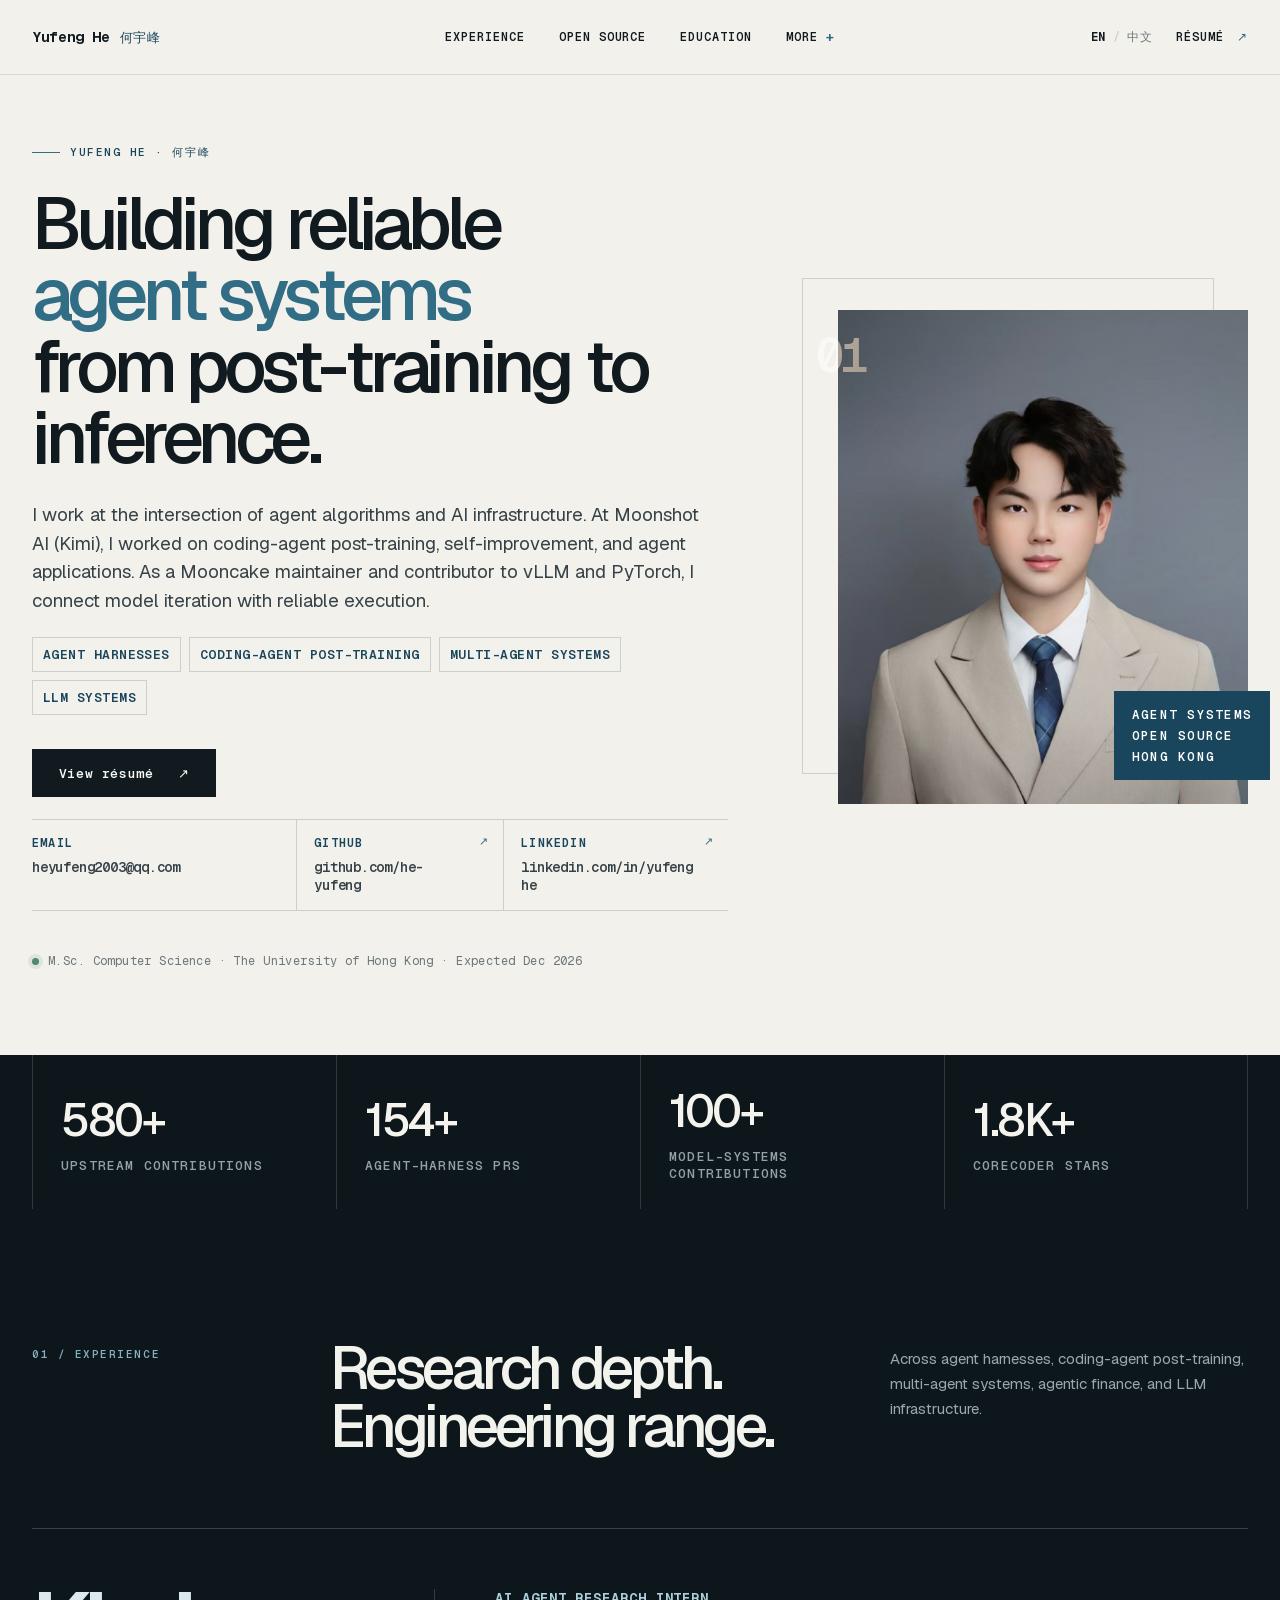
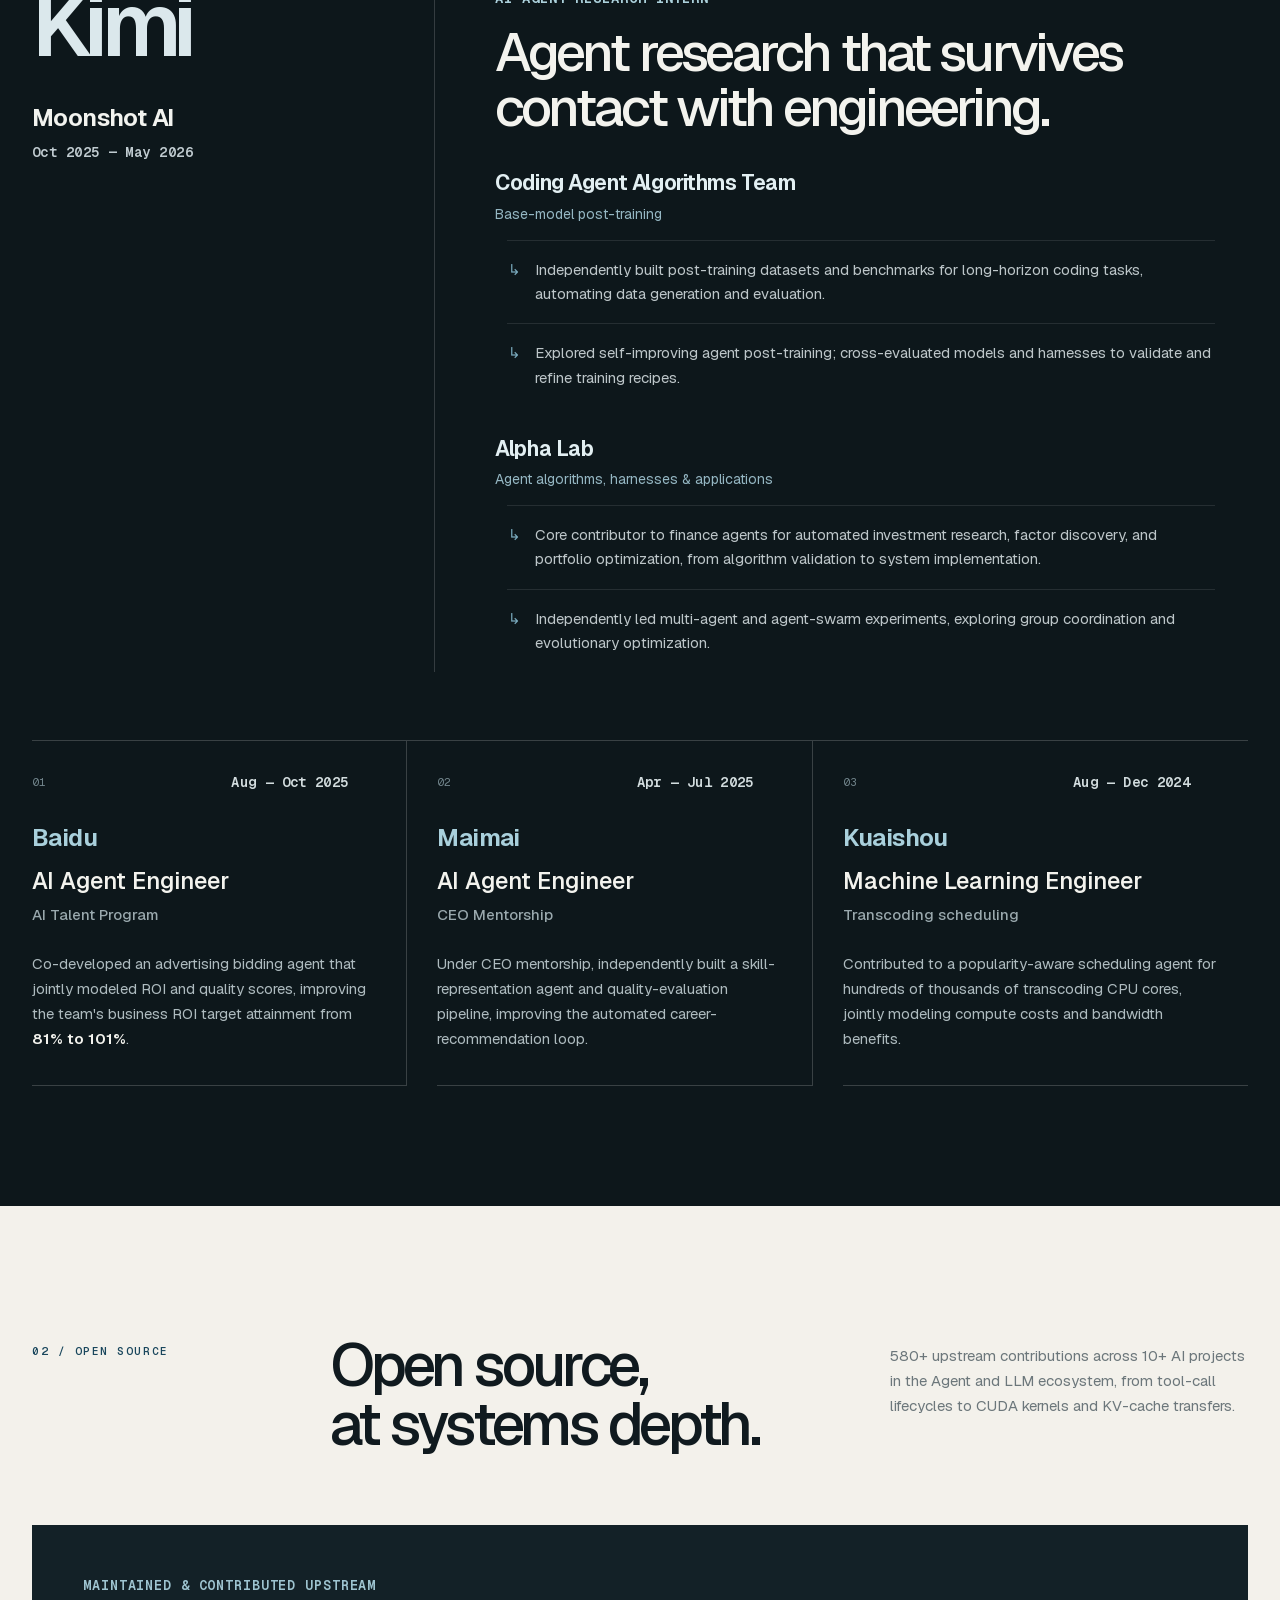
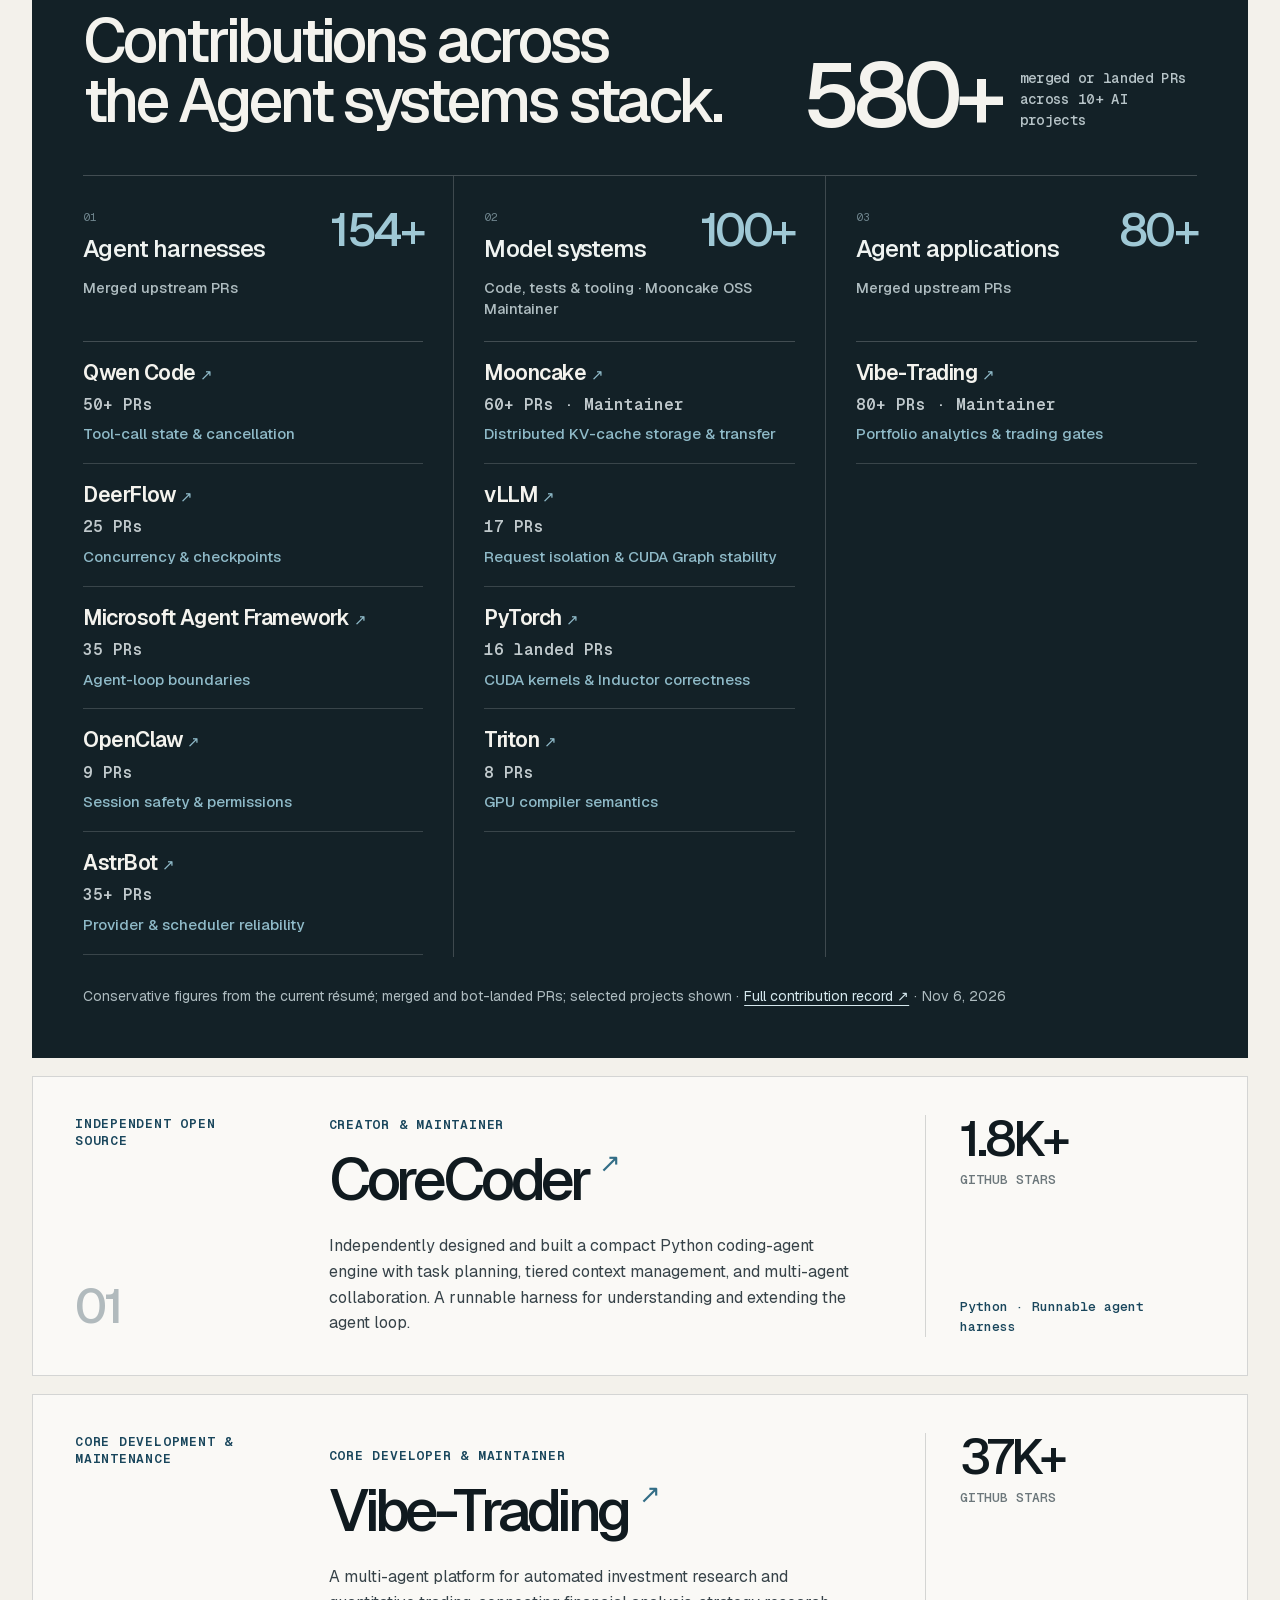
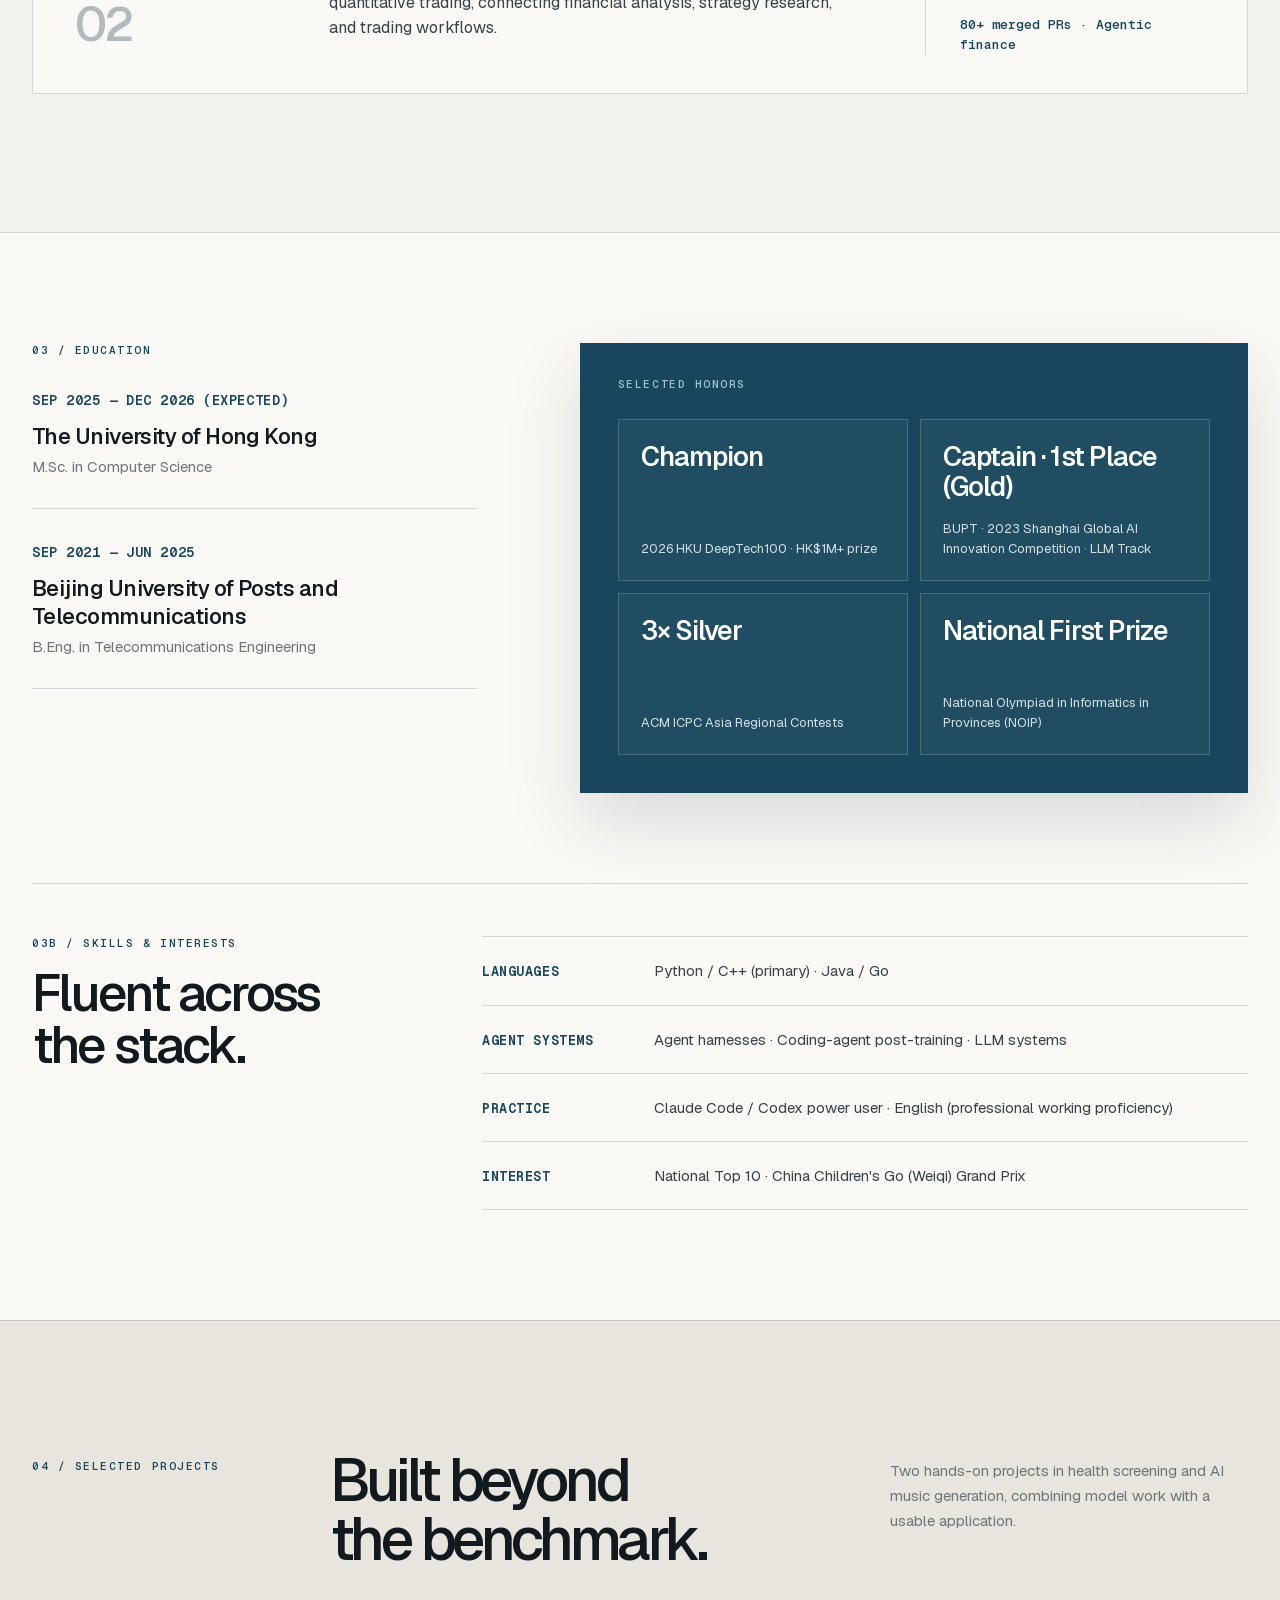
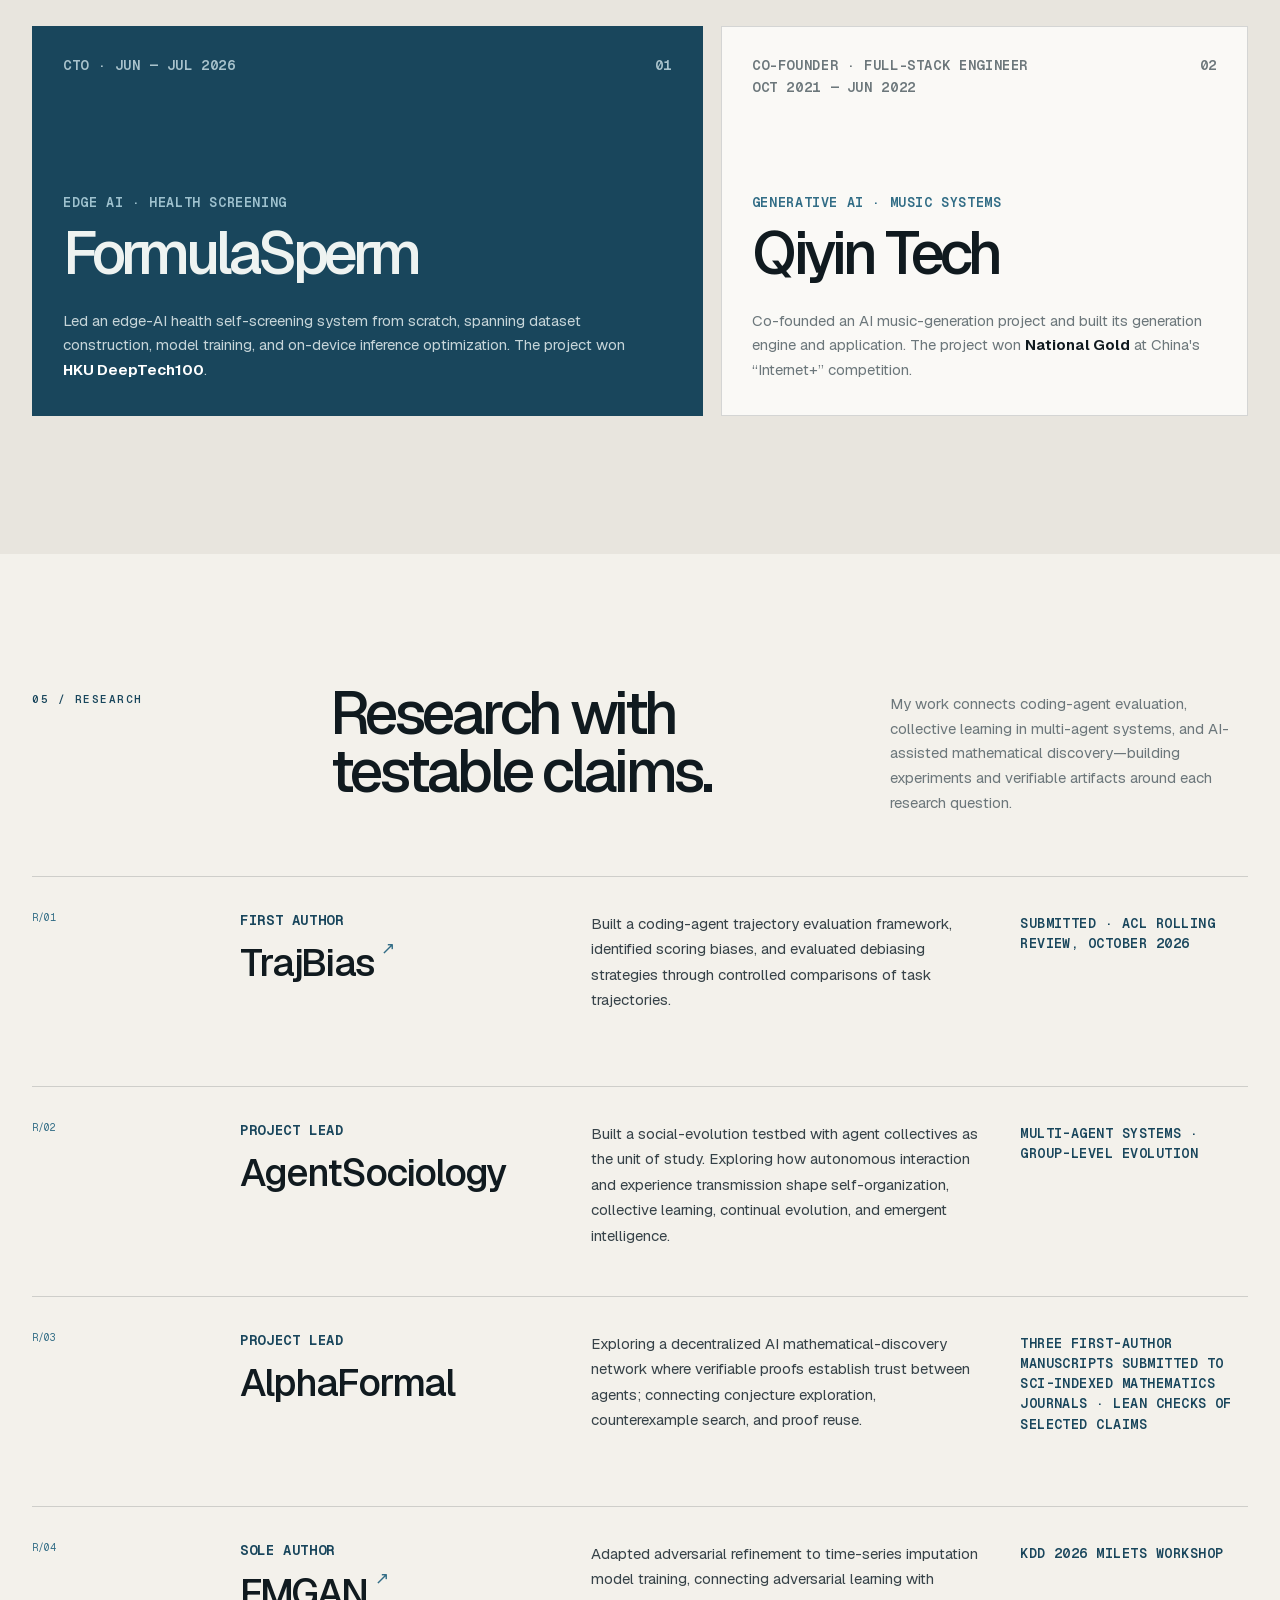
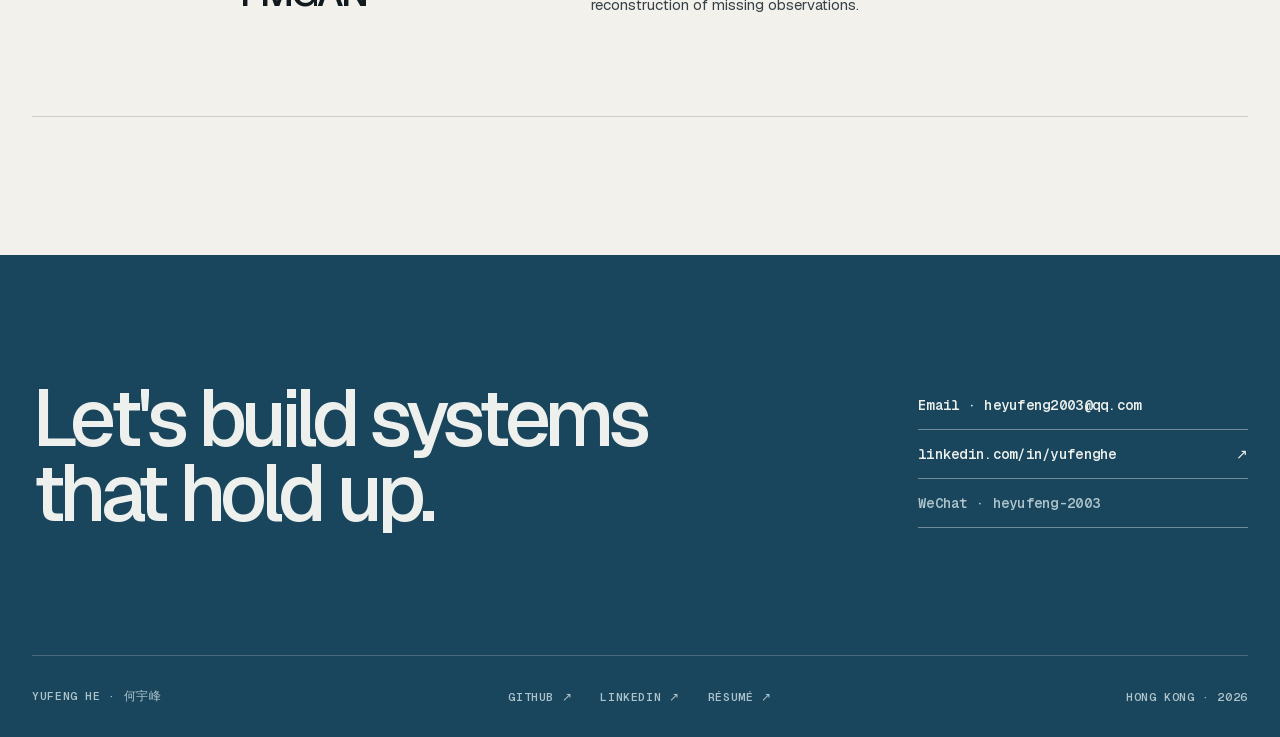
==== commit 8e9226ca: "Sync bilingual portfolio with November 6 resume" ====
--- a/index.html
+++ b/index.html
@@ -4,7 +4,7 @@
   <meta charset="utf-8">
   <meta name="viewport" content="width=device-width, initial-scale=1">
   <title>Yufeng He — Agent Systems from Post-Training to Inference</title>
-  <meta name="description" content="Mooncake maintainer and former Moonshot AI (Kimi) research intern. 560+ upstream contributions across 67 projects in agent frameworks, evaluation, and model systems.">
+  <meta name="description" content="Mooncake maintainer and former Moonshot AI (Kimi) research intern. 580+ upstream contributions across 10+ AI projects in agent frameworks, evaluation, and model systems.">
   <meta name="keywords" content="Yufeng He,何宇峰,AI Agent Systems,Coding Agent,LLM Infrastructure,Mooncake,vLLM,CoreCoder">
   <meta name="author" content="Yufeng He">
   <meta name="robots" content="index, follow">
@@ -15,7 +15,7 @@
   <meta property="og:type" content="profile">
   <meta property="og:site_name" content="Yufeng He">
   <meta property="og:title" content="Yufeng He — Agent Systems from Post-Training to Inference">
-  <meta property="og:description" content="Mooncake maintainer · Former Kimi research intern · 560+ merged or landed upstream contributions.">
+  <meta property="og:description" content="Mooncake maintainer · Former Kimi research intern · 580+ merged or landed upstream contributions.">
   <meta property="og:url" content="https://heyufeng.me/">
   <meta property="og:locale" content="en_US">
   <meta property="og:locale:alternate" content="zh_CN">
@@ -26,12 +26,12 @@
   <meta property="og:image:alt" content="Yufeng He — Agent Systems from Post-Training to Inference">
   <meta name="twitter:card" content="summary_large_image">
   <meta name="twitter:title" content="Yufeng He — Agent Systems from Post-Training to Inference">
-  <meta name="twitter:description" content="Mooncake maintainer · Former Kimi research intern · 560+ merged or landed upstream contributions.">
+  <meta name="twitter:description" content="Mooncake maintainer · Former Kimi research intern · 580+ merged or landed upstream contributions.">
   <meta name="twitter:image" content="https://heyufeng.me/og-agent-systems.png">
   <meta name="twitter:image:alt" content="Yufeng He — Agent Systems from Post-Training to Inference">
   <link rel="icon" href="./favicon.jpg">
   <link rel="apple-touch-icon" href="./favicon.jpg">
-  <link rel="stylesheet" href="./site.css?v=20261030-resume-v3">
+  <link rel="stylesheet" href="./site.css?v=20261106-resume-v1">
 </head>
-<body><main><script type="application/ld+json">{"@context":"https://schema.org","@type":"Person","name":"Yufeng He","alternateName":"何宇峰","url":"https://heyufeng.me","email":"heyufeng2003@qq.com","image":"https://heyufeng.me/yufeng-he.jpg","alumniOf":[{"@type":"CollegeOrUniversity","name":"Beijing University of Posts and Telecommunications"}],"affiliation":{"@type":"CollegeOrUniversity","name":"The University of Hong Kong"},"sameAs":["https://github.com/he-yufeng","https://www.linkedin.com/in/yufenghe/"],"knowsAbout":["AI Agent Systems","Coding Agent Post-training","LLM Inference","Multi-Agent Systems","Agent Harnesses","Agentic Finance"]}</script><header class="site-header"><nav class="shell nav" aria-label="Primary navigation"><a class="wordmark" href="#top" aria-label="Yufeng He, home"><span class="wordmark-en">Yufeng He</span><span class="wordmark-zh">何宇峰</span></a><div class="nav-links"><a href="#experience">Experience</a><a href="#open-source">Open source</a><a href="#education">Education</a><details class="nav-profile"><summary>More <span aria-hidden="true">+</span></summary><div class="nav-dropdown"><a href="#experience"><span>01</span>Experience</a><a href="#open-source"><span>02</span>Open source</a><a href="#education"><span>03</span>Education &amp; honors</a><a href="#projects"><span>04</span>Selected projects</a><a href="#research"><span>05</span>Research</a><a href="#skills"><span>03B</span>Skills &amp; interests</a><a href="#contact"><span>—</span>Contact</a></div></details></div><div class="nav-utilities"><div class="language-switcher" aria-label="Language"><a href="#top" aria-current="page">EN</a><span aria-hidden="true">/</span><a href="zh/">中文</a></div><a class="nav-resume" href="./Yufeng-He-Resume.pdf?v=20261030-v3" target="_blank" rel="noreferrer">Résumé <span aria-hidden="true">↗</span></a></div></nav></header><section class="hero shell" id="top"><div class="hero-copy"><p class="eyebrow"><span></span> Yufeng He · 何宇峰</p><h1>Building reliable<span>agent systems</span>from post-training to inference.</h1><p class="hero-lede">I work at the intersection of agent algorithms and AI infrastructure. At Moonshot AI (Kimi), I worked on coding-agent post-training, self-improvement, and agent applications. As a Mooncake maintainer and contributor to vLLM and PyTorch, I connect model iteration with reliable execution.</p><div class="hero-focus" aria-label="Focus areas"><span>Agent harnesses</span><span>Coding-agent post-training</span><span>Multi-agent systems</span><span>LLM systems</span></div><div class="hero-actions"><a class="button button-primary button-resume" href="./Yufeng-He-Resume.pdf?v=20261030-v3" target="_blank" rel="noreferrer">View résumé <span>↗</span></a></div><div class="hero-contacts" aria-label="Contact information"><div class="hero-contact hero-contact-email"><span>Email</span><strong>heyufeng2003@qq.com</strong></div><a class="hero-contact" href="https://github.com/he-yufeng" target="_blank" rel="noreferrer"><span>GitHub</span><strong>github.com/he-yufeng</strong><i aria-hidden="true">↗</i></a><a class="hero-contact" href="https://www.linkedin.com/in/yufenghe/" target="_blank" rel="noreferrer"><span>LinkedIn</span><strong>linkedin.com/in/yufenghe</strong><i aria-hidden="true">↗</i></a></div><div class="hero-note"><span class="status-dot"></span>M.Sc. Computer Science · The University of Hong Kong · Expected Dec 2026</div></div><div class="portrait-stage" aria-label="Portrait of Yufeng He"><div class="portrait-frame"><img src="./yufeng-he.jpg" alt="Yufeng He" fetchPriority="high"/></div><div class="portrait-index" aria-hidden="true">01</div><div class="portrait-caption"><span>Agent systems</span><span>Open source</span><span>Hong Kong</span></div></div></section><section class="signal-strip" aria-label="Selected impact metrics"><div class="shell signal-grid"><div class="signal"><strong>560+</strong><span>upstream contributions</span></div><div class="signal"><strong>200+</strong><span>agent-framework &amp; eval PRs</span></div><div class="signal"><strong>100+</strong><span>model-systems contributions</span></div><div class="signal"><strong>1.8K+</strong><span>CoreCoder stars</span></div></div></section><section class="section shell opensource-section"><div class="section-heading" id="open-source"><p class="section-index">02 / Open source</p><h2>Open source,<br/>at systems depth.</h2><p>560+ upstream contributions across 67 projects in the Agent and LLM ecosystem, from tool-call lifecycles to CUDA kernels and KV-cache transfers.</p></div><div class="opensource-stack"><article class="opensource-record"><header class="opensource-record-head"><div><p class="opensource-kicker">Maintained &amp; contributed upstream</p><h3>Contributions across<br/>the Agent systems stack.</h3></div><div class="opensource-total"><strong>560+</strong><span>merged or landed PRs<br/>across 67 projects</span></div></header><div class="contribution-tracks"><section class="contribution-track" aria-labelledby="agent-infra-title"><div class="track-heading"><div><span>01</span><h4 id="agent-infra-title">Frameworks &amp; evals</h4></div><strong>200+</strong></div><p class="track-context">Merged upstream PRs</p><div class="track-list" aria-label="Agent harness contributions"><div class="track-row"><a href="https://github.com/QwenLM/qwen-code/pulls?q=is%3Apr+is%3Amerged+author%3Ahe-yufeng" target="_blank" rel="noreferrer">Qwen Code<!-- --> <span>↗</span></a><span>60 PRs</span><strong>Tool-call state &amp; cancellation</strong></div><div class="track-row"><a href="https://github.com/bytedance/deer-flow/pulls?q=is%3Apr+is%3Amerged+author%3Ahe-yufeng" target="_blank" rel="noreferrer">DeerFlow<!-- --> <span>↗</span></a><span>25 PRs</span><strong>Concurrency &amp; checkpoints</strong></div><div class="track-row"><a href="https://github.com/microsoft/agent-framework/pulls?q=is%3Apr+is%3Amerged+author%3Ahe-yufeng" target="_blank" rel="noreferrer">Microsoft Agent Framework<!-- --> <span>↗</span></a><span>35 PRs</span><strong>Agent-loop boundaries</strong></div><div class="track-row"><a href="https://github.com/openclaw/openclaw/pulls?q=is%3Apr+is%3Amerged+author%3Ahe-yufeng" target="_blank" rel="noreferrer">OpenClaw<!-- --> <span>↗</span></a><span>9 PRs</span><strong>Session safety &amp; permissions</strong></div></div></section><section class="contribution-track" aria-labelledby="inference-title"><div class="track-heading"><div><span>02</span><h4 id="inference-title">Model systems</h4></div><strong>100+</strong></div><p class="track-context">Code, tests &amp; tooling · Mooncake OSS Maintainer</p><div class="track-list" aria-label="Inference system contributions"><div class="track-row"><a href="https://github.com/kvcache-ai/Mooncake/pulls?q=is%3Apr+is%3Amerged+author%3Ahe-yufeng" target="_blank" rel="noreferrer">Mooncake<!-- --> <span>↗</span></a><span>59 PRs · Maintainer</span><strong>Distributed KV-cache storage &amp; transfer</strong></div><div class="track-row"><a href="https://github.com/vllm-project/vllm/pulls?q=is%3Apr+is%3Amerged+author%3Ahe-yufeng" target="_blank" rel="noreferrer">vLLM<!-- --> <span>↗</span></a><span>17 PRs</span><strong>Request isolation &amp; CUDA Graph stability</strong></div><div class="track-row"><a href="https://github.com/pytorch/pytorch/commits/main/?author=he-yufeng" target="_blank" rel="noreferrer">PyTorch<!-- --> <span>↗</span></a><span>16 landed PRs</span><strong>CUDA kernels &amp; Inductor correctness</strong></div><div class="track-row"><a href="https://github.com/triton-lang/triton/pulls?q=is%3Apr+is%3Amerged+author%3Ahe-yufeng" target="_blank" rel="noreferrer">Triton<!-- --> <span>↗</span></a><span>8 PRs</span><strong>GPU compiler semantics</strong></div></div></section><section class="contribution-track" aria-labelledby="agent-apps-title"><div class="track-heading"><div><span>03</span><h4 id="agent-apps-title">Agent applications</h4></div><strong>100+</strong></div><p class="track-context">Merged upstream PRs</p><div class="track-list" aria-label="Agent application contributions"><div class="track-row"><a href="https://github.com/HKUDS/Vibe-Trading/pulls?q=is%3Apr+is%3Amerged+author%3Ahe-yufeng" target="_blank" rel="noreferrer">Vibe-Trading<!-- --> <span>↗</span></a><span>71 PRs · Maintainer</span><strong>Portfolio analytics &amp; trading gates</strong></div><div class="track-row"><a href="https://github.com/AstrBotDevs/AstrBot/pulls?q=is%3Apr+is%3Amerged+author%3Ahe-yufeng" target="_blank" rel="noreferrer">AstrBot<!-- --> <span>↗</span></a><span>37 PRs</span><strong>Provider &amp; scheduler reliability</strong></div></div></section></div><p class="opensource-source">Merged PRs and bot-landed changes; selected projects shown · <a href="https://github.com/he-yufeng#open-source-contributions" target="_blank" rel="noreferrer">Full contribution record ↗</a> · <time dateTime="2026-10-30">Oct 30, 2026</time></p></article><article class="owned-project" data-ownership="independent"><div class="owned-project-index"><span>Independent open source</span><strong>01</strong></div><div class="owned-project-copy"><p>Creator &amp; Maintainer</p><h3><a href="https://github.com/he-yufeng/CoreCoder" target="_blank" rel="noreferrer">CoreCoder <span>↗</span></a></h3><p>Independently designed and built a compact Python coding-agent engine with task planning, tiered context management, and multi-agent collaboration. A runnable harness for understanding and extending the agent loop.</p></div><div class="owned-project-meta"><div><strong>1.8K+</strong><span>GitHub stars</span></div><p>Python · Runnable agent harness</p></div></article><article class="owned-project" data-ownership="co-maintained"><div class="owned-project-index"><span>Core development &amp; maintenance</span><strong>02</strong></div><div class="owned-project-copy"><p>Core Developer &amp; Maintainer</p><h3><a href="https://github.com/HKUDS/Vibe-Trading" target="_blank" rel="noreferrer">Vibe-Trading <span>↗</span></a></h3><p>A multi-agent platform for automated investment research and quantitative trading, connecting financial analysis, strategy research, and trading workflows.</p></div><div class="owned-project-meta"><div><strong>37K+</strong><span>GitHub stars</span></div><p>71 merged PRs · Agentic finance</p></div></article></div></section><section class="experience-section"><div class="shell section experience-inner" id="experience"><div class="section-heading section-heading-light"><p class="section-index">01 / Experience</p><h2>Research depth.<br/>Engineering range.</h2><p>Across agent harnesses, coding-agent post-training, multi-agent systems, agentic finance, and LLM infrastructure.</p></div><article class="experience-feature"><div class="experience-identity"><p class="company-mark">Kimi</p><div class="experience-brand"><span>Moonshot AI</span><time>Oct 2025 — May 2026</time></div></div><div class="experience-content"><p class="role-label">AI Agent Research Intern</p><h3>Agent research that survives contact with engineering.</h3><section class="experience-team" aria-labelledby="kimi-coding-team"><h4 id="kimi-coding-team">Coding Agent Algorithms Team</h4><p>Base-model post-training</p><ul><li>Independently built post-training datasets and benchmarks for long-horizon coding tasks, automating data generation and evaluation.</li><li>Explored self-improving agent post-training; cross-evaluated models and harnesses to validate and refine training recipes.</li></ul></section><section class="experience-team" aria-labelledby="kimi-alpha-team"><h4 id="kimi-alpha-team">Alpha Lab</h4><p>Agent algorithms, harnesses &amp; applications</p><ul><li>Core contributor to finance agents for automated investment research, factor discovery, and portfolio optimization, from algorithm validation to system implementation.</li><li>Independently led multi-agent and agent-swarm experiments, exploring group coordination and evolutionary optimization.</li></ul></section></div></article><div class="experience-list"><article><div class="entry-topline"><span>01</span><time>Aug — Oct 2025</time></div><p class="entry-company">Baidu</p><h3>AI Agent Engineer<br/><span>AI Talent Program</span></h3><p>Co-developed an advertising bidding agent that jointly modeled ROI and quality scores, improving the team&#x27;s business ROI target attainment from <strong>81% to 101%</strong>.</p></article><article><div class="entry-topline"><span>02</span><time>Apr — Jul 2025</time></div><p class="entry-company">Maimai</p><h3>AI Agent Engineer<br/><span>CEO Mentorship</span></h3><p>Under CEO mentorship, independently built a skill-representation agent and quality-evaluation pipeline, improving the automated career-recommendation loop.</p></article><article><div class="entry-topline"><span>03</span><time>Aug — Dec 2024</time></div><p class="entry-company">Kuaishou</p><h3>Machine Learning Engineer<br/><span>Transcoding scheduling</span></h3><p>Contributed to a popularity-aware scheduling agent for hundreds of thousands of transcoding CPU cores, jointly modeling compute costs and bandwidth benefits.</p></article></div></div></section><section class="section shell research-section"><div class="section-heading research-heading" id="research"><p class="section-index">05 / Research</p><h2>Research with<br/>testable claims.</h2><p>My work connects coding-agent evaluation, collective learning in multi-agent systems, and AI-assisted mathematical discovery—building experiments and verifiable artifacts around each research question.</p></div><div class="research-list"><article><div class="research-index">R/01</div><div><p class="research-role">First author</p><h3><a href="https://github.com/he-yufeng/TrajBias" target="_blank" rel="noreferrer">TrajBias<!-- --> <span>↗</span></a></h3></div><p class="research-copy">Built a coding-agent trajectory evaluation framework, identified scoring biases, and evaluated debiasing strategies through controlled comparisons of task trajectories.</p><p class="research-meta">Submitted · ACL Rolling Review, October 2026</p></article><article><div class="research-index">R/02</div><div><p class="research-role">Project lead</p><h3>AgentSociology</h3></div><p class="research-copy">Built a social-evolution testbed with agent collectives as the unit of study. Exploring how autonomous interaction and experience transmission shape self-organization, collective learning, continual evolution, and emergent intelligence.</p><p class="research-meta">Multi-agent systems · Group-level evolution</p></article><article><div class="research-index">R/03</div><div><p class="research-role">Project lead</p><h3>AlphaFormal</h3></div><p class="research-copy">Exploring a decentralized AI mathematical-discovery network where verifiable proofs establish trust between agents; connecting conjecture exploration, counterexample search, and proof reuse.</p><p class="research-meta">Three first-author manuscripts submitted to SCI-indexed mathematics journals · Lean checks of selected claims</p></article><article><div class="research-index">R/04</div><div><p class="research-role">Sole author</p><h3><a href="https://github.com/he-yufeng/adversarial-refinement-imputation" target="_blank" rel="noreferrer">FMGAN<!-- --> <span>↗</span></a></h3></div><p class="research-copy">Adapted adversarial refinement to time-series imputation model training, connecting adversarial learning with reconstruction of missing observations.</p><p class="research-meta">KDD 2026 MiLeTS Workshop</p></article></div></section><section class="venture-section"><div class="shell section" id="projects"><div class="section-heading venture-heading"><p class="section-index">04 / Selected projects</p><h2>Built beyond<br/>the benchmark.</h2><p>Two hands-on projects in health screening and AI music generation, combining model work with a usable application.</p></div><div class="venture-grid"><article class="venture-card venture-card-primary"><div class="venture-topline"><span>CTO · Jun 2025 — Jul 2026</span><span>01</span></div><div><p>Edge AI · Health screening</p><h3>FormulaSperm</h3><p>Led an edge-AI health self-screening system from scratch, spanning dataset construction, model training, and on-device inference optimization. The project won <strong>HKU DeepTech100</strong>.</p></div></article><article class="venture-card"><div class="venture-topline"><span>Co-founder · Full-Stack Engineer<br/>Oct 2021 — Jun 2022</span><span>02</span></div><div><p>Generative AI · Music systems</p><h3>Qiyin Tech</h3><p>Co-founded an AI music-generation project and built its generation engine and application. The project won <strong>National Gold</strong> at China&#x27;s “Internet+” competition.</p></div></article></div></div></section><section class="credentials-section"><div class="shell credentials-grid" id="education"><div><p class="section-index">03 / Education</p><div class="education-entry"><span>Sep 2025 — Dec 2026 (expected)</span><h3>The University of Hong Kong</h3><p>M.Sc. in Computer Science</p></div><div class="education-entry"><span>Sep 2021 — Jun 2025</span><h3>Beijing University of Posts and Telecommunications</h3><p>B.Eng. in Telecommunications Engineering</p></div></div><div class="honors-column"><p class="section-index">Selected honors</p><ul><li><strong>Champion</strong><span>2026 HKU DeepTech100 · HK$1M+ prize</span></li><li><strong>Captain · 1st Place (Gold)</strong><span>BUPT · 2023 Shanghai Global AI Innovation Competition · LLM Track</span></li><li><strong>3× Silver</strong><span>ACM ICPC Asia Regional Contests</span></li><li><strong>National First Prize</strong><span>National Olympiad in Informatics in Provinces (NOIP)</span></li></ul></div></div><div class="shell skills-panel" id="skills"><div class="skills-intro"><p class="section-index">03B / Skills &amp; interests</p><h3>Fluent across the stack.</h3></div><div class="skills-groups"><div><span>Languages</span><p>Python / C++ (primary) · Java / Go</p></div><div><span>Agent systems</span><p>Agent harnesses · Coding-agent post-training · LLM systems</p></div><div><span>Practice</span><p>Claude Code / Codex power user · English (professional working proficiency)</p></div><div><span>Interest</span><p>National Top 10 · China Children&#x27;s Go (Weiqi) Grand Prix</p></div></div></div></section><footer class="footer"><div class="shell footer-top" id="contact"><p>Let&#x27;s build systems<br/>that hold up.</p><div class="footer-contact"><span class="footer-email">Email · heyufeng2003@qq.com</span><a href="https://www.linkedin.com/in/yufenghe/" target="_blank" rel="noreferrer">linkedin.com/in/yufenghe <span>↗</span></a><span>WeChat · heyufeng-2003</span></div></div><div class="shell footer-bottom"><span>Yufeng He · 何宇峰</span><div><a href="https://github.com/he-yufeng" target="_blank" rel="noreferrer">GitHub ↗</a><a href="https://www.linkedin.com/in/yufenghe/" target="_blank" rel="noreferrer">LinkedIn ↗</a><a href="./Yufeng-He-Resume.pdf?v=20261030-v3" target="_blank" rel="noreferrer">Résumé ↗</a></div><span>Hong Kong · 2026</span></div></footer></main></body>
+<body><main><script type="application/ld+json">{"@context":"https://schema.org","@type":"Person","name":"Yufeng He","alternateName":"何宇峰","url":"https://heyufeng.me","email":"heyufeng2003@qq.com","image":"https://heyufeng.me/yufeng-he.jpg","alumniOf":[{"@type":"CollegeOrUniversity","name":"Beijing University of Posts and Telecommunications"}],"affiliation":{"@type":"CollegeOrUniversity","name":"The University of Hong Kong"},"sameAs":["https://github.com/he-yufeng","https://www.linkedin.com/in/yufenghe/"],"knowsAbout":["AI Agent Systems","Coding Agent Post-training","LLM Inference","Multi-Agent Systems","Agent Harnesses","Agentic Finance"]}</script><header class="site-header"><nav class="shell nav" aria-label="Primary navigation"><a class="wordmark" href="#top" aria-label="Yufeng He, home"><span class="wordmark-en">Yufeng He</span><span class="wordmark-zh">何宇峰</span></a><div class="nav-links"><a href="#experience">Experience</a><a href="#open-source">Open source</a><a href="#education">Education</a><details class="nav-profile"><summary>More <span aria-hidden="true">+</span></summary><div class="nav-dropdown"><a href="#experience"><span>01</span>Experience</a><a href="#open-source"><span>02</span>Open source</a><a href="#education"><span>03</span>Education &amp; honors</a><a href="#projects"><span>04</span>Selected projects</a><a href="#research"><span>05</span>Research</a><a href="#skills"><span>03B</span>Skills &amp; interests</a><a href="#contact"><span>—</span>Contact</a></div></details></div><div class="nav-utilities"><div class="language-switcher" aria-label="Language"><a href="#top" aria-current="page">EN</a><span aria-hidden="true">/</span><a href="zh/">中文</a></div><a class="nav-resume" href="./Yufeng-He-Resume.pdf?v=20261106-v1" target="_blank" rel="noreferrer">Résumé <span aria-hidden="true">↗</span></a></div></nav></header><section class="hero shell" id="top"><div class="hero-copy"><p class="eyebrow"><span></span> Yufeng He · 何宇峰</p><h1>Building reliable<span>agent systems</span>from post-training to inference.</h1><p class="hero-lede">I work at the intersection of agent algorithms and AI infrastructure. At Moonshot AI (Kimi), I worked on coding-agent post-training, self-improvement, and agent applications. As a Mooncake maintainer and contributor to vLLM and PyTorch, I connect model iteration with reliable execution.</p><div class="hero-focus" aria-label="Focus areas"><span>Agent harnesses</span><span>Coding-agent post-training</span><span>Multi-agent systems</span><span>LLM systems</span></div><div class="hero-actions"><a class="button button-primary button-resume" href="./Yufeng-He-Resume.pdf?v=20261106-v1" target="_blank" rel="noreferrer">View résumé <span>↗</span></a></div><div class="hero-contacts" aria-label="Contact information"><div class="hero-contact hero-contact-email"><span>Email</span><strong>heyufeng2003@qq.com</strong></div><a class="hero-contact" href="https://github.com/he-yufeng" target="_blank" rel="noreferrer"><span>GitHub</span><strong>github.com/he-yufeng</strong><i aria-hidden="true">↗</i></a><a class="hero-contact" href="https://www.linkedin.com/in/yufenghe/" target="_blank" rel="noreferrer"><span>LinkedIn</span><strong>linkedin.com/in/yufenghe</strong><i aria-hidden="true">↗</i></a></div><div class="hero-note"><span class="status-dot"></span>M.Sc. Computer Science · The University of Hong Kong · Expected Dec 2026</div></div><div class="portrait-stage" aria-label="Portrait of Yufeng He"><div class="portrait-frame"><img src="./yufeng-he.jpg" alt="Yufeng He" fetchPriority="high"/></div><div class="portrait-index" aria-hidden="true">01</div><div class="portrait-caption"><span>Agent systems</span><span>Open source</span><span>Hong Kong</span></div></div></section><section class="signal-strip" aria-label="Selected impact metrics"><div class="shell signal-grid"><div class="signal"><strong>580+</strong><span>upstream contributions</span></div><div class="signal"><strong>154+</strong><span>agent-harness PRs</span></div><div class="signal"><strong>100+</strong><span>model-systems contributions</span></div><div class="signal"><strong>1.8K+</strong><span>CoreCoder stars</span></div></div></section><section class="section shell opensource-section"><div class="section-heading" id="open-source"><p class="section-index">02 / Open source</p><h2>Open source,<br/>at systems depth.</h2><p>580+ upstream contributions across 10+ AI projects in the Agent and LLM ecosystem, from tool-call lifecycles to CUDA kernels and KV-cache transfers.</p></div><div class="opensource-stack"><article class="opensource-record"><header class="opensource-record-head"><div><p class="opensource-kicker">Maintained &amp; contributed upstream</p><h3>Contributions across<br/>the Agent systems stack.</h3></div><div class="opensource-total"><strong>580+</strong><span>merged or landed PRs<br/>across 10+ AI projects</span></div></header><div class="contribution-tracks"><section class="contribution-track" aria-labelledby="agent-infra-title"><div class="track-heading"><div><span>01</span><h4 id="agent-infra-title">Agent harnesses</h4></div><strong>154+</strong></div><p class="track-context">Merged upstream PRs</p><div class="track-list" aria-label="Agent harness contributions"><div class="track-row"><a href="https://github.com/QwenLM/qwen-code/pulls?q=is%3Apr+is%3Amerged+author%3Ahe-yufeng" target="_blank" rel="noreferrer">Qwen Code<!-- --> <span>↗</span></a><span>50+ PRs</span><strong>Tool-call state &amp; cancellation</strong></div><div class="track-row"><a href="https://github.com/bytedance/deer-flow/pulls?q=is%3Apr+is%3Amerged+author%3Ahe-yufeng" target="_blank" rel="noreferrer">DeerFlow<!-- --> <span>↗</span></a><span>25 PRs</span><strong>Concurrency &amp; checkpoints</strong></div><div class="track-row"><a href="https://github.com/microsoft/agent-framework/pulls?q=is%3Apr+is%3Amerged+author%3Ahe-yufeng" target="_blank" rel="noreferrer">Microsoft Agent Framework<!-- --> <span>↗</span></a><span>35 PRs</span><strong>Agent-loop boundaries</strong></div><div class="track-row"><a href="https://github.com/openclaw/openclaw/pulls?q=is%3Apr+is%3Amerged+author%3Ahe-yufeng" target="_blank" rel="noreferrer">OpenClaw<!-- --> <span>↗</span></a><span>9 PRs</span><strong>Session safety &amp; permissions</strong></div><div class="track-row"><a href="https://github.com/AstrBotDevs/AstrBot/pulls?q=is%3Apr+is%3Amerged+author%3Ahe-yufeng" target="_blank" rel="noreferrer">AstrBot<!-- --> <span>↗</span></a><span>35+ PRs</span><strong>Provider &amp; scheduler reliability</strong></div></div></section><section class="contribution-track" aria-labelledby="inference-title"><div class="track-heading"><div><span>02</span><h4 id="inference-title">Model systems</h4></div><strong>100+</strong></div><p class="track-context">Code, tests &amp; tooling · Mooncake OSS Maintainer</p><div class="track-list" aria-label="Inference system contributions"><div class="track-row"><a href="https://github.com/kvcache-ai/Mooncake/pulls?q=is%3Apr+is%3Amerged+author%3Ahe-yufeng" target="_blank" rel="noreferrer">Mooncake<!-- --> <span>↗</span></a><span>60+ PRs · Maintainer</span><strong>Distributed KV-cache storage &amp; transfer</strong></div><div class="track-row"><a href="https://github.com/vllm-project/vllm/pulls?q=is%3Apr+is%3Amerged+author%3Ahe-yufeng" target="_blank" rel="noreferrer">vLLM<!-- --> <span>↗</span></a><span>17 PRs</span><strong>Request isolation &amp; CUDA Graph stability</strong></div><div class="track-row"><a href="https://github.com/pytorch/pytorch/commits/main/?author=he-yufeng" target="_blank" rel="noreferrer">PyTorch<!-- --> <span>↗</span></a><span>16 landed PRs</span><strong>CUDA kernels &amp; Inductor correctness</strong></div><div class="track-row"><a href="https://github.com/triton-lang/triton/pulls?q=is%3Apr+is%3Amerged+author%3Ahe-yufeng" target="_blank" rel="noreferrer">Triton<!-- --> <span>↗</span></a><span>8 PRs</span><strong>GPU compiler semantics</strong></div></div></section><section class="contribution-track" aria-labelledby="agent-apps-title"><div class="track-heading"><div><span>03</span><h4 id="agent-apps-title">Agent applications</h4></div><strong>80+</strong></div><p class="track-context">Merged upstream PRs</p><div class="track-list" aria-label="Agent application contributions"><div class="track-row"><a href="https://github.com/HKUDS/Vibe-Trading/pulls?q=is%3Apr+is%3Amerged+author%3Ahe-yufeng" target="_blank" rel="noreferrer">Vibe-Trading<!-- --> <span>↗</span></a><span>80+ PRs · Maintainer</span><strong>Portfolio analytics &amp; trading gates</strong></div></div></section></div><p class="opensource-source">Conservative figures from the current résumé; merged and bot-landed PRs; selected projects shown · <a href="https://github.com/he-yufeng#open-source-contributions" target="_blank" rel="noreferrer">Full contribution record ↗</a> · <time dateTime="2026-11-06">Nov 6, 2026</time></p></article><article class="owned-project" data-ownership="independent"><div class="owned-project-index"><span>Independent open source</span><strong>01</strong></div><div class="owned-project-copy"><p>Creator &amp; Maintainer</p><h3><a href="https://github.com/he-yufeng/CoreCoder" target="_blank" rel="noreferrer">CoreCoder <span>↗</span></a></h3><p>Independently designed and built a compact Python coding-agent engine with task planning, tiered context management, and multi-agent collaboration. A runnable harness for understanding and extending the agent loop.</p></div><div class="owned-project-meta"><div><strong>1.8K+</strong><span>GitHub stars</span></div><p>Python · Runnable agent harness</p></div></article><article class="owned-project" data-ownership="co-maintained"><div class="owned-project-index"><span>Core development &amp; maintenance</span><strong>02</strong></div><div class="owned-project-copy"><p>Core Developer &amp; Maintainer</p><h3><a href="https://github.com/HKUDS/Vibe-Trading" target="_blank" rel="noreferrer">Vibe-Trading <span>↗</span></a></h3><p>A multi-agent platform for automated investment research and quantitative trading, connecting financial analysis, strategy research, and trading workflows.</p></div><div class="owned-project-meta"><div><strong>37K+</strong><span>GitHub stars</span></div><p>80+ merged PRs · Agentic finance</p></div></article></div></section><section class="experience-section"><div class="shell section experience-inner" id="experience"><div class="section-heading section-heading-light"><p class="section-index">01 / Experience</p><h2>Research depth.<br/>Engineering range.</h2><p>Across agent harnesses, coding-agent post-training, multi-agent systems, agentic finance, and LLM infrastructure.</p></div><article class="experience-feature"><div class="experience-identity"><p class="company-mark">Kimi</p><div class="experience-brand"><span>Moonshot AI</span><time>Oct 2025 — May 2026</time></div></div><div class="experience-content"><p class="role-label">AI Agent Research Intern</p><h3>Agent research that survives contact with engineering.</h3><section class="experience-team" aria-labelledby="kimi-coding-team"><h4 id="kimi-coding-team">Coding Agent Algorithms Team</h4><p>Base-model post-training</p><ul><li>Independently built post-training datasets and benchmarks for long-horizon coding tasks, automating data generation and evaluation.</li><li>Explored self-improving agent post-training; cross-evaluated models and harnesses to validate and refine training recipes.</li></ul></section><section class="experience-team" aria-labelledby="kimi-alpha-team"><h4 id="kimi-alpha-team">Alpha Lab</h4><p>Agent algorithms, harnesses &amp; applications</p><ul><li>Core contributor to finance agents for automated investment research, factor discovery, and portfolio optimization, from algorithm validation to system implementation.</li><li>Independently led multi-agent and agent-swarm experiments, exploring group coordination and evolutionary optimization.</li></ul></section></div></article><div class="experience-list"><article><div class="entry-topline"><span>01</span><time>Aug — Oct 2025</time></div><p class="entry-company">Baidu</p><h3>AI Agent Engineer<br/><span>AI Talent Program</span></h3><p>Co-developed an advertising bidding agent that jointly modeled ROI and quality scores, improving the team&#x27;s business ROI target attainment from <strong>81% to 101%</strong>.</p></article><article><div class="entry-topline"><span>02</span><time>Apr — Jul 2025</time></div><p class="entry-company">Maimai</p><h3>AI Agent Engineer<br/><span>CEO Mentorship</span></h3><p>Under CEO mentorship, independently built a skill-representation agent and quality-evaluation pipeline, improving the automated career-recommendation loop.</p></article><article><div class="entry-topline"><span>03</span><time>Aug — Dec 2024</time></div><p class="entry-company">Kuaishou</p><h3>Machine Learning Engineer<br/><span>Transcoding scheduling</span></h3><p>Contributed to a popularity-aware scheduling agent for hundreds of thousands of transcoding CPU cores, jointly modeling compute costs and bandwidth benefits.</p></article></div></div></section><section class="section shell research-section"><div class="section-heading research-heading" id="research"><p class="section-index">05 / Research</p><h2>Research with<br/>testable claims.</h2><p>My work connects coding-agent evaluation, collective learning in multi-agent systems, and AI-assisted mathematical discovery—building experiments and verifiable artifacts around each research question.</p></div><div class="research-list"><article><div class="research-index">R/01</div><div><p class="research-role">First author</p><h3><a href="https://github.com/he-yufeng/TrajBias" target="_blank" rel="noreferrer">TrajBias<!-- --> <span>↗</span></a></h3></div><p class="research-copy">Built a coding-agent trajectory evaluation framework, identified scoring biases, and evaluated debiasing strategies through controlled comparisons of task trajectories.</p><p class="research-meta">Submitted · ACL Rolling Review, October 2026</p></article><article><div class="research-index">R/02</div><div><p class="research-role">Project lead</p><h3>AgentSociology</h3></div><p class="research-copy">Built a social-evolution testbed with agent collectives as the unit of study. Exploring how autonomous interaction and experience transmission shape self-organization, collective learning, continual evolution, and emergent intelligence.</p><p class="research-meta">Multi-agent systems · Group-level evolution</p></article><article><div class="research-index">R/03</div><div><p class="research-role">Project lead</p><h3>AlphaFormal</h3></div><p class="research-copy">Exploring a decentralized AI mathematical-discovery network where verifiable proofs establish trust between agents; connecting conjecture exploration, counterexample search, and proof reuse.</p><p class="research-meta">Three first-author manuscripts submitted to SCI-indexed mathematics journals · Lean checks of selected claims</p></article><article><div class="research-index">R/04</div><div><p class="research-role">Sole author</p><h3><a href="https://github.com/he-yufeng/adversarial-refinement-imputation" target="_blank" rel="noreferrer">FMGAN<!-- --> <span>↗</span></a></h3></div><p class="research-copy">Adapted adversarial refinement to time-series imputation model training, connecting adversarial learning with reconstruction of missing observations.</p><p class="research-meta">KDD 2026 MiLeTS Workshop</p></article></div></section><section class="venture-section"><div class="shell section" id="projects"><div class="section-heading venture-heading"><p class="section-index">04 / Selected projects</p><h2>Built beyond<br/>the benchmark.</h2><p>Two hands-on projects in health screening and AI music generation, combining model work with a usable application.</p></div><div class="venture-grid"><article class="venture-card venture-card-primary"><div class="venture-topline"><span>CTO · Jun — Jul 2026</span><span>01</span></div><div><p>Edge AI · Health screening</p><h3>FormulaSperm</h3><p>Led an edge-AI health self-screening system from scratch, spanning dataset construction, model training, and on-device inference optimization. The project won <strong>HKU DeepTech100</strong>.</p></div></article><article class="venture-card"><div class="venture-topline"><span>Co-founder · Full-Stack Engineer<br/>Oct 2021 — Jun 2022</span><span>02</span></div><div><p>Generative AI · Music systems</p><h3>Qiyin Tech</h3><p>Co-founded an AI music-generation project and built its generation engine and application. The project won <strong>National Gold</strong> at China&#x27;s “Internet+” competition.</p></div></article></div></div></section><section class="credentials-section"><div class="shell credentials-grid" id="education"><div><p class="section-index">03 / Education</p><div class="education-entry"><span>Sep 2025 — Dec 2026 (expected)</span><h3>The University of Hong Kong</h3><p>M.Sc. in Computer Science</p></div><div class="education-entry"><span>Sep 2021 — Jun 2025</span><h3>Beijing University of Posts and Telecommunications</h3><p>B.Eng. in Telecommunications Engineering</p></div></div><div class="honors-column"><p class="section-index">Selected honors</p><ul><li><strong>Champion</strong><span>2026 HKU DeepTech100 · HK$1M+ prize</span></li><li><strong>Captain · 1st Place (Gold)</strong><span>BUPT · 2023 Shanghai Global AI Innovation Competition · LLM Track</span></li><li><strong>3× Silver</strong><span>ACM ICPC Asia Regional Contests</span></li><li><strong>National First Prize</strong><span>National Olympiad in Informatics in Provinces (NOIP)</span></li></ul></div></div><div class="shell skills-panel" id="skills"><div class="skills-intro"><p class="section-index">03B / Skills &amp; interests</p><h3>Fluent across the stack.</h3></div><div class="skills-groups"><div><span>Languages</span><p>Python / C++ (primary) · Java / Go</p></div><div><span>Agent systems</span><p>Agent harnesses · Coding-agent post-training · LLM systems</p></div><div><span>Practice</span><p>Claude Code / Codex power user · English (professional working proficiency)</p></div><div><span>Interest</span><p>National Top 10 · China Children&#x27;s Go (Weiqi) Grand Prix</p></div></div></div></section><footer class="footer"><div class="shell footer-top" id="contact"><p>Let&#x27;s build systems<br/>that hold up.</p><div class="footer-contact"><span class="footer-email">Email · heyufeng2003@qq.com</span><a href="https://www.linkedin.com/in/yufenghe/" target="_blank" rel="noreferrer">linkedin.com/in/yufenghe <span>↗</span></a><span>WeChat · heyufeng-2003</span></div></div><div class="shell footer-bottom"><span>Yufeng He · 何宇峰</span><div><a href="https://github.com/he-yufeng" target="_blank" rel="noreferrer">GitHub ↗</a><a href="https://www.linkedin.com/in/yufenghe/" target="_blank" rel="noreferrer">LinkedIn ↗</a><a href="./Yufeng-He-Resume.pdf?v=20261106-v1" target="_blank" rel="noreferrer">Résumé ↗</a></div><span>Hong Kong · 2026</span></div></footer></main></body>
 </html>
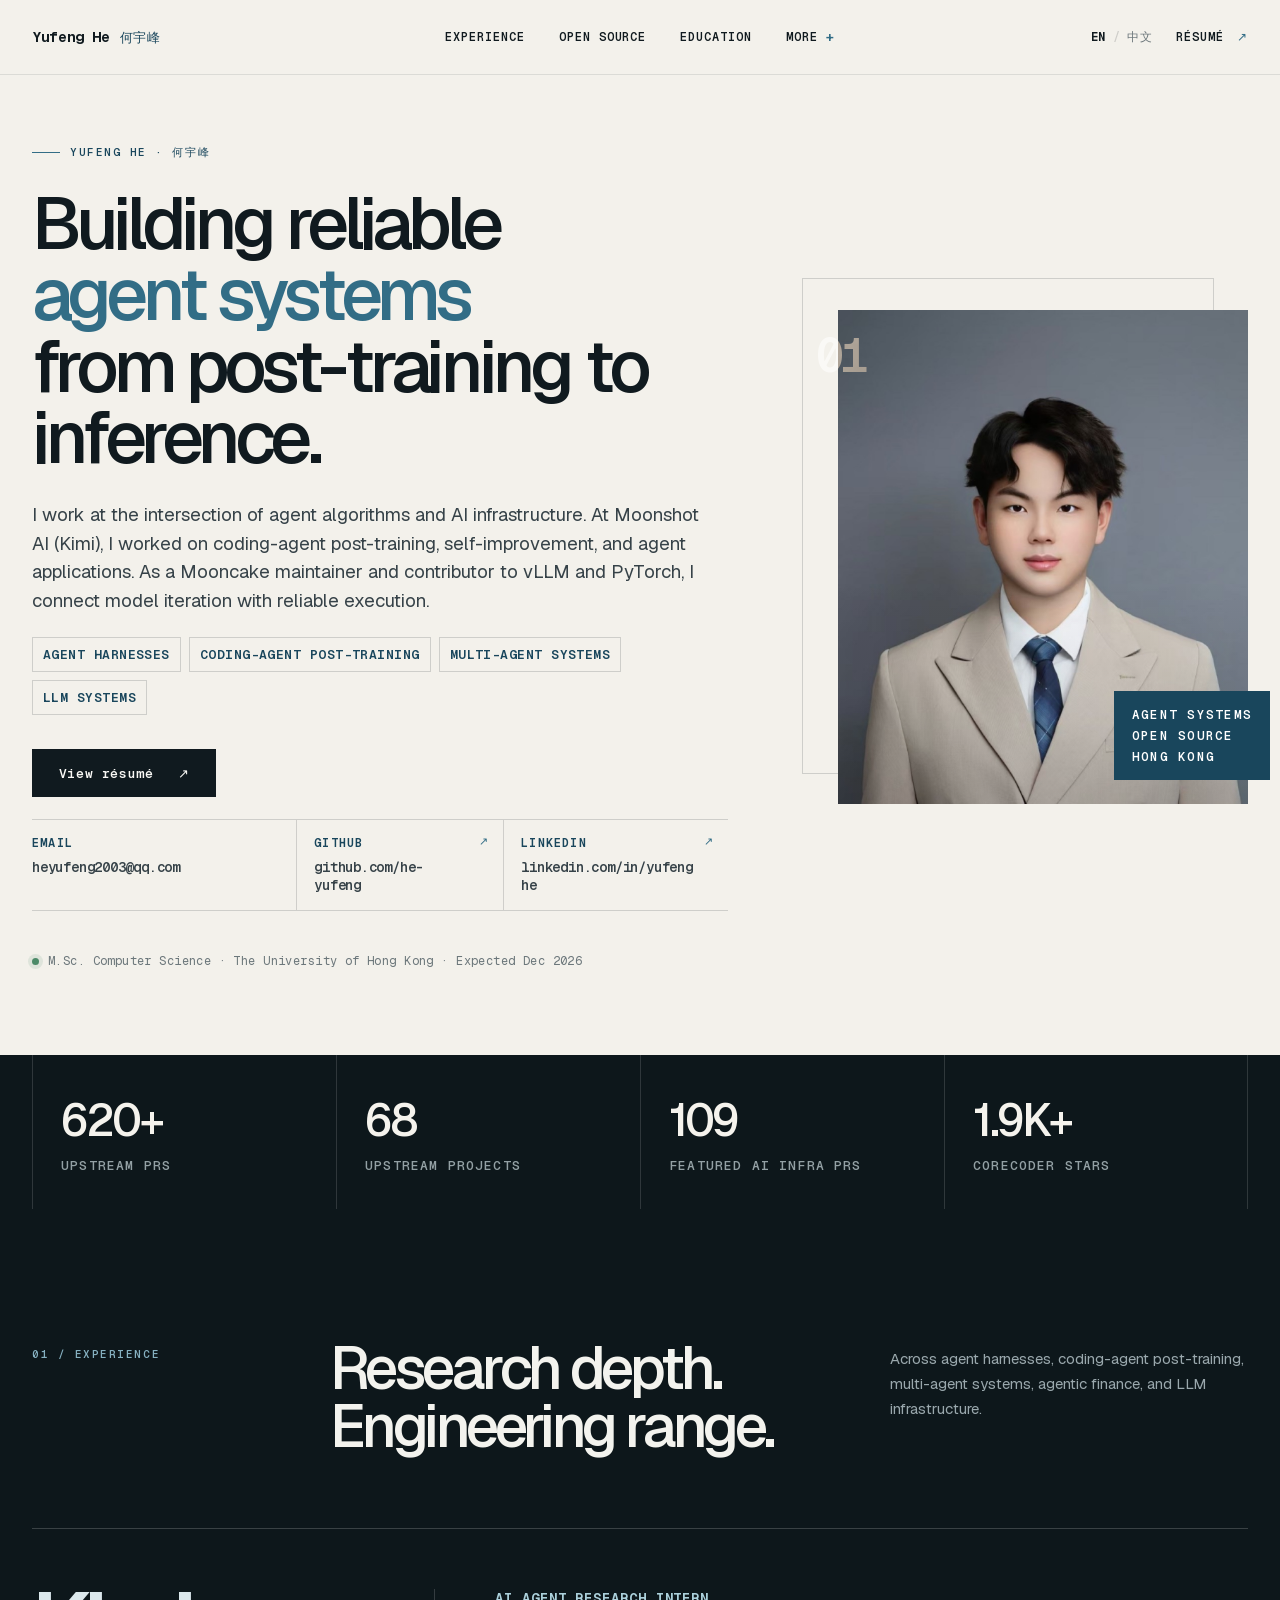
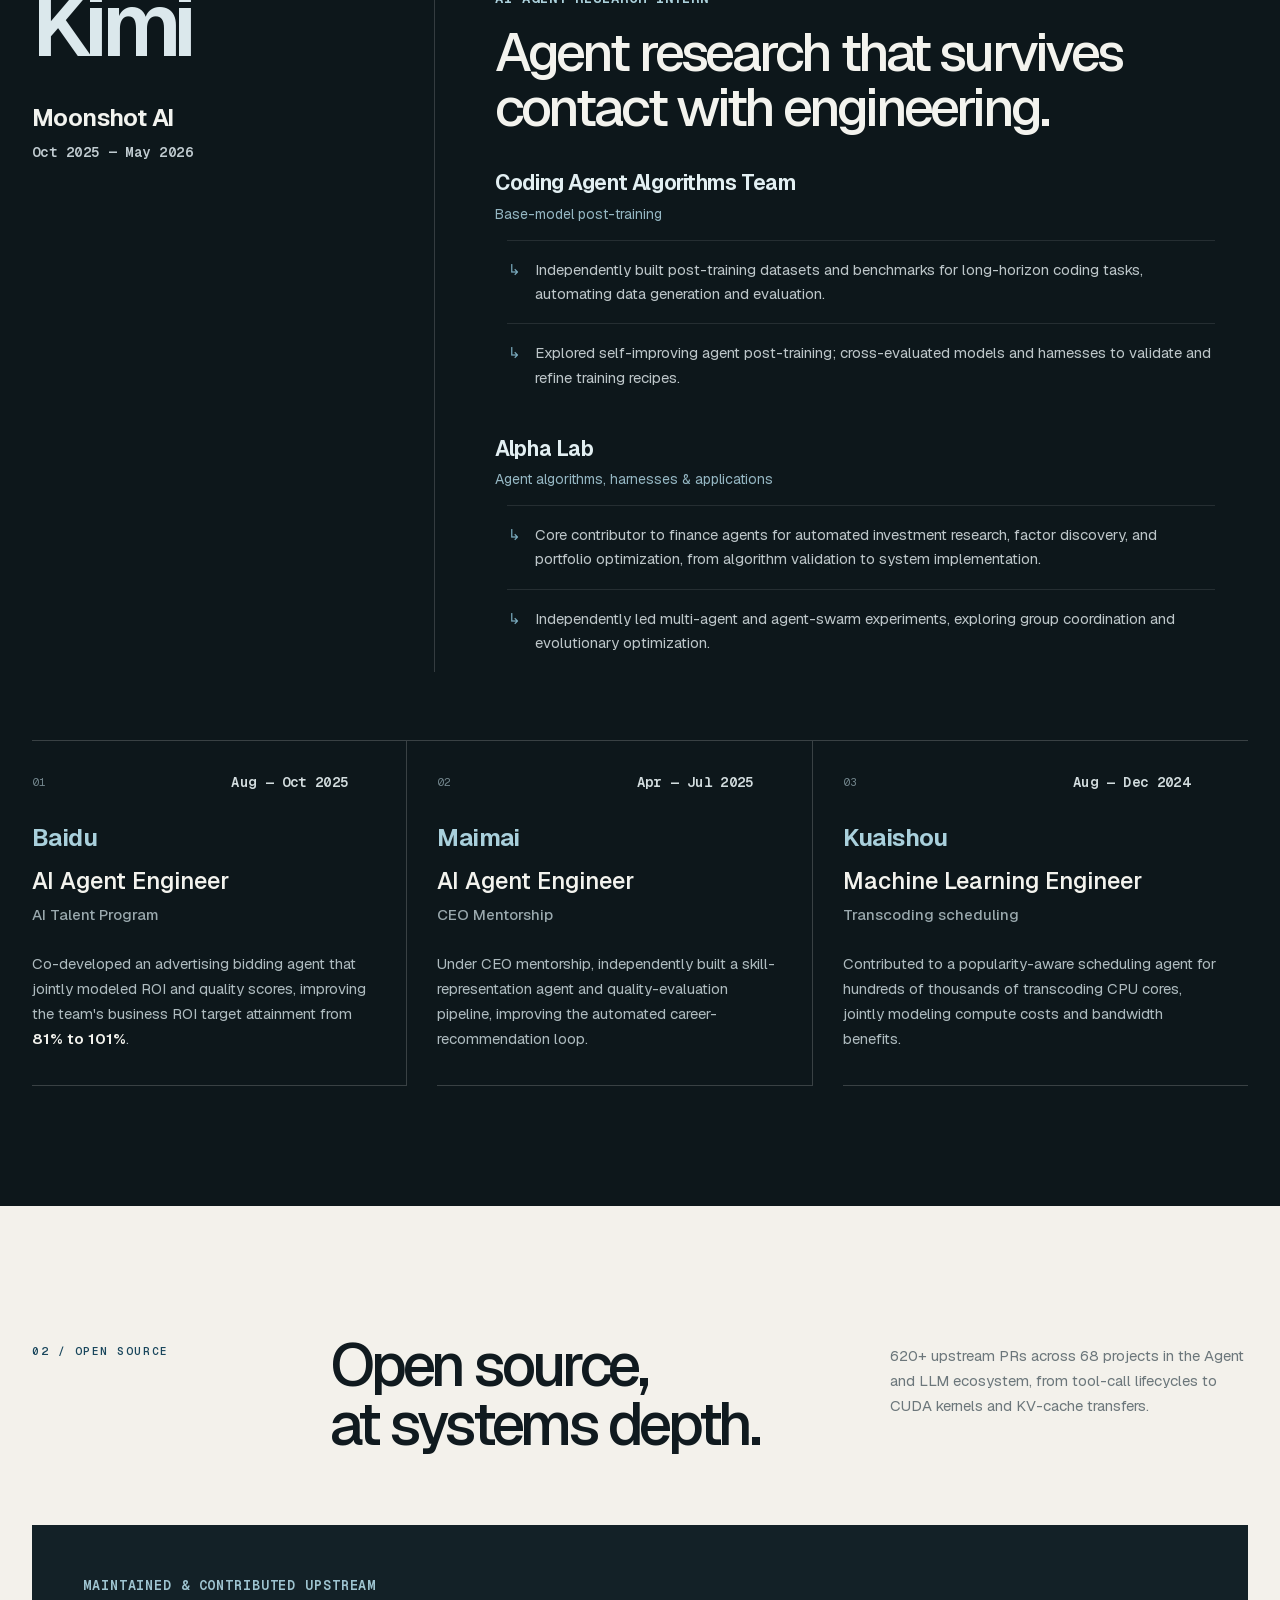
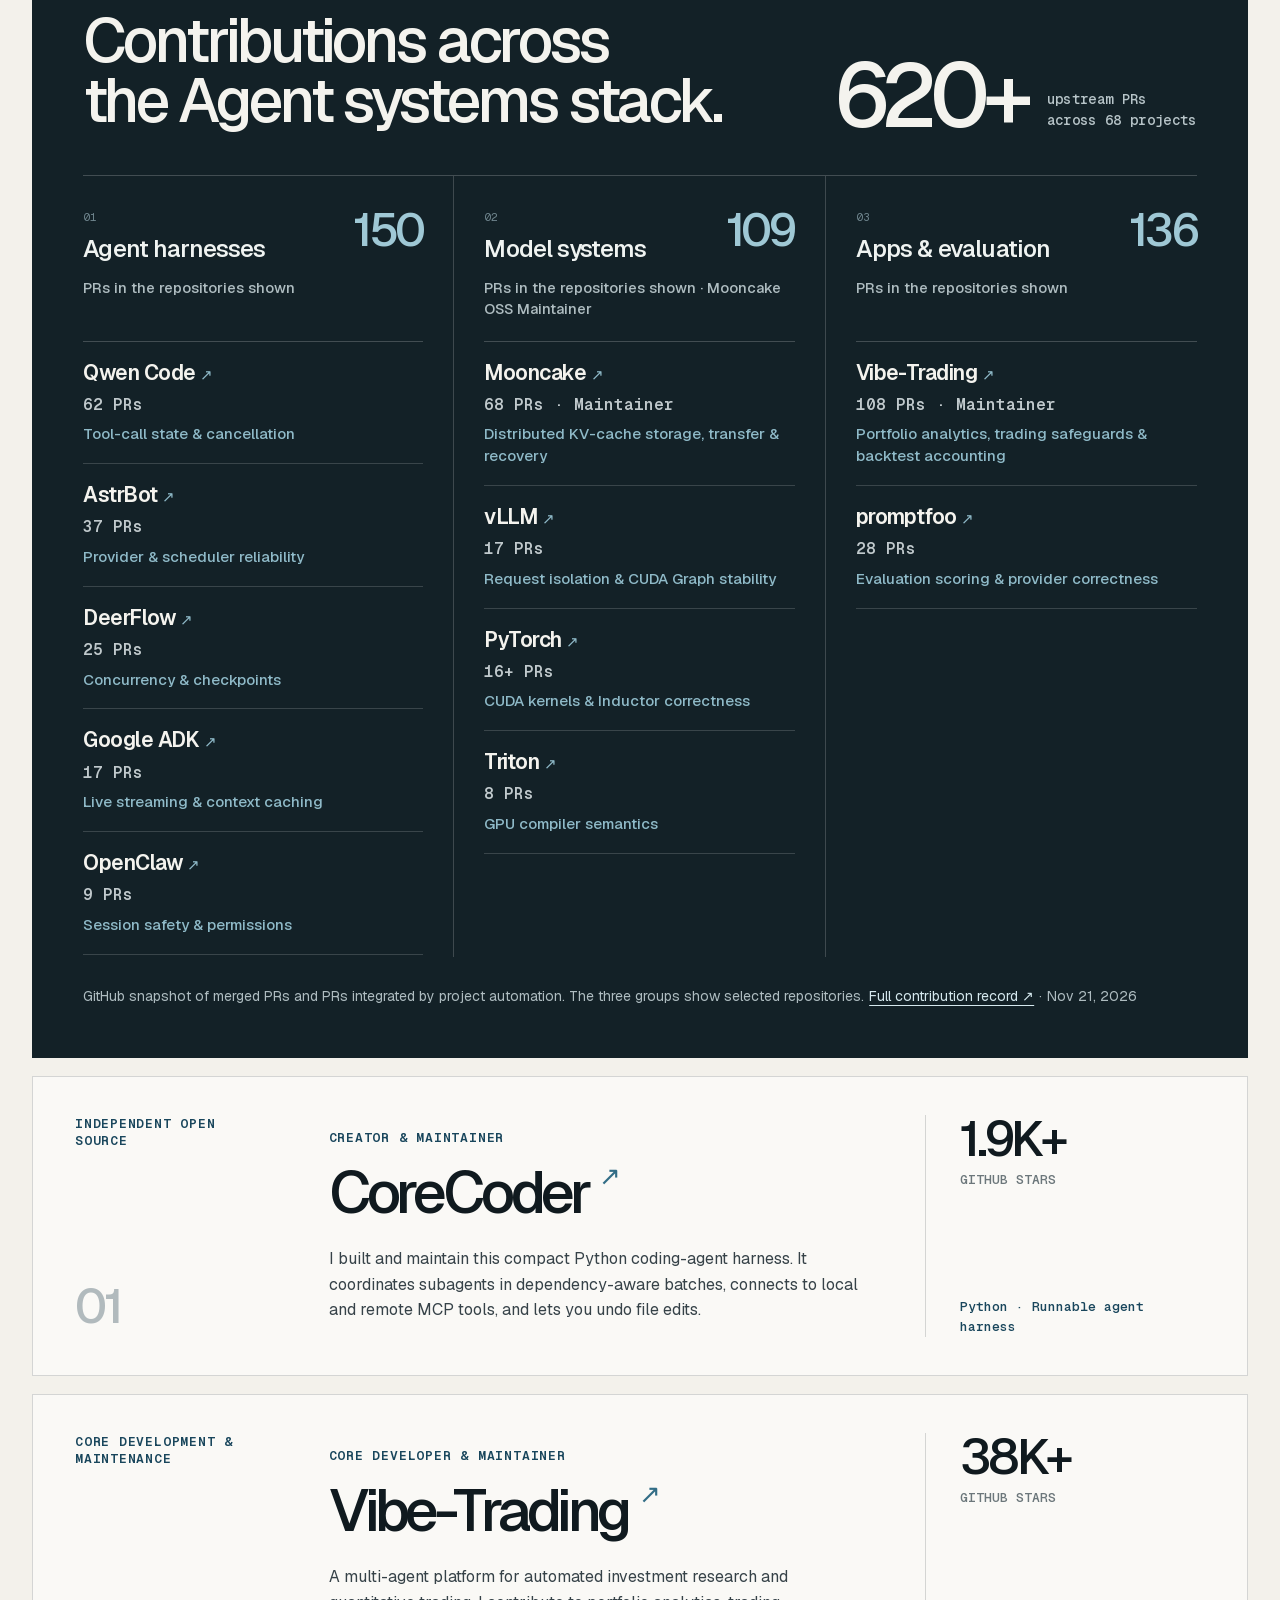
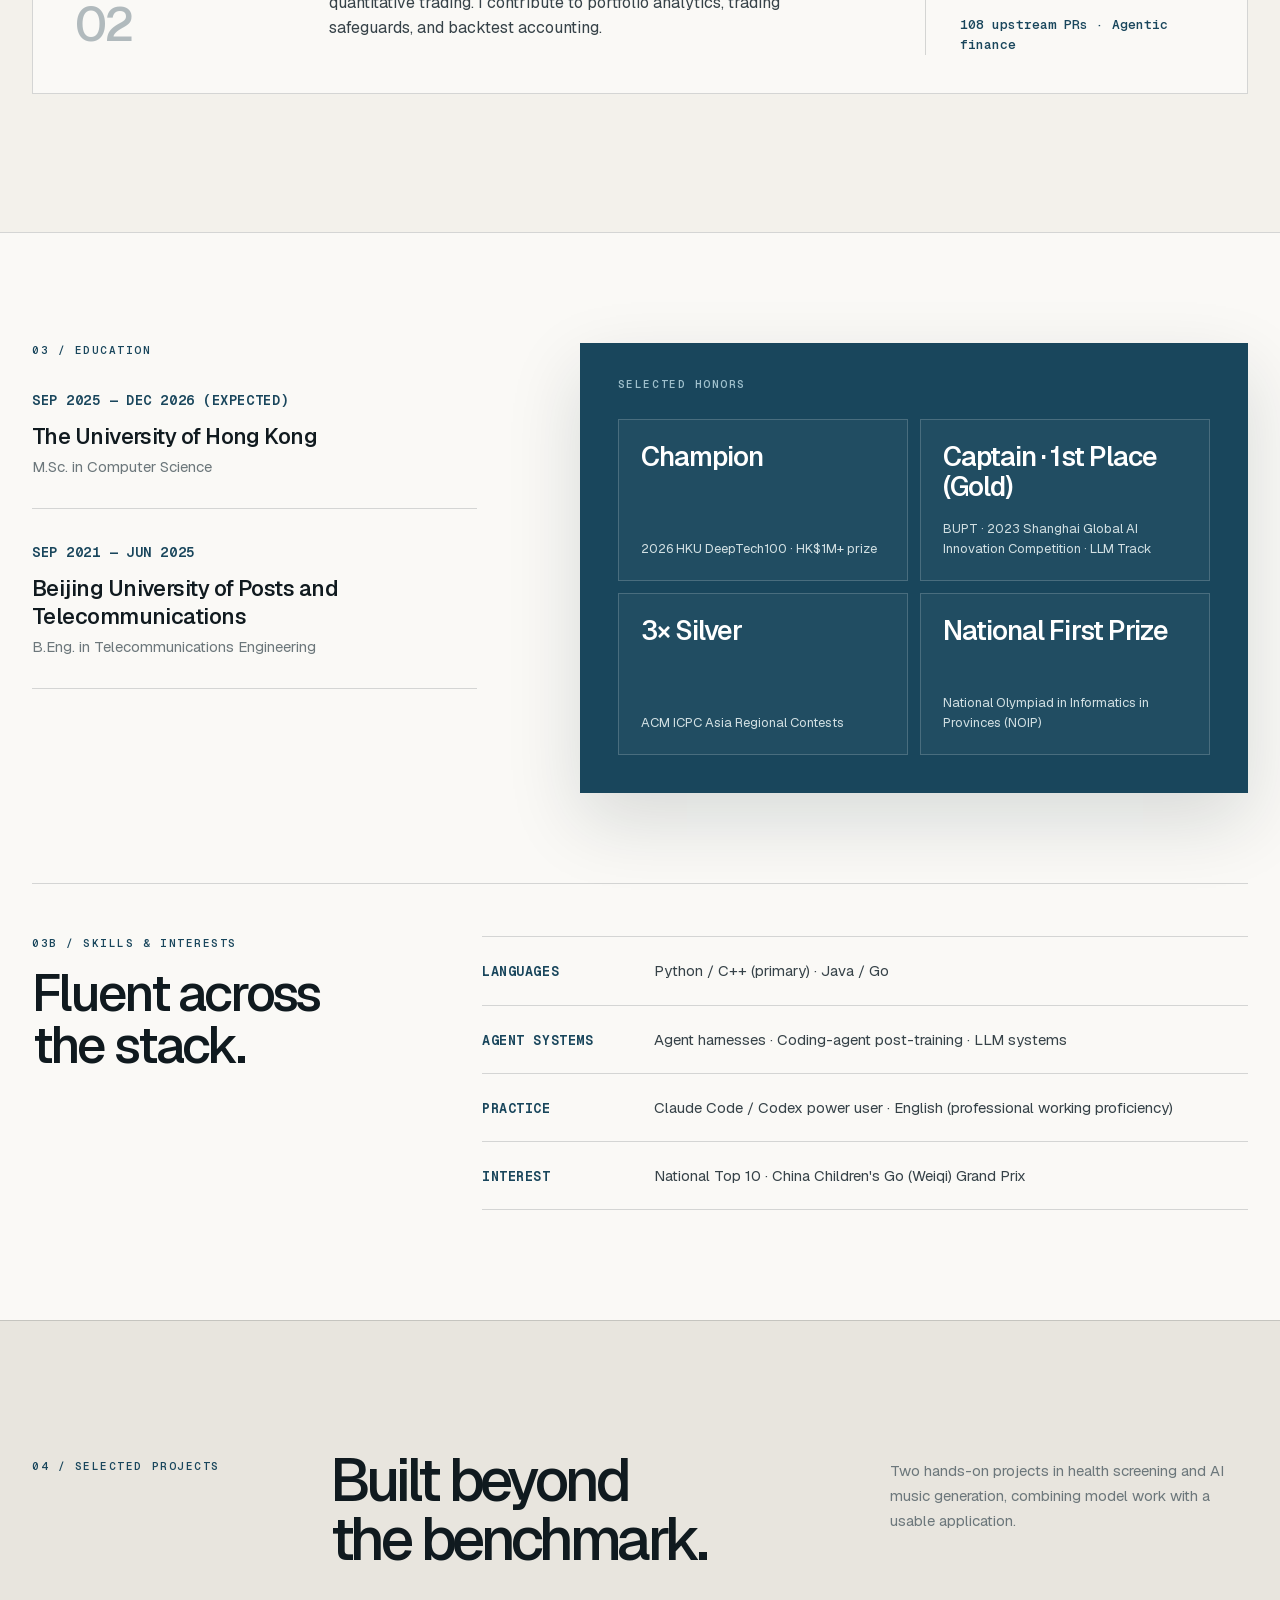
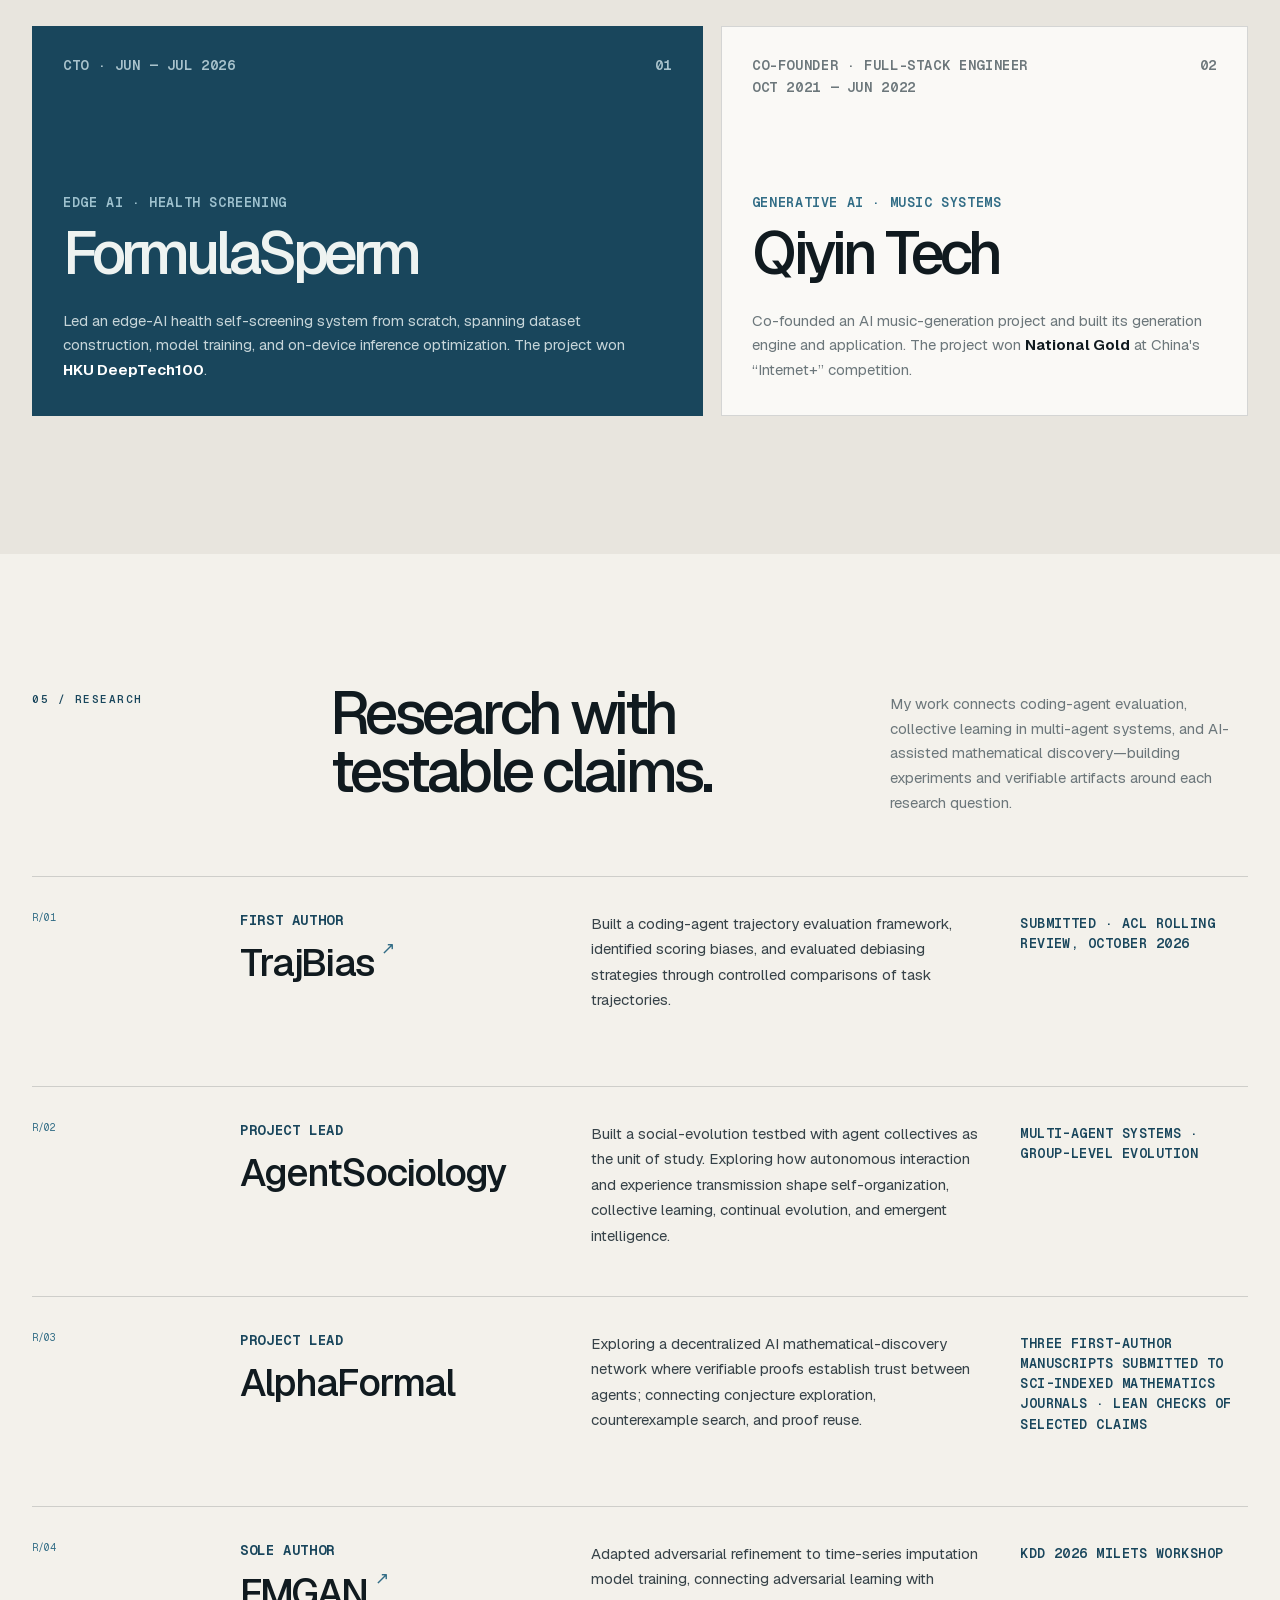
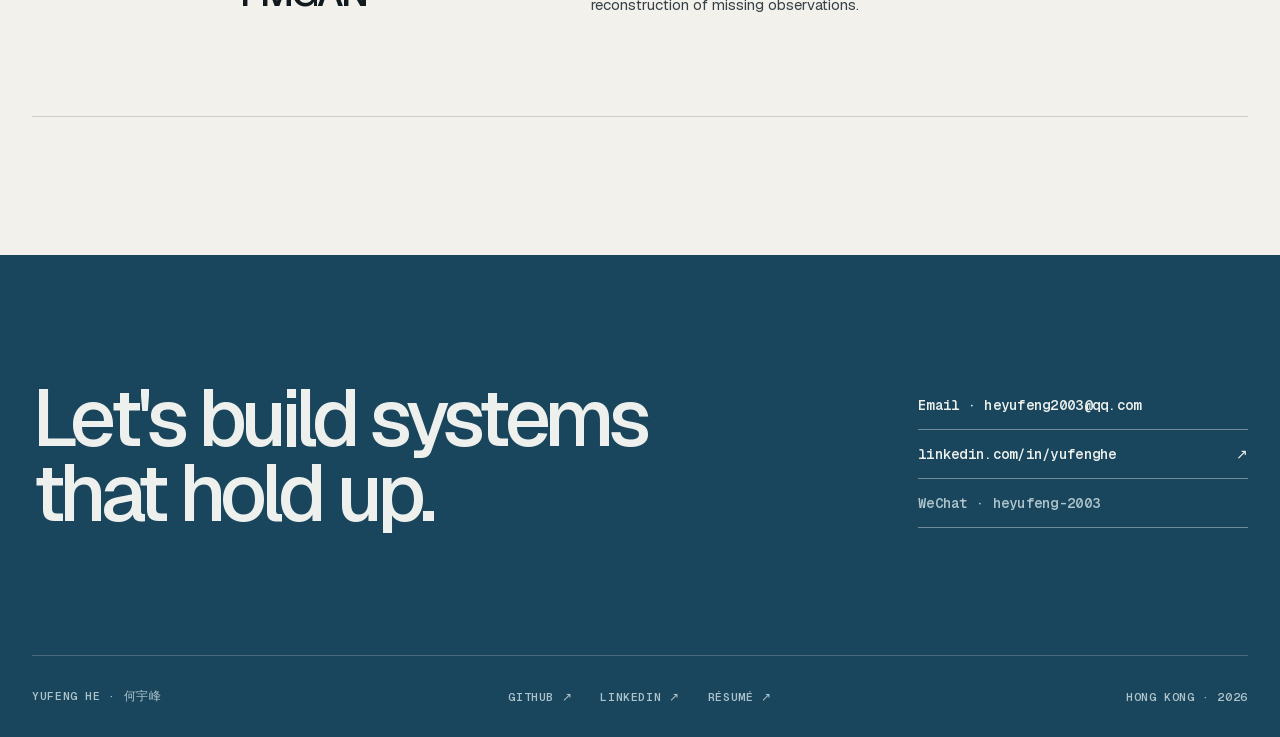
==== commit 546dcd34: "Refresh bilingual portfolio contributions" ====
--- a/index.html
+++ b/index.html
@@ -4,7 +4,7 @@
   <meta charset="utf-8">
   <meta name="viewport" content="width=device-width, initial-scale=1">
   <title>Yufeng He — Agent Systems from Post-Training to Inference</title>
-  <meta name="description" content="Mooncake maintainer and former Moonshot AI (Kimi) research intern. 580+ upstream contributions across 10+ AI projects in agent frameworks, evaluation, and model systems.">
+  <meta name="description" content="Mooncake maintainer and former Moonshot AI (Kimi) research intern. 620+ upstream PRs across 68 projects in agent frameworks, evaluation, and model systems.">
   <meta name="keywords" content="Yufeng He,何宇峰,AI Agent Systems,Coding Agent,LLM Infrastructure,Mooncake,vLLM,CoreCoder">
   <meta name="author" content="Yufeng He">
   <meta name="robots" content="index, follow">
@@ -15,7 +15,7 @@
   <meta property="og:type" content="profile">
   <meta property="og:site_name" content="Yufeng He">
   <meta property="og:title" content="Yufeng He — Agent Systems from Post-Training to Inference">
-  <meta property="og:description" content="Mooncake maintainer · Former Kimi research intern · 580+ merged or landed upstream contributions.">
+  <meta property="og:description" content="Mooncake maintainer · Former Kimi research intern · 620+ upstream PRs.">
   <meta property="og:url" content="https://heyufeng.me/">
   <meta property="og:locale" content="en_US">
   <meta property="og:locale:alternate" content="zh_CN">
@@ -26,12 +26,12 @@
   <meta property="og:image:alt" content="Yufeng He — Agent Systems from Post-Training to Inference">
   <meta name="twitter:card" content="summary_large_image">
   <meta name="twitter:title" content="Yufeng He — Agent Systems from Post-Training to Inference">
-  <meta name="twitter:description" content="Mooncake maintainer · Former Kimi research intern · 580+ merged or landed upstream contributions.">
+  <meta name="twitter:description" content="Mooncake maintainer · Former Kimi research intern · 620+ upstream PRs.">
   <meta name="twitter:image" content="https://heyufeng.me/og-agent-systems.png">
   <meta name="twitter:image:alt" content="Yufeng He — Agent Systems from Post-Training to Inference">
   <link rel="icon" href="./favicon.jpg">
   <link rel="apple-touch-icon" href="./favicon.jpg">
   <link rel="stylesheet" href="./site.css?v=20261106-resume-v1">
 </head>
-<body><main><script type="application/ld+json">{"@context":"https://schema.org","@type":"Person","name":"Yufeng He","alternateName":"何宇峰","url":"https://heyufeng.me","email":"heyufeng2003@qq.com","image":"https://heyufeng.me/yufeng-he.jpg","alumniOf":[{"@type":"CollegeOrUniversity","name":"Beijing University of Posts and Telecommunications"}],"affiliation":{"@type":"CollegeOrUniversity","name":"The University of Hong Kong"},"sameAs":["https://github.com/he-yufeng","https://www.linkedin.com/in/yufenghe/"],"knowsAbout":["AI Agent Systems","Coding Agent Post-training","LLM Inference","Multi-Agent Systems","Agent Harnesses","Agentic Finance"]}</script><header class="site-header"><nav class="shell nav" aria-label="Primary navigation"><a class="wordmark" href="#top" aria-label="Yufeng He, home"><span class="wordmark-en">Yufeng He</span><span class="wordmark-zh">何宇峰</span></a><div class="nav-links"><a href="#experience">Experience</a><a href="#open-source">Open source</a><a href="#education">Education</a><details class="nav-profile"><summary>More <span aria-hidden="true">+</span></summary><div class="nav-dropdown"><a href="#experience"><span>01</span>Experience</a><a href="#open-source"><span>02</span>Open source</a><a href="#education"><span>03</span>Education &amp; honors</a><a href="#projects"><span>04</span>Selected projects</a><a href="#research"><span>05</span>Research</a><a href="#skills"><span>03B</span>Skills &amp; interests</a><a href="#contact"><span>—</span>Contact</a></div></details></div><div class="nav-utilities"><div class="language-switcher" aria-label="Language"><a href="#top" aria-current="page">EN</a><span aria-hidden="true">/</span><a href="zh/">中文</a></div><a class="nav-resume" href="./Yufeng-He-Resume.pdf?v=20261106-v1" target="_blank" rel="noreferrer">Résumé <span aria-hidden="true">↗</span></a></div></nav></header><section class="hero shell" id="top"><div class="hero-copy"><p class="eyebrow"><span></span> Yufeng He · 何宇峰</p><h1>Building reliable<span>agent systems</span>from post-training to inference.</h1><p class="hero-lede">I work at the intersection of agent algorithms and AI infrastructure. At Moonshot AI (Kimi), I worked on coding-agent post-training, self-improvement, and agent applications. As a Mooncake maintainer and contributor to vLLM and PyTorch, I connect model iteration with reliable execution.</p><div class="hero-focus" aria-label="Focus areas"><span>Agent harnesses</span><span>Coding-agent post-training</span><span>Multi-agent systems</span><span>LLM systems</span></div><div class="hero-actions"><a class="button button-primary button-resume" href="./Yufeng-He-Resume.pdf?v=20261106-v1" target="_blank" rel="noreferrer">View résumé <span>↗</span></a></div><div class="hero-contacts" aria-label="Contact information"><div class="hero-contact hero-contact-email"><span>Email</span><strong>heyufeng2003@qq.com</strong></div><a class="hero-contact" href="https://github.com/he-yufeng" target="_blank" rel="noreferrer"><span>GitHub</span><strong>github.com/he-yufeng</strong><i aria-hidden="true">↗</i></a><a class="hero-contact" href="https://www.linkedin.com/in/yufenghe/" target="_blank" rel="noreferrer"><span>LinkedIn</span><strong>linkedin.com/in/yufenghe</strong><i aria-hidden="true">↗</i></a></div><div class="hero-note"><span class="status-dot"></span>M.Sc. Computer Science · The University of Hong Kong · Expected Dec 2026</div></div><div class="portrait-stage" aria-label="Portrait of Yufeng He"><div class="portrait-frame"><img src="./yufeng-he.jpg" alt="Yufeng He" fetchPriority="high"/></div><div class="portrait-index" aria-hidden="true">01</div><div class="portrait-caption"><span>Agent systems</span><span>Open source</span><span>Hong Kong</span></div></div></section><section class="signal-strip" aria-label="Selected impact metrics"><div class="shell signal-grid"><div class="signal"><strong>580+</strong><span>upstream contributions</span></div><div class="signal"><strong>154+</strong><span>agent-harness PRs</span></div><div class="signal"><strong>100+</strong><span>model-systems contributions</span></div><div class="signal"><strong>1.8K+</strong><span>CoreCoder stars</span></div></div></section><section class="section shell opensource-section"><div class="section-heading" id="open-source"><p class="section-index">02 / Open source</p><h2>Open source,<br/>at systems depth.</h2><p>580+ upstream contributions across 10+ AI projects in the Agent and LLM ecosystem, from tool-call lifecycles to CUDA kernels and KV-cache transfers.</p></div><div class="opensource-stack"><article class="opensource-record"><header class="opensource-record-head"><div><p class="opensource-kicker">Maintained &amp; contributed upstream</p><h3>Contributions across<br/>the Agent systems stack.</h3></div><div class="opensource-total"><strong>580+</strong><span>merged or landed PRs<br/>across 10+ AI projects</span></div></header><div class="contribution-tracks"><section class="contribution-track" aria-labelledby="agent-infra-title"><div class="track-heading"><div><span>01</span><h4 id="agent-infra-title">Agent harnesses</h4></div><strong>154+</strong></div><p class="track-context">Merged upstream PRs</p><div class="track-list" aria-label="Agent harness contributions"><div class="track-row"><a href="https://github.com/QwenLM/qwen-code/pulls?q=is%3Apr+is%3Amerged+author%3Ahe-yufeng" target="_blank" rel="noreferrer">Qwen Code<!-- --> <span>↗</span></a><span>50+ PRs</span><strong>Tool-call state &amp; cancellation</strong></div><div class="track-row"><a href="https://github.com/bytedance/deer-flow/pulls?q=is%3Apr+is%3Amerged+author%3Ahe-yufeng" target="_blank" rel="noreferrer">DeerFlow<!-- --> <span>↗</span></a><span>25 PRs</span><strong>Concurrency &amp; checkpoints</strong></div><div class="track-row"><a href="https://github.com/microsoft/agent-framework/pulls?q=is%3Apr+is%3Amerged+author%3Ahe-yufeng" target="_blank" rel="noreferrer">Microsoft Agent Framework<!-- --> <span>↗</span></a><span>35 PRs</span><strong>Agent-loop boundaries</strong></div><div class="track-row"><a href="https://github.com/openclaw/openclaw/pulls?q=is%3Apr+is%3Amerged+author%3Ahe-yufeng" target="_blank" rel="noreferrer">OpenClaw<!-- --> <span>↗</span></a><span>9 PRs</span><strong>Session safety &amp; permissions</strong></div><div class="track-row"><a href="https://github.com/AstrBotDevs/AstrBot/pulls?q=is%3Apr+is%3Amerged+author%3Ahe-yufeng" target="_blank" rel="noreferrer">AstrBot<!-- --> <span>↗</span></a><span>35+ PRs</span><strong>Provider &amp; scheduler reliability</strong></div></div></section><section class="contribution-track" aria-labelledby="inference-title"><div class="track-heading"><div><span>02</span><h4 id="inference-title">Model systems</h4></div><strong>100+</strong></div><p class="track-context">Code, tests &amp; tooling · Mooncake OSS Maintainer</p><div class="track-list" aria-label="Inference system contributions"><div class="track-row"><a href="https://github.com/kvcache-ai/Mooncake/pulls?q=is%3Apr+is%3Amerged+author%3Ahe-yufeng" target="_blank" rel="noreferrer">Mooncake<!-- --> <span>↗</span></a><span>60+ PRs · Maintainer</span><strong>Distributed KV-cache storage &amp; transfer</strong></div><div class="track-row"><a href="https://github.com/vllm-project/vllm/pulls?q=is%3Apr+is%3Amerged+author%3Ahe-yufeng" target="_blank" rel="noreferrer">vLLM<!-- --> <span>↗</span></a><span>17 PRs</span><strong>Request isolation &amp; CUDA Graph stability</strong></div><div class="track-row"><a href="https://github.com/pytorch/pytorch/commits/main/?author=he-yufeng" target="_blank" rel="noreferrer">PyTorch<!-- --> <span>↗</span></a><span>16 landed PRs</span><strong>CUDA kernels &amp; Inductor correctness</strong></div><div class="track-row"><a href="https://github.com/triton-lang/triton/pulls?q=is%3Apr+is%3Amerged+author%3Ahe-yufeng" target="_blank" rel="noreferrer">Triton<!-- --> <span>↗</span></a><span>8 PRs</span><strong>GPU compiler semantics</strong></div></div></section><section class="contribution-track" aria-labelledby="agent-apps-title"><div class="track-heading"><div><span>03</span><h4 id="agent-apps-title">Agent applications</h4></div><strong>80+</strong></div><p class="track-context">Merged upstream PRs</p><div class="track-list" aria-label="Agent application contributions"><div class="track-row"><a href="https://github.com/HKUDS/Vibe-Trading/pulls?q=is%3Apr+is%3Amerged+author%3Ahe-yufeng" target="_blank" rel="noreferrer">Vibe-Trading<!-- --> <span>↗</span></a><span>80+ PRs · Maintainer</span><strong>Portfolio analytics &amp; trading gates</strong></div></div></section></div><p class="opensource-source">Conservative figures from the current résumé; merged and bot-landed PRs; selected projects shown · <a href="https://github.com/he-yufeng#open-source-contributions" target="_blank" rel="noreferrer">Full contribution record ↗</a> · <time dateTime="2026-11-06">Nov 6, 2026</time></p></article><article class="owned-project" data-ownership="independent"><div class="owned-project-index"><span>Independent open source</span><strong>01</strong></div><div class="owned-project-copy"><p>Creator &amp; Maintainer</p><h3><a href="https://github.com/he-yufeng/CoreCoder" target="_blank" rel="noreferrer">CoreCoder <span>↗</span></a></h3><p>Independently designed and built a compact Python coding-agent engine with task planning, tiered context management, and multi-agent collaboration. A runnable harness for understanding and extending the agent loop.</p></div><div class="owned-project-meta"><div><strong>1.8K+</strong><span>GitHub stars</span></div><p>Python · Runnable agent harness</p></div></article><article class="owned-project" data-ownership="co-maintained"><div class="owned-project-index"><span>Core development &amp; maintenance</span><strong>02</strong></div><div class="owned-project-copy"><p>Core Developer &amp; Maintainer</p><h3><a href="https://github.com/HKUDS/Vibe-Trading" target="_blank" rel="noreferrer">Vibe-Trading <span>↗</span></a></h3><p>A multi-agent platform for automated investment research and quantitative trading, connecting financial analysis, strategy research, and trading workflows.</p></div><div class="owned-project-meta"><div><strong>37K+</strong><span>GitHub stars</span></div><p>80+ merged PRs · Agentic finance</p></div></article></div></section><section class="experience-section"><div class="shell section experience-inner" id="experience"><div class="section-heading section-heading-light"><p class="section-index">01 / Experience</p><h2>Research depth.<br/>Engineering range.</h2><p>Across agent harnesses, coding-agent post-training, multi-agent systems, agentic finance, and LLM infrastructure.</p></div><article class="experience-feature"><div class="experience-identity"><p class="company-mark">Kimi</p><div class="experience-brand"><span>Moonshot AI</span><time>Oct 2025 — May 2026</time></div></div><div class="experience-content"><p class="role-label">AI Agent Research Intern</p><h3>Agent research that survives contact with engineering.</h3><section class="experience-team" aria-labelledby="kimi-coding-team"><h4 id="kimi-coding-team">Coding Agent Algorithms Team</h4><p>Base-model post-training</p><ul><li>Independently built post-training datasets and benchmarks for long-horizon coding tasks, automating data generation and evaluation.</li><li>Explored self-improving agent post-training; cross-evaluated models and harnesses to validate and refine training recipes.</li></ul></section><section class="experience-team" aria-labelledby="kimi-alpha-team"><h4 id="kimi-alpha-team">Alpha Lab</h4><p>Agent algorithms, harnesses &amp; applications</p><ul><li>Core contributor to finance agents for automated investment research, factor discovery, and portfolio optimization, from algorithm validation to system implementation.</li><li>Independently led multi-agent and agent-swarm experiments, exploring group coordination and evolutionary optimization.</li></ul></section></div></article><div class="experience-list"><article><div class="entry-topline"><span>01</span><time>Aug — Oct 2025</time></div><p class="entry-company">Baidu</p><h3>AI Agent Engineer<br/><span>AI Talent Program</span></h3><p>Co-developed an advertising bidding agent that jointly modeled ROI and quality scores, improving the team&#x27;s business ROI target attainment from <strong>81% to 101%</strong>.</p></article><article><div class="entry-topline"><span>02</span><time>Apr — Jul 2025</time></div><p class="entry-company">Maimai</p><h3>AI Agent Engineer<br/><span>CEO Mentorship</span></h3><p>Under CEO mentorship, independently built a skill-representation agent and quality-evaluation pipeline, improving the automated career-recommendation loop.</p></article><article><div class="entry-topline"><span>03</span><time>Aug — Dec 2024</time></div><p class="entry-company">Kuaishou</p><h3>Machine Learning Engineer<br/><span>Transcoding scheduling</span></h3><p>Contributed to a popularity-aware scheduling agent for hundreds of thousands of transcoding CPU cores, jointly modeling compute costs and bandwidth benefits.</p></article></div></div></section><section class="section shell research-section"><div class="section-heading research-heading" id="research"><p class="section-index">05 / Research</p><h2>Research with<br/>testable claims.</h2><p>My work connects coding-agent evaluation, collective learning in multi-agent systems, and AI-assisted mathematical discovery—building experiments and verifiable artifacts around each research question.</p></div><div class="research-list"><article><div class="research-index">R/01</div><div><p class="research-role">First author</p><h3><a href="https://github.com/he-yufeng/TrajBias" target="_blank" rel="noreferrer">TrajBias<!-- --> <span>↗</span></a></h3></div><p class="research-copy">Built a coding-agent trajectory evaluation framework, identified scoring biases, and evaluated debiasing strategies through controlled comparisons of task trajectories.</p><p class="research-meta">Submitted · ACL Rolling Review, October 2026</p></article><article><div class="research-index">R/02</div><div><p class="research-role">Project lead</p><h3>AgentSociology</h3></div><p class="research-copy">Built a social-evolution testbed with agent collectives as the unit of study. Exploring how autonomous interaction and experience transmission shape self-organization, collective learning, continual evolution, and emergent intelligence.</p><p class="research-meta">Multi-agent systems · Group-level evolution</p></article><article><div class="research-index">R/03</div><div><p class="research-role">Project lead</p><h3>AlphaFormal</h3></div><p class="research-copy">Exploring a decentralized AI mathematical-discovery network where verifiable proofs establish trust between agents; connecting conjecture exploration, counterexample search, and proof reuse.</p><p class="research-meta">Three first-author manuscripts submitted to SCI-indexed mathematics journals · Lean checks of selected claims</p></article><article><div class="research-index">R/04</div><div><p class="research-role">Sole author</p><h3><a href="https://github.com/he-yufeng/adversarial-refinement-imputation" target="_blank" rel="noreferrer">FMGAN<!-- --> <span>↗</span></a></h3></div><p class="research-copy">Adapted adversarial refinement to time-series imputation model training, connecting adversarial learning with reconstruction of missing observations.</p><p class="research-meta">KDD 2026 MiLeTS Workshop</p></article></div></section><section class="venture-section"><div class="shell section" id="projects"><div class="section-heading venture-heading"><p class="section-index">04 / Selected projects</p><h2>Built beyond<br/>the benchmark.</h2><p>Two hands-on projects in health screening and AI music generation, combining model work with a usable application.</p></div><div class="venture-grid"><article class="venture-card venture-card-primary"><div class="venture-topline"><span>CTO · Jun — Jul 2026</span><span>01</span></div><div><p>Edge AI · Health screening</p><h3>FormulaSperm</h3><p>Led an edge-AI health self-screening system from scratch, spanning dataset construction, model training, and on-device inference optimization. The project won <strong>HKU DeepTech100</strong>.</p></div></article><article class="venture-card"><div class="venture-topline"><span>Co-founder · Full-Stack Engineer<br/>Oct 2021 — Jun 2022</span><span>02</span></div><div><p>Generative AI · Music systems</p><h3>Qiyin Tech</h3><p>Co-founded an AI music-generation project and built its generation engine and application. The project won <strong>National Gold</strong> at China&#x27;s “Internet+” competition.</p></div></article></div></div></section><section class="credentials-section"><div class="shell credentials-grid" id="education"><div><p class="section-index">03 / Education</p><div class="education-entry"><span>Sep 2025 — Dec 2026 (expected)</span><h3>The University of Hong Kong</h3><p>M.Sc. in Computer Science</p></div><div class="education-entry"><span>Sep 2021 — Jun 2025</span><h3>Beijing University of Posts and Telecommunications</h3><p>B.Eng. in Telecommunications Engineering</p></div></div><div class="honors-column"><p class="section-index">Selected honors</p><ul><li><strong>Champion</strong><span>2026 HKU DeepTech100 · HK$1M+ prize</span></li><li><strong>Captain · 1st Place (Gold)</strong><span>BUPT · 2023 Shanghai Global AI Innovation Competition · LLM Track</span></li><li><strong>3× Silver</strong><span>ACM ICPC Asia Regional Contests</span></li><li><strong>National First Prize</strong><span>National Olympiad in Informatics in Provinces (NOIP)</span></li></ul></div></div><div class="shell skills-panel" id="skills"><div class="skills-intro"><p class="section-index">03B / Skills &amp; interests</p><h3>Fluent across the stack.</h3></div><div class="skills-groups"><div><span>Languages</span><p>Python / C++ (primary) · Java / Go</p></div><div><span>Agent systems</span><p>Agent harnesses · Coding-agent post-training · LLM systems</p></div><div><span>Practice</span><p>Claude Code / Codex power user · English (professional working proficiency)</p></div><div><span>Interest</span><p>National Top 10 · China Children&#x27;s Go (Weiqi) Grand Prix</p></div></div></div></section><footer class="footer"><div class="shell footer-top" id="contact"><p>Let&#x27;s build systems<br/>that hold up.</p><div class="footer-contact"><span class="footer-email">Email · heyufeng2003@qq.com</span><a href="https://www.linkedin.com/in/yufenghe/" target="_blank" rel="noreferrer">linkedin.com/in/yufenghe <span>↗</span></a><span>WeChat · heyufeng-2003</span></div></div><div class="shell footer-bottom"><span>Yufeng He · 何宇峰</span><div><a href="https://github.com/he-yufeng" target="_blank" rel="noreferrer">GitHub ↗</a><a href="https://www.linkedin.com/in/yufenghe/" target="_blank" rel="noreferrer">LinkedIn ↗</a><a href="./Yufeng-He-Resume.pdf?v=20261106-v1" target="_blank" rel="noreferrer">Résumé ↗</a></div><span>Hong Kong · 2026</span></div></footer></main></body>
+<body><main><script type="application/ld+json">{"@context":"https://schema.org","@type":"Person","name":"Yufeng He","alternateName":"何宇峰","url":"https://heyufeng.me","email":"heyufeng2003@qq.com","image":"https://heyufeng.me/yufeng-he.jpg","alumniOf":[{"@type":"CollegeOrUniversity","name":"Beijing University of Posts and Telecommunications"}],"affiliation":{"@type":"CollegeOrUniversity","name":"The University of Hong Kong"},"sameAs":["https://github.com/he-yufeng","https://www.linkedin.com/in/yufenghe/"],"knowsAbout":["AI Agent Systems","Coding Agent Post-training","LLM Inference","Multi-Agent Systems","Agent Harnesses","Agentic Finance"]}</script><header class="site-header"><nav class="shell nav" aria-label="Primary navigation"><a class="wordmark" href="#top" aria-label="Yufeng He, home"><span class="wordmark-en">Yufeng He</span><span class="wordmark-zh">何宇峰</span></a><div class="nav-links"><a href="#experience">Experience</a><a href="#open-source">Open source</a><a href="#education">Education</a><details class="nav-profile"><summary>More <span aria-hidden="true">+</span></summary><div class="nav-dropdown"><a href="#experience"><span>01</span>Experience</a><a href="#open-source"><span>02</span>Open source</a><a href="#education"><span>03</span>Education &amp; honors</a><a href="#projects"><span>04</span>Selected projects</a><a href="#research"><span>05</span>Research</a><a href="#skills"><span>03B</span>Skills &amp; interests</a><a href="#contact"><span>—</span>Contact</a></div></details></div><div class="nav-utilities"><div class="language-switcher" aria-label="Language"><a href="#top" aria-current="page">EN</a><span aria-hidden="true">/</span><a href="zh/">中文</a></div><a class="nav-resume" href="./Yufeng-He-Resume.pdf?v=20261106-v1" target="_blank" rel="noreferrer">Résumé <span aria-hidden="true">↗</span></a></div></nav></header><section class="hero shell" id="top"><div class="hero-copy"><p class="eyebrow"><span></span> Yufeng He · 何宇峰</p><h1>Building reliable<span>agent systems</span>from post-training to inference.</h1><p class="hero-lede">I work at the intersection of agent algorithms and AI infrastructure. At Moonshot AI (Kimi), I worked on coding-agent post-training, self-improvement, and agent applications. As a Mooncake maintainer and contributor to vLLM and PyTorch, I connect model iteration with reliable execution.</p><div class="hero-focus" aria-label="Focus areas"><span>Agent harnesses</span><span>Coding-agent post-training</span><span>Multi-agent systems</span><span>LLM systems</span></div><div class="hero-actions"><a class="button button-primary button-resume" href="./Yufeng-He-Resume.pdf?v=20261106-v1" target="_blank" rel="noreferrer">View résumé <span>↗</span></a></div><div class="hero-contacts" aria-label="Contact information"><div class="hero-contact hero-contact-email"><span>Email</span><strong>heyufeng2003@qq.com</strong></div><a class="hero-contact" href="https://github.com/he-yufeng" target="_blank" rel="noreferrer"><span>GitHub</span><strong>github.com/he-yufeng</strong><i aria-hidden="true">↗</i></a><a class="hero-contact" href="https://www.linkedin.com/in/yufenghe/" target="_blank" rel="noreferrer"><span>LinkedIn</span><strong>linkedin.com/in/yufenghe</strong><i aria-hidden="true">↗</i></a></div><div class="hero-note"><span class="status-dot"></span>M.Sc. Computer Science · The University of Hong Kong · Expected Dec 2026</div></div><div class="portrait-stage" aria-label="Portrait of Yufeng He"><div class="portrait-frame"><img src="./yufeng-he.jpg" alt="Yufeng He" fetchPriority="high"/></div><div class="portrait-index" aria-hidden="true">01</div><div class="portrait-caption"><span>Agent systems</span><span>Open source</span><span>Hong Kong</span></div></div></section><section class="signal-strip" aria-label="Selected impact metrics"><div class="shell signal-grid"><div class="signal"><strong>620+</strong><span>upstream PRs</span></div><div class="signal"><strong>68</strong><span>upstream projects</span></div><div class="signal"><strong>109</strong><span>featured AI infra PRs</span></div><div class="signal"><strong>1.9K+</strong><span>CoreCoder stars</span></div></div></section><section class="section shell opensource-section"><div class="section-heading" id="open-source"><p class="section-index">02 / Open source</p><h2>Open source,<br/>at systems depth.</h2><p>620+<!-- --> upstream PRs across <!-- -->68<!-- --> projects in the Agent and LLM ecosystem, from tool-call lifecycles to CUDA kernels and KV-cache transfers.</p></div><div class="opensource-stack"><article class="opensource-record"><header class="opensource-record-head"><div><p class="opensource-kicker">Maintained &amp; contributed upstream</p><h3>Contributions across<br/>the Agent systems stack.</h3></div><div class="opensource-total"><strong>620+</strong><span>upstream PRs<br/>across <!-- -->68<!-- --> projects</span></div></header><div class="contribution-tracks"><section class="contribution-track" aria-labelledby="agent-infra-title"><div class="track-heading"><div><span>01</span><h4 id="agent-infra-title">Agent harnesses</h4></div><strong>150</strong></div><p class="track-context">PRs in the repositories shown</p><div class="track-list" aria-label="Agent harness contributions"><div class="track-row"><a href="https://github.com/QwenLM/qwen-code/pulls?q=is%3Apr+is%3Amerged+author%3Ahe-yufeng" target="_blank" rel="noreferrer">Qwen Code<!-- --> <span>↗</span></a><span>62 PRs</span><strong>Tool-call state &amp; cancellation</strong></div><div class="track-row"><a href="https://github.com/AstrBotDevs/AstrBot/pulls?q=is%3Apr+is%3Amerged+author%3Ahe-yufeng" target="_blank" rel="noreferrer">AstrBot<!-- --> <span>↗</span></a><span>37 PRs</span><strong>Provider &amp; scheduler reliability</strong></div><div class="track-row"><a href="https://github.com/bytedance/deer-flow/pulls?q=is%3Apr+is%3Amerged+author%3Ahe-yufeng" target="_blank" rel="noreferrer">DeerFlow<!-- --> <span>↗</span></a><span>25 PRs</span><strong>Concurrency &amp; checkpoints</strong></div><div class="track-row"><a href="https://github.com/google/adk-python/pulls?q=is%3Apr+author%3Ahe-yufeng" target="_blank" rel="noreferrer">Google ADK<!-- --> <span>↗</span></a><span>17 PRs</span><strong>Live streaming &amp; context caching</strong></div><div class="track-row"><a href="https://github.com/openclaw/openclaw/pulls?q=is%3Apr+is%3Amerged+author%3Ahe-yufeng" target="_blank" rel="noreferrer">OpenClaw<!-- --> <span>↗</span></a><span>9 PRs</span><strong>Session safety &amp; permissions</strong></div></div></section><section class="contribution-track" aria-labelledby="inference-title"><div class="track-heading"><div><span>02</span><h4 id="inference-title">Model systems</h4></div><strong>109</strong></div><p class="track-context">PRs in the repositories shown · Mooncake OSS Maintainer</p><div class="track-list" aria-label="Inference system contributions"><div class="track-row"><a href="https://github.com/kvcache-ai/Mooncake/pulls?q=is%3Apr+is%3Amerged+author%3Ahe-yufeng" target="_blank" rel="noreferrer">Mooncake<!-- --> <span>↗</span></a><span>68 PRs · Maintainer</span><strong>Distributed KV-cache storage, transfer &amp; recovery</strong></div><div class="track-row"><a href="https://github.com/vllm-project/vllm/pulls?q=is%3Apr+is%3Amerged+author%3Ahe-yufeng" target="_blank" rel="noreferrer">vLLM<!-- --> <span>↗</span></a><span>17 PRs</span><strong>Request isolation &amp; CUDA Graph stability</strong></div><div class="track-row"><a href="https://github.com/pytorch/pytorch/commits/main/?author=he-yufeng" target="_blank" rel="noreferrer">PyTorch<!-- --> <span>↗</span></a><span>16+ PRs</span><strong>CUDA kernels &amp; Inductor correctness</strong></div><div class="track-row"><a href="https://github.com/triton-lang/triton/pulls?q=is%3Apr+is%3Amerged+author%3Ahe-yufeng" target="_blank" rel="noreferrer">Triton<!-- --> <span>↗</span></a><span>8 PRs</span><strong>GPU compiler semantics</strong></div></div></section><section class="contribution-track" aria-labelledby="agent-apps-title"><div class="track-heading"><div><span>03</span><h4 id="agent-apps-title">Apps &amp; evaluation</h4></div><strong>136</strong></div><p class="track-context">PRs in the repositories shown</p><div class="track-list" aria-label="Agent application and evaluation contributions"><div class="track-row"><a href="https://github.com/HKUDS/Vibe-Trading/pulls?q=is%3Apr+author%3Ahe-yufeng" target="_blank" rel="noreferrer">Vibe-Trading<!-- --> <span>↗</span></a><span>108 PRs · Maintainer</span><strong>Portfolio analytics, trading safeguards &amp; backtest accounting</strong></div><div class="track-row"><a href="https://github.com/promptfoo/promptfoo/pulls?q=is%3Apr+is%3Amerged+author%3Ahe-yufeng" target="_blank" rel="noreferrer">promptfoo<!-- --> <span>↗</span></a><span>28 PRs</span><strong>Evaluation scoring &amp; provider correctness</strong></div></div></section></div><p class="opensource-source">GitHub snapshot of merged PRs and PRs integrated by project automation. The three groups show selected repositories. <a href="https://github.com/he-yufeng#open-source-contributions" target="_blank" rel="noreferrer">Full contribution record ↗</a> · <time dateTime="2026-11-21">Nov 21, 2026</time></p></article><article class="owned-project" data-ownership="independent"><div class="owned-project-index"><span>Independent open source</span><strong>01</strong></div><div class="owned-project-copy"><p>Creator &amp; Maintainer</p><h3><a href="https://github.com/he-yufeng/CoreCoder" target="_blank" rel="noreferrer">CoreCoder <span>↗</span></a></h3><p>I built and maintain this compact Python coding-agent harness. It coordinates subagents in dependency-aware batches, connects to local and remote MCP tools, and lets you undo file edits.</p></div><div class="owned-project-meta"><div><strong>1.9K+</strong><span>GitHub stars</span></div><p>Python · Runnable agent harness</p></div></article><article class="owned-project" data-ownership="co-maintained"><div class="owned-project-index"><span>Core development &amp; maintenance</span><strong>02</strong></div><div class="owned-project-copy"><p>Core Developer &amp; Maintainer</p><h3><a href="https://github.com/HKUDS/Vibe-Trading" target="_blank" rel="noreferrer">Vibe-Trading <span>↗</span></a></h3><p>A multi-agent platform for automated investment research and quantitative trading. I contribute to portfolio analytics, trading safeguards, and backtest accounting.</p></div><div class="owned-project-meta"><div><strong>38K+</strong><span>GitHub stars</span></div><p>108<!-- --> upstream PRs · Agentic finance</p></div></article></div></section><section class="experience-section"><div class="shell section experience-inner" id="experience"><div class="section-heading section-heading-light"><p class="section-index">01 / Experience</p><h2>Research depth.<br/>Engineering range.</h2><p>Across agent harnesses, coding-agent post-training, multi-agent systems, agentic finance, and LLM infrastructure.</p></div><article class="experience-feature"><div class="experience-identity"><p class="company-mark">Kimi</p><div class="experience-brand"><span>Moonshot AI</span><time>Oct 2025 — May 2026</time></div></div><div class="experience-content"><p class="role-label">AI Agent Research Intern</p><h3>Agent research that survives contact with engineering.</h3><section class="experience-team" aria-labelledby="kimi-coding-team"><h4 id="kimi-coding-team">Coding Agent Algorithms Team</h4><p>Base-model post-training</p><ul><li>Independently built post-training datasets and benchmarks for long-horizon coding tasks, automating data generation and evaluation.</li><li>Explored self-improving agent post-training; cross-evaluated models and harnesses to validate and refine training recipes.</li></ul></section><section class="experience-team" aria-labelledby="kimi-alpha-team"><h4 id="kimi-alpha-team">Alpha Lab</h4><p>Agent algorithms, harnesses &amp; applications</p><ul><li>Core contributor to finance agents for automated investment research, factor discovery, and portfolio optimization, from algorithm validation to system implementation.</li><li>Independently led multi-agent and agent-swarm experiments, exploring group coordination and evolutionary optimization.</li></ul></section></div></article><div class="experience-list"><article><div class="entry-topline"><span>01</span><time>Aug — Oct 2025</time></div><p class="entry-company">Baidu</p><h3>AI Agent Engineer<br/><span>AI Talent Program</span></h3><p>Co-developed an advertising bidding agent that jointly modeled ROI and quality scores, improving the team&#x27;s business ROI target attainment from <strong>81% to 101%</strong>.</p></article><article><div class="entry-topline"><span>02</span><time>Apr — Jul 2025</time></div><p class="entry-company">Maimai</p><h3>AI Agent Engineer<br/><span>CEO Mentorship</span></h3><p>Under CEO mentorship, independently built a skill-representation agent and quality-evaluation pipeline, improving the automated career-recommendation loop.</p></article><article><div class="entry-topline"><span>03</span><time>Aug — Dec 2024</time></div><p class="entry-company">Kuaishou</p><h3>Machine Learning Engineer<br/><span>Transcoding scheduling</span></h3><p>Contributed to a popularity-aware scheduling agent for hundreds of thousands of transcoding CPU cores, jointly modeling compute costs and bandwidth benefits.</p></article></div></div></section><section class="section shell research-section"><div class="section-heading research-heading" id="research"><p class="section-index">05 / Research</p><h2>Research with<br/>testable claims.</h2><p>My work connects coding-agent evaluation, collective learning in multi-agent systems, and AI-assisted mathematical discovery—building experiments and verifiable artifacts around each research question.</p></div><div class="research-list"><article><div class="research-index">R/01</div><div><p class="research-role">First author</p><h3><a href="https://github.com/he-yufeng/TrajBias" target="_blank" rel="noreferrer">TrajBias<!-- --> <span>↗</span></a></h3></div><p class="research-copy">Built a coding-agent trajectory evaluation framework, identified scoring biases, and evaluated debiasing strategies through controlled comparisons of task trajectories.</p><p class="research-meta">Submitted · ACL Rolling Review, October 2026</p></article><article><div class="research-index">R/02</div><div><p class="research-role">Project lead</p><h3>AgentSociology</h3></div><p class="research-copy">Built a social-evolution testbed with agent collectives as the unit of study. Exploring how autonomous interaction and experience transmission shape self-organization, collective learning, continual evolution, and emergent intelligence.</p><p class="research-meta">Multi-agent systems · Group-level evolution</p></article><article><div class="research-index">R/03</div><div><p class="research-role">Project lead</p><h3>AlphaFormal</h3></div><p class="research-copy">Exploring a decentralized AI mathematical-discovery network where verifiable proofs establish trust between agents; connecting conjecture exploration, counterexample search, and proof reuse.</p><p class="research-meta">Three first-author manuscripts submitted to SCI-indexed mathematics journals · Lean checks of selected claims</p></article><article><div class="research-index">R/04</div><div><p class="research-role">Sole author</p><h3><a href="https://github.com/he-yufeng/adversarial-refinement-imputation" target="_blank" rel="noreferrer">FMGAN<!-- --> <span>↗</span></a></h3></div><p class="research-copy">Adapted adversarial refinement to time-series imputation model training, connecting adversarial learning with reconstruction of missing observations.</p><p class="research-meta">KDD 2026 MiLeTS Workshop</p></article></div></section><section class="venture-section"><div class="shell section" id="projects"><div class="section-heading venture-heading"><p class="section-index">04 / Selected projects</p><h2>Built beyond<br/>the benchmark.</h2><p>Two hands-on projects in health screening and AI music generation, combining model work with a usable application.</p></div><div class="venture-grid"><article class="venture-card venture-card-primary"><div class="venture-topline"><span>CTO · Jun — Jul 2026</span><span>01</span></div><div><p>Edge AI · Health screening</p><h3>FormulaSperm</h3><p>Led an edge-AI health self-screening system from scratch, spanning dataset construction, model training, and on-device inference optimization. The project won <strong>HKU DeepTech100</strong>.</p></div></article><article class="venture-card"><div class="venture-topline"><span>Co-founder · Full-Stack Engineer<br/>Oct 2021 — Jun 2022</span><span>02</span></div><div><p>Generative AI · Music systems</p><h3>Qiyin Tech</h3><p>Co-founded an AI music-generation project and built its generation engine and application. The project won <strong>National Gold</strong> at China&#x27;s “Internet+” competition.</p></div></article></div></div></section><section class="credentials-section"><div class="shell credentials-grid" id="education"><div><p class="section-index">03 / Education</p><div class="education-entry"><span>Sep 2025 — Dec 2026 (expected)</span><h3>The University of Hong Kong</h3><p>M.Sc. in Computer Science</p></div><div class="education-entry"><span>Sep 2021 — Jun 2025</span><h3>Beijing University of Posts and Telecommunications</h3><p>B.Eng. in Telecommunications Engineering</p></div></div><div class="honors-column"><p class="section-index">Selected honors</p><ul><li><strong>Champion</strong><span>2026 HKU DeepTech100 · HK$1M+ prize</span></li><li><strong>Captain · 1st Place (Gold)</strong><span>BUPT · 2023 Shanghai Global AI Innovation Competition · LLM Track</span></li><li><strong>3× Silver</strong><span>ACM ICPC Asia Regional Contests</span></li><li><strong>National First Prize</strong><span>National Olympiad in Informatics in Provinces (NOIP)</span></li></ul></div></div><div class="shell skills-panel" id="skills"><div class="skills-intro"><p class="section-index">03B / Skills &amp; interests</p><h3>Fluent across the stack.</h3></div><div class="skills-groups"><div><span>Languages</span><p>Python / C++ (primary) · Java / Go</p></div><div><span>Agent systems</span><p>Agent harnesses · Coding-agent post-training · LLM systems</p></div><div><span>Practice</span><p>Claude Code / Codex power user · English (professional working proficiency)</p></div><div><span>Interest</span><p>National Top 10 · China Children&#x27;s Go (Weiqi) Grand Prix</p></div></div></div></section><footer class="footer"><div class="shell footer-top" id="contact"><p>Let&#x27;s build systems<br/>that hold up.</p><div class="footer-contact"><span class="footer-email">Email · heyufeng2003@qq.com</span><a href="https://www.linkedin.com/in/yufenghe/" target="_blank" rel="noreferrer">linkedin.com/in/yufenghe <span>↗</span></a><span>WeChat · heyufeng-2003</span></div></div><div class="shell footer-bottom"><span>Yufeng He · 何宇峰</span><div><a href="https://github.com/he-yufeng" target="_blank" rel="noreferrer">GitHub ↗</a><a href="https://www.linkedin.com/in/yufenghe/" target="_blank" rel="noreferrer">LinkedIn ↗</a><a href="./Yufeng-He-Resume.pdf?v=20261106-v1" target="_blank" rel="noreferrer">Résumé ↗</a></div><span>Hong Kong · 2026</span></div></footer></main></body>
 </html>
